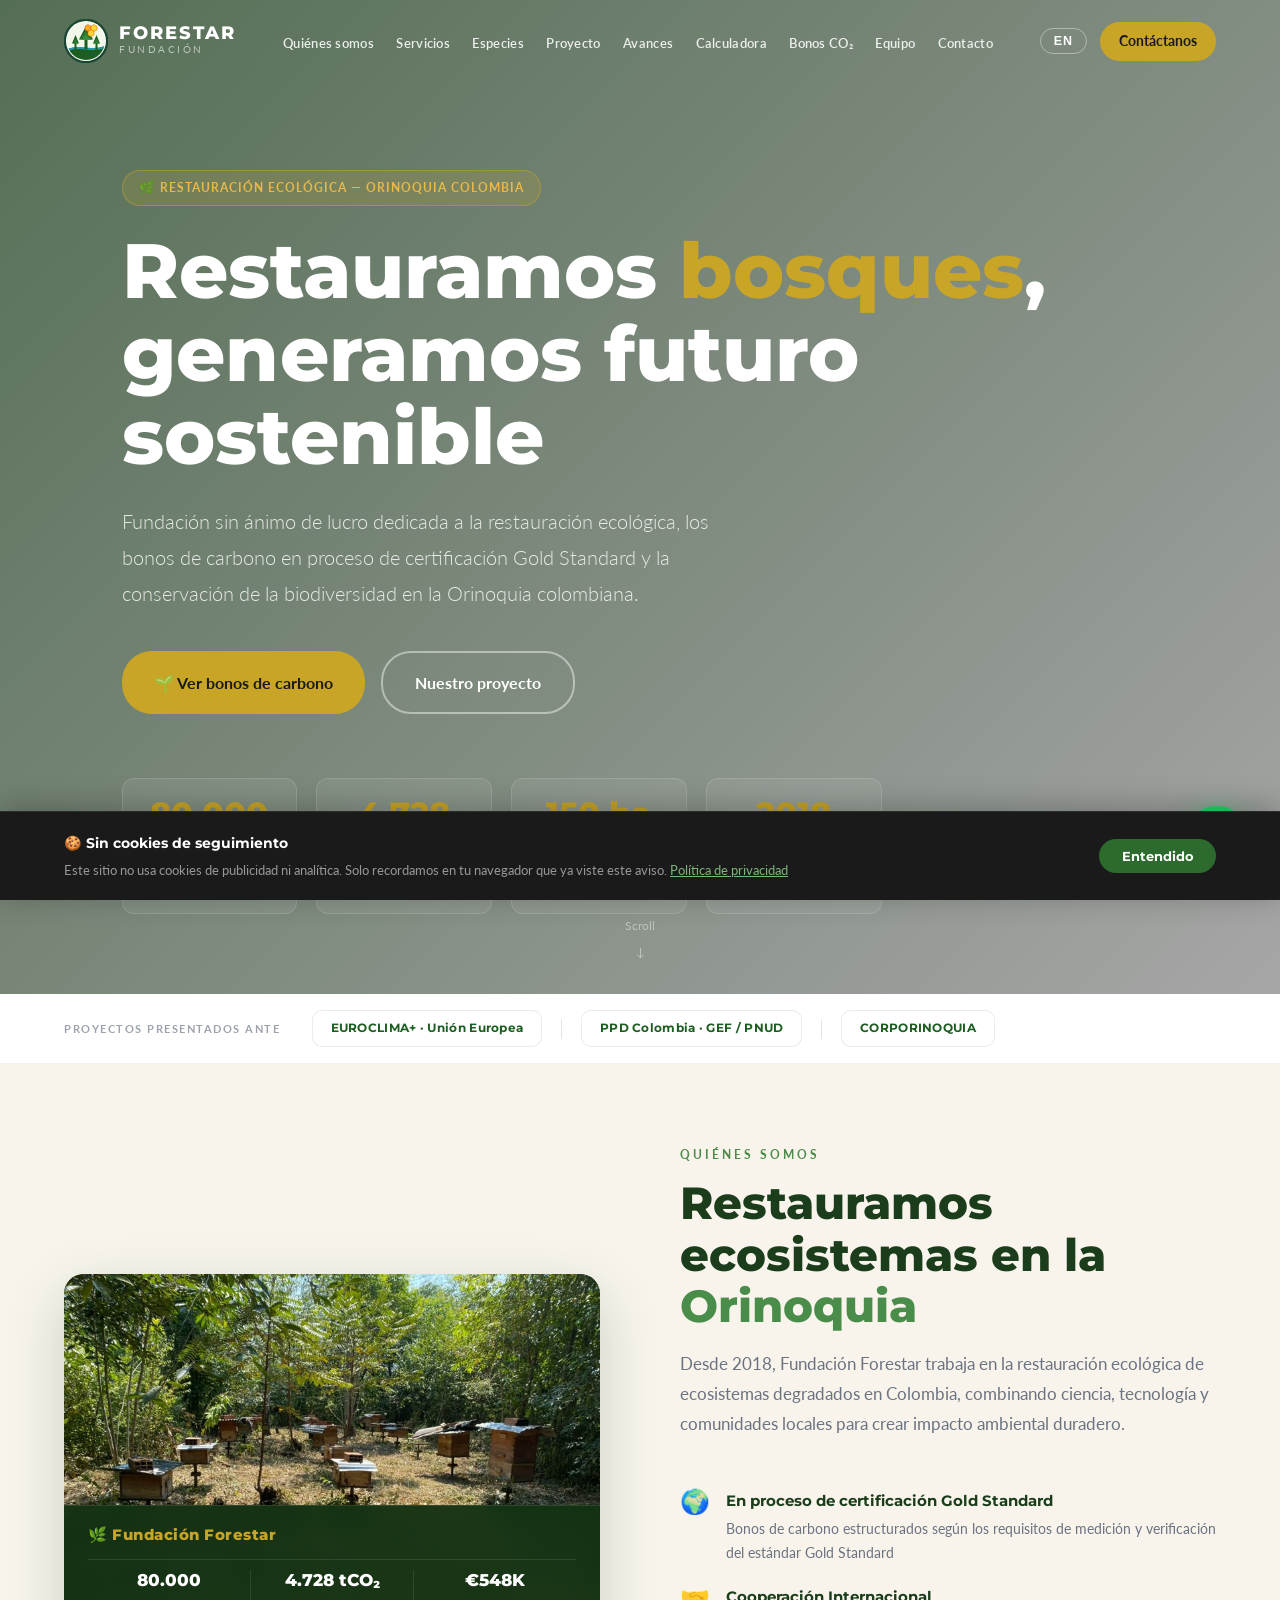
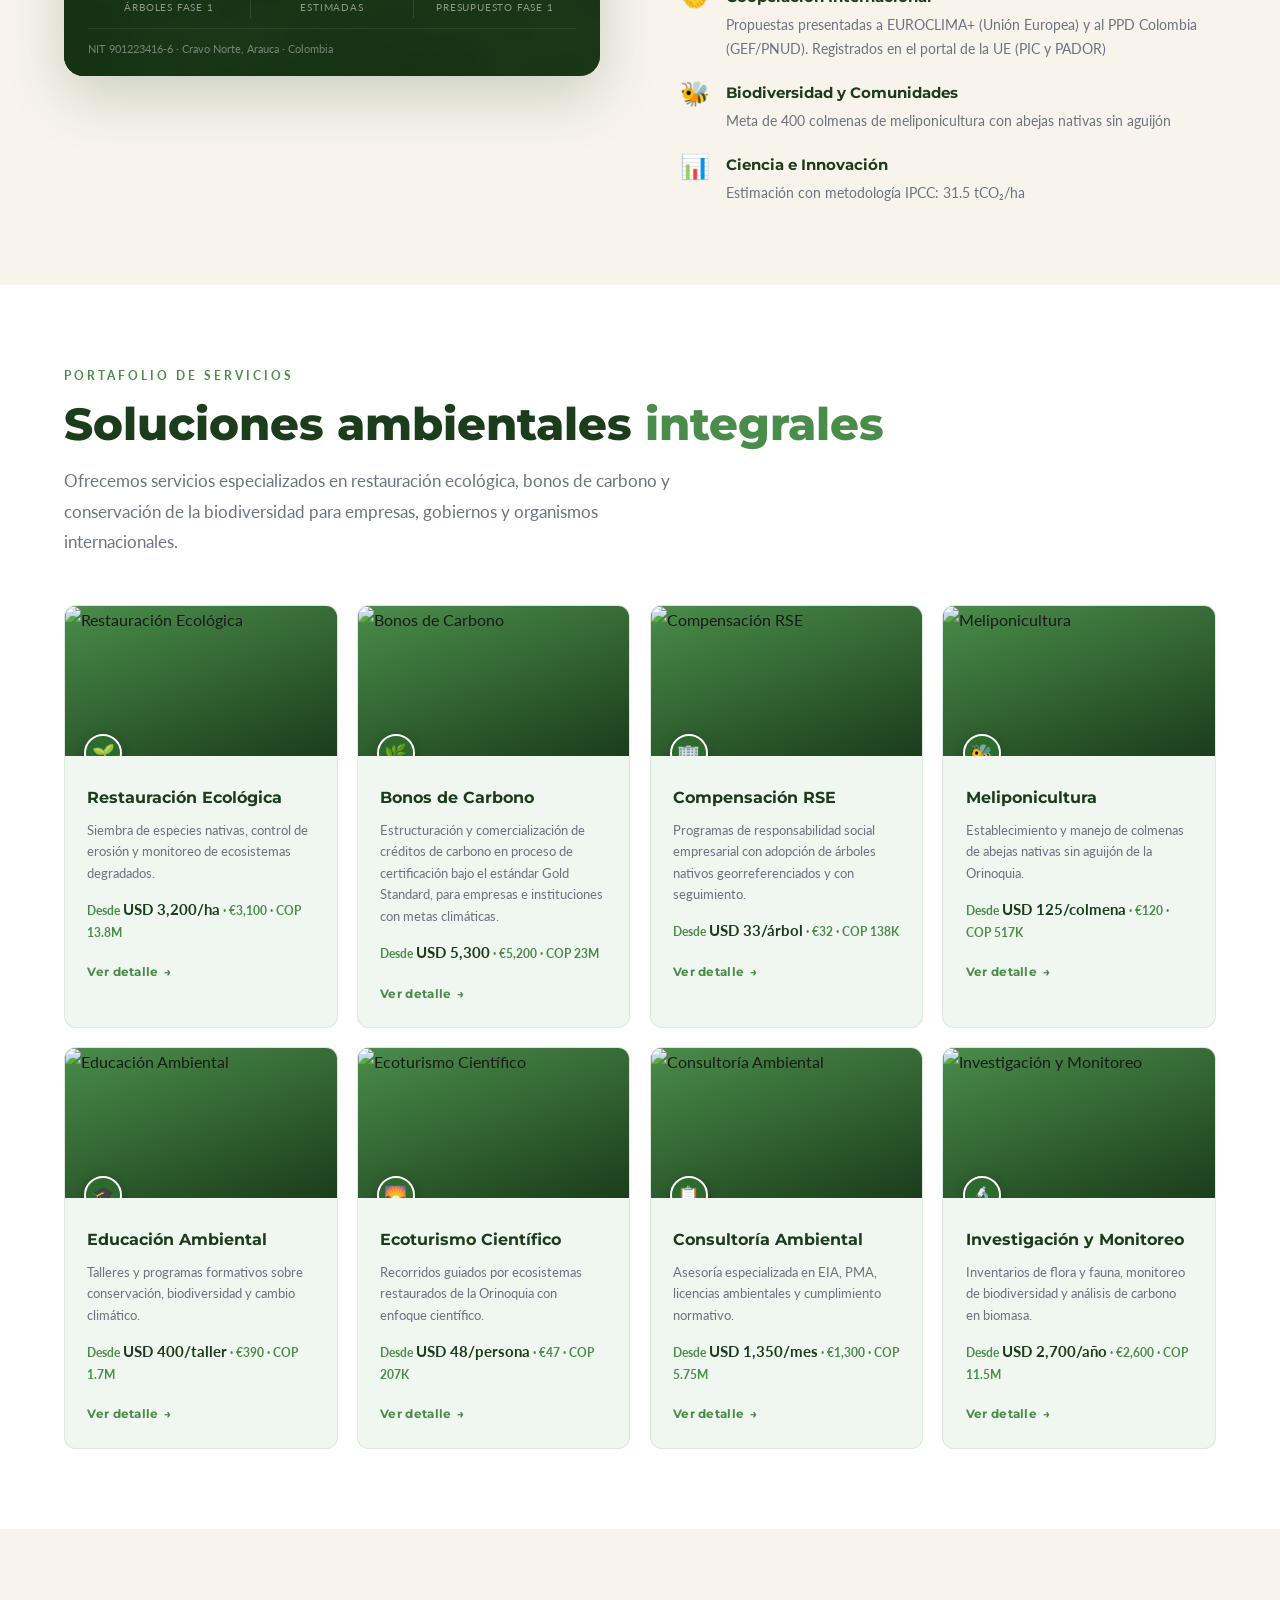
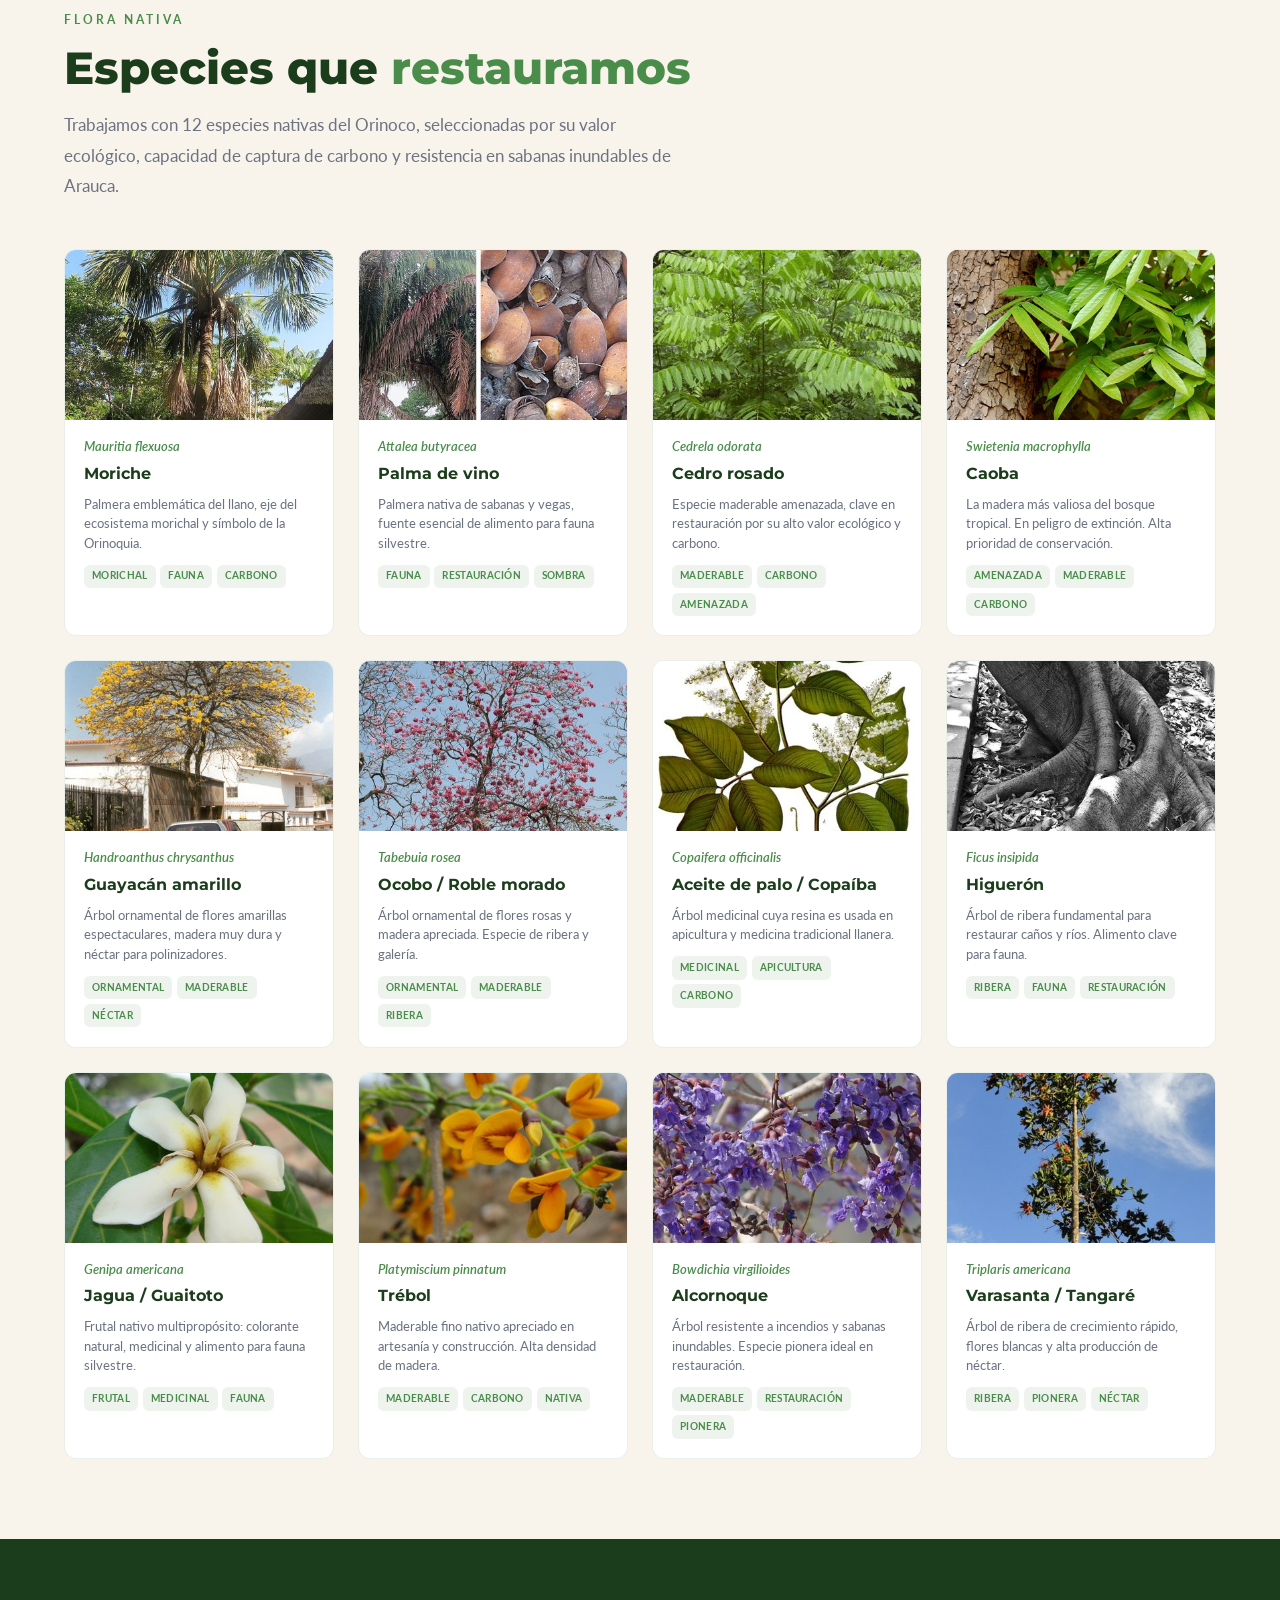
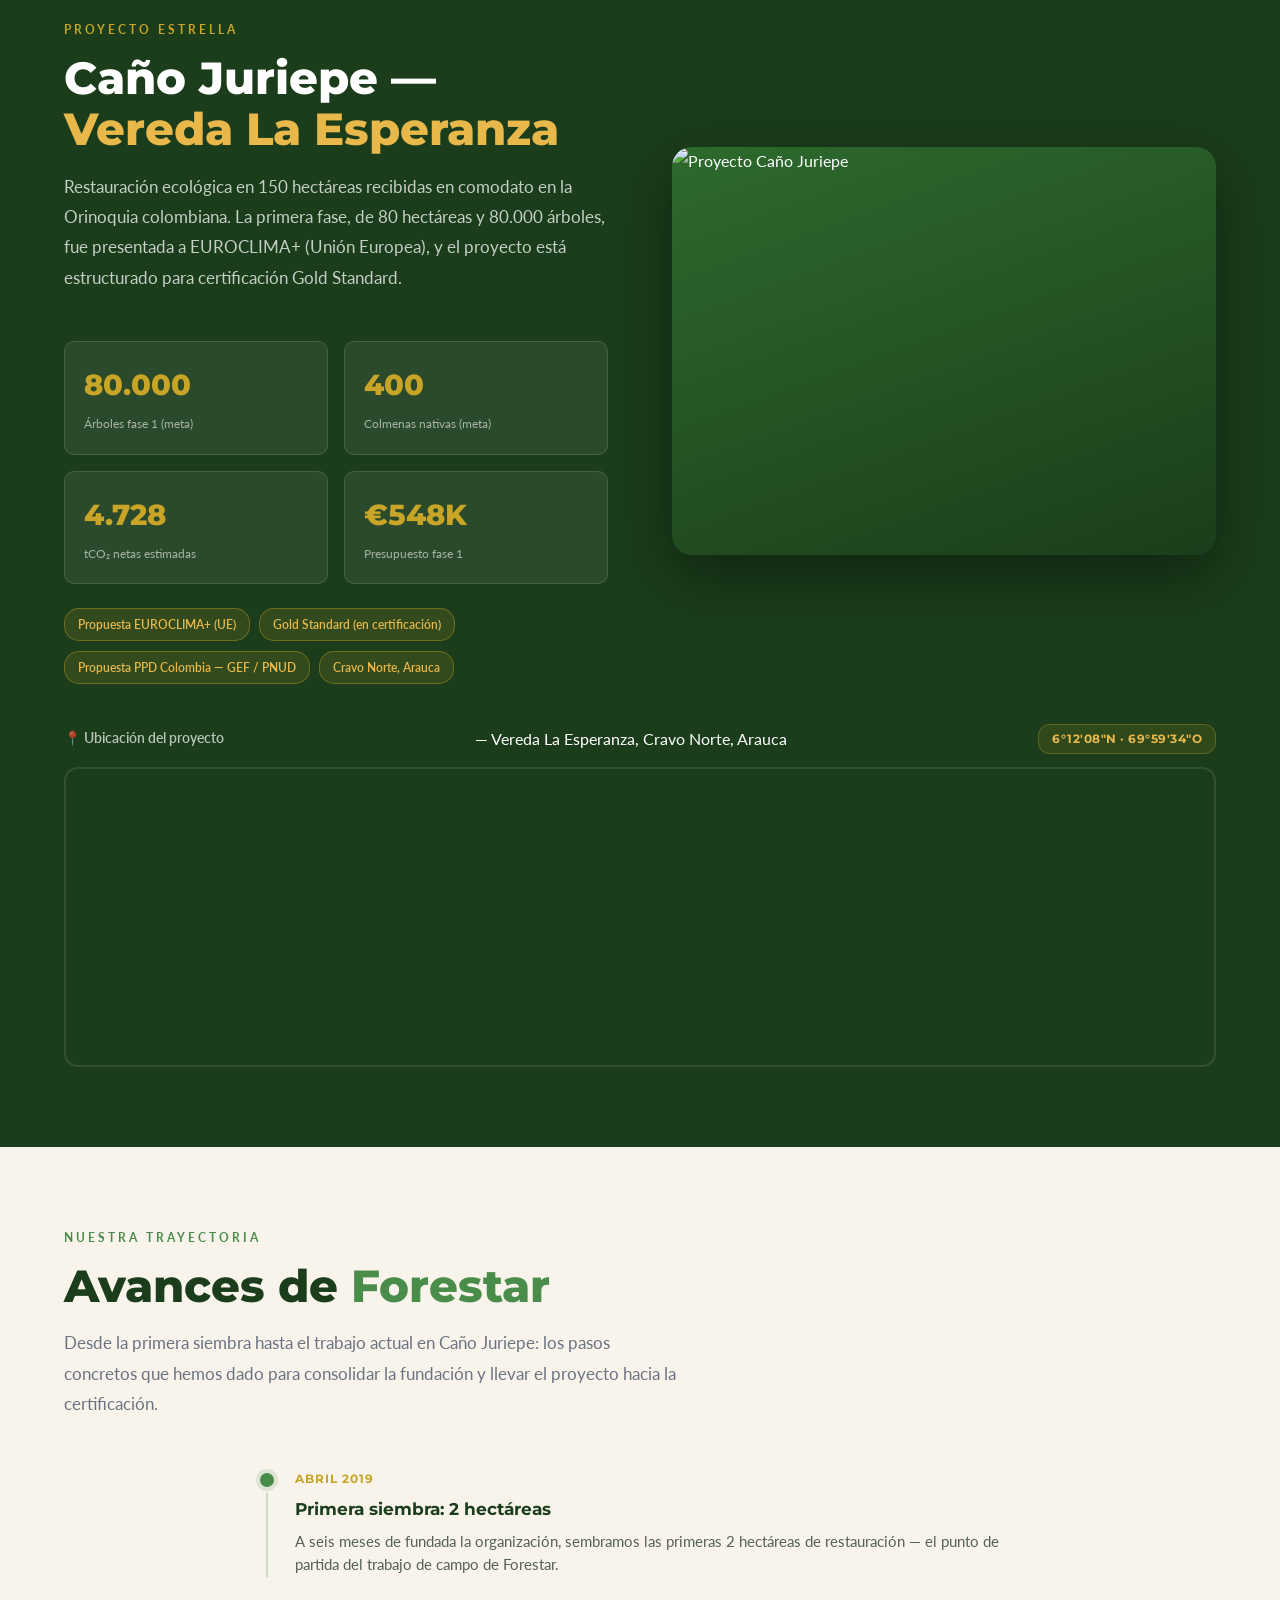
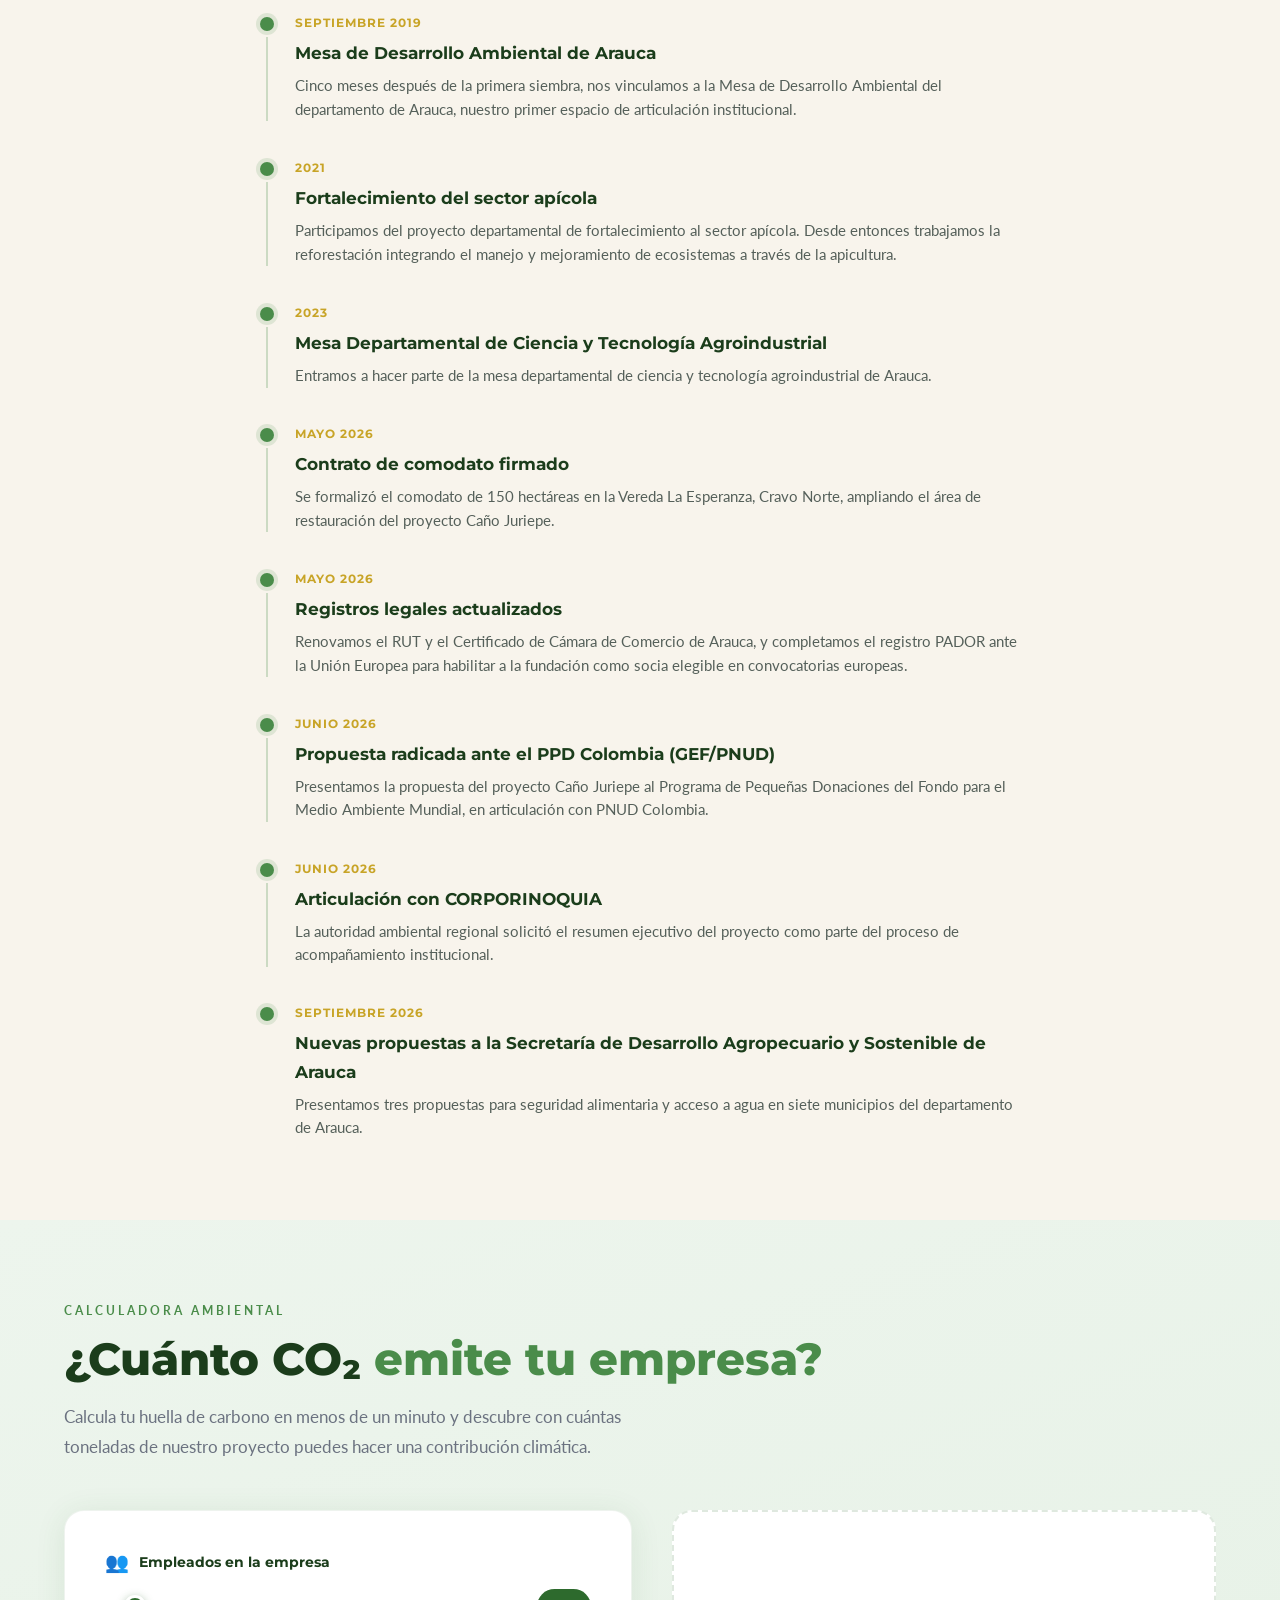
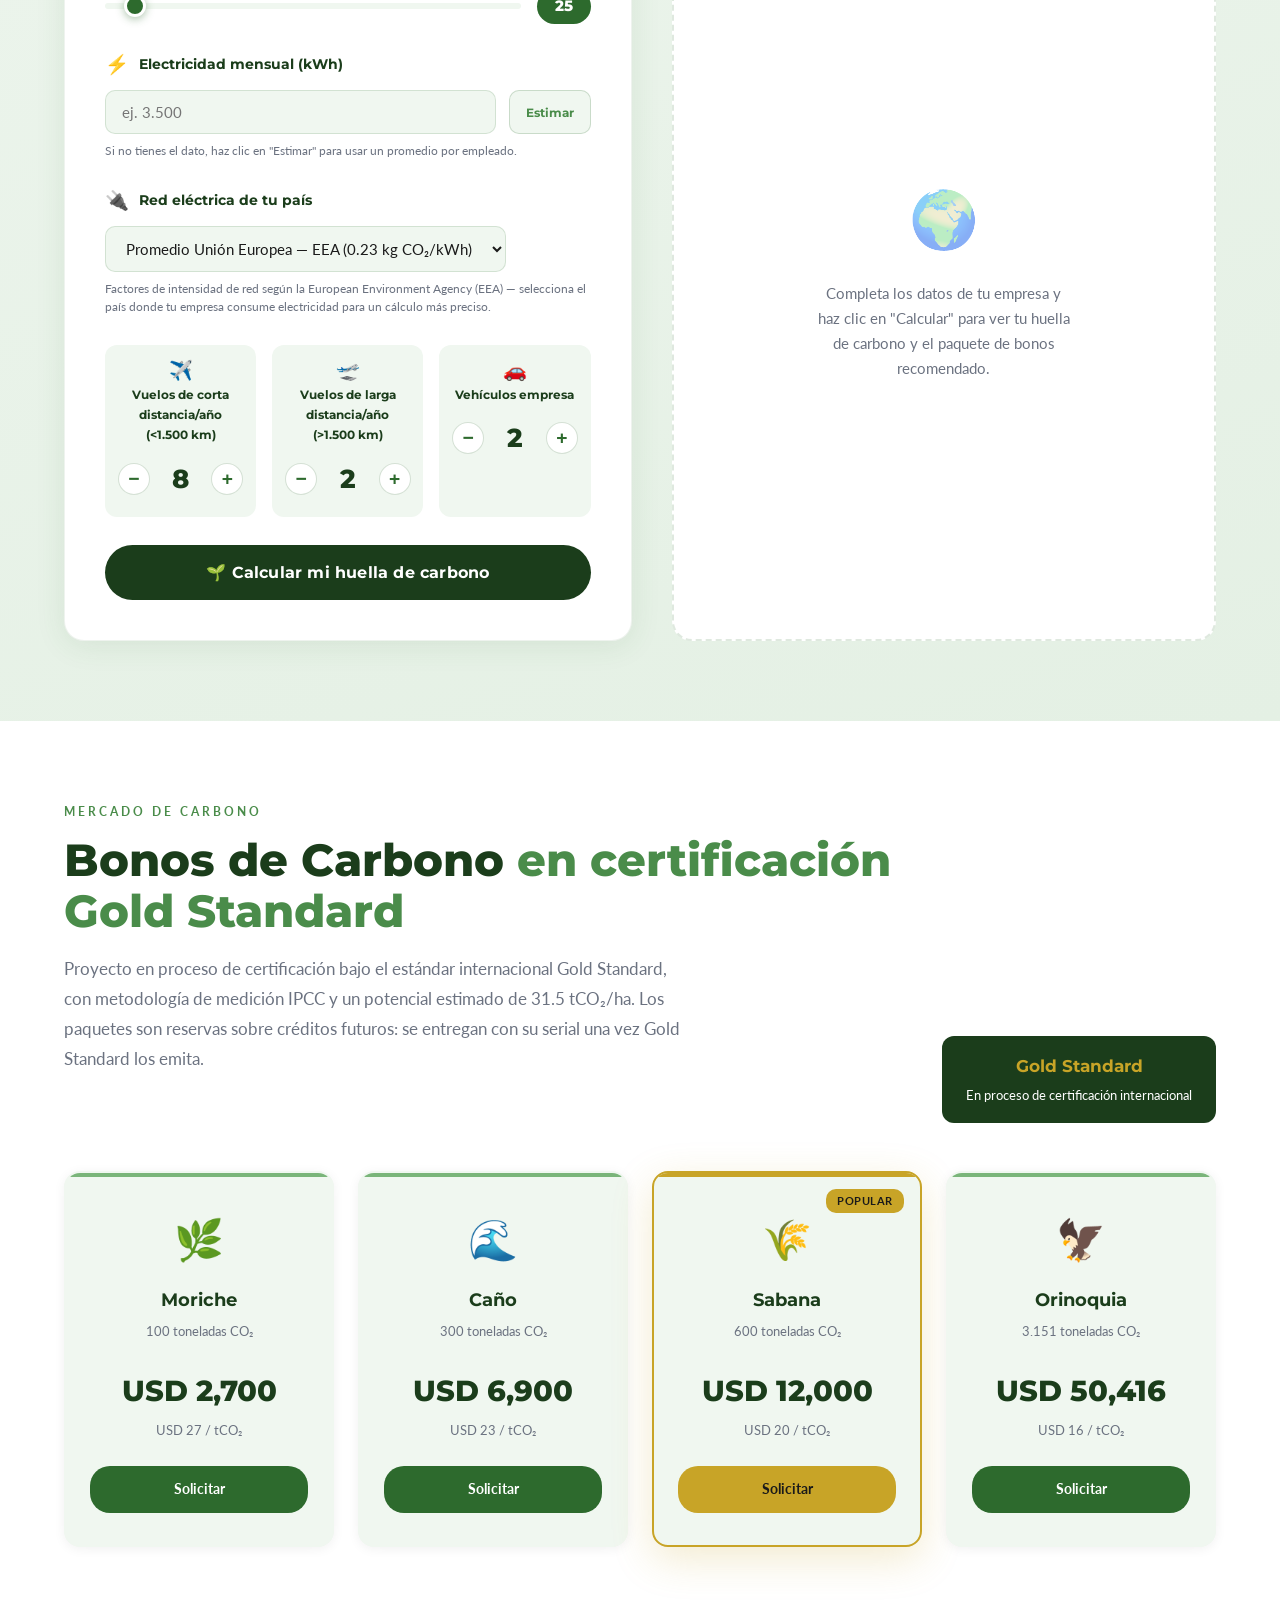
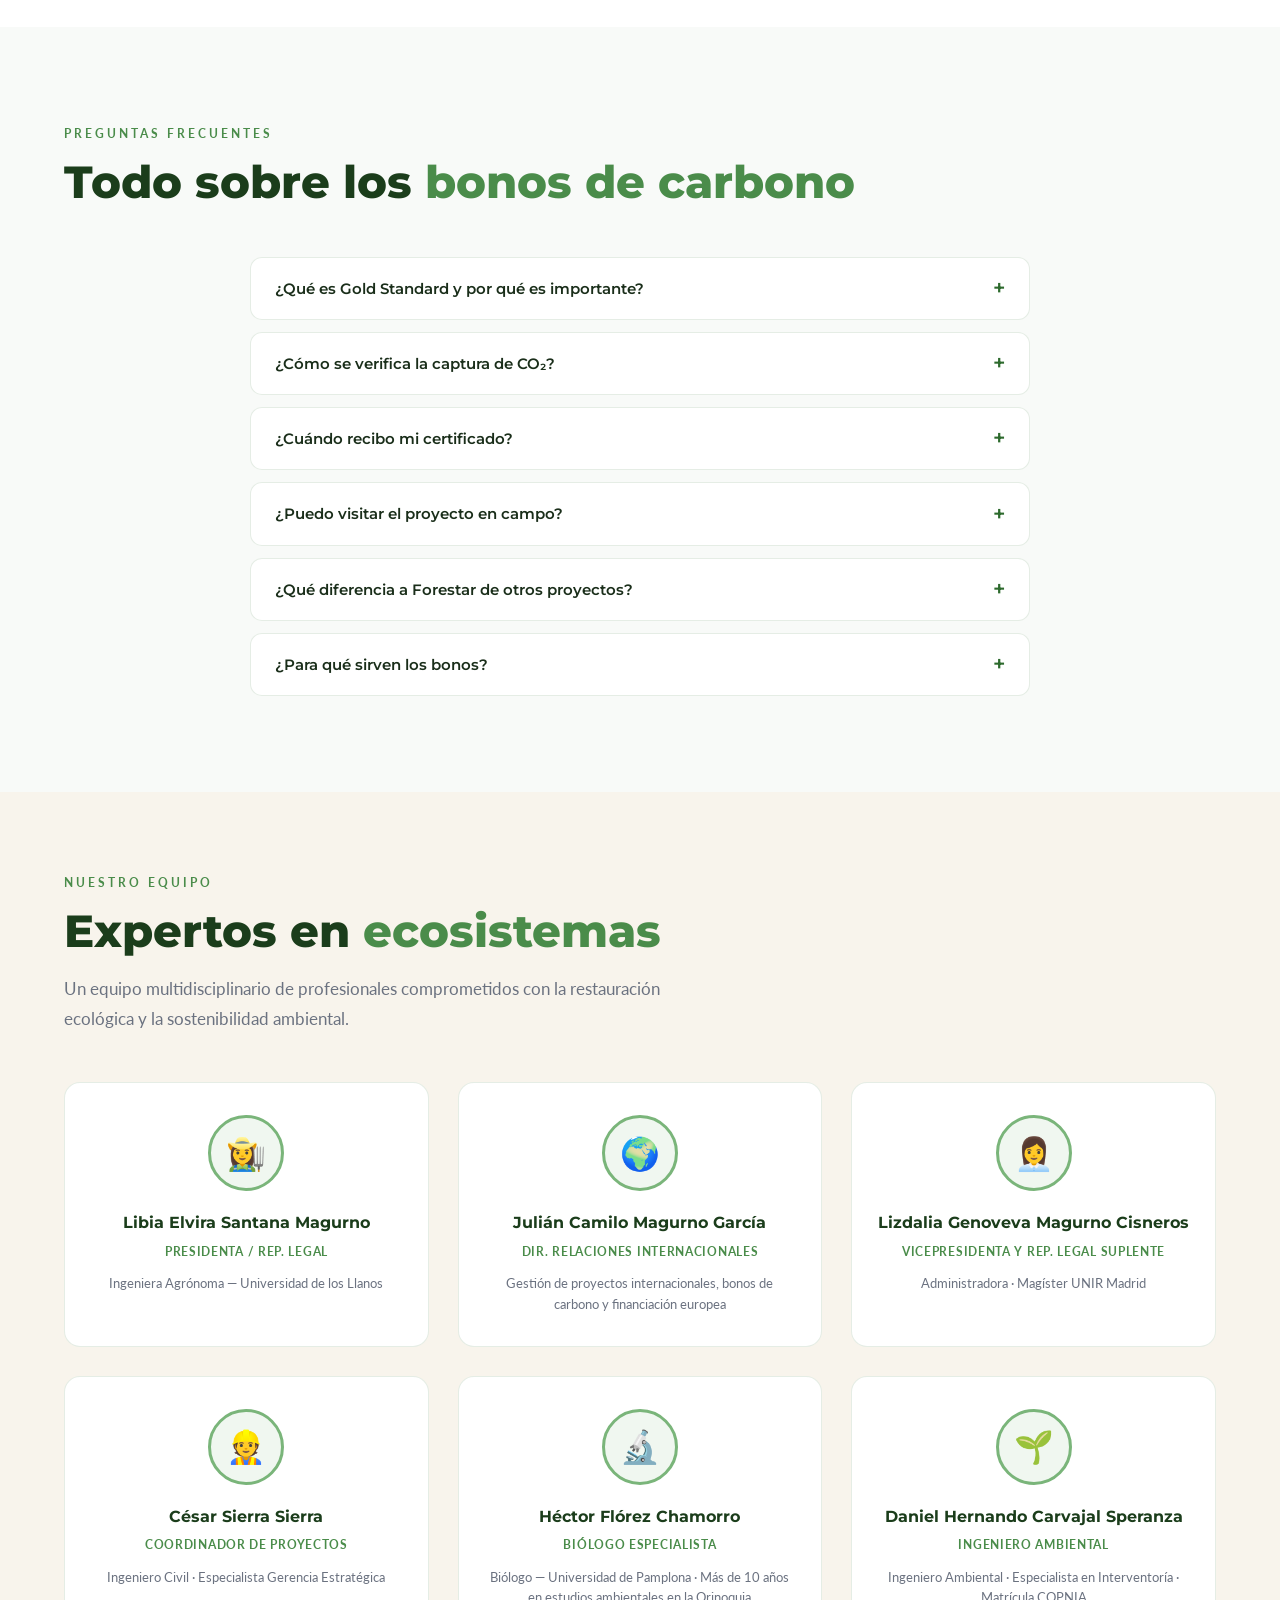
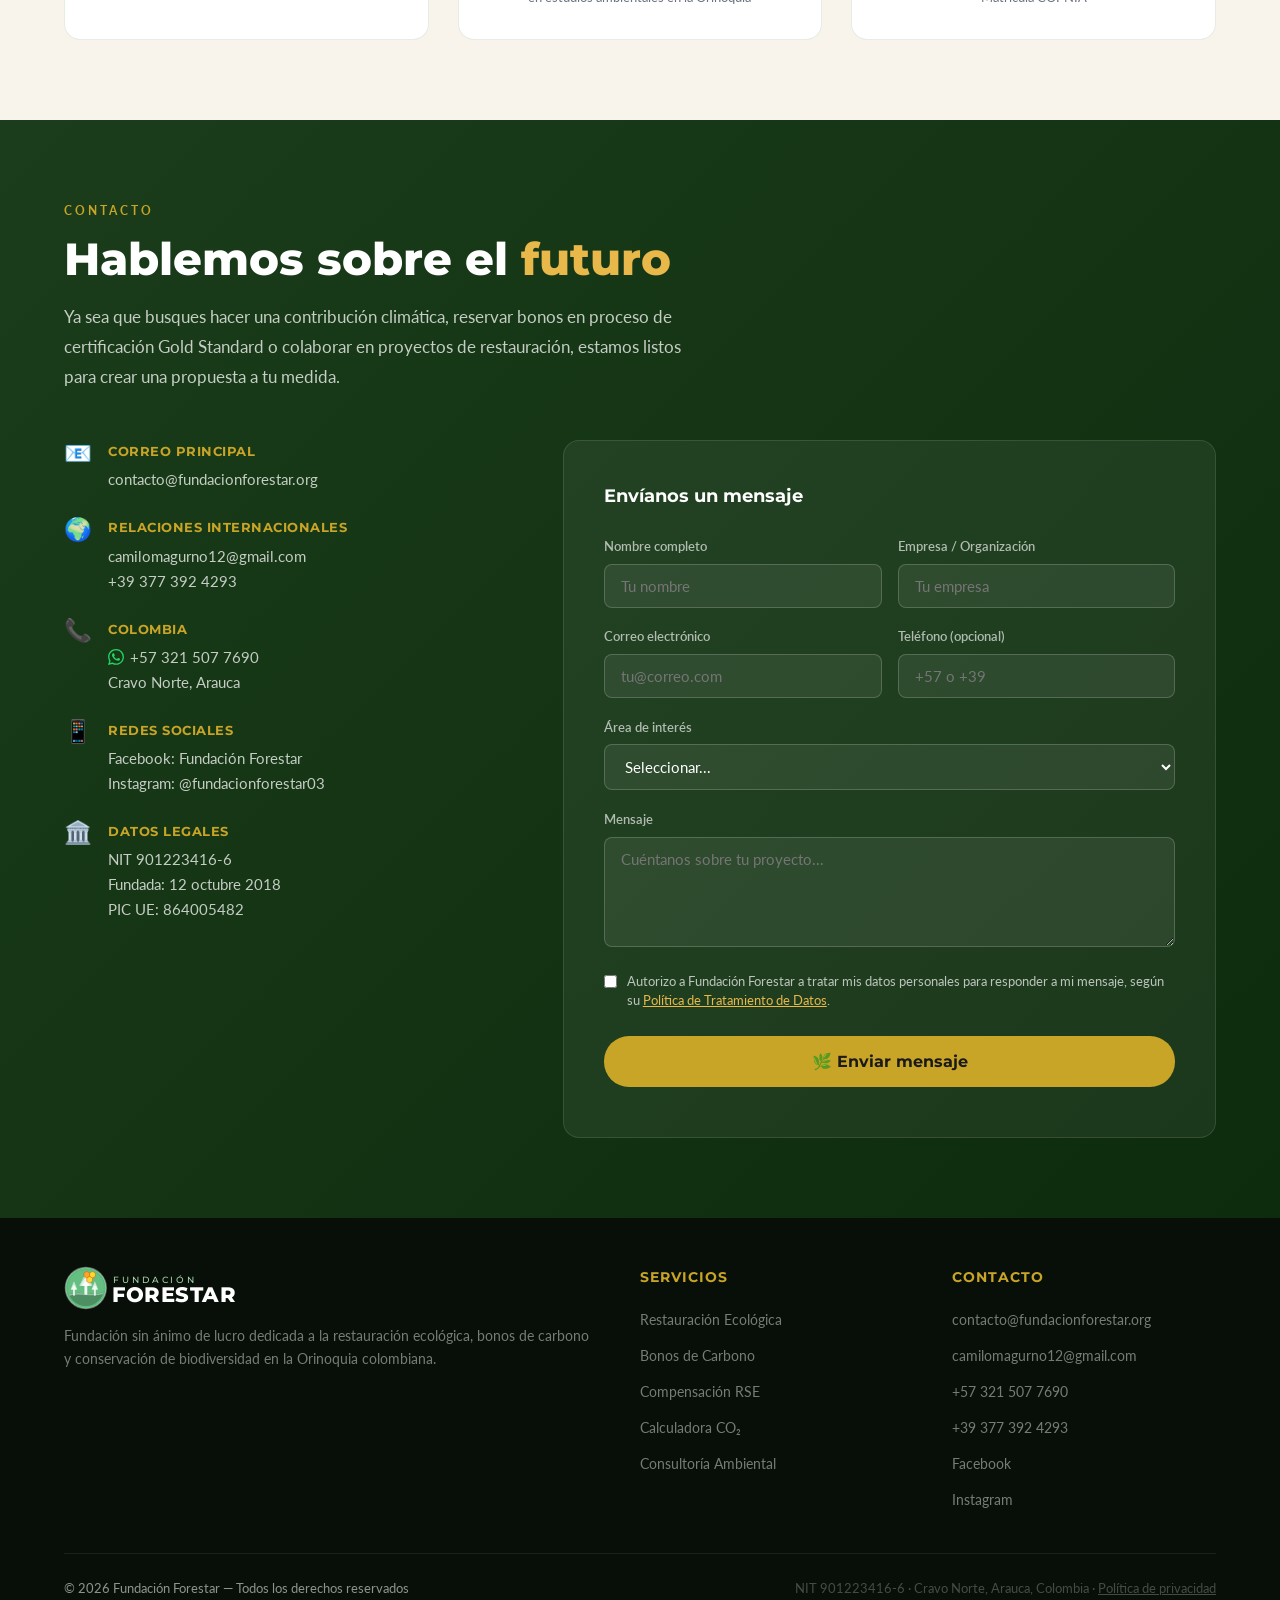
==== index.html @ 72fc1c42 "Fotos reales del apiario, textos sin superlativos, redes enlazadas y página 404 Co-Authored-By: Clau" ====
<!DOCTYPE html>
<html lang="es">
<head>
    <meta charset="UTF-8">
    <meta name="viewport" content="width=device-width, initial-scale=1.0">
    <title>Fundación Forestar — Restauración Ecológica & Bonos de Carbono en certificación Gold Standard | Colombia</title>
    <meta name="description" content="Fundación Forestar: restauración ecológica y bonos de carbono en proceso de certificación Gold Standard, conservación de biodiversidad en la Orinoquia colombiana. 150 hectáreas en comodato para restauración y 4.728 tCO₂ estimadas.">
    <meta name="keywords" content="bonos de carbono Colombia, restauración ecológica Orinoquia, Gold Standard carbono, compensación CO2 empresas, EUROCLIMA+, conservación biodiversidad">
    <meta name="robots" content="index, follow">
    <link rel="canonical" href="https://fundacionforestar.org/">
    <!-- Open Graph -->
    <meta property="og:type" content="website">
    <meta property="og:url" content="https://fundacionforestar.org/">
    <meta property="og:title" content="Fundación Forestar — Restauración Ecológica & Bonos de Carbono | Colombia">
    <meta property="og:description" content="150 hectáreas en restauración y 4.728 tCO₂ estimadas — proyecto en proceso de certificación Gold Standard. Orinoquia colombiana. Acción climática con naturaleza real.">
    <meta property="og:image" content="https://fundacionforestar.org/img/og-forestar.jpg">
    <meta property="og:image:width" content="1200">
    <meta property="og:image:height" content="630">
    <meta property="og:image:alt" content="Apiario de Fundación Forestar en la Orinoquia colombiana">
    <meta property="og:locale" content="es_CO">
    <meta property="og:locale:alternate" content="en_US">
    <!-- Twitter Card -->
    <meta name="twitter:card" content="summary_large_image">
    <meta name="twitter:title" content="Fundación Forestar — Bonos de Carbono en certificación Gold Standard, Colombia">
    <meta name="twitter:description" content="150 ha en restauración · 4.728 tCO₂ estimadas · Orinoquia colombiana">
    <meta name="twitter:image" content="https://fundacionforestar.org/img/og-forestar.jpg">
    <!-- Structured Data -->
    <script type="application/ld+json">
    {
      "@context": "https://schema.org",
      "@type": "NGO",
      "name": "Fundación Forestar",
      "alternateName": "Forestar Foundation",
      "url": "https://fundacionforestar.org",
      "description": "Fundación sin ánimo de lucro dedicada a la restauración ecológica, bonos de carbono en proceso de certificación Gold Standard y conservación de biodiversidad en la Orinoquia colombiana desde 2018.",
      "foundingDate": "2018-10-12",
      "taxID": "901223416-6",
      "address": {
        "@type": "PostalAddress",
        "addressLocality": "Cravo Norte",
        "addressRegion": "Arauca",
        "addressCountry": "CO"
      },
      "contactPoint": [
        {
          "@type": "ContactPoint",
          "telephone": "+57-321-507-7690",
          "contactType": "customer service",
          "email": "contacto@fundacionforestar.org",
          "areaServed": "CO"
        },
        {
          "@type": "ContactPoint",
          "telephone": "+39-377-392-4293",
          "contactType": "international relations",
          "email": "camilomagurno12@gmail.com",
          "areaServed": ["EU","IT","ES","DE","FR"]
        }
      ],
      "sameAs": ["https://www.facebook.com/148164515286642", "https://www.instagram.com/fundacionforestar03/"]
    }
    </script>
    <link rel="preconnect" href="https://fonts.googleapis.com">
    <link rel="preconnect" href="https://fonts.gstatic.com" crossorigin>
    <link href="https://fonts.googleapis.com/css2?family=Montserrat:wght@300;400;600;700;800&family=Lato:wght@300;400;700&display=swap" rel="stylesheet">
    <link rel="stylesheet" href="css/style.css">
    <link rel="stylesheet" href="css/extra.css">
    <link rel="icon" href="favicon.svg" type="image/svg+xml">
</head>
<body>

<nav class="navbar" id="navbar">
    <a href="#inicio" class="navbar-brand">
    <svg xmlns="http://www.w3.org/2000/svg" viewBox="0 0 44 44" width="44" height="44" style="flex-shrink:0" aria-label="Fundación Forestar">
      <defs><clipPath id="ni"><circle cx="22" cy="22" r="19"/></clipPath></defs>
      <circle cx="22" cy="22" r="21.5" fill="#1A4731"/>
      <circle cx="22" cy="22" r="20" fill="white"/>
      <circle cx="22" cy="22" r="19" fill="#EEF7EE"/>
      <g clip-path="url(#ni)">
        <rect x="3" y="3" width="38" height="27" fill="#F1F8E9"/>
        <path d="M3,30 Q11,27 22,28.5 Q33,30 41,27 L41,44 L3,44Z" fill="#1B5E20"/>
        <path d="M3,31 Q11,28 22,29.5 Q33,31 41,28" stroke="#29B6F6" stroke-width="1.8" fill="none" opacity="0.65" stroke-linecap="round"/>
        <rect x="10.5" y="24" width="2" height="7" fill="#1B5E20"/>
        <polygon points="11.5,16 15,24.5 8,24.5" fill="#1B5E20"/>
        <polygon points="11.5,19.5 14,24.5 9,24.5" fill="#2E7D32"/>
        <rect x="20.5" y="20" width="3" height="10" fill="#1B5E20"/>
        <polygon points="22,7 29,20.5 15,20.5" fill="#1B5E20"/>
        <polygon points="22,11 28,20.5 16,20.5" fill="#2E7D32"/>
        <polygon points="22,15.5 26,20.5 18,20.5" fill="#388E3C"/>
        <polygon points="22,19.5 25,20.5 19,20.5" fill="#43A047"/>
        <rect x="31.5" y="24" width="2" height="7" fill="#1B5E20"/>
        <polygon points="32.5,16 36,24.5 29,24.5" fill="#1B5E20"/>
        <polygon points="32.5,19.5 35.5,24.5 29.5,24.5" fill="#2E7D32"/>
        <g transform="translate(24,9)">
          <polygon points="0,-3.5 3,-1.75 3,1.75 0,3.5 -3,1.75 -3,-1.75" fill="#F9A825" stroke="#E65100" stroke-width="0.5"/>
          <polygon points="6,-3.5 9,-1.75 9,1.75 6,3.5 3,1.75 3,-1.75" fill="#FDD835" stroke="#E65100" stroke-width="0.5"/>
          <polygon points="3,1.75 6,3.5 6,7 3,8.75 0,7 0,3.5" fill="#FDD835" stroke="#E65100" stroke-width="0.5"/>
        </g>
      </g>
      <circle cx="22" cy="22" r="21.5" fill="none" stroke="#1A4731" stroke-width="1.5"/>
    </svg>
    <div class="brand-text">
        <span class="brand-name">FORESTAR</span>
        <span class="brand-tagline">Fundación</span>
    </div>
</a>
    <ul class="nav-menu" id="navMenu">
        <li><a href="#nosotros" data-i18n="nav-about">Quiénes somos</a></li>
        <li><a href="#servicios" data-i18n="nav-services">Servicios</a></li>
        <li><a href="#especies" data-i18n="nav-species">Especies</a></li>
        <li><a href="#proyecto" data-i18n="nav-project">Proyecto</a></li>
        <li><a href="#avances" data-i18n="nav-progress">Avances</a></li>
        <li><a href="#calculadora" data-i18n="nav-calc">Calculadora</a></li>
        <li><a href="#carbono" data-i18n="nav-carbon">Bonos CO₂</a></li>
        <li><a href="#equipo" data-i18n="nav-team">Equipo</a></li>
        <li><a href="#contacto" data-i18n="nav-contact">Contacto</a></li>
    </ul>
    <div class="nav-actions">
        <button class="btn-lang" id="langBtn">EN</button>
        <a href="#contacto" class="btn-contact-nav" data-i18n="nav-cta">Contáctanos</a>
        <div class="hamburger" id="hamburger" role="button" tabindex="0" aria-label="Abrir menú" aria-controls="navMenu" aria-expanded="false"><span></span><span></span><span></span></div>
    </div>
</nav>

<section class="hero" id="inicio">
    <div class="hero-bg"></div>
    <div class="hero-overlay"></div>
    <div class="hero-content">
        <div class="hero-badge" data-i18n="hero-badge">🌿 Restauración Ecológica — Orinoquia Colombia</div>
        <h1 class="hero-title">
            <span data-i18n="hero-title-1">Restauramos</span> <span class="highlight" data-i18n="hero-title-2">bosques</span>,<br>
            <span data-i18n="hero-title-3">generamos futuro sostenible</span>
        </h1>
        <p class="hero-subtitle" data-i18n="hero-subtitle">Fundación sin ánimo de lucro dedicada a la restauración ecológica, los bonos de carbono en proceso de certificación Gold Standard y la conservación de la biodiversidad en la Orinoquia colombiana.</p>
        <div class="hero-actions">
            <a href="#carbono" class="btn-primary" data-i18n="hero-btn1">🌱 Ver bonos de carbono</a>
            <a href="#proyecto" class="btn-secondary" data-i18n="hero-btn2">Nuestro proyecto</a>
        </div>
        <div class="hero-stats">
            <div class="stat-card"><div class="stat-number" data-i18n="stat1-num">80.000</div><div class="stat-label" data-i18n="stat1-label">Árboles nativos (fase 1)</div></div>
            <div class="stat-card"><div class="stat-number" data-i18n="stat2-num">4.728</div><div class="stat-label" data-i18n="stat2-label">tCO₂ estimadas</div></div>
            <div class="stat-card"><div class="stat-number" data-i18n="stat3-num">150 ha</div><div class="stat-label" data-i18n="stat3-label">En comodato para restauración</div></div>
            <div class="stat-card"><div class="stat-number" data-i18n="stat4-num">2018</div><div class="stat-label" data-i18n="stat4-label">Fundada</div></div>
        </div>
    </div>
    <div class="scroll-indicator"><span>Scroll</span><span>↓</span></div>
</section>

<!-- FRANJA DE GESTIONES INSTITUCIONALES (sin logos: no hay aval formal) -->
<div class="partners-strip">
    <div class="partners-inner">
        <span class="partners-lbl" data-i18n="partners-lbl">Proyectos presentados ante</span>
        <div class="partners-logos">
            <div class="partner-logo"><span class="partner-logo-txt">EUROCLIMA+ · Unión Europea</span></div>
            <div class="partner-divider"></div>
            <div class="partner-logo"><span class="partner-logo-txt">PPD Colombia · GEF / PNUD</span></div>
            <div class="partner-divider"></div>
            <div class="partner-logo"><span class="partner-logo-txt">CORPORINOQUIA</span></div>
        </div>
    </div>
</div>

<section class="about-section" id="nosotros">
    <div class="section-inner">
        <div class="about-grid">
            <div class="about-image fade-in">
                <img src="img/apiario-forestar.jpg" alt="Apiario de Fundación Forestar en la Orinoquia colombiana" width="800" height="600" loading="lazy">
                <div class="about-image-badge">
                    <div class="badge-org">🌿 Fundación Forestar</div>
                    <div class="badge-stats">
                        <div class="badge-stat"><strong data-i18n="bstat1-num">80.000</strong><span data-i18n="bstat1-label">Árboles fase 1</span></div>
                        <div class="badge-stat"><strong data-i18n="bstat2-num">4.728 tCO₂</strong><span data-i18n="bstat2-label">Estimadas</span></div>
                        <div class="badge-stat"><strong data-i18n="bstat3-num">€548K</strong><span data-i18n="bstat3-label">Presupuesto fase 1</span></div>
                    </div>
                    <div class="badge-nit">NIT 901223416-6 · Cravo Norte, Arauca · Colombia</div>
                </div>
            </div>
            <div class="fade-in">
                <div class="section-label" data-i18n="about-label">Quiénes somos</div>
                <h2 class="section-title"><span data-i18n="about-title-1">Restauramos ecosistemas en la</span> <span class="section-title-accent" data-i18n="about-title-2">Orinoquia</span></h2>
                <p class="section-desc" data-i18n="about-desc">Desde 2018, Fundación Forestar trabaja en la restauración ecológica de ecosistemas degradados en Colombia, combinando ciencia, tecnología y comunidades locales para crear impacto ambiental duradero.</p>
                <div class="about-features">
                    <div class="about-feature"><span class="feature-icon">🌍</span><div class="feature-text"><h4 data-i18n="feat1-title">En proceso de certificación Gold Standard</h4><p data-i18n="feat1-desc">Bonos de carbono estructurados según los requisitos de medición y verificación del estándar Gold Standard</p></div></div>
                    <div class="about-feature"><span class="feature-icon">🤝</span><div class="feature-text"><h4 data-i18n="feat2-title">Cooperación Internacional</h4><p data-i18n="feat2-desc">Propuestas presentadas a EUROCLIMA+ (Unión Europea) y al PPD Colombia (GEF/PNUD). Registrados en el portal de la UE (PIC y PADOR)</p></div></div>
                    <div class="about-feature"><span class="feature-icon">🐝</span><div class="feature-text"><h4 data-i18n="feat3-title">Biodiversidad y Comunidades</h4><p data-i18n="feat3-desc">Meta de 400 colmenas de meliponicultura con abejas nativas sin aguijón</p></div></div>
                    <div class="about-feature"><span class="feature-icon">📊</span><div class="feature-text"><h4 data-i18n="feat4-title">Ciencia e Innovación</h4><p data-i18n="feat4-desc">Estimación con metodología IPCC: 31.5 tCO₂/ha</p></div></div>
                </div>
            </div>
        </div>
    </div>
</section>

<section class="services-section" id="servicios">
    <div class="section-inner">
        <div class="section-label" data-i18n="services-label">Portafolio de Servicios</div>
        <h2 class="section-title"><span data-i18n="services-title-1">Soluciones ambientales</span> <span class="section-title-accent" data-i18n="services-title-2">integrales</span></h2>
        <p class="section-desc" data-i18n="services-desc">Ofrecemos servicios especializados en restauración ecológica, bonos de carbono y conservación de la biodiversidad para empresas, gobiernos y organismos internacionales.</p>
        <div class="services-grid">
            <div class="service-card fade-in"><div class="service-img"><img src="https://images.unsplash.com/photo-1542601906990-b4d3fb778b09?auto=format&fit=crop&w=600&h=300&q=80" alt="Restauración Ecológica"><div class="service-icon">🌱</div></div><div class="service-body"><div class="service-name" data-i18n="svc1-name">Restauración Ecológica</div><p class="service-desc" data-i18n="svc1-desc">Siembra de especies nativas, control de erosión y monitoreo de ecosistemas degradados.</p><div class="service-price">Desde <span class="price-usd">USD 3,200/ha</span> · €3,100 · COP 13.8M</div><button class="service-more-btn">Ver detalle <span class="arr">→</span></button></div></div>
            <div class="service-card fade-in"><div class="service-img"><img src="https://images.unsplash.com/photo-1441974231531-c6227db76b6e?auto=format&fit=crop&w=600&h=300&q=80" alt="Bonos de Carbono"><div class="service-icon">🌿</div></div><div class="service-body"><div class="service-name" data-i18n="svc2-name">Bonos de Carbono</div><p class="service-desc" data-i18n="svc2-desc">Estructuración y comercialización de créditos de carbono en proceso de certificación bajo el estándar Gold Standard, para empresas e instituciones con metas climáticas.</p><div class="service-price">Desde <span class="price-usd">USD 5,300</span> · €5,200 · COP 23M</div><button class="service-more-btn">Ver detalle <span class="arr">→</span></button></div></div>
            <div class="service-card fade-in"><div class="service-img"><img src="https://images.unsplash.com/photo-1598335624134-5bceb5de202d?auto=format&fit=crop&w=600&h=300&q=80" alt="Compensación RSE"><div class="service-icon">🏢</div></div><div class="service-body"><div class="service-name" data-i18n="svc3-name">Compensación RSE</div><p class="service-desc" data-i18n="svc3-desc">Programas de responsabilidad social empresarial con adopción de árboles nativos georreferenciados y con seguimiento.</p><div class="service-price">Desde <span class="price-usd">USD 33/árbol</span> · €32 · COP 138K</div><button class="service-more-btn">Ver detalle <span class="arr">→</span></button></div></div>
            <div class="service-card fade-in"><div class="service-img"><img src="https://images.unsplash.com/photo-1473973266408-ed4e27abdd47?auto=format&fit=crop&w=600&h=300&q=80" alt="Meliponicultura"><div class="service-icon">🐝</div></div><div class="service-body"><div class="service-name" data-i18n="svc4-name">Meliponicultura</div><p class="service-desc" data-i18n="svc4-desc">Establecimiento y manejo de colmenas de abejas nativas sin aguijón de la Orinoquia.</p><div class="service-price">Desde <span class="price-usd">USD 125/colmena</span> · €120 · COP 517K</div><button class="service-more-btn">Ver detalle <span class="arr">→</span></button></div></div>
            <div class="service-card fade-in"><div class="service-img"><img src="https://images.unsplash.com/photo-1565792894736-eeced66760d7?auto=format&fit=crop&w=600&h=300&q=80" alt="Educación Ambiental"><div class="service-icon">🎓</div></div><div class="service-body"><div class="service-name" data-i18n="svc5-name">Educación Ambiental</div><p class="service-desc" data-i18n="svc5-desc">Talleres y programas formativos sobre conservación, biodiversidad y cambio climático.</p><div class="service-price">Desde <span class="price-usd">USD 400/taller</span> · €390 · COP 1.7M</div><button class="service-more-btn">Ver detalle <span class="arr">→</span></button></div></div>
            <div class="service-card fade-in"><div class="service-img"><img src="https://images.unsplash.com/photo-1516026672322-bc52d61a55d5?auto=format&fit=crop&w=600&h=300&q=80" alt="Ecoturismo Científico"><div class="service-icon">🌄</div></div><div class="service-body"><div class="service-name" data-i18n="svc6-name">Ecoturismo Científico</div><p class="service-desc" data-i18n="svc6-desc">Recorridos guiados por ecosistemas restaurados de la Orinoquia con enfoque científico.</p><div class="service-price">Desde <span class="price-usd">USD 48/persona</span> · €47 · COP 207K</div><button class="service-more-btn">Ver detalle <span class="arr">→</span></button></div></div>
            <div class="service-card fade-in"><div class="service-img"><img src="https://images.unsplash.com/photo-1726098206872-e0d859aa1e34?auto=format&fit=crop&w=600&h=300&q=80" alt="Consultoría Ambiental"><div class="service-icon">📋</div></div><div class="service-body"><div class="service-name" data-i18n="svc7-name">Consultoría Ambiental</div><p class="service-desc" data-i18n="svc7-desc">Asesoría especializada en EIA, PMA, licencias ambientales y cumplimiento normativo.</p><div class="service-price">Desde <span class="price-usd">USD 1,350/mes</span> · €1,300 · COP 5.75M</div><button class="service-more-btn">Ver detalle <span class="arr">→</span></button></div></div>
            <div class="service-card fade-in"><div class="service-img"><img src="https://images.unsplash.com/photo-1752110382999-15e510962691?auto=format&fit=crop&w=600&h=300&q=80" alt="Investigación y Monitoreo"><div class="service-icon">🔬</div></div><div class="service-body"><div class="service-name" data-i18n="svc8-name">Investigación y Monitoreo</div><p class="service-desc" data-i18n="svc8-desc">Inventarios de flora y fauna, monitoreo de biodiversidad y análisis de carbono en biomasa.</p><div class="service-price">Desde <span class="price-usd">USD 2,700/año</span> · €2,600 · COP 11.5M</div><button class="service-more-btn">Ver detalle <span class="arr">→</span></button></div></div>
        </div>
    </div>
</section>

<section class="especies-section" id="especies">
    <div class="section-inner">
        <div class="section-label" data-i18n="especies-label">Flora Nativa</div>
        <h2 class="section-title"><span data-i18n="especies-title-1">Especies que</span> <span class="section-title-accent" data-i18n="especies-title-2">restauramos</span></h2>
        <p class="section-desc" data-i18n="especies-desc">Trabajamos con 12 especies nativas del Orinoco, seleccionadas por su valor ecológico, capacidad de captura de carbono y resistencia en sabanas inundables de Arauca.</p>
        <div class="especies-grid">
            <div class="especie-card fade-in"><div class="especie-img"><img src="img/especies/Mauritia_flexuosa.jpg" alt="Mauritia flexuosa — Moriche" loading="lazy"></div><div class="especie-info"><div class="especie-cientifico">Mauritia flexuosa</div><div class="especie-comun">Moriche</div><p class="especie-desc">Palmera emblemática del llano, eje del ecosistema morichal y símbolo de la Orinoquia.</p><div class="especie-tags"><span class="etag">Morichal</span><span class="etag">Fauna</span><span class="etag">Carbono</span></div></div></div>
            <div class="especie-card fade-in"><div class="especie-img"><img src="img/especies/Attalea_butyracea.jpg" alt="Attalea butyracea — Palma de vino" loading="lazy"></div><div class="especie-info"><div class="especie-cientifico">Attalea butyracea</div><div class="especie-comun">Palma de vino</div><p class="especie-desc">Palmera nativa de sabanas y vegas, fuente esencial de alimento para fauna silvestre.</p><div class="especie-tags"><span class="etag">Fauna</span><span class="etag">Restauración</span><span class="etag">Sombra</span></div></div></div>
            <div class="especie-card fade-in"><div class="especie-img"><img src="img/especies/Cedrela_odorata.jpg" alt="Cedrela odorata — Cedro rosado" loading="lazy"></div><div class="especie-info"><div class="especie-cientifico">Cedrela odorata</div><div class="especie-comun">Cedro rosado</div><p class="especie-desc">Especie maderable amenazada, clave en restauración por su alto valor ecológico y carbono.</p><div class="especie-tags"><span class="etag">Maderable</span><span class="etag">Carbono</span><span class="etag">Amenazada</span></div></div></div>
            <div class="especie-card fade-in"><div class="especie-img"><img src="img/especies/Swietenia_macrophylla.jpg" alt="Swietenia macrophylla — Caoba" loading="lazy"></div><div class="especie-info"><div class="especie-cientifico">Swietenia macrophylla</div><div class="especie-comun">Caoba</div><p class="especie-desc">La madera más valiosa del bosque tropical. En peligro de extinción. Alta prioridad de conservación.</p><div class="especie-tags"><span class="etag">Amenazada</span><span class="etag">Maderable</span><span class="etag">Carbono</span></div></div></div>
            <div class="especie-card fade-in"><div class="especie-img"><img src="img/especies/Handroanthus_chrysanthus.jpg" alt="Handroanthus chrysanthus — Guayacán amarillo" loading="lazy"></div><div class="especie-info"><div class="especie-cientifico">Handroanthus chrysanthus</div><div class="especie-comun">Guayacán amarillo</div><p class="especie-desc">Árbol ornamental de flores amarillas espectaculares, madera muy dura y néctar para polinizadores.</p><div class="especie-tags"><span class="etag">Ornamental</span><span class="etag">Maderable</span><span class="etag">Néctar</span></div></div></div>
            <div class="especie-card fade-in"><div class="especie-img"><img src="img/especies/Tabebuia_rosea.jpg" alt="Tabebuia rosea — Ocobo" loading="lazy"></div><div class="especie-info"><div class="especie-cientifico">Tabebuia rosea</div><div class="especie-comun">Ocobo / Roble morado</div><p class="especie-desc">Árbol ornamental de flores rosas y madera apreciada. Especie de ribera y galería.</p><div class="especie-tags"><span class="etag">Ornamental</span><span class="etag">Maderable</span><span class="etag">Ribera</span></div></div></div>
            <div class="especie-card fade-in"><div class="especie-img"><img src="img/especies/Copaifera_officinalis.jpg" alt="Copaifera officinalis — Copaíba" loading="lazy"></div><div class="especie-info"><div class="especie-cientifico">Copaifera officinalis</div><div class="especie-comun">Aceite de palo / Copaíba</div><p class="especie-desc">Árbol medicinal cuya resina es usada en apicultura y medicina tradicional llanera.</p><div class="especie-tags"><span class="etag">Medicinal</span><span class="etag">Apicultura</span><span class="etag">Carbono</span></div></div></div>
            <div class="especie-card fade-in"><div class="especie-img"><img src="img/especies/Ficus_insipida.jpg" alt="Ficus insipida — Higuerón" loading="lazy"></div><div class="especie-info"><div class="especie-cientifico">Ficus insipida</div><div class="especie-comun">Higuerón</div><p class="especie-desc">Árbol de ribera fundamental para restaurar caños y ríos. Alimento clave para fauna.</p><div class="especie-tags"><span class="etag">Ribera</span><span class="etag">Fauna</span><span class="etag">Restauración</span></div></div></div>
            <div class="especie-card fade-in"><div class="especie-img"><img src="img/especies/Genipa_americana.jpg" alt="Genipa americana — Jagua" loading="lazy"></div><div class="especie-info"><div class="especie-cientifico">Genipa americana</div><div class="especie-comun">Jagua / Guaitoto</div><p class="especie-desc">Frutal nativo multipropósito: colorante natural, medicinal y alimento para fauna silvestre.</p><div class="especie-tags"><span class="etag">Frutal</span><span class="etag">Medicinal</span><span class="etag">Fauna</span></div></div></div>
            <div class="especie-card fade-in"><div class="especie-img"><img src="img/especies/Platymiscium_pinnatum.jpg" alt="Platymiscium pinnatum — Trébol" loading="lazy"></div><div class="especie-info"><div class="especie-cientifico">Platymiscium pinnatum</div><div class="especie-comun">Trébol</div><p class="especie-desc">Maderable fino nativo apreciado en artesanía y construcción. Alta densidad de madera.</p><div class="especie-tags"><span class="etag">Maderable</span><span class="etag">Carbono</span><span class="etag">Nativa</span></div></div></div>
            <div class="especie-card fade-in"><div class="especie-img"><img src="img/especies/Bowdichia_virgilioides.jpg" alt="Bowdichia virgilioides — Alcornoque" loading="lazy"></div><div class="especie-info"><div class="especie-cientifico">Bowdichia virgilioides</div><div class="especie-comun">Alcornoque</div><p class="especie-desc">Árbol resistente a incendios y sabanas inundables. Especie pionera ideal en restauración.</p><div class="especie-tags"><span class="etag">Maderable</span><span class="etag">Restauración</span><span class="etag">Pionera</span></div></div></div>
            <div class="especie-card fade-in"><div class="especie-img"><img src="img/especies/Triplaris_americana.jpg" alt="Triplaris americana — Varasanta" loading="lazy"></div><div class="especie-info"><div class="especie-cientifico">Triplaris americana</div><div class="especie-comun">Varasanta / Tangaré</div><p class="especie-desc">Árbol de ribera de crecimiento rápido, flores blancas y alta producción de néctar.</p><div class="especie-tags"><span class="etag">Ribera</span><span class="etag">Pionera</span><span class="etag">Néctar</span></div></div></div>
        </div>
    </div>
</section>

<section class="project-section" id="proyecto">
    <div class="section-inner">
        <div class="project-grid">
            <div class="fade-in">
                <div class="section-label" data-i18n="project-label">Proyecto Estrella</div>
                <h2 class="section-title" style="color:#fff"><span data-i18n="project-title-1">Caño Juriepe —</span> <span style="color:#e8b84b" data-i18n="project-title-2">Vereda La Esperanza</span></h2>
                <p class="section-desc" style="color:rgba(255,255,255,0.75)" data-i18n="project-desc">Restauración ecológica en 150 hectáreas recibidas en comodato en la Orinoquia colombiana. La primera fase, de 80 hectáreas y 80.000 árboles, fue presentada a EUROCLIMA+ (Unión Europea), y el proyecto está estructurado para certificación Gold Standard.</p>
                <div class="project-stats">
                    <div class="project-stat"><div class="project-stat-num">80.000</div><div class="project-stat-label" data-i18n="pstat1">Árboles fase 1 (meta)</div></div>
                    <div class="project-stat"><div class="project-stat-num">400</div><div class="project-stat-label" data-i18n="pstat2">Colmenas nativas (meta)</div></div>
                    <div class="project-stat"><div class="project-stat-num">4.728</div><div class="project-stat-label" data-i18n="pstat3">tCO₂ netas estimadas</div></div>
                    <div class="project-stat"><div class="project-stat-num">€548K</div><div class="project-stat-label" data-i18n="pstat4">Presupuesto fase 1</div></div>
                </div>
                <div class="project-tags">
                    <span class="project-tag">Propuesta EUROCLIMA+ (UE)</span><span class="project-tag">Gold Standard (en certificación)</span><span class="project-tag">Propuesta PPD Colombia — GEF / PNUD</span><span class="project-tag">Cravo Norte, Arauca</span>
                </div>
            </div>
            <div class="project-image fade-in">
                <img src="https://images.unsplash.com/photo-1502082553048-f009c37129b9?auto=format&fit=crop&w=800&h=600&q=80" alt="Proyecto Caño Juriepe" loading="lazy">
            </div>
        </div>
        <!-- MAPA DEL PROYECTO -->
        <div class="project-map fade-in">
            <div class="project-map-header">
                <span data-i18n="map-title">📍 Ubicación del proyecto</span> — Vereda La Esperanza, Cravo Norte, Arauca
                <span class="project-map-coords">6°12'08"N · 69°59'34"O</span>
            </div>
            <iframe
                src="https://www.openstreetmap.org/export/embed.html?bbox=-70.03%2C6.17%2C-69.96%2C6.23&layer=mapnik&marker=6.20226%2C-69.99299"
                title="Proyecto Caño Juriepe — Cravo Norte, Arauca, Colombia"
                allowfullscreen
                loading="lazy">
            </iframe>
        </div>
    </div>
</section>

<section class="progress-section" id="avances">
    <div class="section-inner">
        <div class="section-label" data-i18n="progress-label">Nuestra Trayectoria</div>
        <h2 class="section-title"><span data-i18n="progress-title-1">Avances de</span> <span class="section-title-accent" data-i18n="progress-title-2">Forestar</span></h2>
        <p class="section-desc" data-i18n="progress-desc">Desde la primera siembra hasta el trabajo actual en Caño Juriepe: los pasos concretos que hemos dado para consolidar la fundación y llevar el proyecto hacia la certificación.</p>
        <div class="timeline">
            <div class="timeline-item fade-in">
                <div class="timeline-marker"><div class="timeline-dot"></div><div class="timeline-line"></div></div>
                <div class="timeline-content">
                    <span class="timeline-date" data-i18n="proga-date">Abril 2019</span>
                    <h4 data-i18n="proga-title">Primera siembra: 2 hectáreas</h4>
                    <p data-i18n="proga-desc">A seis meses de fundada la organización, sembramos las primeras 2 hectáreas de restauración — el punto de partida del trabajo de campo de Forestar.</p>
                </div>
            </div>
            <div class="timeline-item fade-in">
                <div class="timeline-marker"><div class="timeline-dot"></div><div class="timeline-line"></div></div>
                <div class="timeline-content">
                    <span class="timeline-date" data-i18n="progb-date">Septiembre 2019</span>
                    <h4 data-i18n="progb-title">Mesa de Desarrollo Ambiental de Arauca</h4>
                    <p data-i18n="progb-desc">Cinco meses después de la primera siembra, nos vinculamos a la Mesa de Desarrollo Ambiental del departamento de Arauca, nuestro primer espacio de articulación institucional.</p>
                </div>
            </div>
            <div class="timeline-item fade-in">
                <div class="timeline-marker"><div class="timeline-dot"></div><div class="timeline-line"></div></div>
                <div class="timeline-content">
                    <span class="timeline-date" data-i18n="progc-date">2021</span>
                    <h4 data-i18n="progc-title">Fortalecimiento del sector apícola</h4>
                    <p data-i18n="progc-desc">Participamos del proyecto departamental de fortalecimiento al sector apícola. Desde entonces trabajamos la reforestación integrando el manejo y mejoramiento de ecosistemas a través de la apicultura.</p>
                </div>
            </div>
            <div class="timeline-item fade-in">
                <div class="timeline-marker"><div class="timeline-dot"></div><div class="timeline-line"></div></div>
                <div class="timeline-content">
                    <span class="timeline-date" data-i18n="progd-date">2023</span>
                    <h4 data-i18n="progd-title">Mesa Departamental de Ciencia y Tecnología Agroindustrial</h4>
                    <p data-i18n="progd-desc">Entramos a hacer parte de la mesa departamental de ciencia y tecnología agroindustrial de Arauca.</p>
                </div>
            </div>
            <div class="timeline-item fade-in">
                <div class="timeline-marker"><div class="timeline-dot"></div><div class="timeline-line"></div></div>
                <div class="timeline-content">
                    <span class="timeline-date" data-i18n="prog1-date">Mayo 2026</span>
                    <h4 data-i18n="prog1-title">Contrato de comodato firmado</h4>
                    <p data-i18n="prog1-desc">Se formalizó el comodato de 150 hectáreas en la Vereda La Esperanza, Cravo Norte, ampliando el área de restauración del proyecto Caño Juriepe.</p>
                </div>
            </div>
            <div class="timeline-item fade-in">
                <div class="timeline-marker"><div class="timeline-dot"></div><div class="timeline-line"></div></div>
                <div class="timeline-content">
                    <span class="timeline-date" data-i18n="prog2-date">Mayo 2026</span>
                    <h4 data-i18n="prog2-title">Registros legales actualizados</h4>
                    <p data-i18n="prog2-desc">Renovamos el RUT y el Certificado de Cámara de Comercio de Arauca, y completamos el registro PADOR ante la Unión Europea para habilitar a la fundación como socia elegible en convocatorias europeas.</p>
                </div>
            </div>
            <div class="timeline-item fade-in">
                <div class="timeline-marker"><div class="timeline-dot"></div><div class="timeline-line"></div></div>
                <div class="timeline-content">
                    <span class="timeline-date" data-i18n="prog3-date">Junio 2026</span>
                    <h4 data-i18n="prog3-title">Propuesta radicada ante el PPD Colombia (GEF/PNUD)</h4>
                    <p data-i18n="prog3-desc">Presentamos la propuesta del proyecto Caño Juriepe al Programa de Pequeñas Donaciones del Fondo para el Medio Ambiente Mundial, en articulación con PNUD Colombia.</p>
                </div>
            </div>
            <div class="timeline-item fade-in">
                <div class="timeline-marker"><div class="timeline-dot"></div><div class="timeline-line"></div></div>
                <div class="timeline-content">
                    <span class="timeline-date" data-i18n="prog4-date">Junio 2026</span>
                    <h4 data-i18n="prog4-title">Articulación con CORPORINOQUIA</h4>
                    <p data-i18n="prog4-desc">La autoridad ambiental regional solicitó el resumen ejecutivo del proyecto como parte del proceso de acompañamiento institucional.</p>
                </div>
            </div>
            <div class="timeline-item fade-in">
                <div class="timeline-marker"><div class="timeline-dot"></div><div class="timeline-line"></div></div>
                <div class="timeline-content">
                    <span class="timeline-date" data-i18n="prog5-date">Septiembre 2026</span>
                    <h4 data-i18n="prog5-title">Nuevas propuestas a la Secretaría de Desarrollo Agropecuario y Sostenible de Arauca</h4>
                    <p data-i18n="prog5-desc">Presentamos tres propuestas para seguridad alimentaria y acceso a agua en siete municipios del departamento de Arauca.</p>
                </div>
            </div>
        </div>
    </div>
</section>

<section class="calc-section" id="calculadora">
    <div class="section-inner">
        <div class="section-label" data-i18n="calc-label">Calculadora Ambiental</div>
        <h2 class="section-title"><span data-i18n="calc-title-1">¿Cuánto CO₂</span> <span class="section-title-accent" data-i18n="calc-title-2">emite tu empresa?</span></h2>
        <p class="section-desc" data-i18n="calc-desc">Calcula tu huella de carbono en menos de un minuto y descubre con cuántas toneladas de nuestro proyecto puedes hacer una contribución climática.</p>
        <div class="calc-wrap">
            <div class="calc-form">
                <div class="calc-field">
                    <div class="calc-field-label"><span class="calc-ico">👥</span><span data-i18n="calc-emp-label">Empleados en la empresa</span></div>
                    <div class="calc-slider-row">
                        <input type="range" id="cEmp" min="1" max="500" value="25" class="calc-slider">
                        <div class="calc-slider-val"><span id="cEmpVal">25</span></div>
                    </div>
                </div>
                <div class="calc-field">
                    <div class="calc-field-label"><span class="calc-ico">⚡</span><span data-i18n="calc-elec-label">Electricidad mensual (kWh)</span></div>
                    <div class="calc-input-row">
                        <input type="number" id="cElec" placeholder="ej. 3.500" min="0" class="calc-input">
                        <button class="calc-estimate-btn" id="cElecEstBtn" data-i18n="calc-estimate">Estimar</button>
                    </div>
                    <div class="calc-hint" data-i18n="calc-elec-hint">Si no tienes el dato, haz clic en "Estimar" para usar un promedio por empleado.</div>
                </div>
                <div class="calc-field">
                    <div class="calc-field-label"><span class="calc-ico">🔌</span><span data-i18n="calc-grid-label">Red eléctrica de tu país</span></div>
                    <select id="cGrid" class="calc-input">
                        <option value="0.23" data-i18n="grid-eu" selected>Promedio Unión Europea — EEA (0.23 kg CO₂/kWh)</option>
                        <option value="0.164" data-i18n="grid-co">Colombia — SIN (0.164 kg CO₂/kWh)</option>
                        <option value="0.06" data-i18n="grid-fr">Francia (0.06 kg CO₂/kWh)</option>
                        <option value="0.17" data-i18n="grid-es">España (0.17 kg CO₂/kWh)</option>
                        <option value="0.23" data-i18n="grid-it">Italia (0.23 kg CO₂/kWh)</option>
                        <option value="0.38" data-i18n="grid-de">Alemania (0.38 kg CO₂/kWh)</option>
                        <option value="0.64" data-i18n="grid-pl">Polonia (0.64 kg CO₂/kWh)</option>
                    </select>
                    <div class="calc-hint" data-i18n="calc-grid-hint">Factores de intensidad de red según la European Environment Agency (EEA) — selecciona el país donde tu empresa consume electricidad para un cálculo más preciso.</div>
                </div>
                <div class="calc-counters">
                    <div class="calc-counter-field">
                        <div class="calc-field-label"><span class="calc-ico">✈️</span><span data-i18n="calc-flights-short">Vuelos de corta distancia/año (&lt;1.500 km)</span></div>
                        <div class="calc-counter-row"><button class="cnt-btn" onclick="changeCount('cVShort',-1)">−</button><span id="cVShort" class="cnt-val">8</span><button class="cnt-btn" onclick="changeCount('cVShort',1)">+</button></div>
                    </div>
                    <div class="calc-counter-field">
                        <div class="calc-field-label"><span class="calc-ico">🛫</span><span data-i18n="calc-flights-long">Vuelos de larga distancia/año (&gt;1.500 km)</span></div>
                        <div class="calc-counter-row"><button class="cnt-btn" onclick="changeCount('cVLong',-1)">−</button><span id="cVLong" class="cnt-val">2</span><button class="cnt-btn" onclick="changeCount('cVLong',1)">+</button></div>
                    </div>
                    <div class="calc-counter-field">
                        <div class="calc-field-label"><span class="calc-ico">🚗</span><span data-i18n="calc-vehicles">Vehículos empresa</span></div>
                        <div class="calc-counter-row"><button class="cnt-btn" onclick="changeCount('cVehs',-1)">−</button><span id="cVehs" class="cnt-val">2</span><button class="cnt-btn" onclick="changeCount('cVehs',1)">+</button></div>
                    </div>
                </div>
                <button class="calc-cta-btn" onclick="calcularHuella()" data-i18n="calc-cta-btn">🌱 Calcular mi huella de carbono</button>
            </div>
            <div id="calcResult" class="calc-result hidden">
                <div class="calc-result-total">
                    <div class="calc-result-lbl" data-i18n="calc-result-lbl">Tu huella de carbono anual</div>
                    <div class="calc-result-num"><span id="rTotal">0</span> <span class="calc-result-unit">tCO₂/año</span></div>
                    <div class="calc-equiv" id="rEquiv"></div>
                </div>
                <div class="calc-breakdown">
                    <div class="calc-breakdown-title" data-i18n="calc-breakdown">Desglose de emisiones</div>
                    <div class="calc-bar-item"><div class="calc-bar-label"><span>⚡</span><span data-i18n="calc-b-elec">Electricidad</span><span id="rElec" class="calc-bar-num"></span></div><div class="calc-bar-track"><div class="calc-bar-fill b-elec" id="rElecBar"></div></div></div>
                    <div class="calc-bar-item"><div class="calc-bar-label"><span>✈️</span><span data-i18n="calc-b-vuelos">Vuelos</span><span id="rVuelos" class="calc-bar-num"></span></div><div class="calc-bar-track"><div class="calc-bar-fill b-vuelos" id="rVuelosBar"></div></div></div>
                    <div class="calc-bar-item"><div class="calc-bar-label"><span>🚗</span><span data-i18n="calc-b-vehs">Vehículos</span><span id="rVehs" class="calc-bar-num"></span></div><div class="calc-bar-track"><div class="calc-bar-fill b-vehs" id="rVehsBar"></div></div></div>
                    <div class="calc-bar-item"><div class="calc-bar-label"><span>🏢</span><span data-i18n="calc-b-oficina">Oficina</span><span id="rOficina" class="calc-bar-num"></span></div><div class="calc-bar-track"><div class="calc-bar-fill b-oficina" id="rOficinaBar"></div></div></div>
                    <div class="calc-hint" data-i18n="calc-source-note">Cálculo basado en factores de emisión de la European Environment Agency (EEA) y el GHG Protocol — referencia útil para reportes CSRD/ESRS E1 y compromisos SBTi.</div>
                </div>
                <div class="calc-recommendation">
                    <div class="calc-rec-title" data-i18n="calc-rec-title">Paquete sugerido según tu huella</div>
                    <div class="calc-rec-row"><div class="calc-rec-pkg"><span id="rPkgEmoji">🌿</span> <span id="rPkgName">Moriche</span></div><div class="calc-rec-price" id="rPkgPrice">USD 2,700</div></div>
                    <div class="calc-rec-sub" id="rPkgSub"></div>
                    <a href="#contacto" class="calc-rec-btn" data-i18n="calc-rec-btn">🌿 Solicitar este paquete</a>
                </div>
            </div>
            <div id="calcPlaceholder" class="calc-placeholder">
                <div class="calc-placeholder-icon">🌍</div>
                <p class="calc-placeholder-text" data-i18n="calc-placeholder">Completa los datos de tu empresa y haz clic en "Calcular" para ver tu huella de carbono y el paquete de bonos recomendado.</p>
            </div>
        </div>
    </div>
</section>

<section class="carbon-section" id="carbono">
    <div class="section-inner">
        <div class="carbon-intro">
            <div>
                <div class="section-label" data-i18n="carbon-label">Mercado de Carbono</div>
                <h2 class="section-title"><span data-i18n="carbon-title-1">Bonos de Carbono</span> <span class="section-title-accent" data-i18n="carbon-title-2">en certificación Gold Standard</span></h2>
                <p class="section-desc" data-i18n="carbon-desc">Proyecto en proceso de certificación bajo el estándar internacional Gold Standard, con metodología de medición IPCC y un potencial estimado de 31.5 tCO₂/ha. Los paquetes son reservas sobre créditos futuros: se entregan con su serial una vez Gold Standard los emita.</p>
            </div>
            <div class="carbon-badge"><strong>Gold Standard</strong><span data-i18n="carbon-badge-sub">En proceso de certificación internacional</span></div>
        </div>
        <div class="carbon-packages">
            <div class="carbon-card fade-in"><div class="carbon-emoji">🌿</div><div class="carbon-name" data-i18n="pkg1-name">Moriche</div><div class="carbon-tons" data-i18n="pkg1-tons">100 toneladas CO₂</div><div class="carbon-price">USD 2,700</div><div class="carbon-price-per" data-i18n="pkg1-per">USD 27 / tCO₂</div><a href="#contacto" class="btn-carbon" data-i18n="pkg-cta">Solicitar</a></div>
            <div class="carbon-card fade-in"><div class="carbon-emoji">🌊</div><div class="carbon-name" data-i18n="pkg2-name">Caño</div><div class="carbon-tons" data-i18n="pkg2-tons">300 toneladas CO₂</div><div class="carbon-price">USD 6,900</div><div class="carbon-price-per" data-i18n="pkg2-per">USD 23 / tCO₂</div><a href="#contacto" class="btn-carbon" data-i18n="pkg-cta">Solicitar</a></div>
            <div class="carbon-card featured fade-in"><span class="featured-badge" data-i18n="pkg-popular">Popular</span><div class="carbon-emoji">🌾</div><div class="carbon-name" data-i18n="pkg3-name">Sabana</div><div class="carbon-tons" data-i18n="pkg3-tons">600 toneladas CO₂</div><div class="carbon-price">USD 12,000</div><div class="carbon-price-per" data-i18n="pkg3-per">USD 20 / tCO₂</div><a href="#contacto" class="btn-carbon" data-i18n="pkg-cta">Solicitar</a></div>
            <div class="carbon-card fade-in"><div class="carbon-emoji">🦅</div><div class="carbon-name" data-i18n="pkg4-name">Orinoquia</div><div class="carbon-tons" data-i18n="pkg4-tons">3.151 toneladas CO₂</div><div class="carbon-price">USD 50,416</div><div class="carbon-price-per" data-i18n="pkg4-per">USD 16 / tCO₂</div><a href="#contacto" class="btn-carbon" data-i18n="pkg-cta">Solicitar</a></div>
        </div>
    </div>
</section>

<!-- SECCIÓN FAQ -->
<section class="faq-section" id="faq">
    <div class="section-inner">
        <div class="section-label" data-i18n="faq-label">Preguntas Frecuentes</div>
        <h2 class="section-title"><span data-i18n="faq-title-1">Todo sobre los</span> <span class="section-title-accent" data-i18n="faq-title-2">bonos de carbono</span></h2>
        <div class="faq-grid">
            <div class="faq-item">
                <button class="faq-question"><span data-i18n="faq-q1">¿Qué es Gold Standard y por qué es importante?</span><span class="faq-icon">+</span></button>
                <div class="faq-answer"><p data-i18n="faq-a1">Gold Standard es un estándar internacional de certificación de carbono fundado en 2003 por WWF y otras organizaciones ambientales. Exige que cada tonelada de CO₂ sea verificada por terceros independientes y que el proyecto genere beneficios reales para las comunidades locales y la biodiversidad.</p></div>
            </div>
            <div class="faq-item">
                <button class="faq-question"><span data-i18n="faq-q2">¿Cómo se verifica la captura de CO₂?</span><span class="faq-icon">+</span></button>
                <div class="faq-answer"><p data-i18n="faq-a2">Usamos la metodología IPCC para medir la biomasa forestal en campo. Antes de que se emita cualquier crédito, un auditor independiente acreditado por Gold Standard debe verificar los cálculos. Nuestra estimación actual es de 31.5 tCO₂/ha.</p></div>
            </div>
            <div class="faq-item">
                <button class="faq-question"><span data-i18n="faq-q3">¿Cuándo recibo mi certificado?</span><span class="faq-icon">+</span></button>
                <div class="faq-answer"><p data-i18n="faq-a3">Una vez confirmada tu reserva, te enviamos de inmediato la confirmación con el detalle de tu paquete. El certificado oficial Gold Standard -- con número serial, coordenadas GPS del área y fecha de emisión -- se expide cuando el proyecto complete su proceso de registro y verificación ante Gold Standard. Te mantenemos informado del avance en cada etapa.</p></div>
            </div>
            <div class="faq-item">
                <button class="faq-question"><span data-i18n="faq-q4">¿Puedo visitar el proyecto en campo?</span><span class="faq-icon">+</span></button>
                <div class="faq-answer"><p data-i18n="faq-a4">Sí. Ofrecemos visitas guiadas al proyecto Caño Juriepe en Cravo Norte, Arauca, acompañadas por nuestro equipo técnico. Contáctanos para coordinar fechas y logística de traslado.</p></div>
            </div>
            <div class="faq-item">
                <button class="faq-question"><span data-i18n="faq-q5">¿Qué diferencia a Forestar de otros proyectos?</span><span class="faq-icon">+</span></button>
                <div class="faq-answer"><p data-i18n="faq-a5">Somos una fundación llanera que trabaja en Cravo Norte desde 2018. El proyecto integra 12 especies nativas del Orinoco, meliponicultura con abejas nativas sin aguijón y un equipo técnico con biólogo e ingeniero ambiental con matrícula profesional. Lo hemos presentado a EUROCLIMA+ (Unión Europea) y al PPD Colombia (GEF/PNUD).</p></div>
            </div>
            <div class="faq-item">
                <button class="faq-question"><span data-i18n="faq-q6">¿Para qué sirven los bonos?</span><span class="faq-icon">+</span></button>
                <div class="faq-answer"><p data-i18n="faq-a6">Los créditos Gold Standard sirven para metas voluntarias: reportes ESG, contribución climática más allá de la cadena de valor (BVCM de SBTi) y neutralización de emisiones residuales en estrategias net-zero. No reemplazan la reducción de tus propias emisiones, y en la Unión Europea no permiten anunciar un producto como "neutro en carbono" (Directiva 2024/825). Para compensaciones obligatorias ante autoridades colombianas, contáctanos y te orientamos sobre los mecanismos que aplican.</p></div>
            </div>
        </div>
    </div>
</section>

<section class="team-section" id="equipo">
    <div class="section-inner">
        <div class="section-label" data-i18n="team-label">Nuestro Equipo</div>
        <h2 class="section-title"><span data-i18n="team-title-1">Expertos en</span> <span class="section-title-accent" data-i18n="team-title-2">ecosistemas</span></h2>
        <p class="section-desc" data-i18n="team-desc">Un equipo multidisciplinario de profesionales comprometidos con la restauración ecológica y la sostenibilidad ambiental.</p>
        <div class="team-grid">
            <div class="team-card fade-in"><div class="team-avatar">👩‍🌾</div><div class="team-name">Libia Elvira Santana Magurno</div><div class="team-role" data-i18n="tm1-role">Presidenta / Rep. Legal</div><div class="team-expertise">Ingeniera Agrónoma — Universidad de los Llanos</div></div>
            <div class="team-card fade-in"><div class="team-avatar">🌍</div><div class="team-name">Julián Camilo Magurno García</div><div class="team-role" data-i18n="tm2-role">Dir. Relaciones Internacionales</div><div class="team-expertise" data-i18n="tm2-exp">Gestión de proyectos internacionales, bonos de carbono y financiación europea</div></div>
            <div class="team-card fade-in"><div class="team-avatar">👩‍💼</div><div class="team-name">Lizdalia Genoveva Magurno Cisneros</div><div class="team-role" data-i18n="tm3-role">Vicepresidenta y Rep. Legal Suplente</div><div class="team-expertise">Administradora · Magíster UNIR Madrid</div></div>
            <div class="team-card fade-in"><div class="team-avatar">👷</div><div class="team-name">César Sierra Sierra</div><div class="team-role" data-i18n="tm4-role">Coordinador de Proyectos</div><div class="team-expertise">Ingeniero Civil · Especialista Gerencia Estratégica</div></div>
            <div class="team-card fade-in"><div class="team-avatar">🔬</div><div class="team-name">Héctor Flórez Chamorro</div><div class="team-role" data-i18n="tm5-role">Biólogo Especialista</div><div class="team-expertise" data-i18n="tm5-exp">Biólogo — Universidad de Pamplona · Más de 10 años en estudios ambientales en la Orinoquia</div></div>
            <div class="team-card fade-in"><div class="team-avatar">🌱</div><div class="team-name">Daniel Hernando Carvajal Speranza</div><div class="team-role" data-i18n="tm6-role">Ingeniero Ambiental</div><div class="team-expertise" data-i18n="tm6-exp">Ingeniero Ambiental · Especialista en Interventoría · Matrícula COPNIA</div></div>
        </div>
    </div>
</section>

<section class="contact-section" id="contacto">
    <div class="section-inner">
        <div class="section-label" data-i18n="contact-label">Contacto</div>
        <h2 class="section-title" style="color:#fff"><span data-i18n="contact-title-1">Hablemos sobre el</span> <span style="color:#e8b84b" data-i18n="contact-title-2">futuro</span></h2>
        <p class="section-desc" style="color:rgba(255,255,255,0.75)" data-i18n="contact-desc">Ya sea que busques hacer una contribución climática, reservar bonos en proceso de certificación Gold Standard o colaborar en proyectos de restauración, estamos listos para crear una propuesta a tu medida.</p>
        <div class="contact-grid">
            <div class="contact-info">
                <div class="contact-item"><span class="contact-icon">📧</span><div class="contact-detail"><h4 data-i18n="ci1-title">Correo principal</h4><a href="mailto:contacto@fundacionforestar.org">contacto@fundacionforestar.org</a></div></div>
                <div class="contact-item"><span class="contact-icon">🌍</span><div class="contact-detail"><h4 data-i18n="ci2-title">Relaciones Internacionales</h4><a href="mailto:camilomagurno12@gmail.com">camilomagurno12@gmail.com</a><p>+39 377 392 4293</p></div></div>
                <div class="contact-item"><span class="contact-icon">📞</span><div class="contact-detail"><h4 data-i18n="ci3-title">Colombia</h4><a href="https://wa.me/573215077690" target="_blank" rel="noopener" class="whatsapp-link"><svg viewBox="0 0 24 24" width="16" height="16" fill="#25D366" style="vertical-align:middle;margin-right:6px;flex-shrink:0"><path d="M17.472 14.382c-.297-.149-1.758-.867-2.03-.967-.273-.099-.471-.148-.67.15-.197.297-.767.966-.94 1.164-.173.199-.347.223-.644.075-.297-.15-1.255-.463-2.39-1.475-.883-.788-1.48-1.761-1.653-2.059-.173-.297-.018-.458.13-.606.134-.133.298-.347.446-.52.149-.174.198-.298.298-.497.099-.198.05-.371-.025-.52-.075-.149-.669-1.612-.916-2.207-.242-.579-.487-.5-.669-.51-.173-.008-.371-.01-.57-.01-.198 0-.52.074-.792.372-.272.297-1.04 1.016-1.04 2.479 0 1.462 1.065 2.875 1.213 3.074.149.198 2.096 3.2 5.077 4.487.709.306 1.262.489 1.694.625.712.227 1.36.195 1.871.118.571-.085 1.758-.719 2.006-1.413.248-.694.248-1.289.173-1.413-.074-.124-.272-.198-.57-.347m-5.421 7.403h-.004a9.87 9.87 0 01-5.031-1.378l-.361-.214-3.741.982.998-3.648-.235-.374a9.86 9.86 0 01-1.51-5.26c.001-5.45 4.436-9.884 9.888-9.884 2.64 0 5.122 1.03 6.988 2.898a9.825 9.825 0 012.893 6.994c-.003 5.45-4.437 9.884-9.885 9.884m8.413-18.297A11.815 11.815 0 0012.05 0C5.495 0 .16 5.335.157 11.892c0 2.096.547 4.142 1.588 5.945L.057 24l6.305-1.654a11.882 11.882 0 005.683 1.448h.005c6.554 0 11.89-5.335 11.893-11.893a11.821 11.821 0 00-3.48-8.413z"/></svg>+57 321 507 7690</a><p>Cravo Norte, Arauca</p></div></div>
                <div class="contact-item"><span class="contact-icon">📱</span><div class="contact-detail"><h4 data-i18n="ci4-title">Redes sociales</h4><p><a href="https://www.facebook.com/148164515286642" target="_blank" rel="noopener">Facebook: Fundación Forestar</a></p><p><a href="https://www.instagram.com/fundacionforestar03/" target="_blank" rel="noopener">Instagram: @fundacionforestar03</a></p></div></div>
                <div class="contact-item"><span class="contact-icon">🏛️</span><div class="contact-detail"><h4 data-i18n="ci5-title">Datos legales</h4><p>NIT 901223416-6</p><p data-i18n="ci5-founded">Fundada: 12 octubre 2018</p><p>PIC UE: 864005482</p></div></div>
            </div>
            <form class="contact-form" id="contactForm" action="https://formsubmit.co/ajax/contacto@fundacionforestar.org" method="POST">
                <input type="hidden" name="_subject" value="Nuevo mensaje desde fundacionforestar.org">
                <input type="text" name="_honey" style="display:none" tabindex="-1" autocomplete="off">
                <div class="form-title" data-i18n="form-title">Envíanos un mensaje</div>
                <div class="form-row">
                    <div class="form-group"><label data-i18n="form-name">Nombre completo</label><input type="text" name="nombre" placeholder="Tu nombre" required></div>
                    <div class="form-group"><label data-i18n="form-org">Empresa / Organización</label><input type="text" name="empresa" placeholder="Tu empresa"></div>
                </div>
                <div class="form-row">
                    <div class="form-group"><label data-i18n="form-email">Correo electrónico</label><input type="email" name="email" placeholder="tu@correo.com" required></div>
                    <div class="form-group"><label data-i18n="form-phone">Teléfono (opcional)</label><input type="tel" name="telefono" placeholder="+57 o +39"></div>
                </div>
                <div class="form-group"><label data-i18n="form-interest">Área de interés</label><select name="interes"><option value="" data-i18n="int-select">Seleccionar...</option><option value="carbon" data-i18n="int-carbon">Bonos de carbono</option><option value="restoration" data-i18n="int-restoration">Restauración ecológica</option><option value="rse" data-i18n="int-rse">Compensación RSE</option><option value="bees" data-i18n="int-bees">Meliponicultura</option><option value="consulting" data-i18n="int-consulting">Consultoría ambiental</option><option value="other" data-i18n="int-other">Otro</option></select></div>
                <div class="form-group"><label data-i18n="form-message">Mensaje</label><textarea name="mensaje" placeholder="Cuéntanos sobre tu proyecto..." required></textarea></div>
                <div class="form-consent"><input type="checkbox" id="consentDatos" name="autorizacion_datos" value="Si" required><label for="consentDatos"><span data-i18n="form-consent">Autorizo a Fundación Forestar a tratar mis datos personales para responder a mi mensaje, según su</span> <a href="privacidad.html" target="_blank" rel="noopener" data-i18n="form-consent-link">Política de Tratamiento de Datos</a>.</label></div>
                <button type="submit" class="btn-submit" data-i18n="form-submit">🌿 Enviar mensaje</button>
                <div class="form-status" id="formStatus" style="margin-top:10px;font-size:14px"></div>
            </form>
        </div>
    </div>
</section>

<footer class="footer">
    <div class="footer-inner">
        <div class="footer-top">
            <div class="footer-brand">
                <svg xmlns="http://www.w3.org/2000/svg" viewBox="0 0 200 46" width="190" height="44" style="display:block;margin-bottom:14px" aria-label="Fundacion Forestar">
  <defs><clipPath id="fi"><circle cx="23" cy="23" r="19"/></clipPath></defs>
  <circle cx="23" cy="23" r="21.5" fill="#5CBB7A"/>
  <circle cx="23" cy="23" r="19" fill="rgba(255,255,255,0.06)"/>
  <g clip-path="url(#fi)">
    <path d="M3,30 Q11,27 23,28.5 Q35,30 43,27 L43,46 L3,46Z" fill="rgba(0,0,0,0.25)"/>
    <path d="M3,31 Q11,28 23,29.5 Q35,31 43,28" stroke="rgba(255,255,255,0.4)" stroke-width="1.5" fill="none" stroke-linecap="round"/>
    <rect x="9.5" y="24" width="2" height="7" fill="white" opacity="0.8"/>
    <polygon points="10.5,16 14,24.5 7,24.5" fill="white" opacity="0.65"/>
    <polygon points="10.5,19.5 13.5,24.5 7.5,24.5" fill="white" opacity="0.8"/>
    <rect x="21.5" y="20" width="3" height="10" fill="white" opacity="0.9"/>
    <polygon points="23,7 30,20.5 16,20.5" fill="white" opacity="0.52"/>
    <polygon points="23,11 29,20.5 17,20.5" fill="white" opacity="0.66"/>
    <polygon points="23,15.5 27,20.5 19,20.5" fill="white" opacity="0.80"/>
    <polygon points="23,19.5 26,20.5 20,20.5" fill="white" opacity="0.94"/>
    <rect x="31.5" y="24" width="2" height="7" fill="white" opacity="0.8"/>
    <polygon points="32.5,16 36,24.5 29,24.5" fill="white" opacity="0.65"/>
    <polygon points="32.5,19.5 35.5,24.5 29.5,24.5" fill="white" opacity="0.8"/>
    <g transform="translate(24,9)">
      <polygon points="0,-3.5 3,-1.75 3,1.75 0,3.5 -3,1.75 -3,-1.75" fill="#F9A825" stroke="#E65100" stroke-width="0.5"/>
      <polygon points="6,-3.5 9,-1.75 9,1.75 6,3.5 3,1.75 3,-1.75" fill="#FDD835" stroke="#E65100" stroke-width="0.5"/>
      <polygon points="3,1.75 6,3.5 6,7 3,8.75 0,7 0,3.5" fill="#FDD835" stroke="#E65100" stroke-width="0.5"/>
    </g>
  </g>
  <circle cx="23" cy="23" r="21.5" fill="none" stroke="rgba(255,255,255,0.35)" stroke-width="1.5"/>
  <text x="52" y="18" font-family="Montserrat,Arial,sans-serif" font-size="9" font-weight="500" fill="#A5D6A7" letter-spacing="3">FUNDACIÓN</text>
  <text x="51" y="38" font-family="Montserrat,Arial,sans-serif" font-size="22" font-weight="800" fill="white" letter-spacing="0.5">FORESTAR</text>
</svg>
                <div class="footer-desc" data-i18n="footer-desc">Fundación sin ánimo de lucro dedicada a la restauración ecológica, bonos de carbono y conservación de biodiversidad en la Orinoquia colombiana.</div>
            </div>
            <div class="footer-col"><h4 data-i18n="footer-services">Servicios</h4><ul><li><a href="#servicios" data-i18n="svc1-name">Restauración Ecológica</a></li><li><a href="#carbono" data-i18n="svc2-name">Bonos de Carbono</a></li><li><a href="#servicios" data-i18n="svc3-name">Compensación RSE</a></li><li><a href="#calculadora" data-i18n="nav-calc">Calculadora CO₂</a></li><li><a href="#servicios" data-i18n="svc7-name">Consultoría Ambiental</a></li></ul></div>
            <div class="footer-col"><h4 data-i18n="footer-contact">Contacto</h4><ul><li><a href="mailto:contacto@fundacionforestar.org">contacto@fundacionforestar.org</a></li><li><a href="mailto:camilomagurno12@gmail.com">camilomagurno12@gmail.com</a></li><li><a href="https://wa.me/573215077690" target="_blank" rel="noopener">+57 321 507 7690</a></li><li><a href="tel:+393773924293">+39 377 392 4293</a></li><li><a href="https://www.facebook.com/148164515286642" target="_blank" rel="noopener">Facebook</a></li><li><a href="https://www.instagram.com/fundacionforestar03/" target="_blank" rel="noopener">Instagram</a></li></ul></div>
        </div>
        <div class="footer-bottom">
            <span data-i18n="footer-copy">© 2026 Fundación Forestar — Todos los derechos reservados</span>
            <span class="footer-nit">NIT 901223416-6 · Cravo Norte, Arauca, Colombia · <a href="privacidad.html" data-i18n="footer-privacy">Política de privacidad</a></span>
        </div>
    </div>
</footer>

<!-- MODAL DE SERVICIOS -->
<div class="modal-overlay" id="svcModal" role="dialog" aria-modal="true" aria-labelledby="modalTitle">
    <div class="modal">
        <button class="modal-close" id="modalCloseBtn" aria-label="Cerrar">✕</button>
        <div class="modal-hero"><img id="modalImg" src="" alt=""><div class="modal-hero-grad"></div><span class="modal-hero-label" id="modalHeroLabel"></span></div>
        <div class="modal-body">
            <h2 class="modal-title" id="modalTitle"></h2>
            <p class="modal-desc" id="modalDesc"></p>
            <div class="modal-grid">
                <div class="modal-block"><h4 data-i18n="modal-includes-title">¿Qué incluye?</h4><ul class="modal-includes" id="modalIncludes"></ul></div>
                <div class="modal-block"><h4 data-i18n="modal-audience-title">Dirigido a</h4><p class="modal-audience-text" id="modalAudience"></p></div>
            </div>
            <div class="modal-price-bar"><div><div class="modal-price-lbl" data-i18n="modal-invest">Inversión</div><div class="modal-price-val" id="modalPriceVal"></div><div class="modal-price-sub" id="modalPriceSub"></div></div></div>
            <a href="#contacto" class="modal-cta-btn" id="modalCtaBtn" data-i18n="modal-request">🌿 Solicitar información</a>
        </div>
    </div>
</div>

<!-- BOTÓN FLOTANTE WHATSAPP -->
<a href="https://wa.me/573215077690?text=Hola%2C%20me%20interesa%20conocer%20m%C3%A1s%20sobre%20los%20servicios%20de%20Fundaci%C3%B3n%20Forestar.%20%C2%BFPueden%20enviarme%20informaci%C3%B3n%3F" target="_blank" rel="noopener" class="wa-float" aria-label="Contactar por WhatsApp">
    <span class="wa-float-label">¡Escríbenos ahora!</span>
    <div class="wa-float-btn"><svg viewBox="0 0 24 24" width="30" height="30" fill="white"><path d="M17.472 14.382c-.297-.149-1.758-.867-2.03-.967-.273-.099-.471-.148-.67.15-.197.297-.767.966-.94 1.164-.173.199-.347.223-.644.075-.297-.15-1.255-.463-2.39-1.475-.883-.788-1.48-1.761-1.653-2.059-.173-.297-.018-.458.13-.606.134-.133.298-.347.446-.52.149-.174.198-.298.298-.497.099-.198.05-.371-.025-.52-.075-.149-.669-1.612-.916-2.207-.242-.579-.487-.5-.669-.51-.173-.008-.371-.01-.57-.01-.198 0-.52.074-.792.372-.272.297-1.04 1.016-1.04 2.479 0 1.462 1.065 2.875 1.213 3.074.149.198 2.096 3.2 5.077 4.487.709.306 1.262.489 1.694.625.712.227 1.36.195 1.871.118.571-.085 1.758-.719 2.006-1.413.248-.694.248-1.289.173-1.413-.074-.124-.272-.198-.57-.347m-5.421 7.403h-.004a9.87 9.87 0 01-5.031-1.378l-.361-.214-3.741.982.998-3.648-.235-.374a9.86 9.86 0 01-1.51-5.26c.001-5.45 4.436-9.884 9.888-9.884 2.64 0 5.122 1.03 6.988 2.898a9.825 9.825 0 012.893 6.994c-.003 5.45-4.437 9.884-9.885 9.884m8.413-18.297A11.815 11.815 0 0012.05 0C5.495 0 .16 5.335.157 11.892c0 2.096.547 4.142 1.588 5.945L.057 24l6.305-1.654a11.882 11.882 0 005.683 1.448h.005c6.554 0 11.89-5.335 11.893-11.893a11.821 11.821 0 00-3.48-8.413z"/></svg></div>
</a>

<!-- BANNER DE COOKIES GDPR -->
<div class="cookie-banner" id="cookieBanner" role="dialog" aria-label="Aviso de cookies">
    <div class="cookie-inner">
        <div class="cookie-text">
            <strong data-i18n="cookie-title">🍪 Sin cookies de seguimiento</strong>
            <p><span data-i18n="cookie-text">Este sitio no usa cookies de publicidad ni analítica. Solo recordamos en tu navegador que ya viste este aviso.</span> <a href="privacidad.html" data-i18n="cookie-link">Política de privacidad</a></p>
        </div>
        <div class="cookie-actions">
            <button class="cookie-btn-acc" id="cookieAccept" data-i18n="cookie-acc">Entendido</button>
        </div>
    </div>
</div>

<script src="js/main.js"></script>
</body>
</html>
---- css/style.css ----
:root {
  --forest-dark: #1b3d1b;
  --forest-main: #2d6a2d;
  --forest-mid: #4a8c4a;
  --forest-light: #7ab57a;
  --carbon-gold: #c8a427;
  --carbon-amber: #e8b84b;
  --cream: #f8f4ec;
  --white: #ffffff;
  --dark: #1a1a1a;
  --gray: #6b7280;
  --light-bg: #f0f7f0;
  --shadow: 0 4px 24px rgba(0,0,0,0.10);
  --radius: 12px;
  --t: 0.3s ease;
}

* { margin: 0; padding: 0; box-sizing: border-box; }
html { scroll-behavior: smooth; }
body { font-family: 'Lato', system-ui, sans-serif; color: var(--dark); background: var(--white); line-height: 1.7; }

.navbar { position: fixed; top: 0; left: 0; right: 0; z-index: 1000; display: flex; align-items: center; justify-content: space-between; padding: 1.2rem 5%; transition: var(--t); }
.navbar.scrolled { background: rgba(27,61,27,0.97); backdrop-filter: blur(12px); box-shadow: 0 2px 20px rgba(0,0,0,0.2); padding: 0.8rem 5%; }
.navbar-brand { display: flex; align-items: center; gap: 0.7rem; text-decoration: none; }
.brand-icon { font-size: 1.8rem; line-height: 1; }
.brand-text { display: flex; flex-direction: column; }
.brand-name { font-family: 'Montserrat', sans-serif; font-weight: 800; font-size: 1.15rem; color: var(--white); letter-spacing: 2px; line-height: 1; }
.brand-tagline { font-size: 0.6rem; color: rgba(255,255,255,0.6); letter-spacing: 2.5px; text-transform: uppercase; }
.nav-menu { display: flex; gap: 1.4rem; list-style: none; }
.nav-menu a { color: rgba(255,255,255,0.88); text-decoration: none; font-size: 0.82rem; font-weight: 600; letter-spacing: 0.3px; transition: var(--t); position: relative; }
.nav-menu a::after { content: ''; position: absolute; bottom: -3px; left: 0; width: 0; height: 2px; background: var(--carbon-gold); transition: var(--t); }
.nav-menu a:hover::after { width: 100%; }
.nav-actions { display: flex; gap: 0.8rem; align-items: center; }
.btn-lang { background: transparent; border: 1.5px solid rgba(255,255,255,0.4); color: var(--white); padding: 0.3rem 0.8rem; border-radius: 20px; font-size: 0.78rem; font-weight: 700; cursor: pointer; transition: var(--t); letter-spacing: 1px; }
.btn-lang:hover { background: var(--carbon-gold); border-color: var(--carbon-gold); color: var(--dark); }
.btn-contact-nav { background: var(--carbon-gold); color: var(--dark); padding: 0.5rem 1.2rem; border-radius: 25px; text-decoration: none; font-weight: 700; font-size: 0.85rem; transition: var(--t); }
.btn-contact-nav:hover { background: var(--carbon-amber); transform: translateY(-1px); }
.hamburger { display: none; flex-direction: column; gap: 5px; cursor: pointer; padding: 0.3rem; }
.hamburger span { width: 24px; height: 2px; background: var(--white); transition: var(--t); display: block; }

.hero { min-height: 100vh; position: relative; display: flex; align-items: center; overflow: hidden; }
.hero-bg { position: absolute; inset: 0; background: linear-gradient(135deg, #1b3d1b 0%, #2d6a2d 50%, #0d2b0d 100%); background-image: url('https://images.unsplash.com/photo-1448375240586-882707db888b?auto=format&fit=crop&w=1920&h=1080&q=80'); background-size: cover; background-position: center; filter: brightness(0.45); }
.hero-overlay { position: absolute; inset: 0; background: linear-gradient(135deg, rgba(27,61,27,0.75) 0%, rgba(0,0,0,0.35) 100%); }
.hero-content { position: relative; z-index: 2; max-width: 1200px; margin: 0 auto; padding: 0 5%; padding-top: 90px; }
.hero-badge { display: inline-flex; align-items: center; gap: 0.5rem; background: rgba(200,164,39,0.18); border: 1px solid rgba(200,164,39,0.5); color: var(--carbon-amber); padding: 0.4rem 1rem; border-radius: 20px; font-size: 0.78rem; font-weight: 700; letter-spacing: 1px; text-transform: uppercase; margin-bottom: 1.5rem; }
.hero-title { font-family: 'Montserrat', sans-serif; font-weight: 800; font-size: clamp(2.4rem, 6vw, 4.8rem); color: var(--white); line-height: 1.08; margin-bottom: 1.5rem; }
.hero-title .highlight { color: var(--carbon-gold); }
.hero-subtitle { font-size: clamp(1rem, 2vw, 1.25rem); color: rgba(255,255,255,0.82); max-width: 600px; margin-bottom: 2.5rem; font-weight: 300; line-height: 1.8; }
.hero-actions { display: flex; gap: 1rem; flex-wrap: wrap; margin-bottom: 4rem; }
.btn-primary { background: var(--carbon-gold); color: var(--dark); padding: 1rem 2rem; border-radius: 30px; text-decoration: none; font-weight: 700; font-size: 1rem; transition: var(--t); display: inline-flex; align-items: center; gap: 0.5rem; }
.btn-primary:hover { background: var(--carbon-amber); transform: translateY(-2px); box-shadow: 0 8px 25px rgba(200,164,39,0.4); }
.btn-secondary { background: transparent; color: var(--white); padding: 1rem 2rem; border-radius: 30px; text-decoration: none; font-weight: 700; font-size: 1rem; border: 2px solid rgba(255,255,255,0.45); transition: var(--t); display: inline-flex; align-items: center; gap: 0.5rem; }
.btn-secondary:hover { border-color: var(--white); background: rgba(255,255,255,0.1); }
.hero-stats { display: grid; grid-template-columns: repeat(4,1fr); gap: 1.2rem; max-width: 760px; }
.stat-card { text-align: center; padding: 1.2rem; background: rgba(255,255,255,0.07); backdrop-filter: blur(10px); border: 1px solid rgba(255,255,255,0.14); border-radius: var(--radius); }
.stat-number { font-family: 'Montserrat', sans-serif; font-weight: 800; font-size: clamp(1.4rem, 2.5vw, 2rem); color: var(--carbon-gold); line-height: 1; margin-bottom: 0.3rem; }
.stat-label { font-size: 0.72rem; color: rgba(255,255,255,0.65); text-transform: uppercase; letter-spacing: 0.8px; }
.scroll-indicator { position: absolute; bottom: 2rem; left: 50%; transform: translateX(-50%); display: flex; flex-direction: column; align-items: center; gap: 0.4rem; color: rgba(255,255,255,0.45); font-size: 0.72rem; animation: bounce 2s infinite; }
@keyframes bounce { 0%,100% { transform: translateX(-50%) translateY(0); } 50% { transform: translateX(-50%) translateY(8px); } }

section { padding: 5rem 5%; }
.section-inner { max-width: 1200px; margin: 0 auto; }
.section-label { font-size: 0.78rem; font-weight: 700; letter-spacing: 3px; text-transform: uppercase; color: var(--forest-mid); margin-bottom: 0.8rem; }
.section-title { font-family: 'Montserrat', sans-serif; font-weight: 800; font-size: clamp(1.8rem, 4vw, 2.8rem); color: var(--forest-dark); line-height: 1.15; margin-bottom: 1rem; }
.section-title-accent { color: var(--forest-mid); }
.section-desc { font-size: 1.05rem; color: var(--gray); max-width: 620px; margin-bottom: 3rem; line-height: 1.8; }

.about-section { background: var(--cream); }
.about-grid { display: grid; grid-template-columns: 1fr 1fr; gap: 5rem; align-items: center; }
.about-image { position: relative; border-radius: 20px; overflow: hidden; aspect-ratio: 4/3; box-shadow: 0 20px 60px rgba(27,61,27,0.2); background: linear-gradient(160deg, #3a7a3a 0%, #1b3d1b 60%, #0d2b0d 100%); }
.about-image img { width: 100%; height: 100%; object-fit: cover; display: block; }
.about-image-badge { position: absolute; bottom: 0; left: 0; right: 0; background: rgba(20,50,20,0.96); backdrop-filter: blur(10px); color: var(--white); padding: 1rem 1.5rem 1.1rem; border-top: 1px solid rgba(255,255,255,0.1); }
.badge-org { font-family: 'Montserrat', sans-serif; font-weight: 800; font-size: 0.95rem; color: var(--carbon-gold); margin-bottom: 0.7rem; letter-spacing: 0.5px; }
.badge-stats { display: flex; border-top: 1px solid rgba(255,255,255,0.1); border-bottom: 1px solid rgba(255,255,255,0.1); padding: 0.65rem 0; margin-bottom: 0.65rem; }
.badge-stat { flex: 1; text-align: center; border-right: 1px solid rgba(255,255,255,0.1); }
.badge-stat:last-child { border-right: none; }
.badge-stat strong { display: block; font-family: 'Montserrat', sans-serif; font-weight: 800; font-size: 1.05rem; color: var(--white); line-height: 1.2; }
.badge-stat span { font-size: 0.65rem; color: rgba(255,255,255,0.5); text-transform: uppercase; letter-spacing: 0.8px; }
.badge-nit { font-size: 0.68rem; color: rgba(255,255,255,0.4); }
.about-features { margin-top: 2rem; display: flex; flex-direction: column; gap: 1.2rem; }
.about-feature { display: flex; gap: 1rem; align-items: flex-start; }
.feature-icon { font-size: 1.5rem; line-height: 1; flex-shrink: 0; margin-top: 0.1rem; }
.feature-text h4 { font-family: 'Montserrat', sans-serif; font-weight: 700; font-size: 0.95rem; color: var(--forest-dark); margin-bottom: 0.2rem; }
.feature-text p { font-size: 0.88rem; color: var(--gray); }

.services-section { background: var(--white); }
.services-grid { display: grid; grid-template-columns: repeat(4,1fr); gap: 1.2rem; }
.service-card { background: var(--light-bg); border: 1px solid rgba(45,106,45,0.1); border-radius: var(--radius); padding: 0; overflow: hidden; transition: var(--t); cursor: pointer; }
.service-card:hover { transform: translateY(-5px); box-shadow: var(--shadow); border-color: var(--forest-light); }
.service-img { position: relative; height: 150px; overflow: hidden; background: linear-gradient(160deg, var(--forest-mid) 0%, var(--forest-dark) 100%); }
.service-img img { width: 100%; height: 100%; object-fit: cover; transition: transform 0.4s ease; }
.service-card:hover .service-img img { transform: scale(1.06); }
.service-icon { position: absolute; bottom: -16px; left: 1.2rem; width: 38px; height: 38px; border-radius: 50%; background: var(--forest-main); display: flex; align-items: center; justify-content: center; font-size: 1.15rem; box-shadow: 0 3px 12px rgba(0,0,0,0.25); border: 2px solid var(--white); z-index: 2; }
.service-body { padding: 1.8rem 1.4rem 1.4rem; }
.service-name { font-family: 'Montserrat', sans-serif; font-weight: 700; font-size: 0.98rem; color: var(--forest-dark); margin-bottom: 0.5rem; }
.service-desc { font-size: 0.84rem; color: var(--gray); margin-bottom: 0.8rem; line-height: 1.6; }
.service-price { font-size: 0.78rem; font-weight: 700; color: var(--forest-mid); margin-bottom: 0.8rem; }
.price-usd { font-size: 0.92rem; color: var(--forest-dark); }
.service-more-btn { display: inline-flex; align-items: center; gap: 0.35rem; font-size: 0.78rem; font-weight: 700; color: var(--forest-mid); background: none; border: none; cursor: pointer; padding: 0; transition: var(--t); font-family: 'Montserrat',sans-serif; letter-spacing: 0.3px; }
.service-more-btn .arr { display: inline-block; transition: transform var(--t); }
.service-card:hover .service-more-btn { color: var(--forest-dark); }
.service-card:hover .service-more-btn .arr { transform: translateX(4px); }

.especies-section { background: var(--cream); }
.especies-grid { display: grid; grid-template-columns: repeat(4,1fr); gap: 1.5rem; }
.especie-card { background: var(--white); border: 1px solid rgba(45,106,45,0.1); border-radius: var(--radius); overflow: hidden; transition: var(--t); }
.especie-card:hover { transform: translateY(-5px); box-shadow: var(--shadow); border-color: var(--forest-light); }
.especie-img { height: 170px; overflow: hidden; background: var(--forest-mid); }
.especie-img img { width: 100%; height: 100%; object-fit: cover; transition: transform 0.4s ease; }
.especie-card:hover .especie-img img { transform: scale(1.06); }
.especie-info { padding: 1rem 1.2rem 1.2rem; }
.especie-cientifico { font-style: italic; font-size: 0.79rem; color: var(--forest-mid); font-weight: 600; margin-bottom: 0.2rem; }
.especie-comun { font-family: 'Montserrat', sans-serif; font-weight: 700; font-size: 0.98rem; color: var(--forest-dark); margin-bottom: 0.45rem; }
.especie-desc { font-size: 0.79rem; color: var(--gray); line-height: 1.55; margin-bottom: 0.7rem; }
.especie-tags { display: flex; flex-wrap: wrap; gap: 0.3rem; }
.etag { background: rgba(45,106,45,0.08); color: var(--forest-mid); font-size: 0.65rem; font-weight: 700; padding: 0.18rem 0.5rem; border-radius: 6px; text-transform: uppercase; letter-spacing: 0.3px; }

.project-section { background: var(--forest-dark); color: var(--white); }
.project-section .section-label { color: var(--carbon-gold); }
.project-grid { display: grid; grid-template-columns: 1fr 1fr; gap: 4rem; align-items: center; }
.project-image { border-radius: 20px; overflow: hidden; aspect-ratio: 4/3; box-shadow: 0 20px 60px rgba(0,0,0,0.4); background: linear-gradient(160deg, #2d6a2d 0%, #1b3d1b 100%); }
.project-image img { width: 100%; height: 100%; object-fit: cover; }
.project-stats { display: grid; grid-template-columns: 1fr 1fr; gap: 1rem; margin-top: 2rem; }
.project-stat { background: rgba(255,255,255,0.07); border: 1px solid rgba(255,255,255,0.12); border-radius: 10px; padding: 1.2rem; }
.project-stat-num { font-family: 'Montserrat', sans-serif; font-weight: 800; font-size: 1.8rem; color: var(--carbon-gold); }
.project-stat-label { font-size: 0.78rem; color: rgba(255,255,255,0.58); margin-top: 0.2rem; }
.project-tags { display: flex; flex-wrap: wrap; gap: 0.6rem; margin-top: 1.5rem; }
.project-tag { background: rgba(200,164,39,0.14); border: 1px solid rgba(200,164,39,0.4); color: var(--carbon-amber); padding: 0.3rem 0.8rem; border-radius: 15px; font-size: 0.78rem; font-weight: 600; }

/* ===== CALCULADORA DE HUELLA DE CARBONO ===== */
.calc-section { background: linear-gradient(160deg, #edf5ed 0%, #e4f0e4 100%); }
.calc-wrap { display: grid; grid-template-columns: 1fr 1fr; gap: 2.5rem; align-items: start; }
.calc-form { background: var(--white); border-radius: 20px; padding: 2.5rem; box-shadow: 0 4px 30px rgba(45,106,45,0.1); border: 1px solid rgba(45,106,45,0.08); }
.calc-field { margin-bottom: 1.8rem; }
.calc-field-label { display: flex; align-items: center; gap: 0.6rem; font-family: 'Montserrat',sans-serif; font-weight: 700; font-size: 0.88rem; color: var(--forest-dark); margin-bottom: 0.85rem; }
.calc-ico { font-size: 1.2rem; line-height: 1; }
.calc-slider { width: 100%; -webkit-appearance: none; height: 6px; border-radius: 3px; background: var(--light-bg); outline: none; cursor: pointer; }
.calc-slider::-webkit-slider-thumb { -webkit-appearance: none; width: 22px; height: 22px; border-radius: 50%; background: var(--forest-main); cursor: pointer; box-shadow: 0 2px 8px rgba(45,106,45,0.4); border: 3px solid var(--white); }
.calc-slider::-moz-range-thumb { width: 22px; height: 22px; border-radius: 50%; background: var(--forest-main); cursor: pointer; border: 3px solid var(--white); }
.calc-slider-row { display: flex; align-items: center; gap: 1rem; }
.calc-slider-val { background: var(--forest-main); color: var(--white); font-family: 'Montserrat',sans-serif; font-weight: 800; font-size: 0.95rem; padding: 0.3rem 0.9rem; border-radius: 20px; min-width: 54px; text-align: center; flex-shrink: 0; }
.calc-input-row { display: flex; gap: 0.8rem; }
.calc-input { flex: 1; background: var(--light-bg); border: 1.5px solid rgba(45,106,45,0.15); border-radius: 10px; padding: 0.75rem 1rem; font-family: 'Lato',sans-serif; font-size: 0.95rem; color: var(--dark); outline: none; transition: var(--t); }
.calc-input:focus { border-color: var(--forest-main); background: var(--white); box-shadow: 0 0 0 3px rgba(45,106,45,0.08); }
.calc-estimate-btn { background: var(--light-bg); border: 1.5px solid rgba(45,106,45,0.2); color: var(--forest-mid); font-family: 'Montserrat',sans-serif; font-weight: 700; font-size: 0.78rem; padding: 0.75rem 1rem; border-radius: 10px; cursor: pointer; transition: var(--t); white-space: nowrap; }
.calc-estimate-btn:hover { background: var(--forest-main); color: var(--white); border-color: var(--forest-main); }
.calc-hint { font-size: 0.74rem; color: var(--gray); margin-top: 0.5rem; line-height: 1.5; }
.calc-counters { display: grid; grid-template-columns: 1fr 1fr 1fr; gap: 1rem; margin-bottom: 1.8rem; }
.calc-counter-field { background: var(--light-bg); border-radius: 12px; padding: 1rem 0.8rem; text-align: center; }
.calc-counter-field .calc-field-label { justify-content: center; font-size: 0.75rem; margin-bottom: 0.7rem; flex-direction: column; gap: 0.3rem; }
.calc-counter-row { display: flex; align-items: center; justify-content: center; gap: 0.8rem; }
.cnt-btn { width: 32px; height: 32px; border-radius: 50%; background: var(--white); border: 1.5px solid rgba(45,106,45,0.2); color: var(--forest-main); font-size: 1.2rem; font-weight: 700; cursor: pointer; display: flex; align-items: center; justify-content: center; transition: var(--t); line-height: 1; flex-shrink: 0; }
.cnt-btn:hover { background: var(--forest-main); color: var(--white); border-color: var(--forest-main); }
.cnt-val { font-family: 'Montserrat',sans-serif; font-weight: 800; font-size: 1.6rem; color: var(--forest-dark); min-width: 36px; text-align: center; }
.calc-cta-btn { width: 100%; background: var(--forest-dark); color: var(--white); border: none; padding: 1.1rem 1.5rem; border-radius: 28px; font-family: 'Montserrat',sans-serif; font-weight: 700; font-size: 1rem; cursor: pointer; transition: var(--t); letter-spacing: 0.2px; }
.calc-cta-btn:hover { background: var(--forest-main); transform: translateY(-2px); box-shadow: 0 6px 20px rgba(27,61,27,0.3); }

.calc-result { background: var(--white); border-radius: 20px; padding: 2.5rem; box-shadow: 0 4px 30px rgba(45,106,45,0.1); border: 1px solid rgba(45,106,45,0.08); }
.calc-result.hidden { display: none; }
.calc-result.visible { display: block; animation: fadeUp 0.5s ease; }
@keyframes fadeUp { from { opacity: 0; transform: translateY(20px); } to { opacity: 1; transform: translateY(0); } }
.calc-placeholder { display: flex; flex-direction: column; align-items: center; justify-content: center; height: 100%; min-height: 340px; text-align: center; padding: 2rem; background: var(--white); border-radius: 20px; border: 2px dashed rgba(45,106,45,0.15); }
.calc-placeholder-icon { font-size: 3.5rem; margin-bottom: 1rem; opacity: 0.5; }
.calc-placeholder-text { font-size: 0.92rem; color: var(--gray); line-height: 1.7; max-width: 260px; }
.calc-result-total { text-align: center; margin-bottom: 2rem; padding-bottom: 1.5rem; border-bottom: 1px solid rgba(45,106,45,0.1); }
.calc-result-lbl { font-size: 0.72rem; font-weight: 700; color: var(--gray); text-transform: uppercase; letter-spacing: 1.2px; margin-bottom: 0.6rem; }
.calc-result-num { font-family: 'Montserrat',sans-serif; font-weight: 800; font-size: 4rem; color: var(--forest-dark); line-height: 1; }
.calc-result-unit { font-family: 'Lato',sans-serif; font-size: 1rem; color: var(--gray); font-weight: 400; }
.calc-equiv { font-size: 0.8rem; color: var(--forest-mid); margin-top: 0.5rem; font-style: italic; }
.calc-breakdown { margin-bottom: 2rem; }
.calc-breakdown-title { font-family: 'Montserrat',sans-serif; font-weight: 700; font-size: 0.72rem; color: var(--gray); text-transform: uppercase; letter-spacing: 1.2px; margin-bottom: 1rem; }
.calc-bar-item { margin-bottom: 0.9rem; }
.calc-bar-label { display: flex; align-items: center; gap: 0.5rem; font-size: 0.83rem; color: var(--dark); margin-bottom: 0.35rem; }
.calc-bar-num { margin-left: auto; font-family: 'Montserrat',sans-serif; font-weight: 700; font-size: 0.78rem; color: var(--gray); }
.calc-bar-track { background: var(--light-bg); border-radius: 5px; height: 9px; overflow: hidden; }
.calc-bar-fill { height: 100%; border-radius: 5px; width: 0; transition: width 0.9s cubic-bezier(0.34,1.2,0.64,1); }
.calc-bar-fill.b-elec { background: linear-gradient(90deg,#3b82f6,#60a5fa); }
.calc-bar-fill.b-vuelos { background: linear-gradient(90deg,#8b5cf6,#a78bfa); }
.calc-bar-fill.b-vehs { background: linear-gradient(90deg,#f59e0b,#fbbf24); }
.calc-bar-fill.b-oficina { background: linear-gradient(90deg,var(--forest-mid),var(--forest-light)); }
.calc-recommendation { background: var(--light-bg); border-radius: 16px; padding: 1.5rem; border: 1px solid rgba(45,106,45,0.1); }
.calc-rec-title { font-family: 'Montserrat',sans-serif; font-weight: 700; font-size: 0.72rem; color: var(--forest-mid); text-transform: uppercase; letter-spacing: 1.2px; margin-bottom: 1rem; }
.calc-rec-row { display: flex; justify-content: space-between; align-items: center; margin-bottom: 0.4rem; }
.calc-rec-pkg { font-family: 'Montserrat',sans-serif; font-weight: 800; font-size: 1.25rem; color: var(--forest-dark); }
.calc-rec-price { font-family: 'Montserrat',sans-serif; font-weight: 800; font-size: 1.3rem; color: var(--carbon-gold); }
.calc-rec-sub { font-size: 0.78rem; color: var(--gray); margin-bottom: 1.2rem; }
.calc-rec-btn { display: block; background: var(--carbon-gold); color: var(--dark); text-decoration: none; padding: 0.9rem 1.5rem; border-radius: 25px; font-family: 'Montserrat',sans-serif; font-weight: 700; font-size: 0.92rem; text-align: center; transition: var(--t); }
.calc-rec-btn:hover { background: var(--carbon-amber); transform: translateY(-1px); box-shadow: 0 5px 18px rgba(200,164,39,0.35); }

.carbon-section { background: var(--white); }
.carbon-intro { display: flex; justify-content: space-between; align-items: flex-end; margin-bottom: 3rem; gap: 2rem; }
.carbon-badge { flex-shrink: 0; background: var(--forest-dark); color: var(--white); padding: 1rem 1.5rem; border-radius: 12px; font-size: 0.82rem; text-align: center; min-width: 160px; }
.carbon-badge strong { display: block; color: var(--carbon-gold); font-size: 1.05rem; font-family: 'Montserrat',sans-serif; margin-bottom: 0.2rem; }
.carbon-packages { display: grid; grid-template-columns: repeat(4,1fr); gap: 1.5rem; }
.carbon-card { background: var(--light-bg); border: 2px solid transparent; border-radius: 16px; padding: 2rem 1.5rem; text-align: center; transition: var(--t); position: relative; overflow: hidden; box-shadow: 0 2px 12px rgba(0,0,0,0.06); }
.carbon-card::before { content: ''; position: absolute; top: 0; left: 0; right: 0; height: 4px; background: var(--forest-light); }
.carbon-card.featured { border-color: var(--carbon-gold); transform: scale(1.04); box-shadow: 0 12px 40px rgba(200,164,39,0.22); }
.carbon-card.featured::before { background: var(--carbon-gold); }
.carbon-card:hover { transform: translateY(-4px); box-shadow: var(--shadow); }
.carbon-card.featured:hover { transform: scale(1.04) translateY(-4px); }
.featured-badge { position: absolute; top: 1rem; right: 1rem; background: var(--carbon-gold); color: var(--dark); padding: 0.2rem 0.7rem; border-radius: 10px; font-size: 0.68rem; font-weight: 700; text-transform: uppercase; letter-spacing: 0.5px; }
.carbon-emoji { font-size: 2.5rem; margin-bottom: 0.8rem; }
.carbon-name { font-family: 'Montserrat', sans-serif; font-weight: 700; font-size: 1.1rem; color: var(--forest-dark); margin-bottom: 0.3rem; }
.carbon-tons { font-size: 0.83rem; color: var(--gray); margin-bottom: 1.5rem; }
.carbon-price { font-family: 'Montserrat', sans-serif; font-weight: 800; font-size: 1.8rem; color: var(--forest-dark); margin-bottom: 0.3rem; }
.carbon-price-per { font-size: 0.8rem; color: var(--gray); margin-bottom: 1.5rem; }
.btn-carbon { display: block; background: var(--forest-main); color: var(--white); padding: 0.7rem; border-radius: 20px; text-decoration: none; font-weight: 700; font-size: 0.9rem; transition: var(--t); }
.btn-carbon:hover { background: var(--forest-dark); }
.carbon-card.featured .btn-carbon { background: var(--carbon-gold); color: var(--dark); }
.carbon-card.featured .btn-carbon:hover { background: var(--carbon-amber); }

.team-section { background: var(--cream); }
.team-grid { display: grid; grid-template-columns: repeat(3,1fr); gap: 1.8rem; }
.team-card { border: 1px solid rgba(45,106,45,0.12); border-radius: 16px; padding: 2rem 1.5rem; text-align: center; transition: var(--t); background: var(--white); }
.team-card:hover { box-shadow: var(--shadow); border-color: var(--forest-light); transform: translateY(-3px); }
.team-avatar { width: 76px; height: 76px; border-radius: 50%; background: var(--light-bg); display: flex; align-items: center; justify-content: center; font-size: 2rem; margin: 0 auto 1.2rem; border: 3px solid var(--forest-light); }
.team-name { font-family: 'Montserrat', sans-serif; font-weight: 700; font-size: 0.98rem; color: var(--forest-dark); margin-bottom: 0.3rem; }
.team-role { font-size: 0.75rem; color: var(--forest-mid); font-weight: 700; text-transform: uppercase; letter-spacing: 0.7px; margin-bottom: 0.7rem; }
.team-expertise { font-size: 0.84rem; color: var(--gray); line-height: 1.5; }

.contact-section { background: linear-gradient(135deg, var(--forest-dark) 0%, #0d2b0d 100%); color: var(--white); }
.contact-section .section-label { color: var(--carbon-gold); }
.contact-grid { display: grid; grid-template-columns: 1fr 1.5fr; gap: 4rem; align-items: start; }
.contact-info { display: flex; flex-direction: column; gap: 1.5rem; }
.contact-item { display: flex; gap: 1rem; align-items: flex-start; }
.contact-icon { font-size: 1.4rem; line-height: 1; flex-shrink: 0; margin-top: 0.1rem; }
.contact-detail h4 { font-family: 'Montserrat', sans-serif; font-weight: 700; font-size: 0.82rem; color: var(--carbon-gold); margin-bottom: 0.3rem; text-transform: uppercase; letter-spacing: 0.5px; }
.contact-detail p, .contact-detail a { font-size: 0.92rem; color: rgba(255,255,255,0.75); text-decoration: none; display: block; }
.contact-detail a:hover { color: var(--white); }
.contact-form { background: rgba(255,255,255,0.06); border: 1px solid rgba(255,255,255,0.11); border-radius: 16px; padding: 2.5rem; }
.form-title { font-family: 'Montserrat', sans-serif; font-weight: 700; font-size: 1.1rem; color: var(--white); margin-bottom: 1.5rem; }
.form-group { margin-bottom: 1.1rem; }
.form-group label { display: block; font-size: 0.82rem; color: rgba(255,255,255,0.65); margin-bottom: 0.4rem; font-weight: 600; }
.form-group input, .form-group select, .form-group textarea { width: 100%; background: rgba(255,255,255,0.07); border: 1px solid rgba(255,255,255,0.18); border-radius: 8px; padding: 0.75rem 1rem; color: var(--white); font-family: 'Lato', sans-serif; font-size: 0.93rem; transition: var(--t); }
.form-group input:focus, .form-group select:focus, .form-group textarea:focus { outline: none; border-color: var(--carbon-gold); background: rgba(255,255,255,0.11); }
.form-group select option { background: var(--forest-dark); color: var(--white); }
.form-group textarea { height: 110px; resize: vertical; }
.form-row { display: grid; grid-template-columns: 1fr 1fr; gap: 1rem; }
.btn-submit { width: 100%; background: var(--carbon-gold); color: var(--dark); border: none; padding: 1rem; border-radius: 25px; font-family: 'Montserrat', sans-serif; font-weight: 700; font-size: 1rem; cursor: pointer; transition: var(--t); margin-top: 0.5rem; }
.btn-submit:hover { background: var(--carbon-amber); transform: translateY(-2px); box-shadow: 0 6px 20px rgba(200,164,39,0.35); }

.footer { background: #080f08; padding: 3rem 5% 2rem; color: rgba(255,255,255,0.55); }
.footer-inner { max-width: 1200px; margin: 0 auto; }
.footer-top { display: grid; grid-template-columns: 2fr 1fr 1fr; gap: 3rem; padding-bottom: 2rem; border-bottom: 1px solid rgba(255,255,255,0.08); margin-bottom: 1.5rem; }
.footer-desc { font-size: 0.88rem; line-height: 1.7; margin-top: 0.8rem; color: rgba(255,255,255,0.45); }
.footer-col h4 { font-family: 'Montserrat', sans-serif; font-weight: 700; font-size: 0.85rem; color: var(--carbon-gold); text-transform: uppercase; letter-spacing: 1px; margin-bottom: 1rem; }
.footer-col ul { list-style: none; }
.footer-col ul li { margin-bottom: 0.55rem; }
.footer-col ul li a { color: rgba(255,255,255,0.45); text-decoration: none; font-size: 0.88rem; transition: var(--t); }
.footer-col ul li a:hover { color: var(--carbon-gold); }
.footer-bottom { display: flex; justify-content: space-between; align-items: center; flex-wrap: wrap; gap: 0.5rem; font-size: 0.8rem; }
.footer-nit { opacity: 0.45; }
.whatsapp-link { display: flex !important; align-items: center; }

.fade-in { opacity: 0; transform: translateY(24px); transition: opacity 0.6s ease, transform 0.6s ease; }
.fade-in.visible { opacity: 1; transform: translateY(0); }

/* ===== MODAL DE SERVICIOS ===== */
.modal-overlay { position: fixed; inset: 0; background: rgba(0,0,0,0.68); backdrop-filter: blur(5px); z-index: 2000; display: flex; align-items: center; justify-content: center; padding: 1rem; opacity: 0; visibility: hidden; transition: opacity 0.3s ease, visibility 0.3s ease; }
.modal-overlay.open { opacity: 1; visibility: visible; }
.modal { background: var(--white); border-radius: 20px; max-width: 760px; width: 100%; max-height: 92vh; overflow-y: auto; position: relative; transform: translateY(30px) scale(0.97); transition: transform 0.35s cubic-bezier(0.34,1.4,0.64,1); scrollbar-width: thin; scrollbar-color: var(--forest-light) transparent; }
.modal-overlay.open .modal { transform: translateY(0) scale(1); }
.modal-hero { position: relative; height: 230px; overflow: hidden; border-radius: 20px 20px 0 0; background: var(--forest-dark); }
.modal-hero img { width: 100%; height: 100%; object-fit: cover; display: block; }
.modal-hero-grad { position: absolute; inset: 0; background: linear-gradient(to top, rgba(27,61,27,0.88) 0%, transparent 55%); }
.modal-hero-label { position: absolute; top: 1.2rem; left: 1.5rem; background: rgba(200,164,39,0.18); border: 1px solid rgba(200,164,39,0.5); color: var(--carbon-amber); padding: 0.3rem 1rem; border-radius: 20px; font-size: 0.7rem; font-weight: 700; letter-spacing: 1.2px; text-transform: uppercase; }
.modal-close { position: absolute; top: 1rem; right: 1rem; width: 38px; height: 38px; border-radius: 50%; background: rgba(0,0,0,0.35); backdrop-filter: blur(8px); border: 1px solid rgba(255,255,255,0.25); color: var(--white); font-size: 1rem; cursor: pointer; display: flex; align-items: center; justify-content: center; transition: var(--t); z-index: 10; font-family: inherit; line-height: 1; }
.modal-close:hover { background: rgba(0,0,0,0.6); transform: scale(1.1); }
.modal-body { padding: 2rem 2.5rem 2.5rem; }
.modal-title { font-family: 'Montserrat',sans-serif; font-weight: 800; font-size: 1.6rem; color: var(--forest-dark); margin-bottom: 0.8rem; line-height: 1.2; }
.modal-desc { font-size: 0.97rem; color: var(--gray); line-height: 1.85; margin-bottom: 2rem; padding-left: 1.1rem; border-left: 3px solid var(--forest-light); }
.modal-grid { display: grid; grid-template-columns: 1.1fr 0.9fr; gap: 2rem; margin-bottom: 2rem; }
.modal-block h4 { font-family: 'Montserrat',sans-serif; font-weight: 700; font-size: 0.72rem; color: var(--forest-mid); text-transform: uppercase; letter-spacing: 1.2px; margin-bottom: 0.85rem; padding-bottom: 0.5rem; border-bottom: 1px solid rgba(45,106,45,0.15); }
.modal-includes { list-style: none; display: flex; flex-direction: column; gap: 0.5rem; }
.modal-includes li { font-size: 0.87rem; color: var(--dark); display: flex; align-items: flex-start; gap: 0.6rem; line-height: 1.5; }
.modal-includes li::before { content: '✓'; color: var(--forest-mid); font-weight: 700; flex-shrink: 0; font-size: 0.82rem; margin-top: 0.1rem; }
.modal-audience-text { font-size: 0.88rem; color: var(--gray); line-height: 1.75; }
.modal-price-bar { background: var(--light-bg); border: 1px solid rgba(45,106,45,0.12); border-radius: 14px; padding: 1.2rem 1.8rem; display: flex; justify-content: space-between; align-items: center; gap: 1rem; margin-bottom: 1.5rem; flex-wrap: wrap; }
.modal-price-lbl { font-size: 0.7rem; font-weight: 700; color: var(--gray); text-transform: uppercase; letter-spacing: 0.8px; margin-bottom: 0.2rem; }
.modal-price-val { font-family: 'Montserrat',sans-serif; font-weight: 800; font-size: 1.25rem; color: var(--forest-dark); }
.modal-price-sub { font-size: 0.82rem; color: var(--gray); margin-top: 0.15rem; }
.modal-cta-btn { display: block; width: 100%; background: var(--carbon-gold); color: var(--dark); border: none; padding: 1rem 1.5rem; border-radius: 28px; font-family: 'Montserrat',sans-serif; font-weight: 700; font-size: 0.97rem; cursor: pointer; text-align: center; text-decoration: none; transition: var(--t); letter-spacing: 0.2px; }
.modal-cta-btn:hover { background: var(--carbon-amber); transform: translateY(-2px); box-shadow: 0 8px 24px rgba(200,164,39,0.38); }

/* ===== BOTÓN WHATSAPP FLOTANTE ===== */
.wa-float { position: fixed; bottom: 2rem; right: 2rem; z-index: 1500; display: flex; align-items: center; text-decoration: none; }
.wa-float-label { background: var(--white); color: var(--dark); font-family: 'Montserrat',sans-serif; font-weight: 700; font-size: 0.8rem; padding: 0.55rem 1.1rem; border-radius: 24px 0 0 24px; box-shadow: 0 3px 16px rgba(0,0,0,0.13); white-space: nowrap; opacity: 0; transform: translateX(12px); transition: opacity 0.3s ease, transform 0.3s ease; pointer-events: none; margin-right: -6px; }
.wa-float:hover .wa-float-label { opacity: 1; transform: translateX(0); }
.wa-float-btn { width: 62px; height: 62px; border-radius: 50%; background: #25D366; display: flex; align-items: center; justify-content: center; box-shadow: 0 4px 22px rgba(37,211,102,0.5); transition: transform 0.3s ease, box-shadow 0.3s ease; position: relative; flex-shrink: 0; }
.wa-float-btn::before { content: ''; position: absolute; inset: 0; border-radius: 50%; background: #25D366; opacity: 0.35; animation: wa-pulse 2.2s ease-out infinite; }
.wa-float:hover .wa-float-btn { transform: scale(1.1); box-shadow: 0 6px 30px rgba(37,211,102,0.65); }
.wa-float-btn svg { position: relative; z-index: 1; }
@keyframes wa-pulse { 0% { transform: scale(1); opacity: 0.35; } 70% { transform: scale(1.7); opacity: 0; } 100% { transform: scale(1.7); opacity: 0; } }

@media (max-width: 1200px) { .nav-menu { gap: 1rem; } .nav-menu a { font-size: 0.78rem; } }
@media (max-width: 1024px) {
  .services-grid { grid-template-columns: repeat(2,1fr); }
  .especies-grid { grid-template-columns: repeat(2,1fr); }
  .carbon-packages { grid-template-columns: repeat(2,1fr); }
  .carbon-card.featured { transform: none; }
  .carbon-card.featured:hover { transform: translateY(-4px); }
  .team-grid { grid-template-columns: repeat(2,1fr); }
  .footer-top { grid-template-columns: 1fr 1fr; }
  .footer-top > div:first-child { grid-column: 1 / -1; }
  .calc-wrap { grid-template-columns: 1fr; }
}
@media (max-width: 768px) {
  .nav-menu { display: none; }
  .btn-contact-nav { display: none; }
  .hamburger { display: flex; }
  .nav-menu.open { display: flex; flex-direction: column; position: fixed; top: 0; left: 0; right: 0; bottom: 0; background: rgba(18,42,18,0.98); padding: 5rem 2rem 2rem; gap: 2rem; z-index: 999; align-items: center; justify-content: center; }
  .nav-menu.open a { font-size: 1.3rem; }
  .hero-stats { grid-template-columns: repeat(2,1fr); }
  .about-grid { grid-template-columns: 1fr; }
  .project-grid { grid-template-columns: 1fr; }
  .contact-grid { grid-template-columns: 1fr; }
  .team-grid { grid-template-columns: 1fr; }
  .footer-top { grid-template-columns: 1fr; }
  .form-row { grid-template-columns: 1fr; }
  section { padding: 3.5rem 5%; }
  .carbon-intro { flex-direction: column; align-items: flex-start; }
  .modal-body { padding: 1.5rem 1.3rem 2rem; }
  .modal-grid { grid-template-columns: 1fr; gap: 1.5rem; }
  .modal-hero { height: 190px; }
  .modal-title { font-size: 1.3rem; }
  .modal-price-bar { flex-direction: column; align-items: flex-start; }
  .wa-float { bottom: 1.2rem; right: 1.2rem; }
  .wa-float-btn { width: 54px; height: 54px; }
  .wa-float-label { display: none; }
  .calc-counters { grid-template-columns: 1fr; gap: 0.8rem; }
  .calc-result-num { font-size: 3rem; }
}
@media (max-width: 480px) {
  .services-grid { grid-template-columns: 1fr; }
  .especies-grid { grid-template-columns: repeat(2,1fr); }
  .carbon-packages { grid-template-columns: 1fr; }
  .badge-stat strong { font-size: 0.9rem; }
}
---- css/extra.css ----
/* ===== FRANJA DE LOGOS INSTITUCIONALES ===== */
.partners-strip { background: #fff; border-bottom: 1px solid rgba(45,106,45,0.08); padding: 1rem 5%; }
.partners-inner { max-width: 1200px; margin: 0 auto; display: flex; align-items: center; gap: 2rem; flex-wrap: wrap; }
.partners-lbl { font-size: 0.7rem; font-weight: 700; color: #9ca3af; text-transform: uppercase; letter-spacing: 1.5px; white-space: nowrap; flex-shrink: 0; }
.partners-logos { display: flex; align-items: center; gap: 1.2rem; flex-wrap: wrap; }
.partner-logo { display: flex; align-items: center; justify-content: center; gap: 0.6rem; padding: 0.5rem 1.1rem; border-radius: 10px; background: #fff; border: 1px solid rgba(0,0,0,0.08); white-space: nowrap; transition: transform 0.2s ease, box-shadow 0.2s ease; cursor: default; }
.partner-logo:hover { transform: translateY(-2px); box-shadow: 0 4px 12px rgba(0,0,0,0.08); }
.partner-logo img { height: 30px; width: auto; max-width: 130px; object-fit: contain; display: block; }
.partner-logo-txt { font-family: 'Montserrat',sans-serif; font-weight: 700; font-size: 0.72rem; letter-spacing: 0.3px; color: #1b5e20; }
.partner-divider { width: 1px; height: 20px; background: rgba(0,0,0,0.1); flex-shrink: 0; }
@media (max-width: 768px) {
  .partners-inner { gap: 1rem; }
  .partners-lbl { width: 100%; }
  .partner-logo { padding: 0.4rem 0.8rem; }
  .partner-logo img { height: 24px; }
}

/* ===== MAPA DEL PROYECTO ===== */
.project-map { margin-top: 2.5rem; }
.project-map-header { display: flex; justify-content: space-between; align-items: center; margin-bottom: 0.8rem; flex-wrap: wrap; gap: 0.5rem; }
.project-map-header span:first-child { font-size: 0.85rem; color: rgba(255,255,255,0.7); font-weight: 600; }
.project-map-coords { font-family: 'Montserrat',sans-serif; font-weight: 700; font-size: 0.75rem; color: #e8b84b; letter-spacing: 0.5px; background: rgba(200,164,39,0.12); border: 1px solid rgba(200,164,39,0.3); padding: 0.25rem 0.8rem; border-radius: 12px; }
.project-map iframe { border-radius: 14px; display: block; width: 100%; height: 300px; border: 2px solid rgba(255,255,255,0.1); }
@media (max-width: 768px) { .project-map iframe { height: 220px; } }

/* ===== BANNER DE COOKIES GDPR ===== */
.cookie-banner { position: fixed; bottom: 0; left: 0; right: 0; z-index: 3000; background: #1a1a1a; border-top: 1px solid rgba(255,255,255,0.08); padding: 1.2rem 5%; transform: translateY(110%); transition: transform 0.4s cubic-bezier(0.34,1.2,0.64,1); box-shadow: 0 -4px 30px rgba(0,0,0,0.25); }
.cookie-banner.show { transform: translateY(0); }
.cookie-inner { max-width: 1200px; margin: 0 auto; display: flex; align-items: center; gap: 2rem; flex-wrap: wrap; }
.cookie-text { flex: 1; min-width: 280px; }
.cookie-text strong { display: block; color: #fff; font-family: 'Montserrat',sans-serif; font-weight: 700; font-size: 0.88rem; margin-bottom: 0.3rem; }
.cookie-text p { font-size: 0.8rem; color: rgba(255,255,255,0.55); line-height: 1.6; margin: 0; }
.cookie-text a { color: #7ab57a; text-decoration: underline; }
.cookie-actions { display: flex; gap: 0.8rem; flex-shrink: 0; flex-wrap: wrap; }
.cookie-btn-ess { background: transparent; border: 1.5px solid rgba(255,255,255,0.25); color: rgba(255,255,255,0.65); font-family: 'Montserrat',sans-serif; font-weight: 600; font-size: 0.8rem; padding: 0.6rem 1.2rem; border-radius: 20px; cursor: pointer; transition: all 0.2s ease; white-space: nowrap; }
.cookie-btn-ess:hover { border-color: rgba(255,255,255,0.5); color: #fff; }
.cookie-btn-acc { background: #2d6a2d; border: none; color: #fff; font-family: 'Montserrat',sans-serif; font-weight: 700; font-size: 0.8rem; padding: 0.6rem 1.4rem; border-radius: 20px; cursor: pointer; transition: all 0.2s ease; white-space: nowrap; }
.form-consent { display: flex; align-items: flex-start; gap: 0.6rem; margin: 0.2rem 0 1.1rem; font-size: 0.8rem; line-height: 1.5; color: rgba(255,255,255,0.7); }
.form-consent input { width: auto; margin-top: 0.2rem; accent-color: #c8a427; flex-shrink: 0; }
.form-consent a { color: #e8b84b; }
.footer-nit a { color: inherit; text-decoration: underline; }
.cookie-btn-acc:hover { background: #4a8c4a; transform: translateY(-1px); }
@media (max-width: 600px) {
  .cookie-inner { flex-direction: column; gap: 1rem; }
  .cookie-actions { width: 100%; }
  .cookie-btn-ess, .cookie-btn-acc { flex: 1; text-align: center; }
}

/* ===== FAQ ACCORDION ===== */
.faq-section { background: #f8faf8; padding: 6rem 5%; }
.faq-grid { max-width: 780px; margin: 3rem auto 0; display: flex; flex-direction: column; gap: 0.75rem; }
.faq-item { background: #fff; border-radius: 12px; border: 1px solid rgba(45,106,45,0.12); overflow: hidden; transition: box-shadow 0.2s ease; }
.faq-item:hover { box-shadow: 0 4px 16px rgba(45,106,45,0.08); }
.faq-question { width: 100%; background: none; border: none; padding: 1.25rem 1.5rem; display: flex; justify-content: space-between; align-items: center; gap: 1rem; cursor: pointer; text-align: left; font-family: 'Montserrat',sans-serif; font-weight: 600; font-size: 0.95rem; color: #1a2e1a; line-height: 1.4; }
.faq-icon { font-size: 1.3rem; color: #2d6a2d; flex-shrink: 0; transition: transform 0.3s ease; line-height: 1; }
.faq-item.open .faq-icon { transform: rotate(45deg); }
.faq-answer { max-height: 0; overflow: hidden; transition: max-height 0.38s ease; }
.faq-answer p { font-size: 0.9rem; color: #4a5568; line-height: 1.8; padding: 0 1.5rem 1.25rem; margin: 0; }
.faq-item.open .faq-answer { max-height: 400px; }
@media (max-width: 600px) {
  .faq-question { font-size: 0.88rem; padding: 1rem 1.2rem; }
  .faq-answer p { padding: 0 1.2rem 1rem; font-size: 0.85rem; }
}

/* ===== SECCIÓN DE AVANCES / TIMELINE ===== */
.progress-section { background: var(--cream); }
.timeline { max-width: 760px; margin: 3rem auto 0; }
.timeline-item { display: flex; gap: 1.3rem; padding-bottom: 2.2rem; }
.timeline-item:last-child { padding-bottom: 0; }
.timeline-marker { display: flex; flex-direction: column; align-items: center; flex: none; }
.timeline-dot { width: 14px; height: 14px; border-radius: 50%; background: var(--forest-mid); flex: none; margin-top: 0.35rem; box-shadow: 0 0 0 4px rgba(74,140,74,0.15); }
.timeline-line { width: 2px; flex: 1; background: rgba(74,140,74,0.25); margin-top: 6px; }
.timeline-item:last-child .timeline-line { display: none; }
.timeline-content { flex: 1; padding-top: 0.1rem; }
.timeline-date { display: block; font-family: 'Montserrat', sans-serif; font-weight: 700; font-size: 0.75rem; color: var(--carbon-gold); text-transform: uppercase; letter-spacing: 1px; margin-bottom: 0.35rem; }
.timeline-content h4 { font-family: 'Montserrat', sans-serif; font-weight: 700; font-size: 1.05rem; color: var(--forest-dark); margin: 0 0 0.4rem; }
.timeline-content p { font-size: 0.92rem; color: #55605a; line-height: 1.6; margin: 0; }
@media (max-width: 600px) {
  .timeline { margin-top: 2rem; }
  .timeline-content h4 { font-size: 0.98rem; }
  .timeline-content p { font-size: 0.88rem; }
}
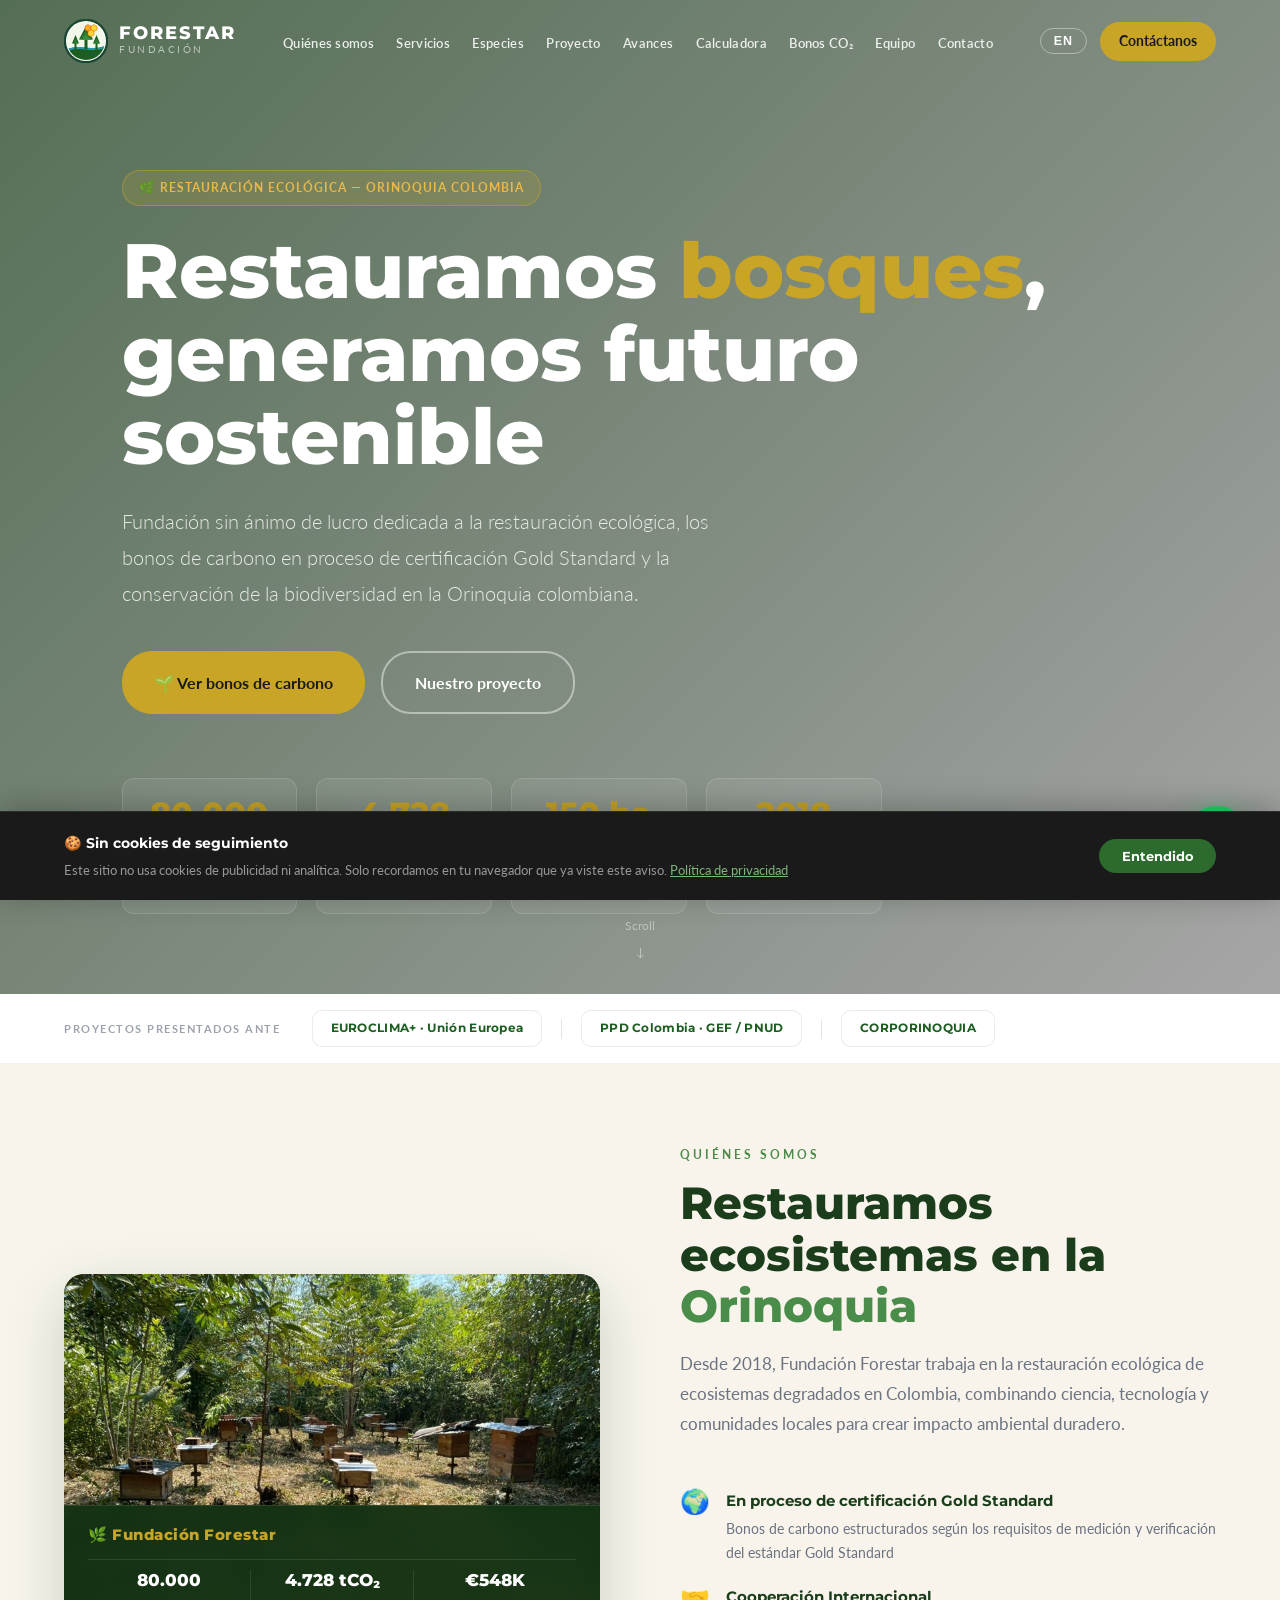
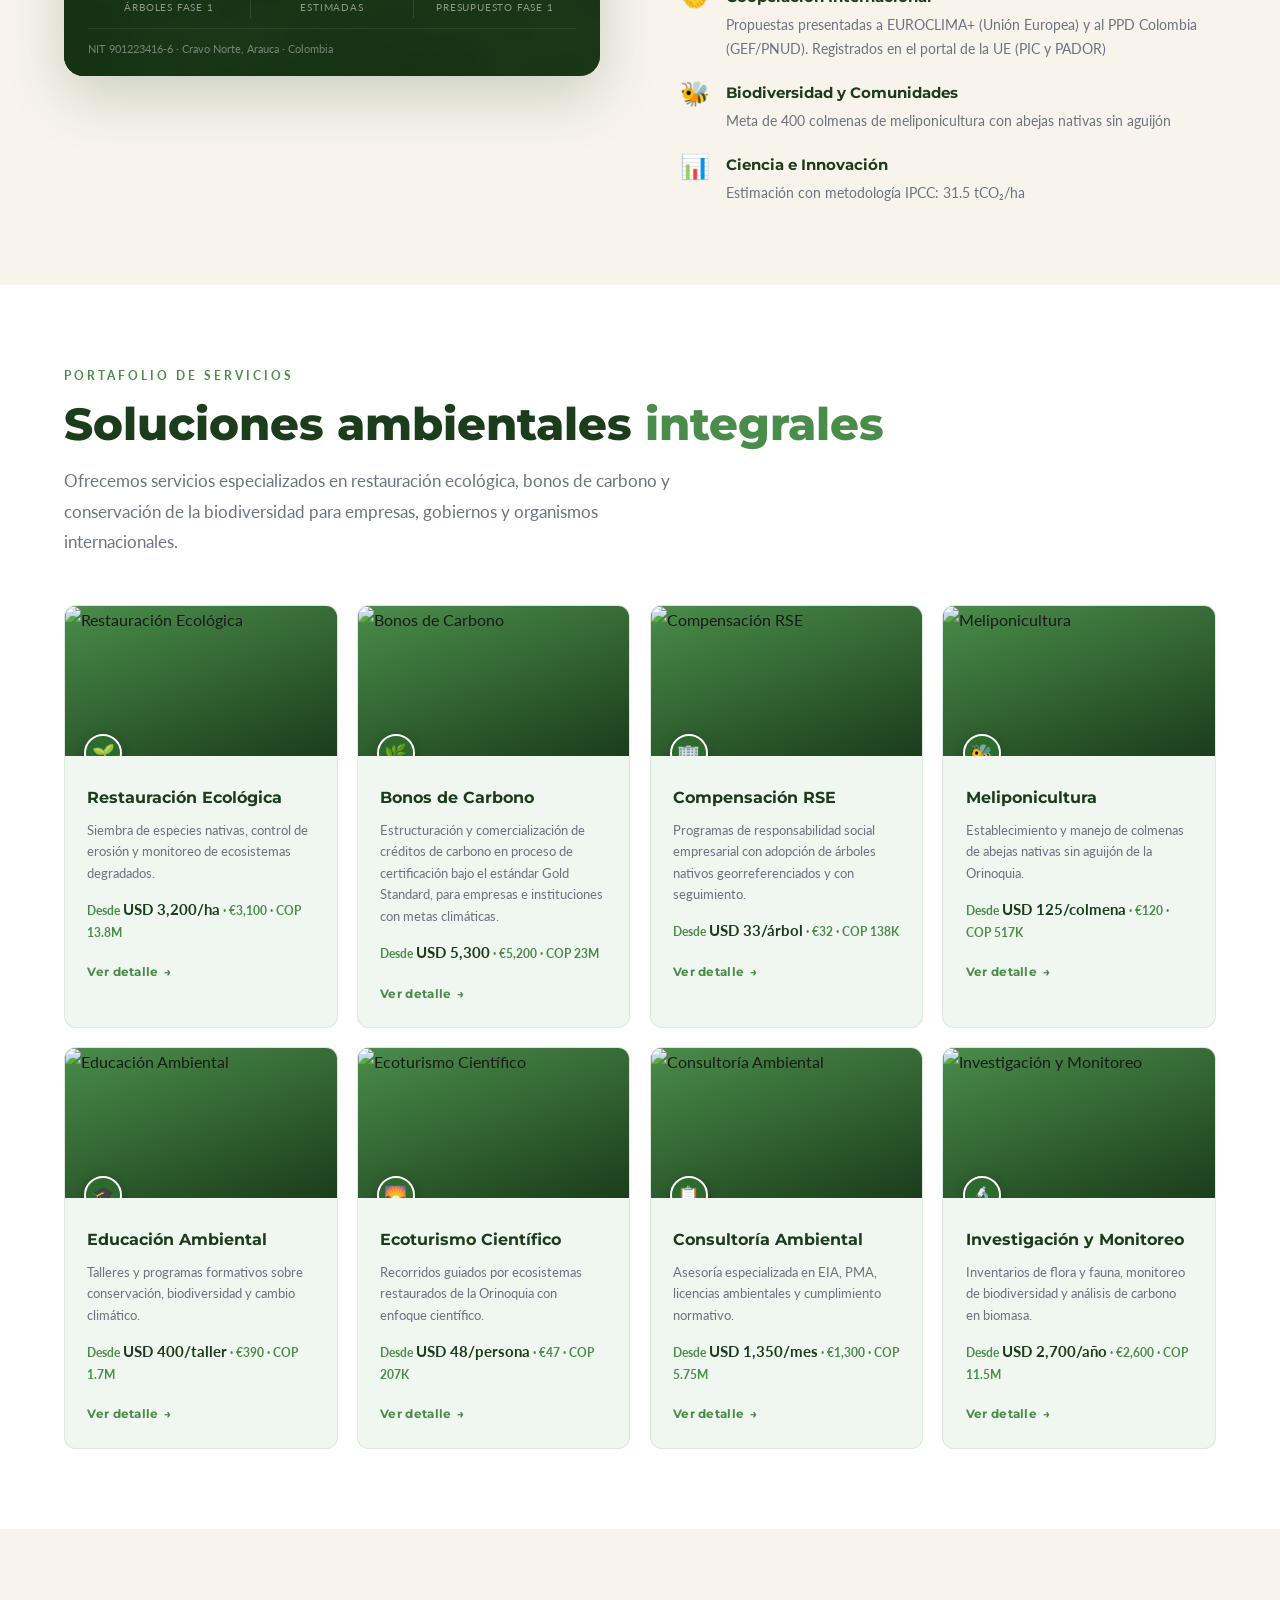
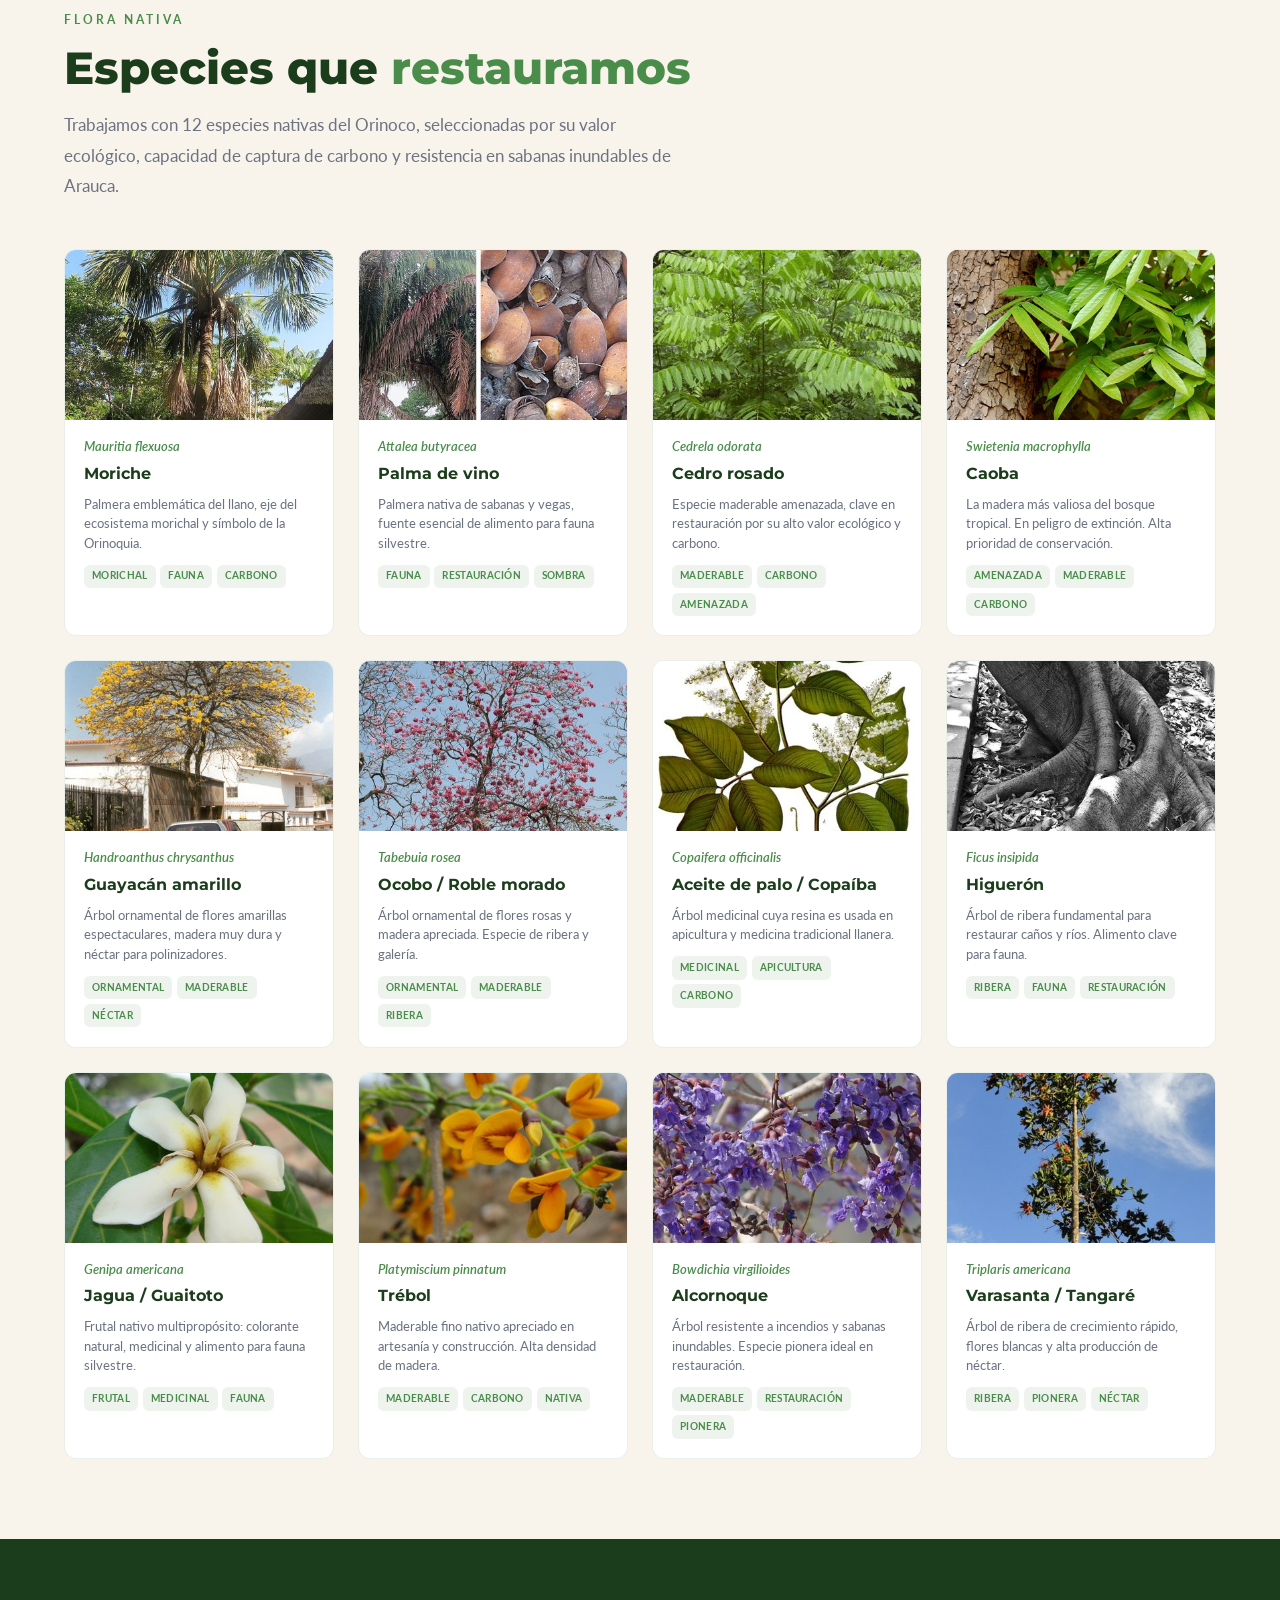
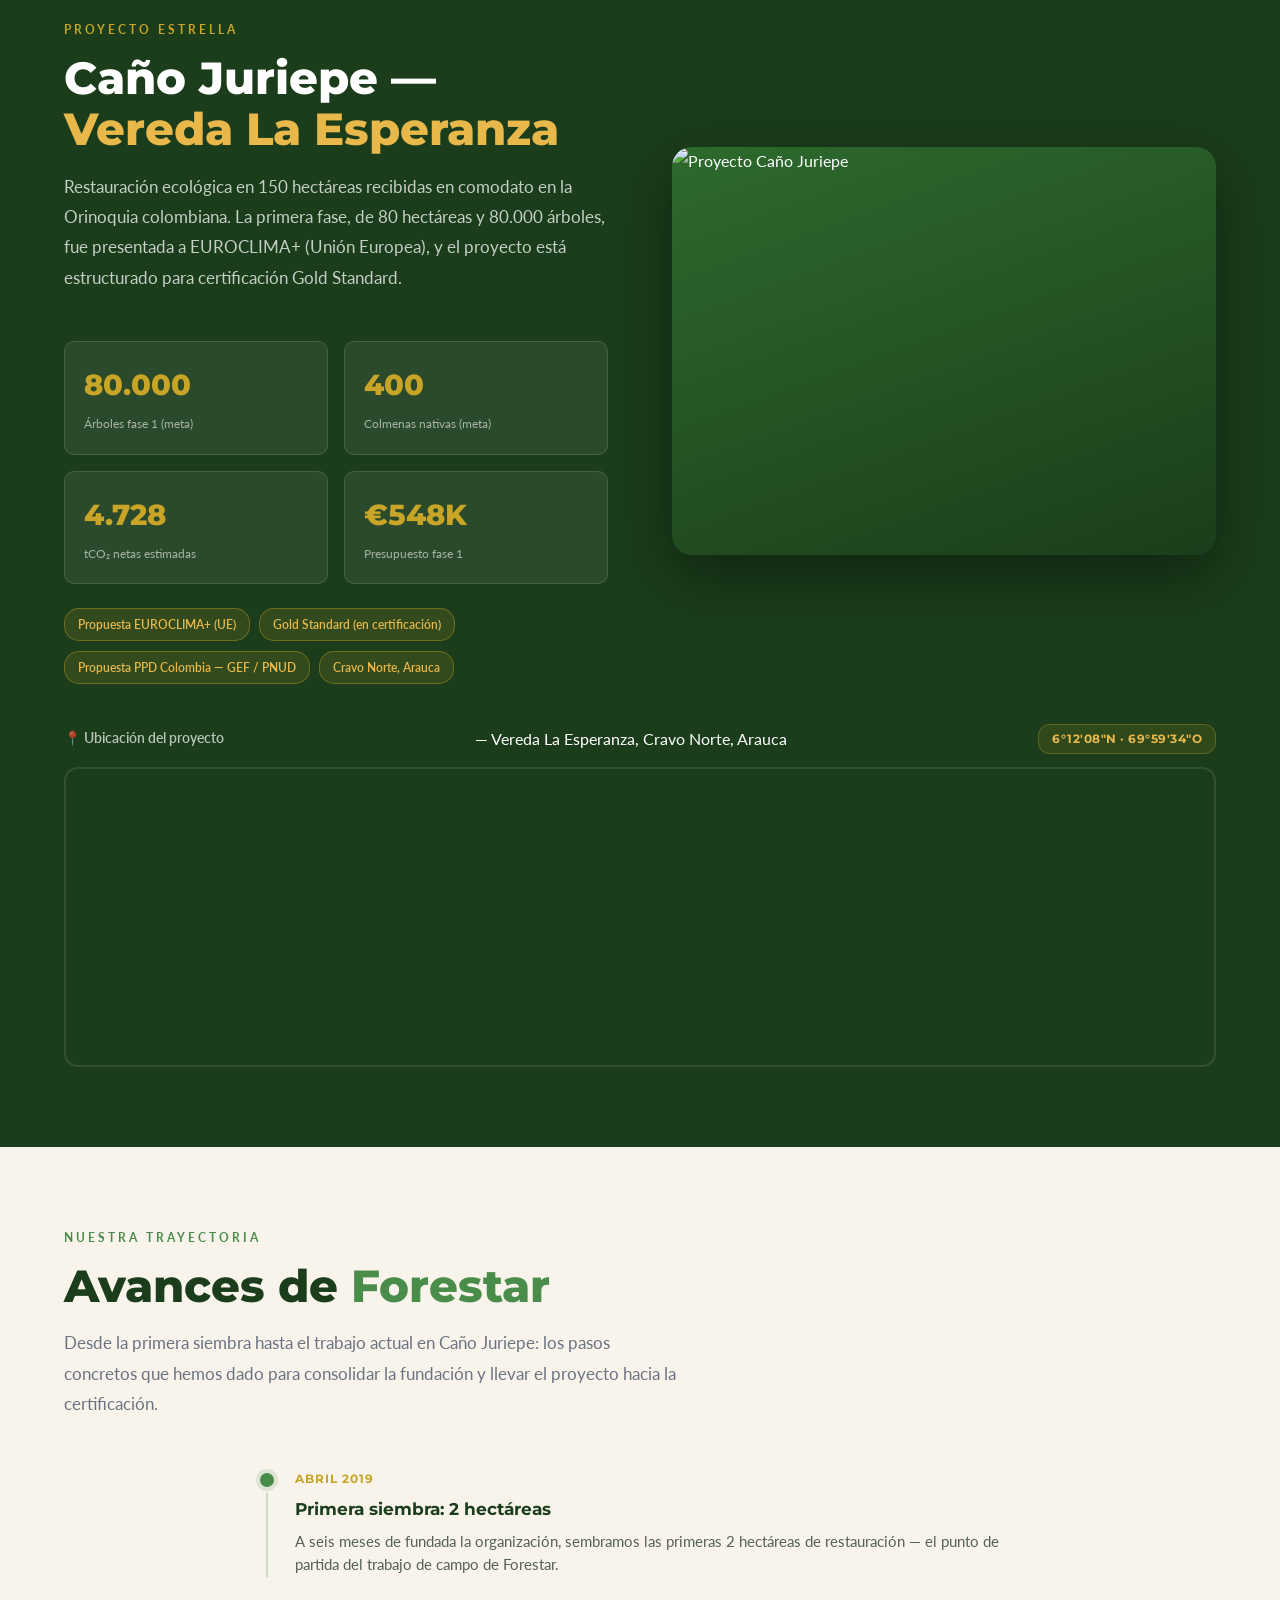
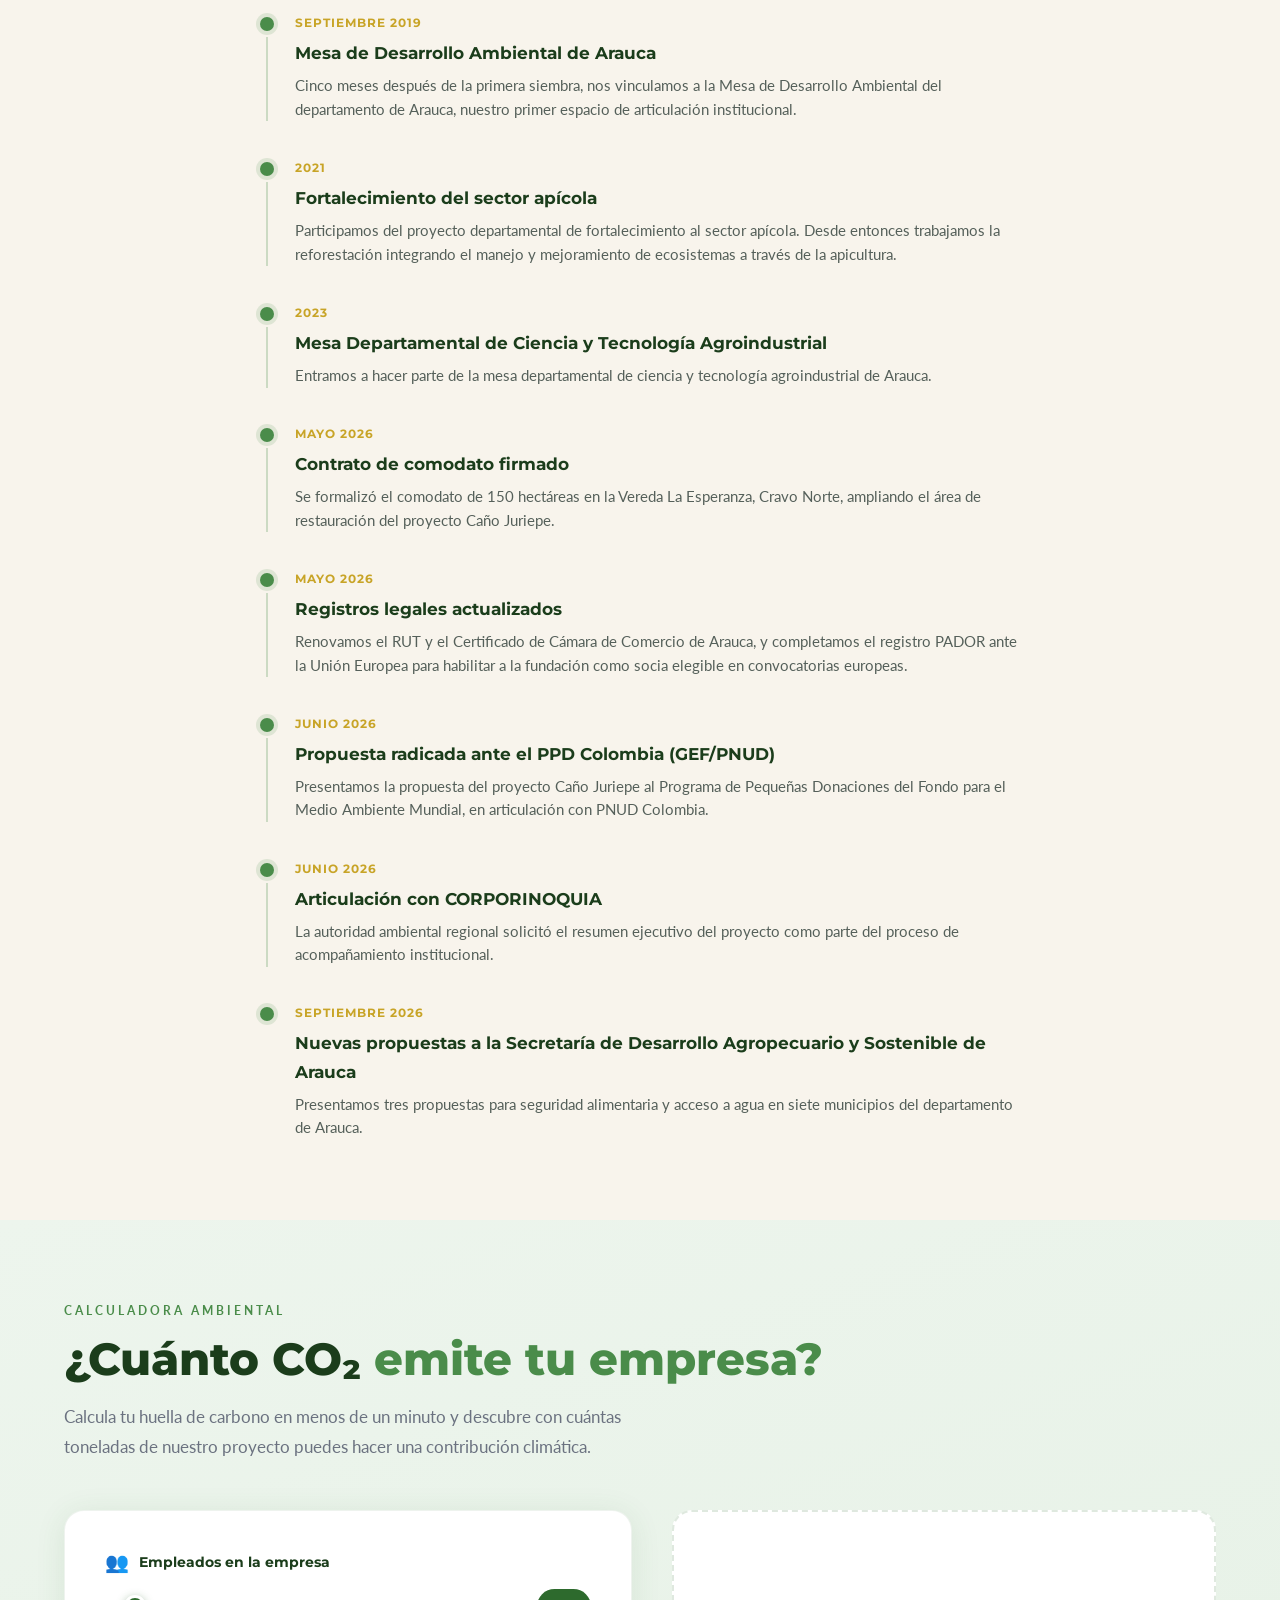
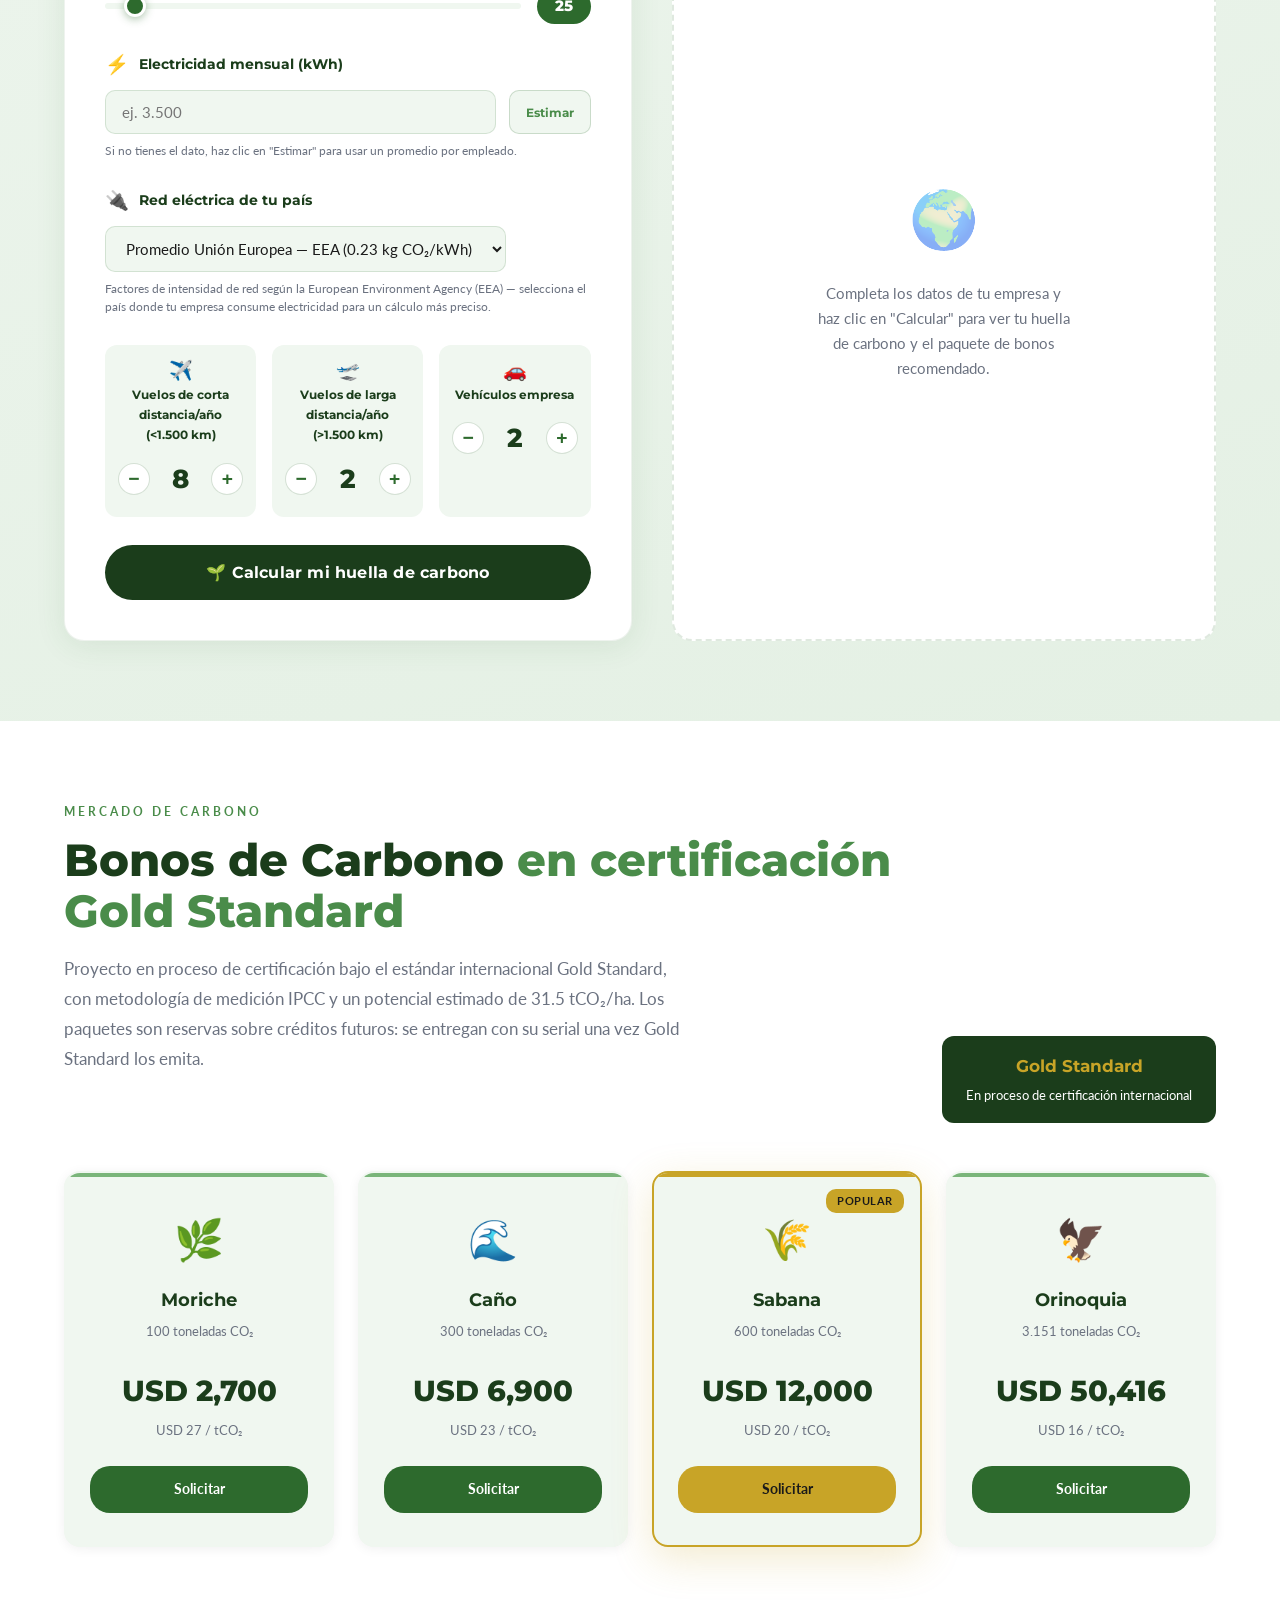
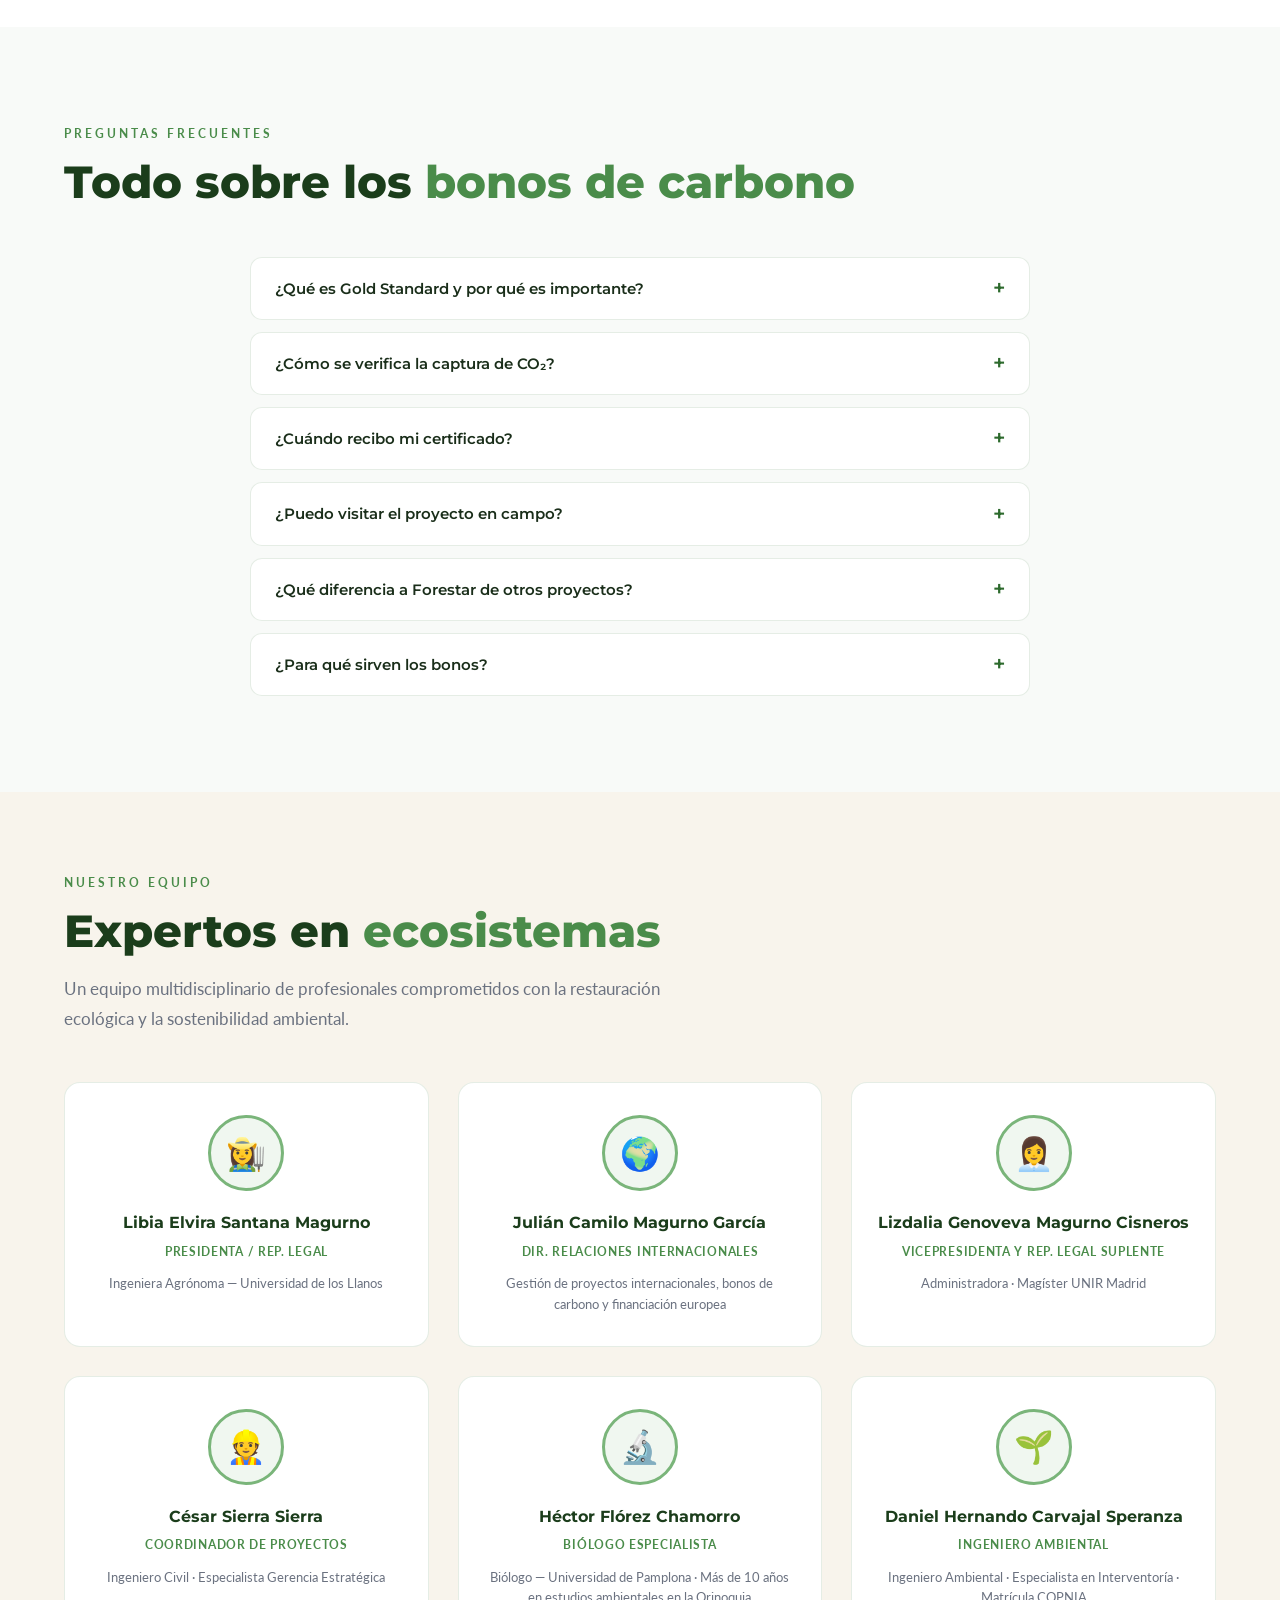
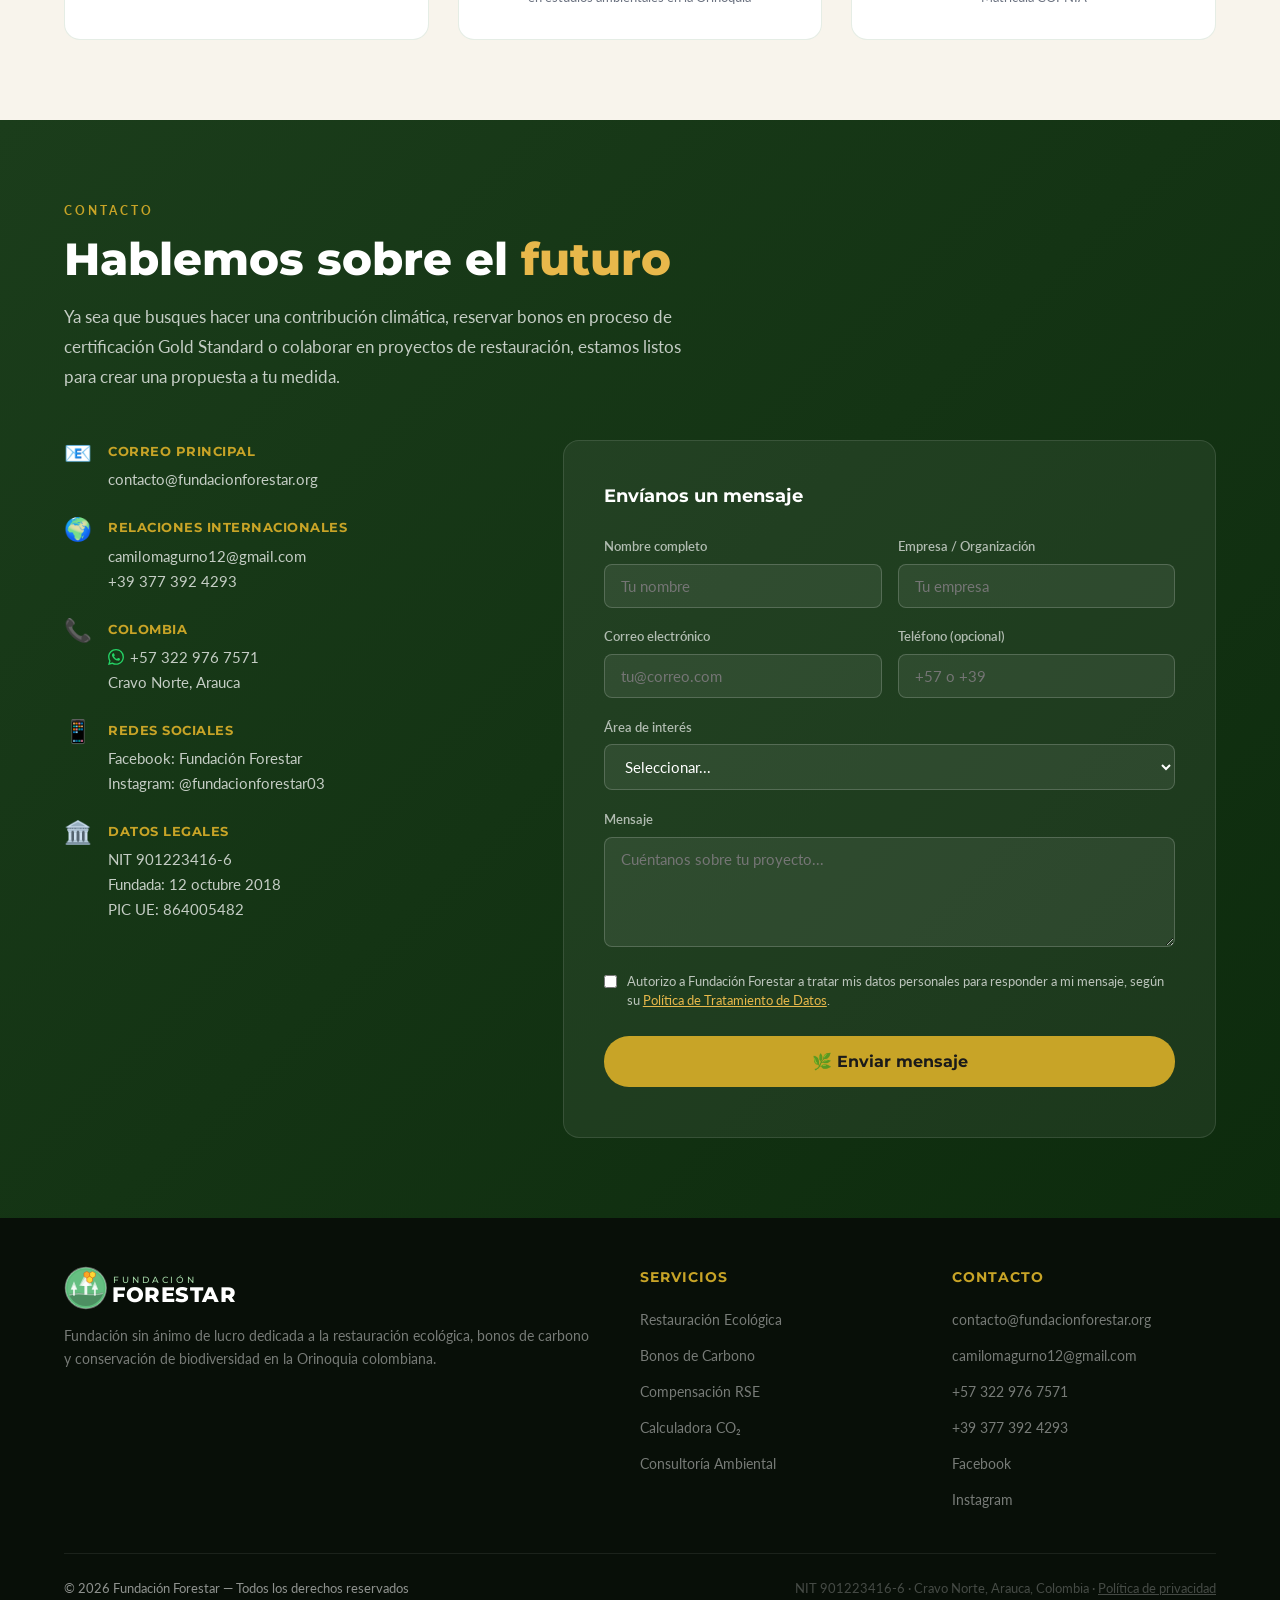
==== commit 7b8ef1de: "WhatsApp y teléfono de Colombia: +57 322 976 7571 Co-Authored-By: Claude Opus 5.5 <noreply@anthropic" ====
--- a/index.html
+++ b/index.html
@@ -44,7 +44,7 @@
       "contactPoint": [
         {
           "@type": "ContactPoint",
-          "telephone": "+57-321-507-7690",
+          "telephone": "+57-322-976-7571",
           "contactType": "customer service",
           "email": "contacto@fundacionforestar.org",
           "areaServed": "CO"
@@ -507,7 +507,7 @@
             <div class="contact-info">
                 <div class="contact-item"><span class="contact-icon">📧</span><div class="contact-detail"><h4 data-i18n="ci1-title">Correo principal</h4><a href="mailto:contacto@fundacionforestar.org">contacto@fundacionforestar.org</a></div></div>
                 <div class="contact-item"><span class="contact-icon">🌍</span><div class="contact-detail"><h4 data-i18n="ci2-title">Relaciones Internacionales</h4><a href="mailto:camilomagurno12@gmail.com">camilomagurno12@gmail.com</a><p>+39 377 392 4293</p></div></div>
-                <div class="contact-item"><span class="contact-icon">📞</span><div class="contact-detail"><h4 data-i18n="ci3-title">Colombia</h4><a href="https://wa.me/573215077690" target="_blank" rel="noopener" class="whatsapp-link"><svg viewBox="0 0 24 24" width="16" height="16" fill="#25D366" style="vertical-align:middle;margin-right:6px;flex-shrink:0"><path d="M17.472 14.382c-.297-.149-1.758-.867-2.03-.967-.273-.099-.471-.148-.67.15-.197.297-.767.966-.94 1.164-.173.199-.347.223-.644.075-.297-.15-1.255-.463-2.39-1.475-.883-.788-1.48-1.761-1.653-2.059-.173-.297-.018-.458.13-.606.134-.133.298-.347.446-.52.149-.174.198-.298.298-.497.099-.198.05-.371-.025-.52-.075-.149-.669-1.612-.916-2.207-.242-.579-.487-.5-.669-.51-.173-.008-.371-.01-.57-.01-.198 0-.52.074-.792.372-.272.297-1.04 1.016-1.04 2.479 0 1.462 1.065 2.875 1.213 3.074.149.198 2.096 3.2 5.077 4.487.709.306 1.262.489 1.694.625.712.227 1.36.195 1.871.118.571-.085 1.758-.719 2.006-1.413.248-.694.248-1.289.173-1.413-.074-.124-.272-.198-.57-.347m-5.421 7.403h-.004a9.87 9.87 0 01-5.031-1.378l-.361-.214-3.741.982.998-3.648-.235-.374a9.86 9.86 0 01-1.51-5.26c.001-5.45 4.436-9.884 9.888-9.884 2.64 0 5.122 1.03 6.988 2.898a9.825 9.825 0 012.893 6.994c-.003 5.45-4.437 9.884-9.885 9.884m8.413-18.297A11.815 11.815 0 0012.05 0C5.495 0 .16 5.335.157 11.892c0 2.096.547 4.142 1.588 5.945L.057 24l6.305-1.654a11.882 11.882 0 005.683 1.448h.005c6.554 0 11.89-5.335 11.893-11.893a11.821 11.821 0 00-3.48-8.413z"/></svg>+57 321 507 7690</a><p>Cravo Norte, Arauca</p></div></div>
+                <div class="contact-item"><span class="contact-icon">📞</span><div class="contact-detail"><h4 data-i18n="ci3-title">Colombia</h4><a href="https://wa.me/573229767571" target="_blank" rel="noopener" class="whatsapp-link"><svg viewBox="0 0 24 24" width="16" height="16" fill="#25D366" style="vertical-align:middle;margin-right:6px;flex-shrink:0"><path d="M17.472 14.382c-.297-.149-1.758-.867-2.03-.967-.273-.099-.471-.148-.67.15-.197.297-.767.966-.94 1.164-.173.199-.347.223-.644.075-.297-.15-1.255-.463-2.39-1.475-.883-.788-1.48-1.761-1.653-2.059-.173-.297-.018-.458.13-.606.134-.133.298-.347.446-.52.149-.174.198-.298.298-.497.099-.198.05-.371-.025-.52-.075-.149-.669-1.612-.916-2.207-.242-.579-.487-.5-.669-.51-.173-.008-.371-.01-.57-.01-.198 0-.52.074-.792.372-.272.297-1.04 1.016-1.04 2.479 0 1.462 1.065 2.875 1.213 3.074.149.198 2.096 3.2 5.077 4.487.709.306 1.262.489 1.694.625.712.227 1.36.195 1.871.118.571-.085 1.758-.719 2.006-1.413.248-.694.248-1.289.173-1.413-.074-.124-.272-.198-.57-.347m-5.421 7.403h-.004a9.87 9.87 0 01-5.031-1.378l-.361-.214-3.741.982.998-3.648-.235-.374a9.86 9.86 0 01-1.51-5.26c.001-5.45 4.436-9.884 9.888-9.884 2.64 0 5.122 1.03 6.988 2.898a9.825 9.825 0 012.893 6.994c-.003 5.45-4.437 9.884-9.885 9.884m8.413-18.297A11.815 11.815 0 0012.05 0C5.495 0 .16 5.335.157 11.892c0 2.096.547 4.142 1.588 5.945L.057 24l6.305-1.654a11.882 11.882 0 005.683 1.448h.005c6.554 0 11.89-5.335 11.893-11.893a11.821 11.821 0 00-3.48-8.413z"/></svg>+57 322 976 7571</a><p>Cravo Norte, Arauca</p></div></div>
                 <div class="contact-item"><span class="contact-icon">📱</span><div class="contact-detail"><h4 data-i18n="ci4-title">Redes sociales</h4><p><a href="https://www.facebook.com/148164515286642" target="_blank" rel="noopener">Facebook: Fundación Forestar</a></p><p><a href="https://www.instagram.com/fundacionforestar03/" target="_blank" rel="noopener">Instagram: @fundacionforestar03</a></p></div></div>
                 <div class="contact-item"><span class="contact-icon">🏛️</span><div class="contact-detail"><h4 data-i18n="ci5-title">Datos legales</h4><p>NIT 901223416-6</p><p data-i18n="ci5-founded">Fundada: 12 octubre 2018</p><p>PIC UE: 864005482</p></div></div>
             </div>
@@ -568,7 +568,7 @@
                 <div class="footer-desc" data-i18n="footer-desc">Fundación sin ánimo de lucro dedicada a la restauración ecológica, bonos de carbono y conservación de biodiversidad en la Orinoquia colombiana.</div>
             </div>
             <div class="footer-col"><h4 data-i18n="footer-services">Servicios</h4><ul><li><a href="#servicios" data-i18n="svc1-name">Restauración Ecológica</a></li><li><a href="#carbono" data-i18n="svc2-name">Bonos de Carbono</a></li><li><a href="#servicios" data-i18n="svc3-name">Compensación RSE</a></li><li><a href="#calculadora" data-i18n="nav-calc">Calculadora CO₂</a></li><li><a href="#servicios" data-i18n="svc7-name">Consultoría Ambiental</a></li></ul></div>
-            <div class="footer-col"><h4 data-i18n="footer-contact">Contacto</h4><ul><li><a href="mailto:contacto@fundacionforestar.org">contacto@fundacionforestar.org</a></li><li><a href="mailto:camilomagurno12@gmail.com">camilomagurno12@gmail.com</a></li><li><a href="https://wa.me/573215077690" target="_blank" rel="noopener">+57 321 507 7690</a></li><li><a href="tel:+393773924293">+39 377 392 4293</a></li><li><a href="https://www.facebook.com/148164515286642" target="_blank" rel="noopener">Facebook</a></li><li><a href="https://www.instagram.com/fundacionforestar03/" target="_blank" rel="noopener">Instagram</a></li></ul></div>
+            <div class="footer-col"><h4 data-i18n="footer-contact">Contacto</h4><ul><li><a href="mailto:contacto@fundacionforestar.org">contacto@fundacionforestar.org</a></li><li><a href="mailto:camilomagurno12@gmail.com">camilomagurno12@gmail.com</a></li><li><a href="https://wa.me/573229767571" target="_blank" rel="noopener">+57 322 976 7571</a></li><li><a href="tel:+393773924293">+39 377 392 4293</a></li><li><a href="https://www.facebook.com/148164515286642" target="_blank" rel="noopener">Facebook</a></li><li><a href="https://www.instagram.com/fundacionforestar03/" target="_blank" rel="noopener">Instagram</a></li></ul></div>
         </div>
         <div class="footer-bottom">
             <span data-i18n="footer-copy">© 2026 Fundación Forestar — Todos los derechos reservados</span>
@@ -596,7 +596,7 @@
 </div>
 
 <!-- BOTÓN FLOTANTE WHATSAPP -->
-<a href="https://wa.me/573215077690?text=Hola%2C%20me%20interesa%20conocer%20m%C3%A1s%20sobre%20los%20servicios%20de%20Fundaci%C3%B3n%20Forestar.%20%C2%BFPueden%20enviarme%20informaci%C3%B3n%3F" target="_blank" rel="noopener" class="wa-float" aria-label="Contactar por WhatsApp">
+<a href="https://wa.me/573229767571?text=Hola%2C%20me%20interesa%20conocer%20m%C3%A1s%20sobre%20los%20servicios%20de%20Fundaci%C3%B3n%20Forestar.%20%C2%BFPueden%20enviarme%20informaci%C3%B3n%3F" target="_blank" rel="noopener" class="wa-float" aria-label="Contactar por WhatsApp">
     <span class="wa-float-label">¡Escríbenos ahora!</span>
     <div class="wa-float-btn"><svg viewBox="0 0 24 24" width="30" height="30" fill="white"><path d="M17.472 14.382c-.297-.149-1.758-.867-2.03-.967-.273-.099-.471-.148-.67.15-.197.297-.767.966-.94 1.164-.173.199-.347.223-.644.075-.297-.15-1.255-.463-2.39-1.475-.883-.788-1.48-1.761-1.653-2.059-.173-.297-.018-.458.13-.606.134-.133.298-.347.446-.52.149-.174.198-.298.298-.497.099-.198.05-.371-.025-.52-.075-.149-.669-1.612-.916-2.207-.242-.579-.487-.5-.669-.51-.173-.008-.371-.01-.57-.01-.198 0-.52.074-.792.372-.272.297-1.04 1.016-1.04 2.479 0 1.462 1.065 2.875 1.213 3.074.149.198 2.096 3.2 5.077 4.487.709.306 1.262.489 1.694.625.712.227 1.36.195 1.871.118.571-.085 1.758-.719 2.006-1.413.248-.694.248-1.289.173-1.413-.074-.124-.272-.198-.57-.347m-5.421 7.403h-.004a9.87 9.87 0 01-5.031-1.378l-.361-.214-3.741.982.998-3.648-.235-.374a9.86 9.86 0 01-1.51-5.26c.001-5.45 4.436-9.884 9.888-9.884 2.64 0 5.122 1.03 6.988 2.898a9.825 9.825 0 012.893 6.994c-.003 5.45-4.437 9.884-9.885 9.884m8.413-18.297A11.815 11.815 0 0012.05 0C5.495 0 .16 5.335.157 11.892c0 2.096.547 4.142 1.588 5.945L.057 24l6.305-1.654a11.882 11.882 0 005.683 1.448h.005c6.554 0 11.89-5.335 11.893-11.893a11.821 11.821 0 00-3.48-8.413z"/></svg></div>
 </a>
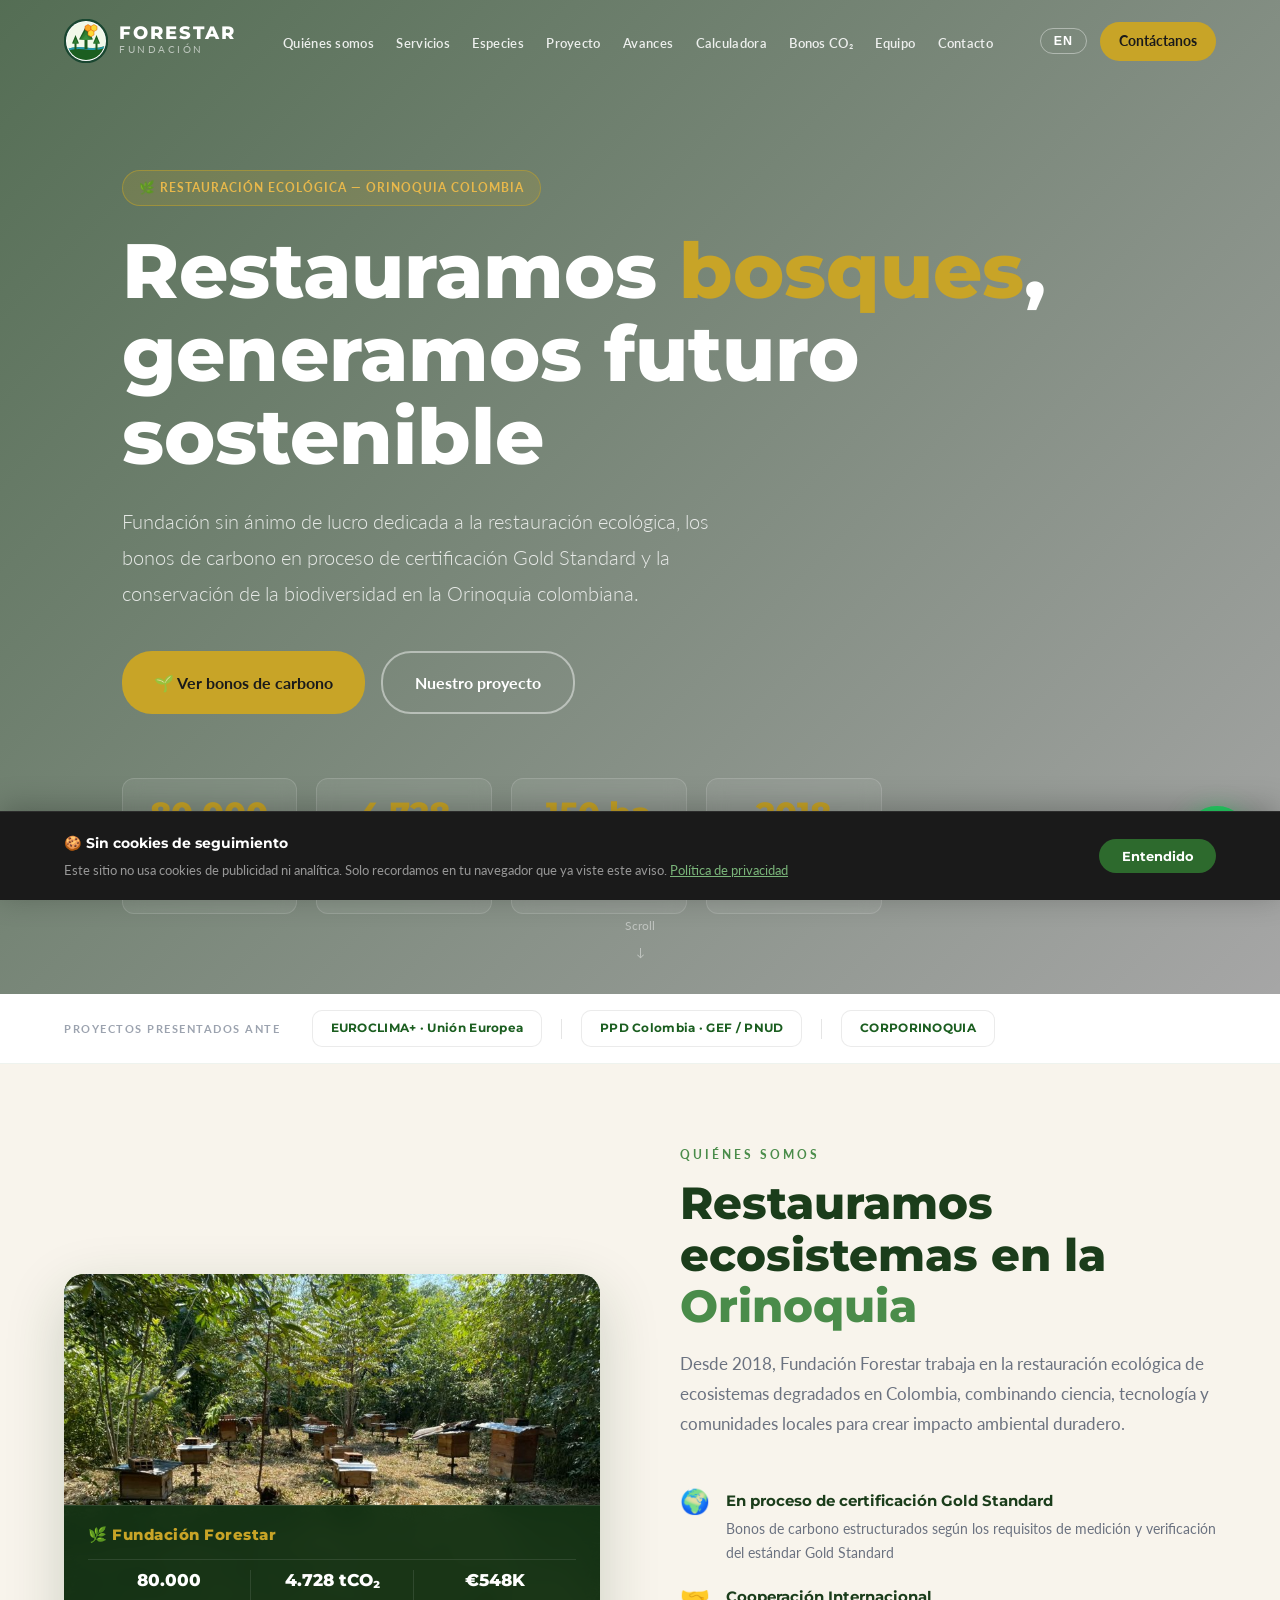
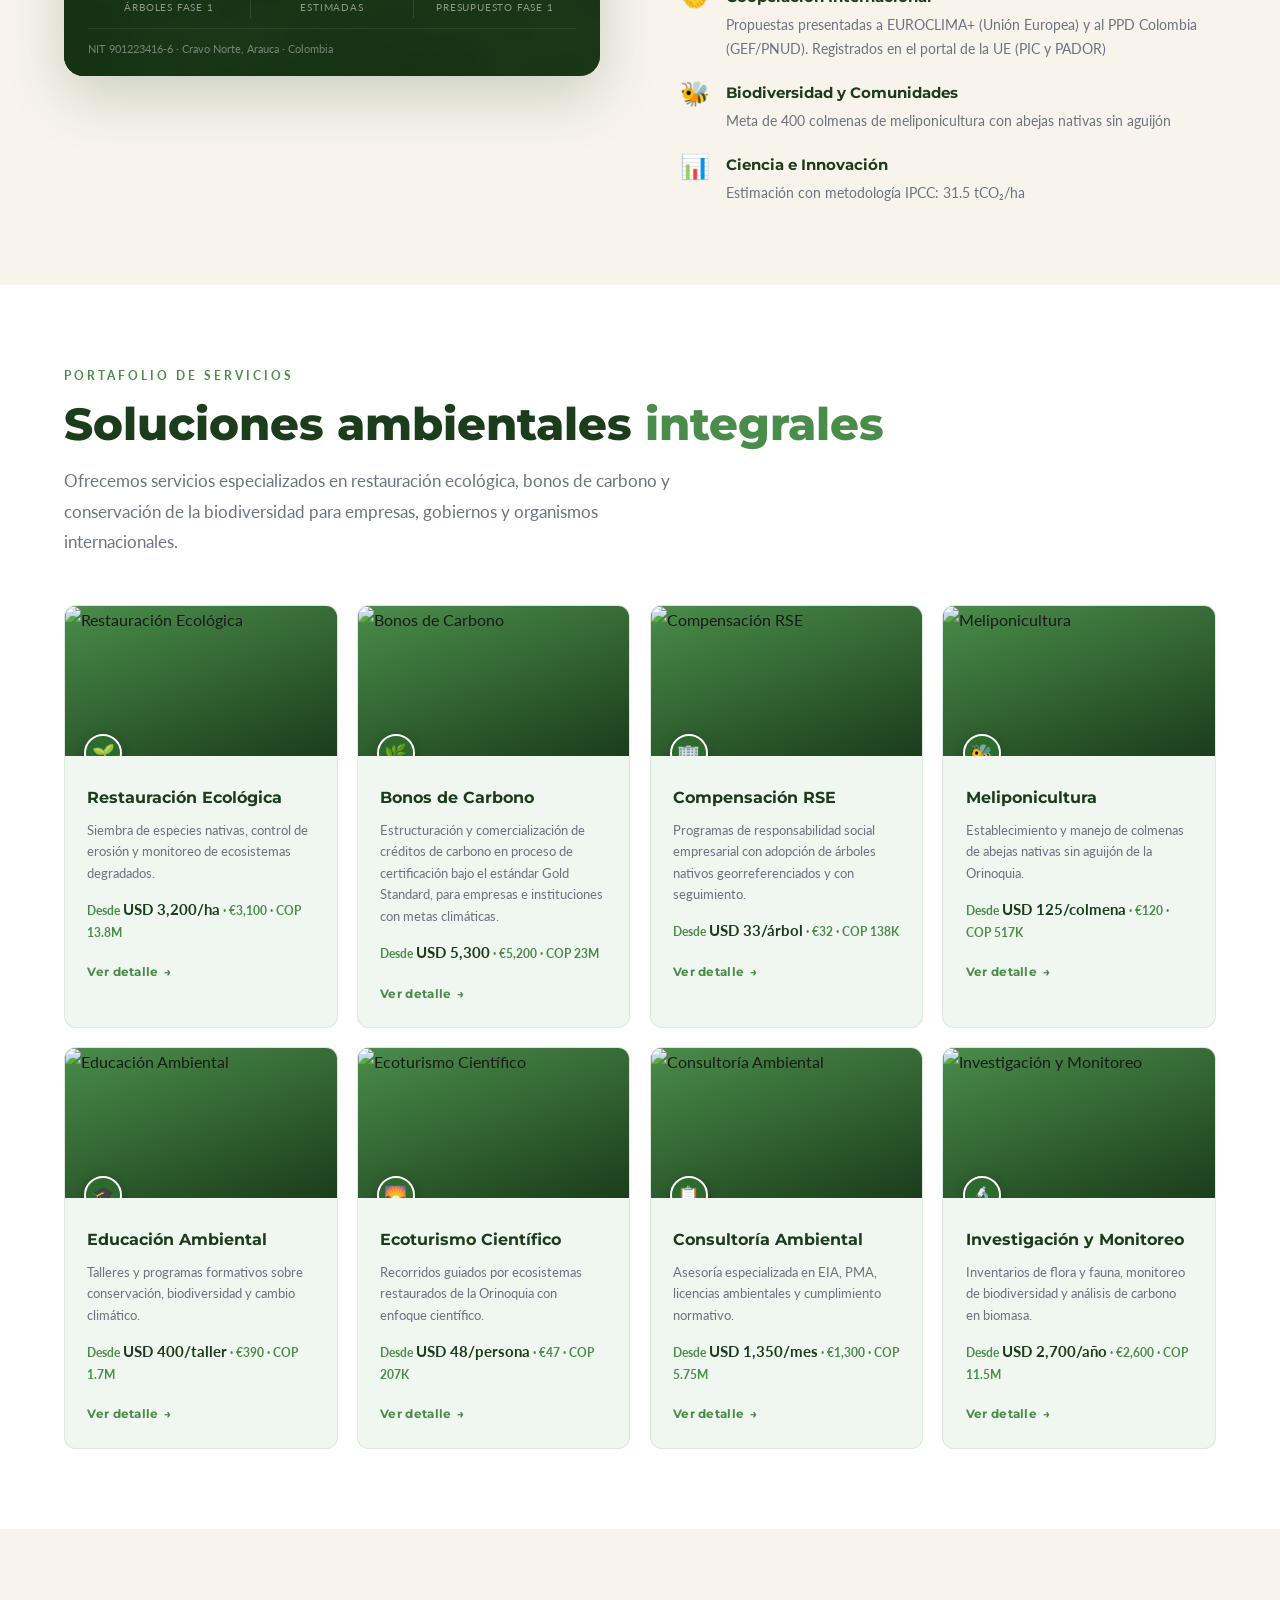
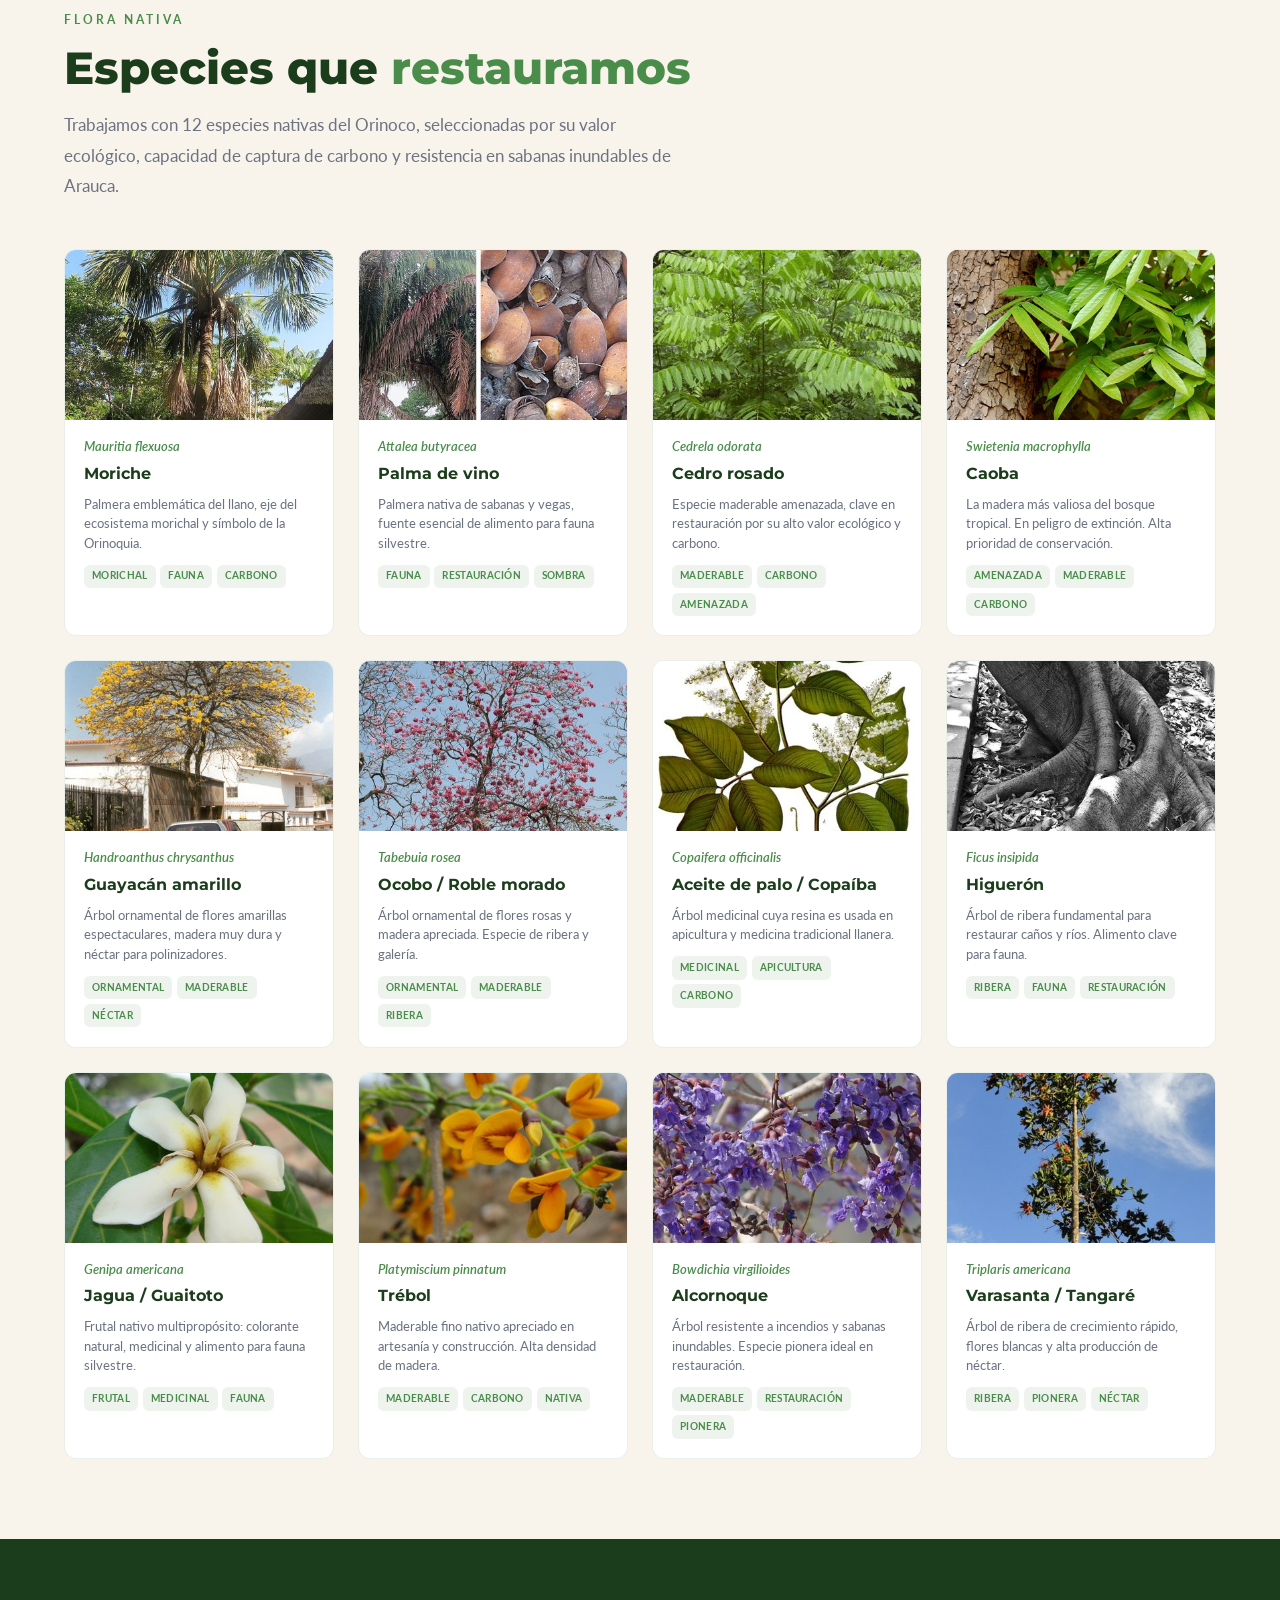
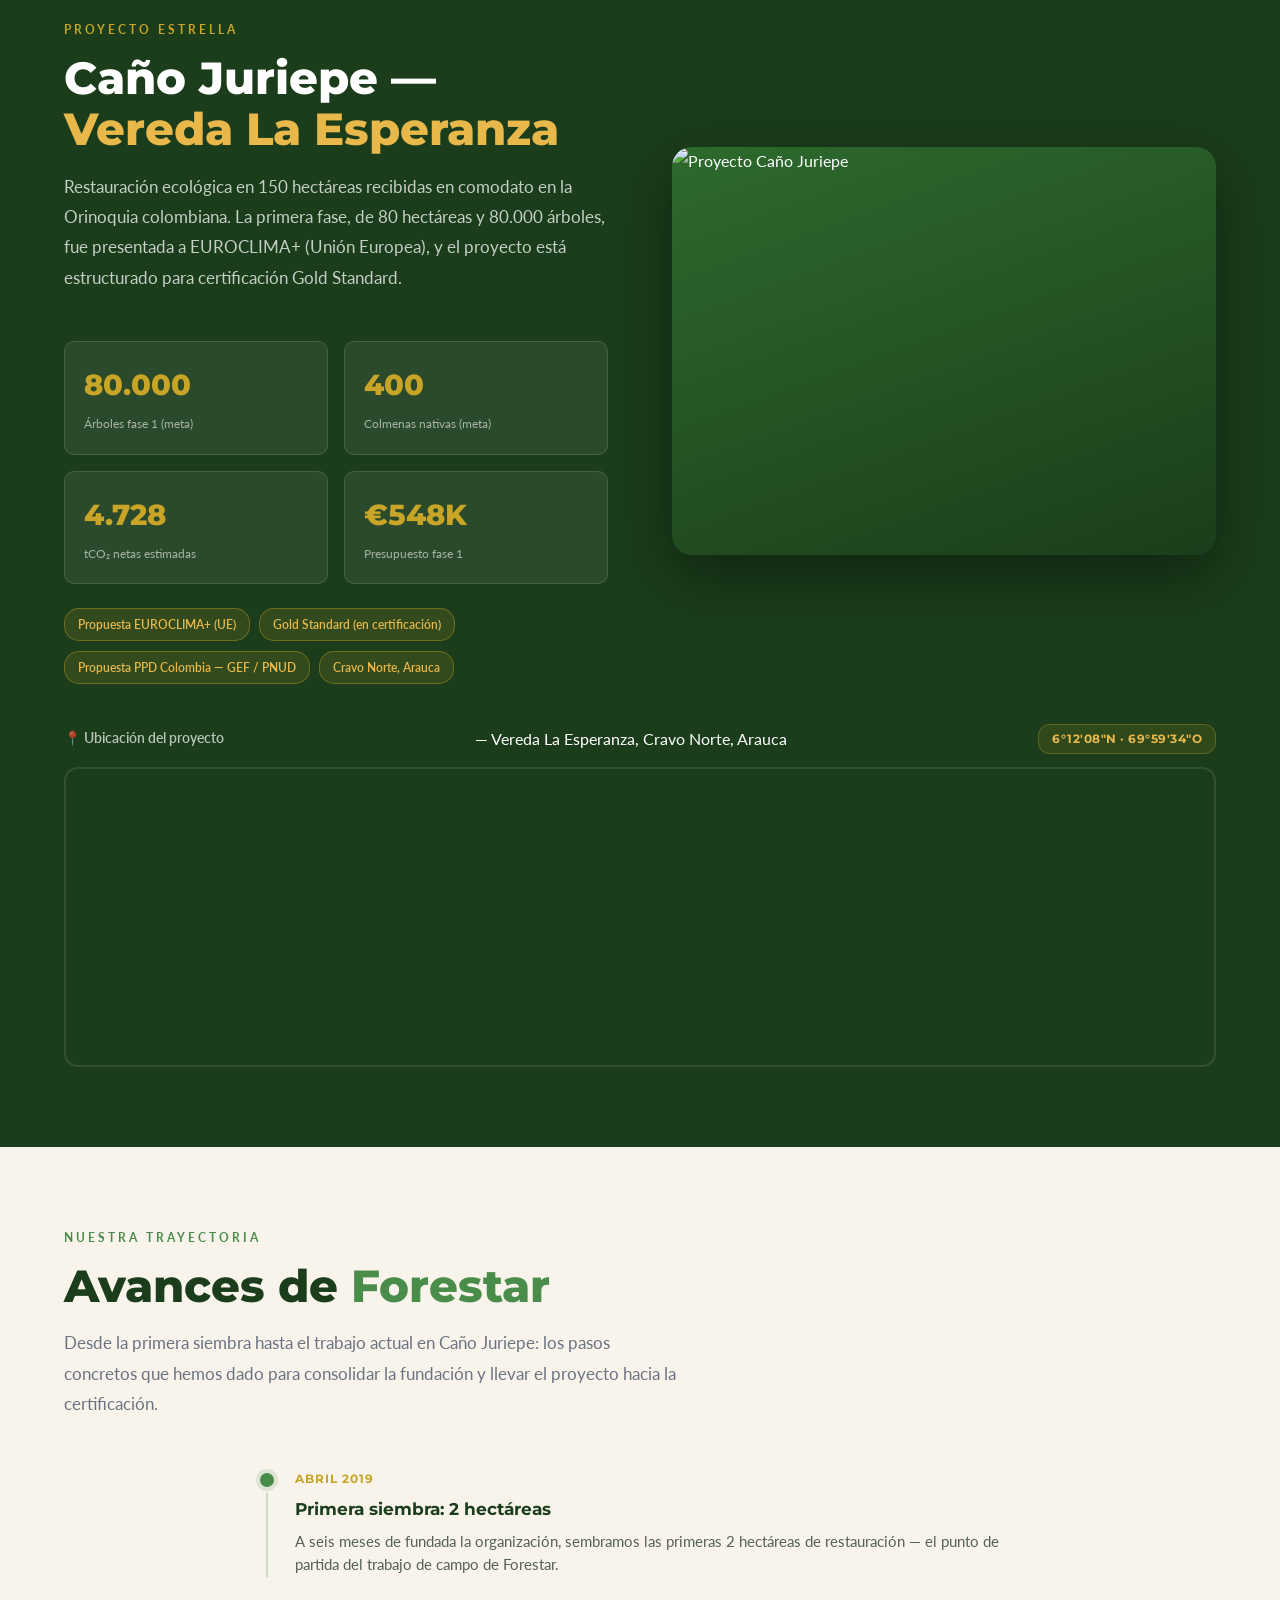
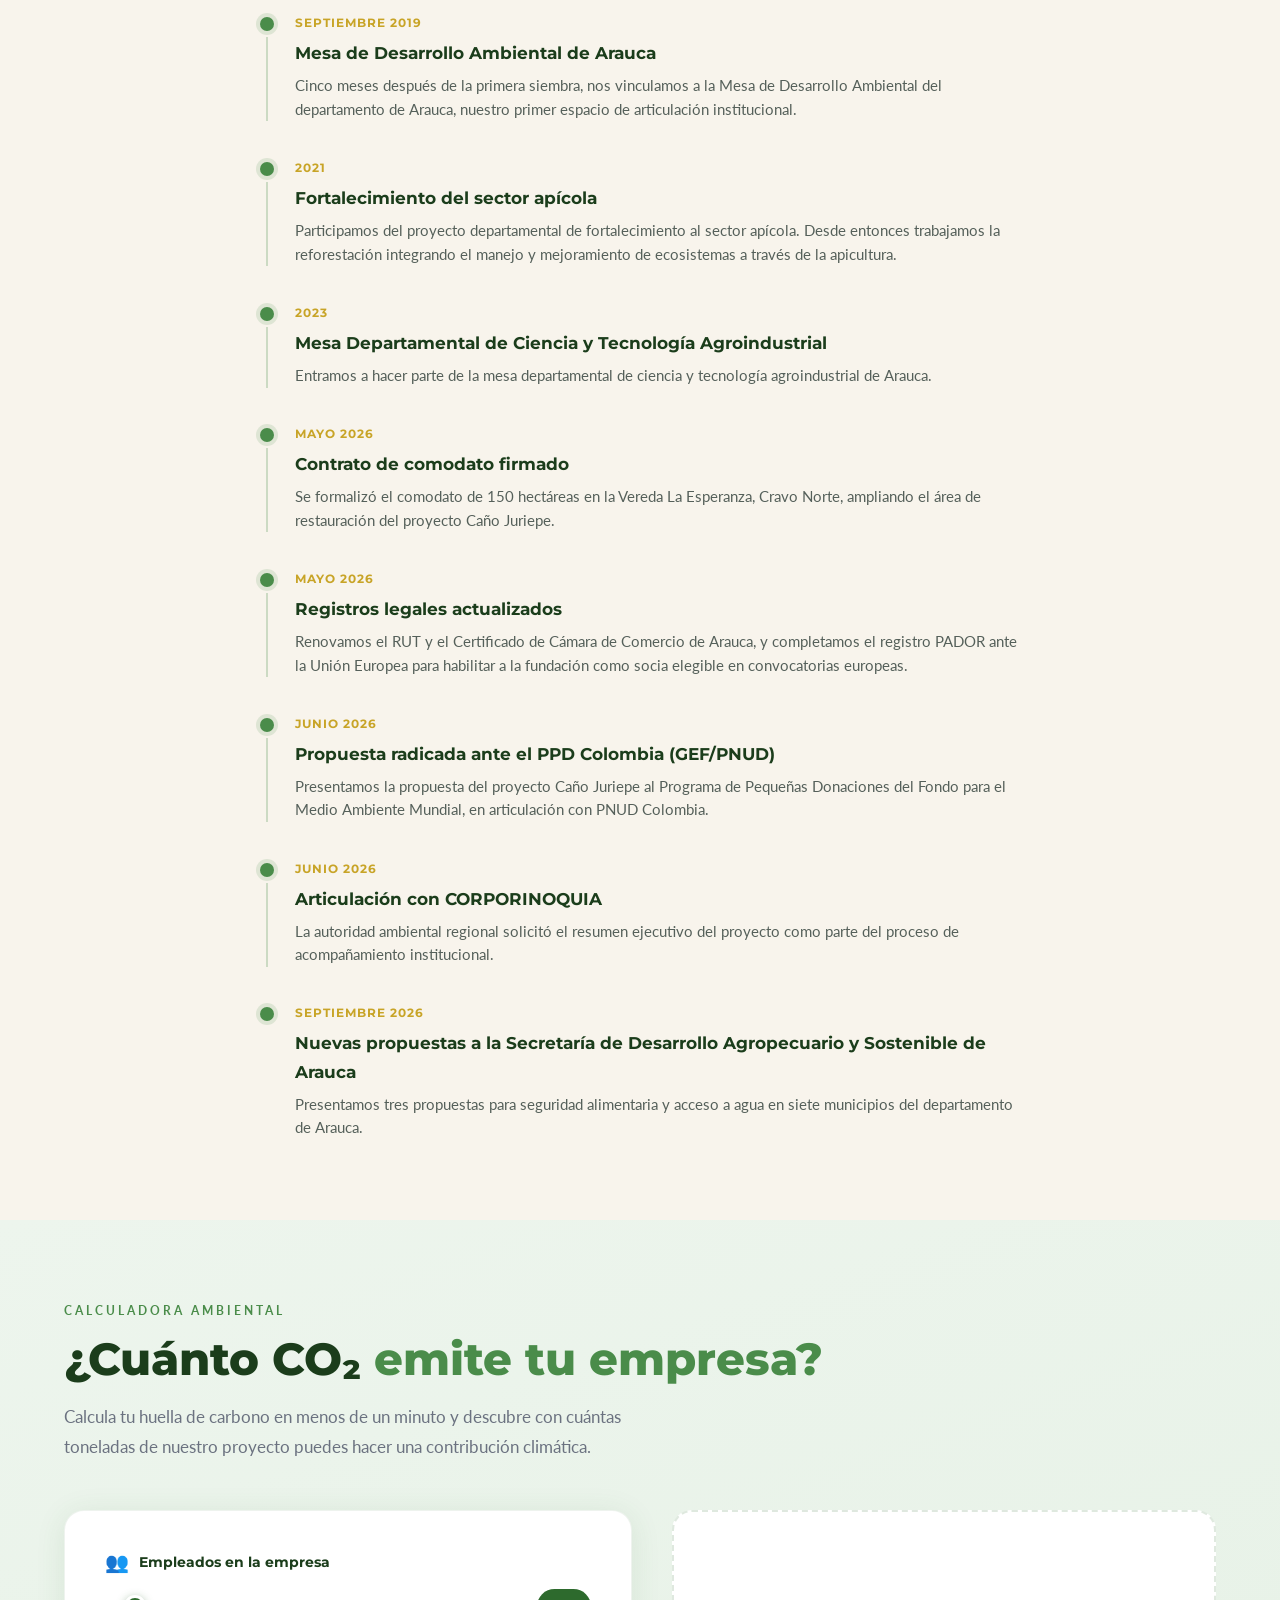
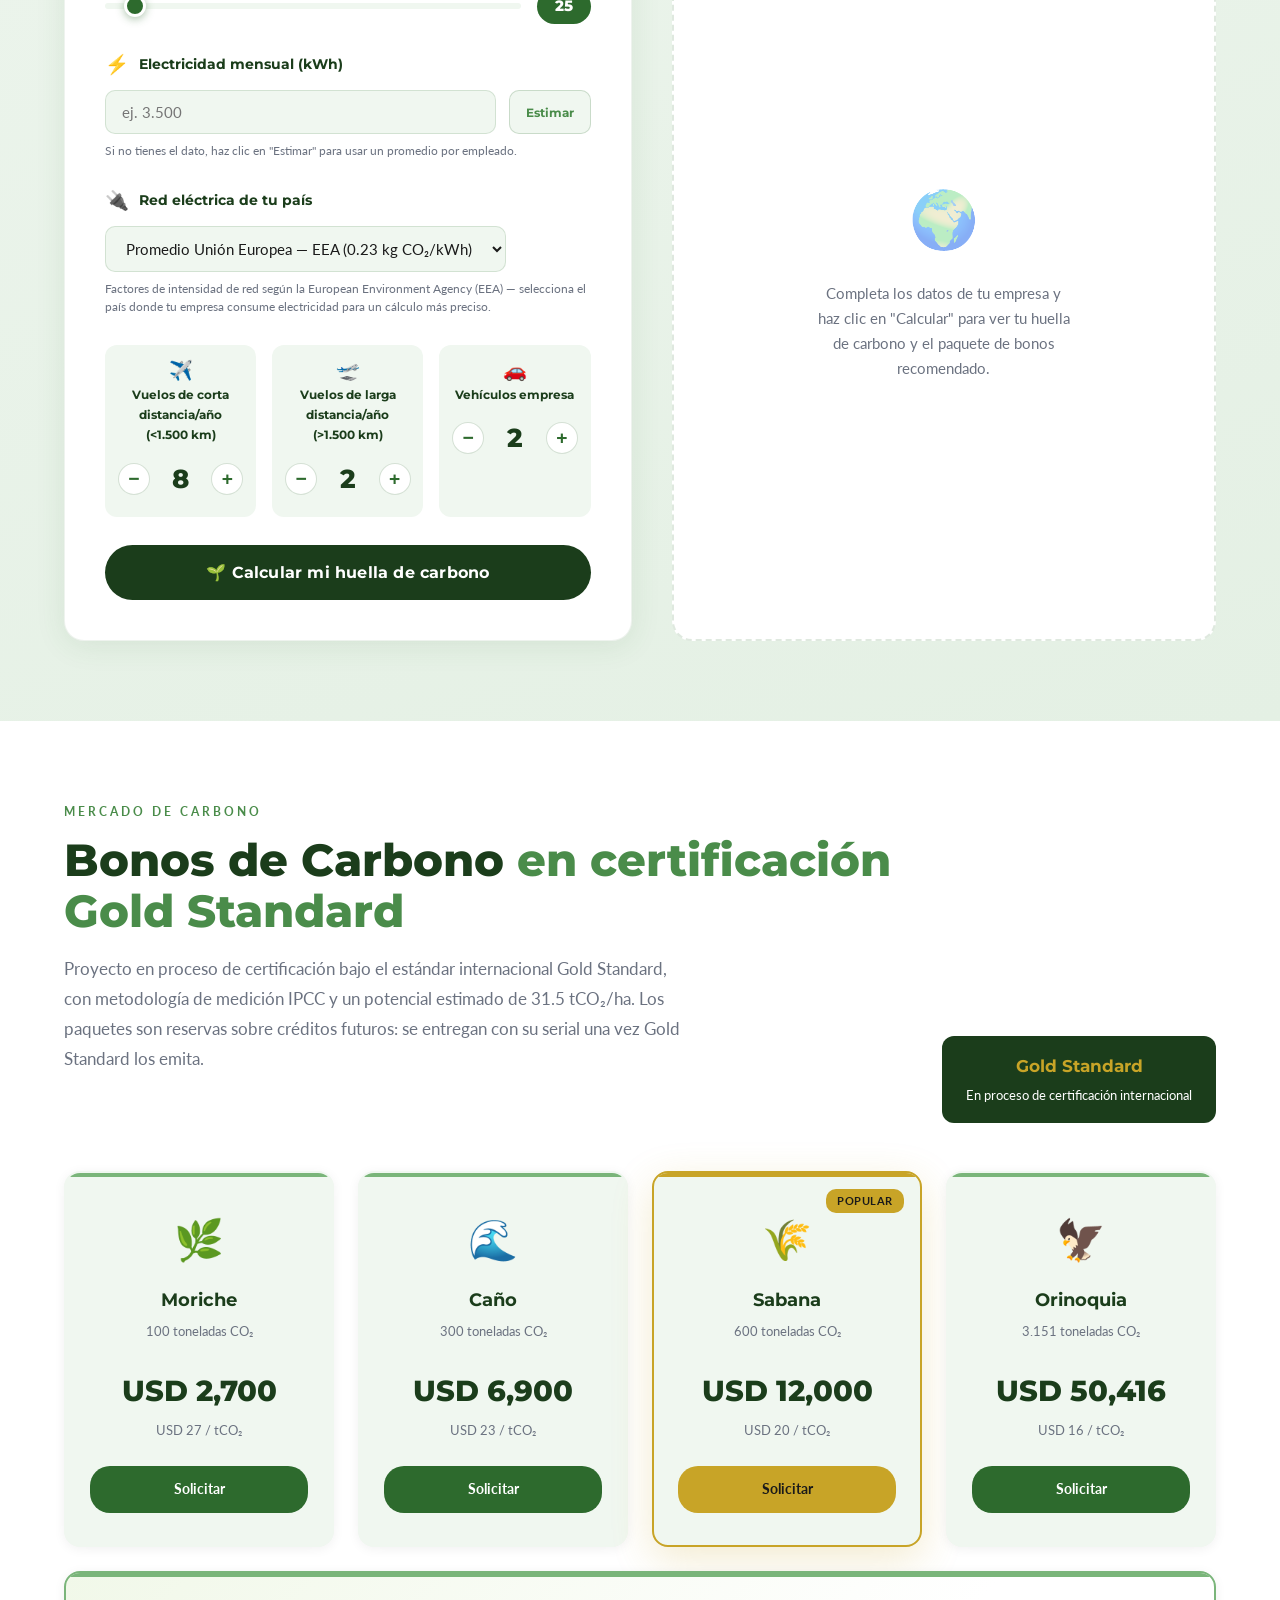
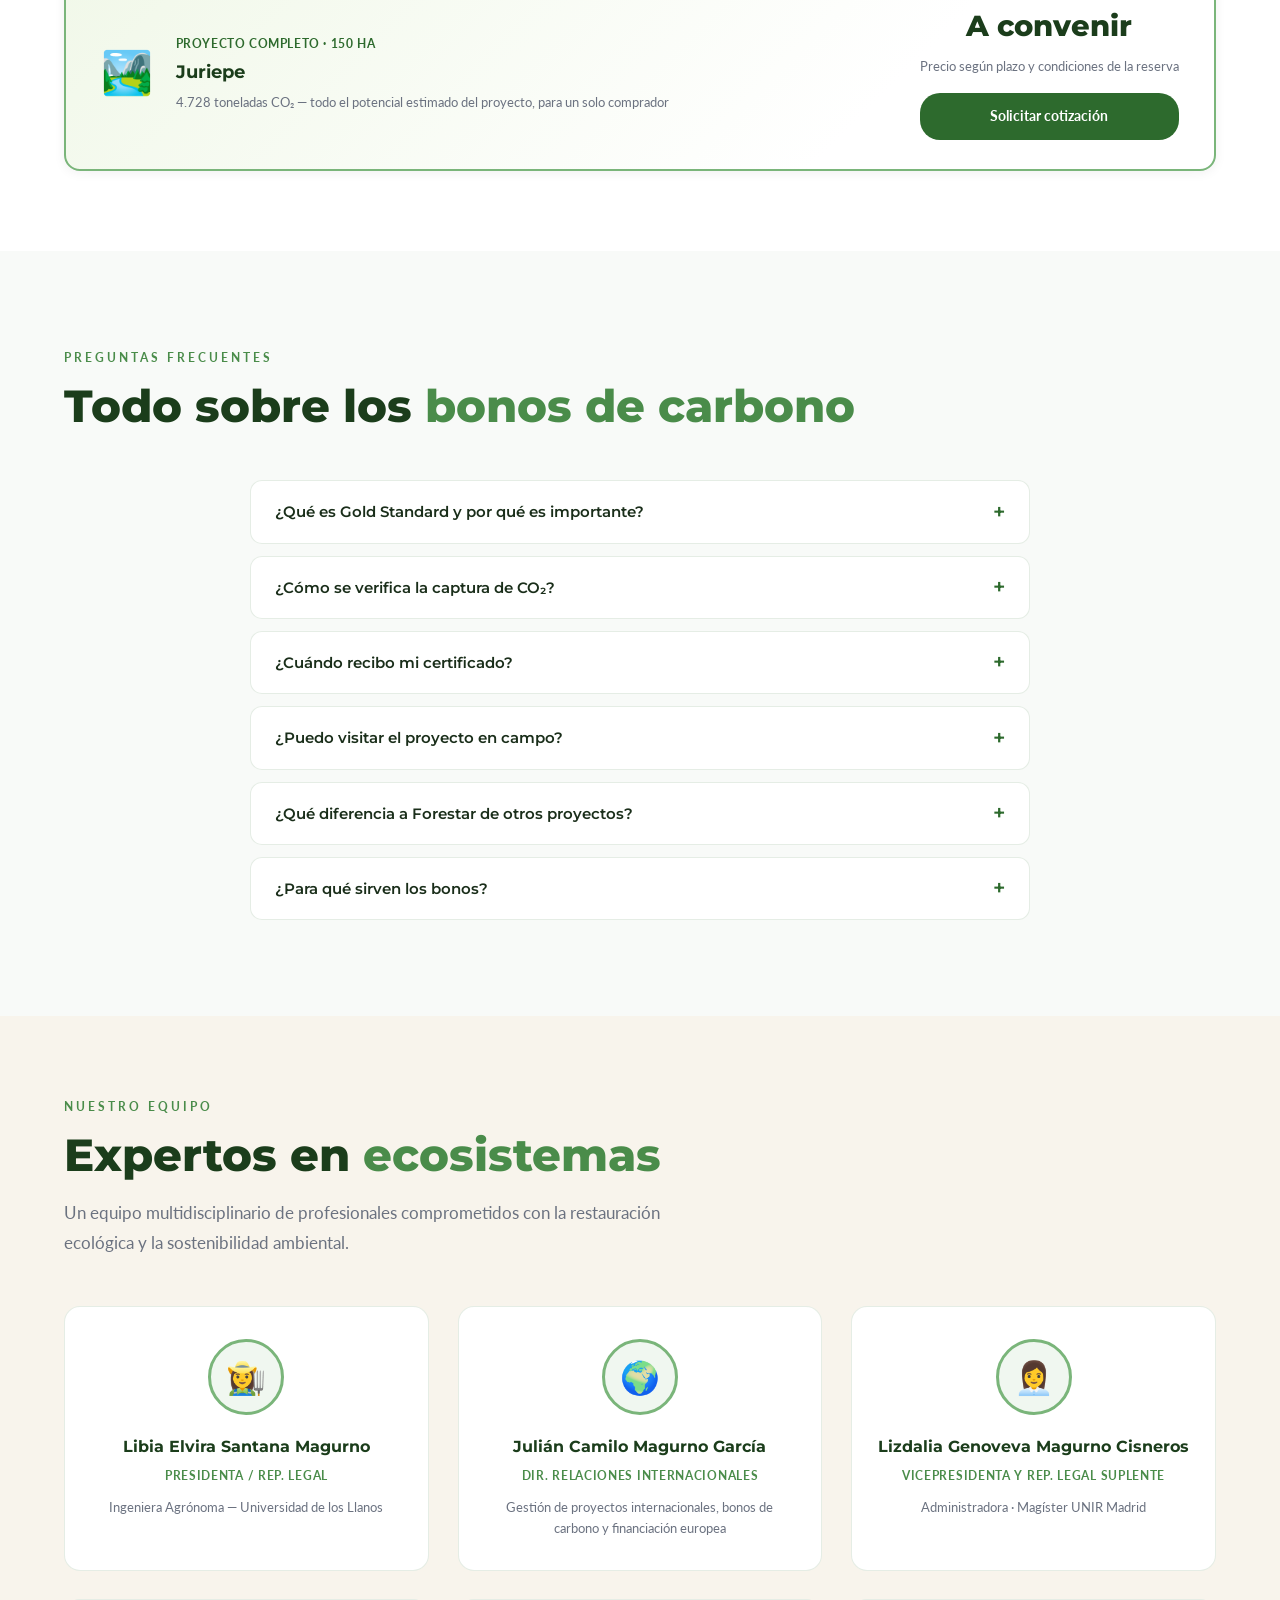
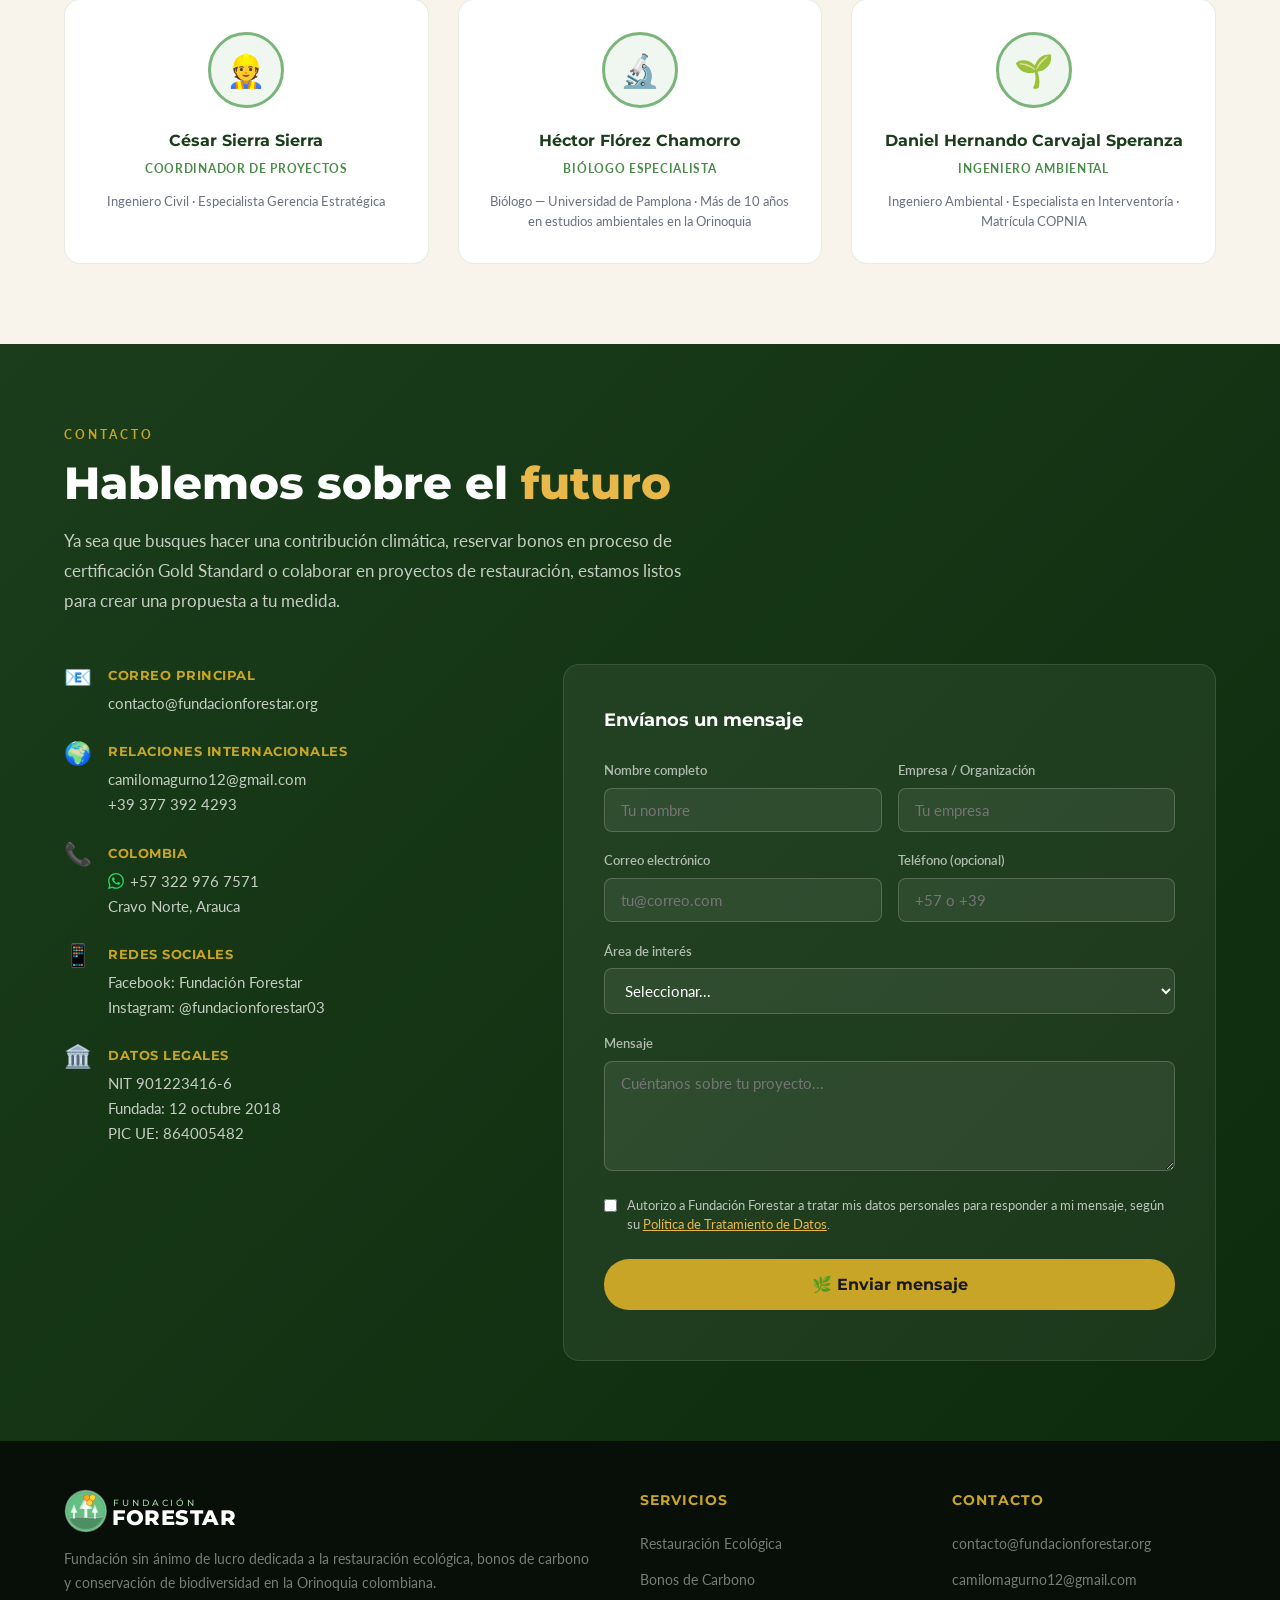
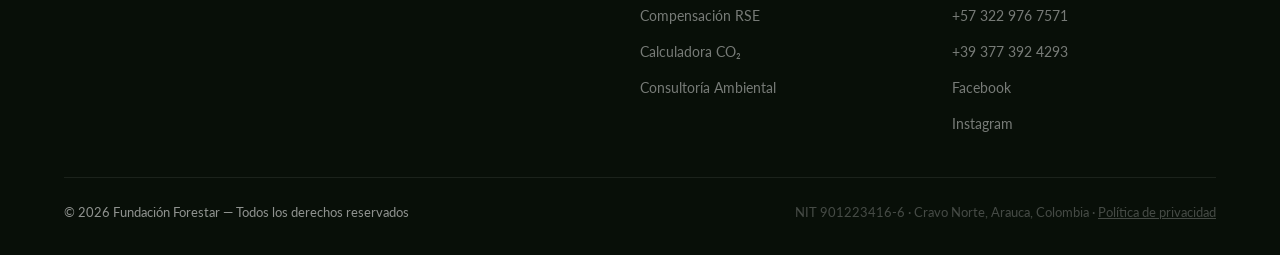
==== commit d8916b7e: "Paquete Juriepe: proyecto completo 150 ha (4.728 tCO2), precio a convenir Co-Authored-By: Claude Opu" ====
--- a/index.html
+++ b/index.html
@@ -444,6 +444,7 @@
             <div class="carbon-card fade-in"><div class="carbon-emoji">🌊</div><div class="carbon-name" data-i18n="pkg2-name">Caño</div><div class="carbon-tons" data-i18n="pkg2-tons">300 toneladas CO₂</div><div class="carbon-price">USD 6,900</div><div class="carbon-price-per" data-i18n="pkg2-per">USD 23 / tCO₂</div><a href="#contacto" class="btn-carbon" data-i18n="pkg-cta">Solicitar</a></div>
             <div class="carbon-card featured fade-in"><span class="featured-badge" data-i18n="pkg-popular">Popular</span><div class="carbon-emoji">🌾</div><div class="carbon-name" data-i18n="pkg3-name">Sabana</div><div class="carbon-tons" data-i18n="pkg3-tons">600 toneladas CO₂</div><div class="carbon-price">USD 12,000</div><div class="carbon-price-per" data-i18n="pkg3-per">USD 20 / tCO₂</div><a href="#contacto" class="btn-carbon" data-i18n="pkg-cta">Solicitar</a></div>
             <div class="carbon-card fade-in"><div class="carbon-emoji">🦅</div><div class="carbon-name" data-i18n="pkg4-name">Orinoquia</div><div class="carbon-tons" data-i18n="pkg4-tons">3.151 toneladas CO₂</div><div class="carbon-price">USD 50,416</div><div class="carbon-price-per" data-i18n="pkg4-per">USD 16 / tCO₂</div><a href="#contacto" class="btn-carbon" data-i18n="pkg-cta">Solicitar</a></div>
+            <div class="carbon-card carbon-full fade-in"><div class="carbon-full-main"><div class="carbon-emoji">🏞️</div><div><span class="carbon-full-tag" data-i18n="pkg5-tag">Proyecto completo · 150 ha</span><div class="carbon-name" data-i18n="pkg5-name">Juriepe</div><div class="carbon-tons" data-i18n="pkg5-tons">4.728 toneladas CO₂ — todo el potencial estimado del proyecto, para un solo comprador</div></div></div><div class="carbon-full-side"><div class="carbon-price" data-i18n="pkg5-price">A convenir</div><div class="carbon-price-per" data-i18n="pkg5-per">Precio según plazo y condiciones de la reserva</div><a href="#contacto" class="btn-carbon" data-i18n="pkg5-cta">Solicitar cotización</a></div></div>
         </div>
     </div>
 </section>
--- a/css/extra.css
+++ b/css/extra.css
@@ -80,3 +80,17 @@
   .timeline-content h4 { font-size: 0.98rem; }
   .timeline-content p { font-size: 0.88rem; }
 }
+
+/* Paquete Juriepe: proyecto completo, tarjeta ancha */
+.carbon-card.carbon-full { grid-column: 1 / -1; display: flex; align-items: center; justify-content: space-between; gap: 2rem; text-align: left; padding: 1.8rem 2.2rem; background: linear-gradient(135deg, #F1F8E9 0%, #fff 70%); border-color: var(--forest-light); }
+.carbon-full-main { display: flex; align-items: center; gap: 1.4rem; }
+.carbon-full-main .carbon-emoji { margin: 0; font-size: 2.6rem; }
+.carbon-full-main .carbon-tons { margin-bottom: 0; max-width: 520px; }
+.carbon-full-tag { display: inline-block; font-size: 0.72rem; font-weight: 700; text-transform: uppercase; letter-spacing: 0.6px; color: var(--forest-main); margin-bottom: 0.2rem; }
+.carbon-full-side { min-width: 230px; text-align: center; }
+.carbon-full-side .carbon-price-per { margin-bottom: 1rem; }
+@media (max-width: 768px) {
+  .carbon-card.carbon-full { flex-direction: column; text-align: center; padding: 2rem 1.5rem; gap: 1.2rem; }
+  .carbon-full-main { flex-direction: column; gap: 0.6rem; }
+  .carbon-full-side { min-width: 0; width: 100%; }
+}
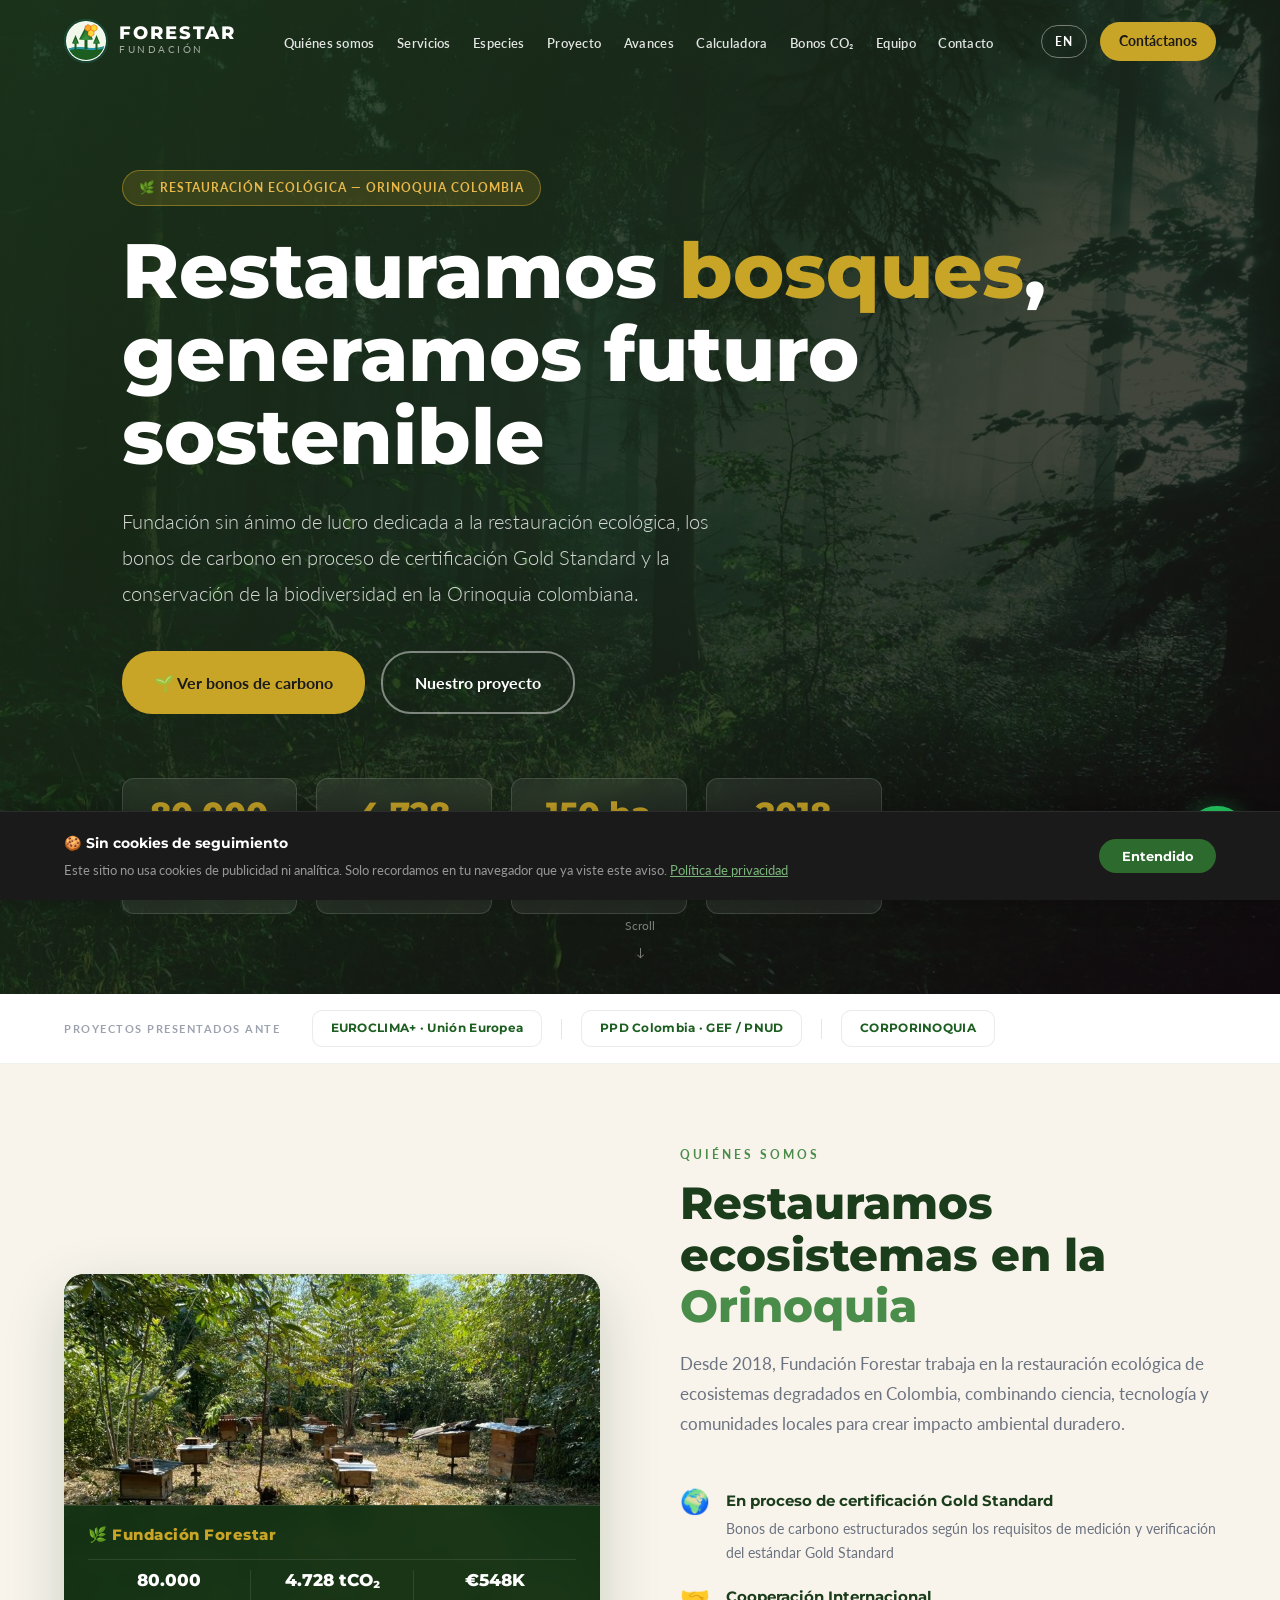
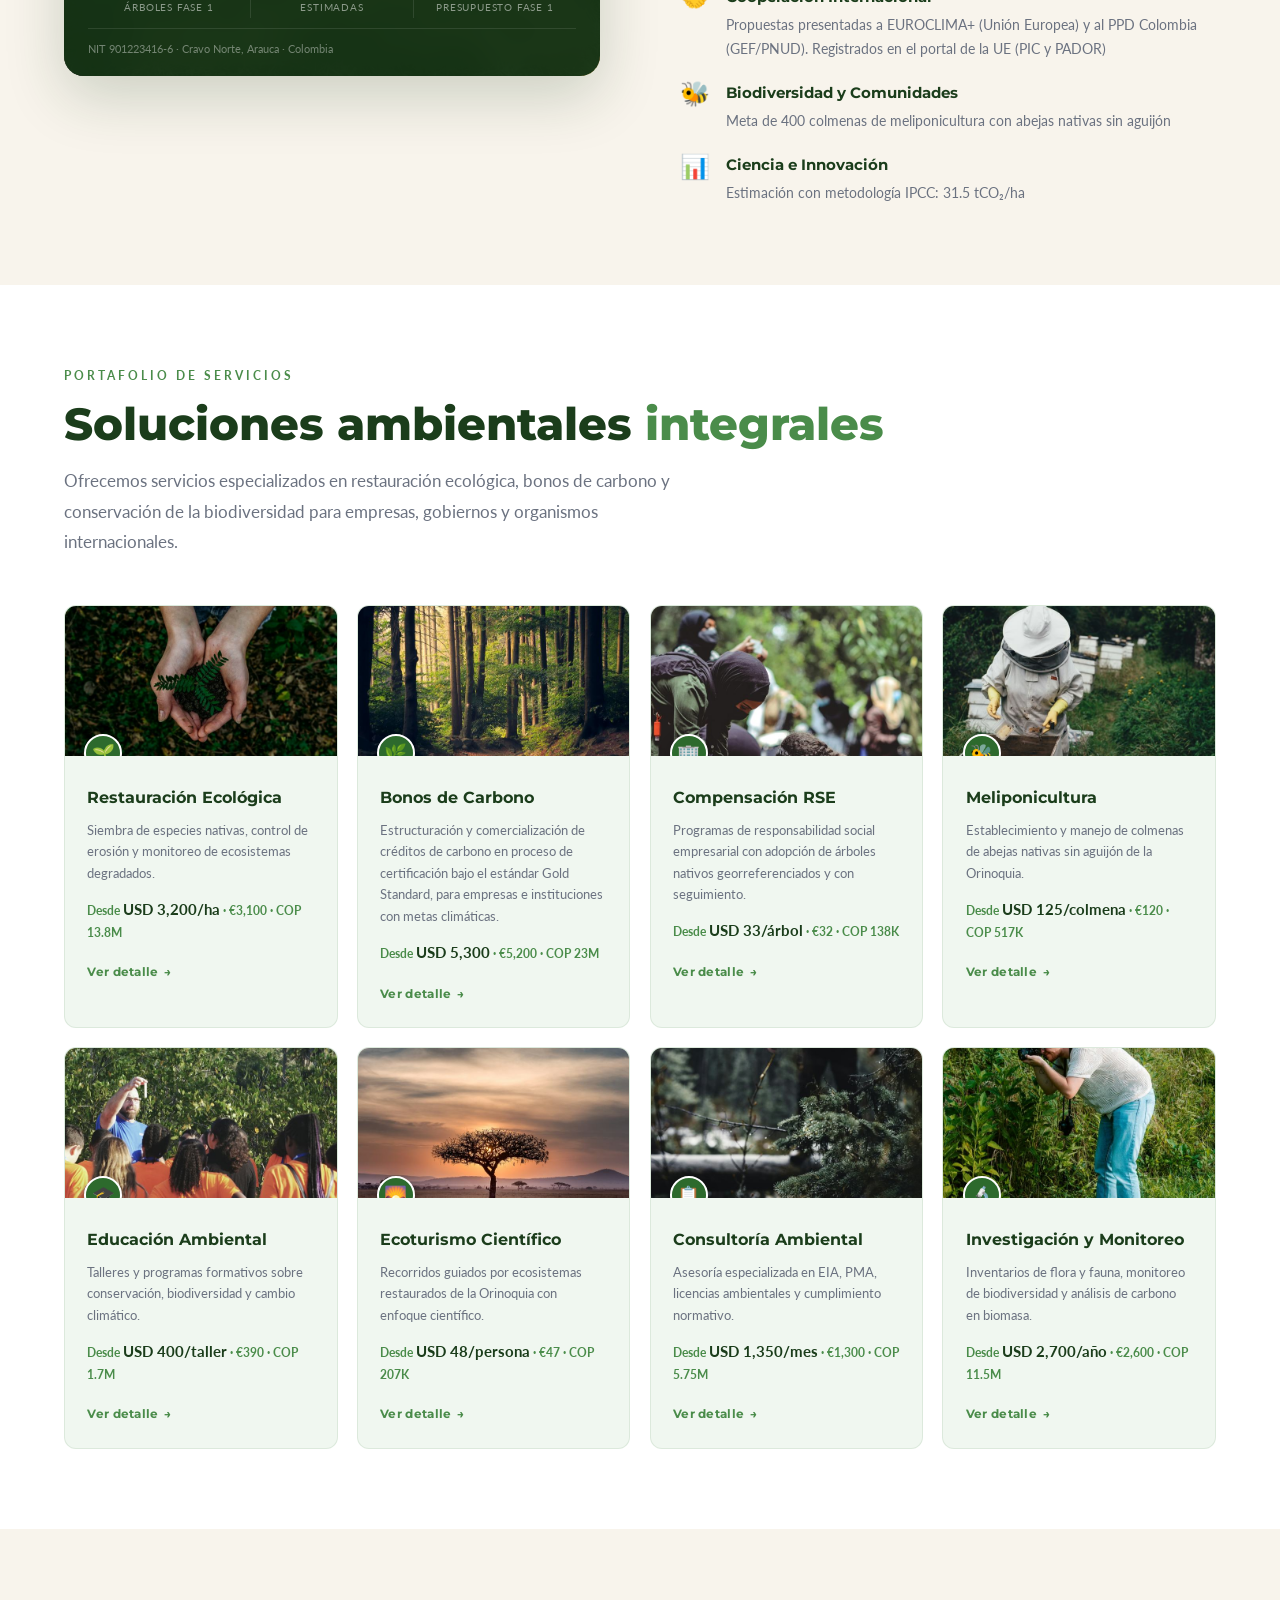
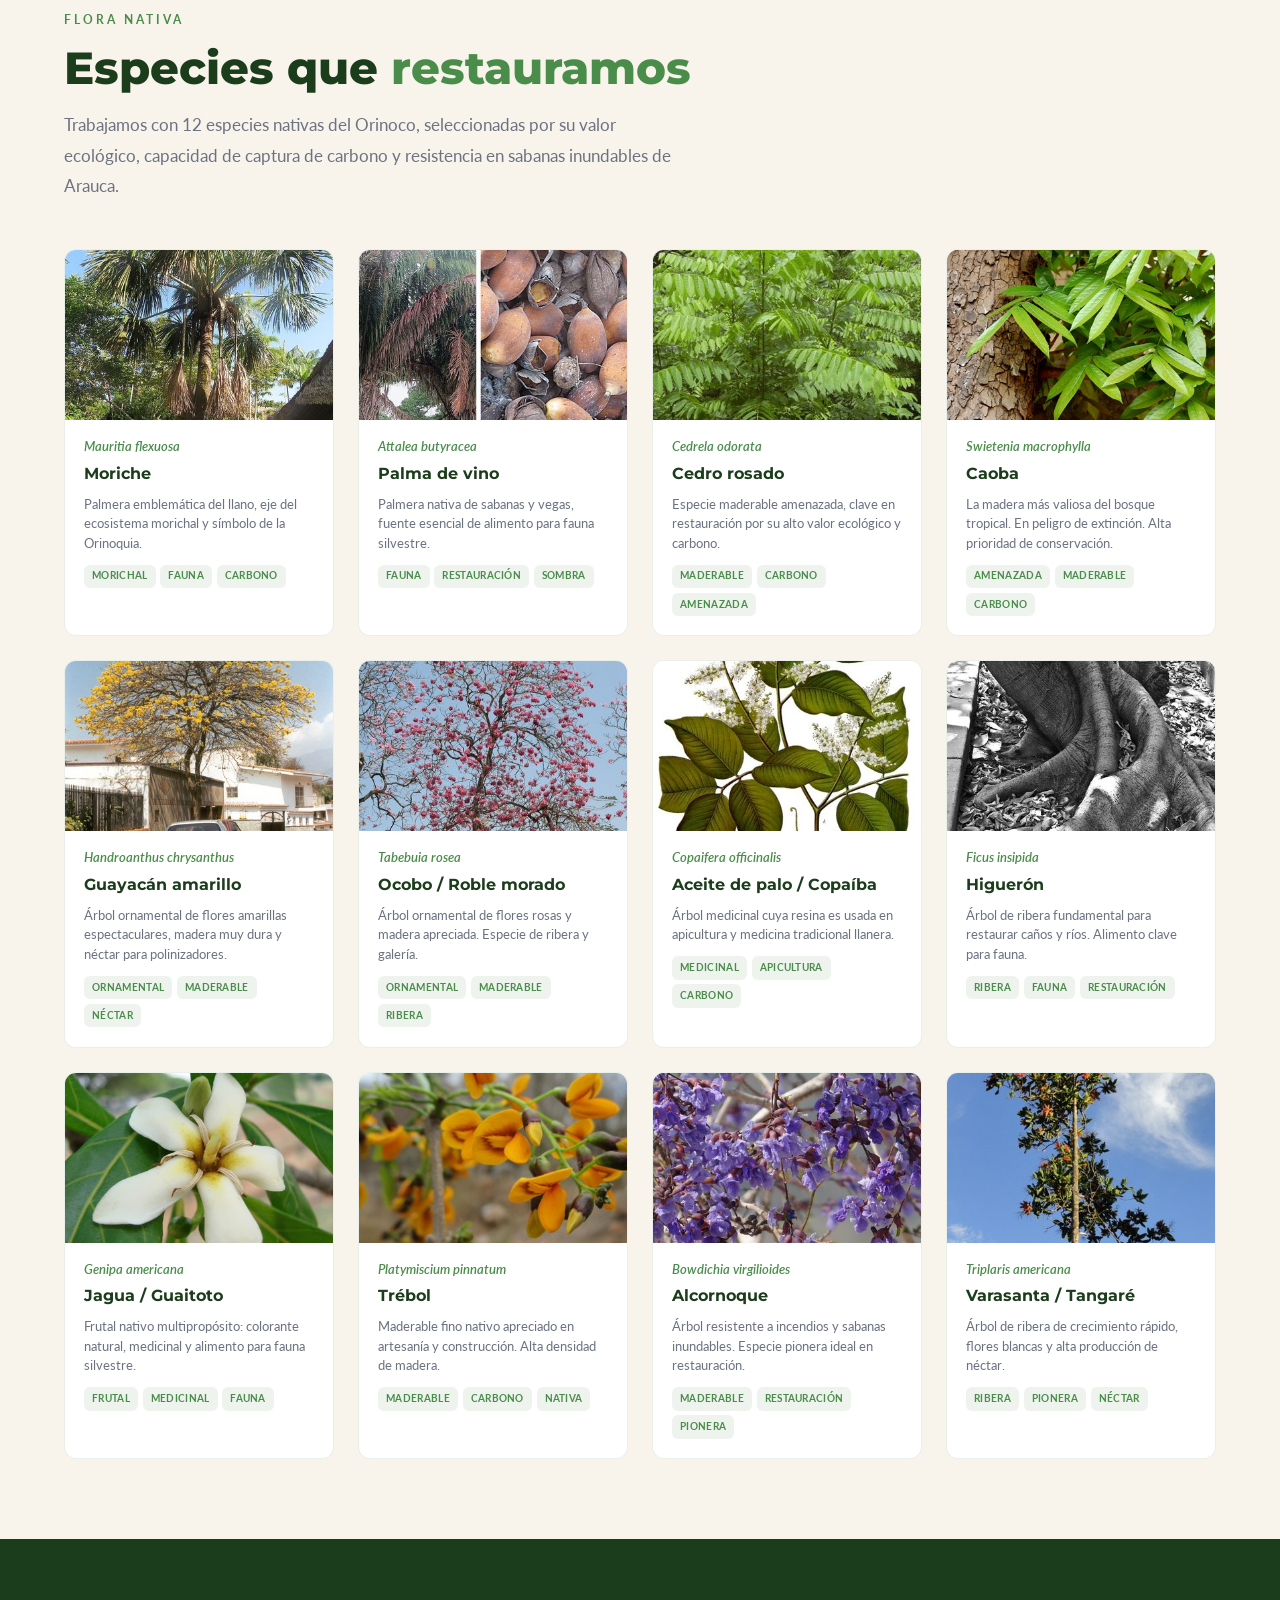
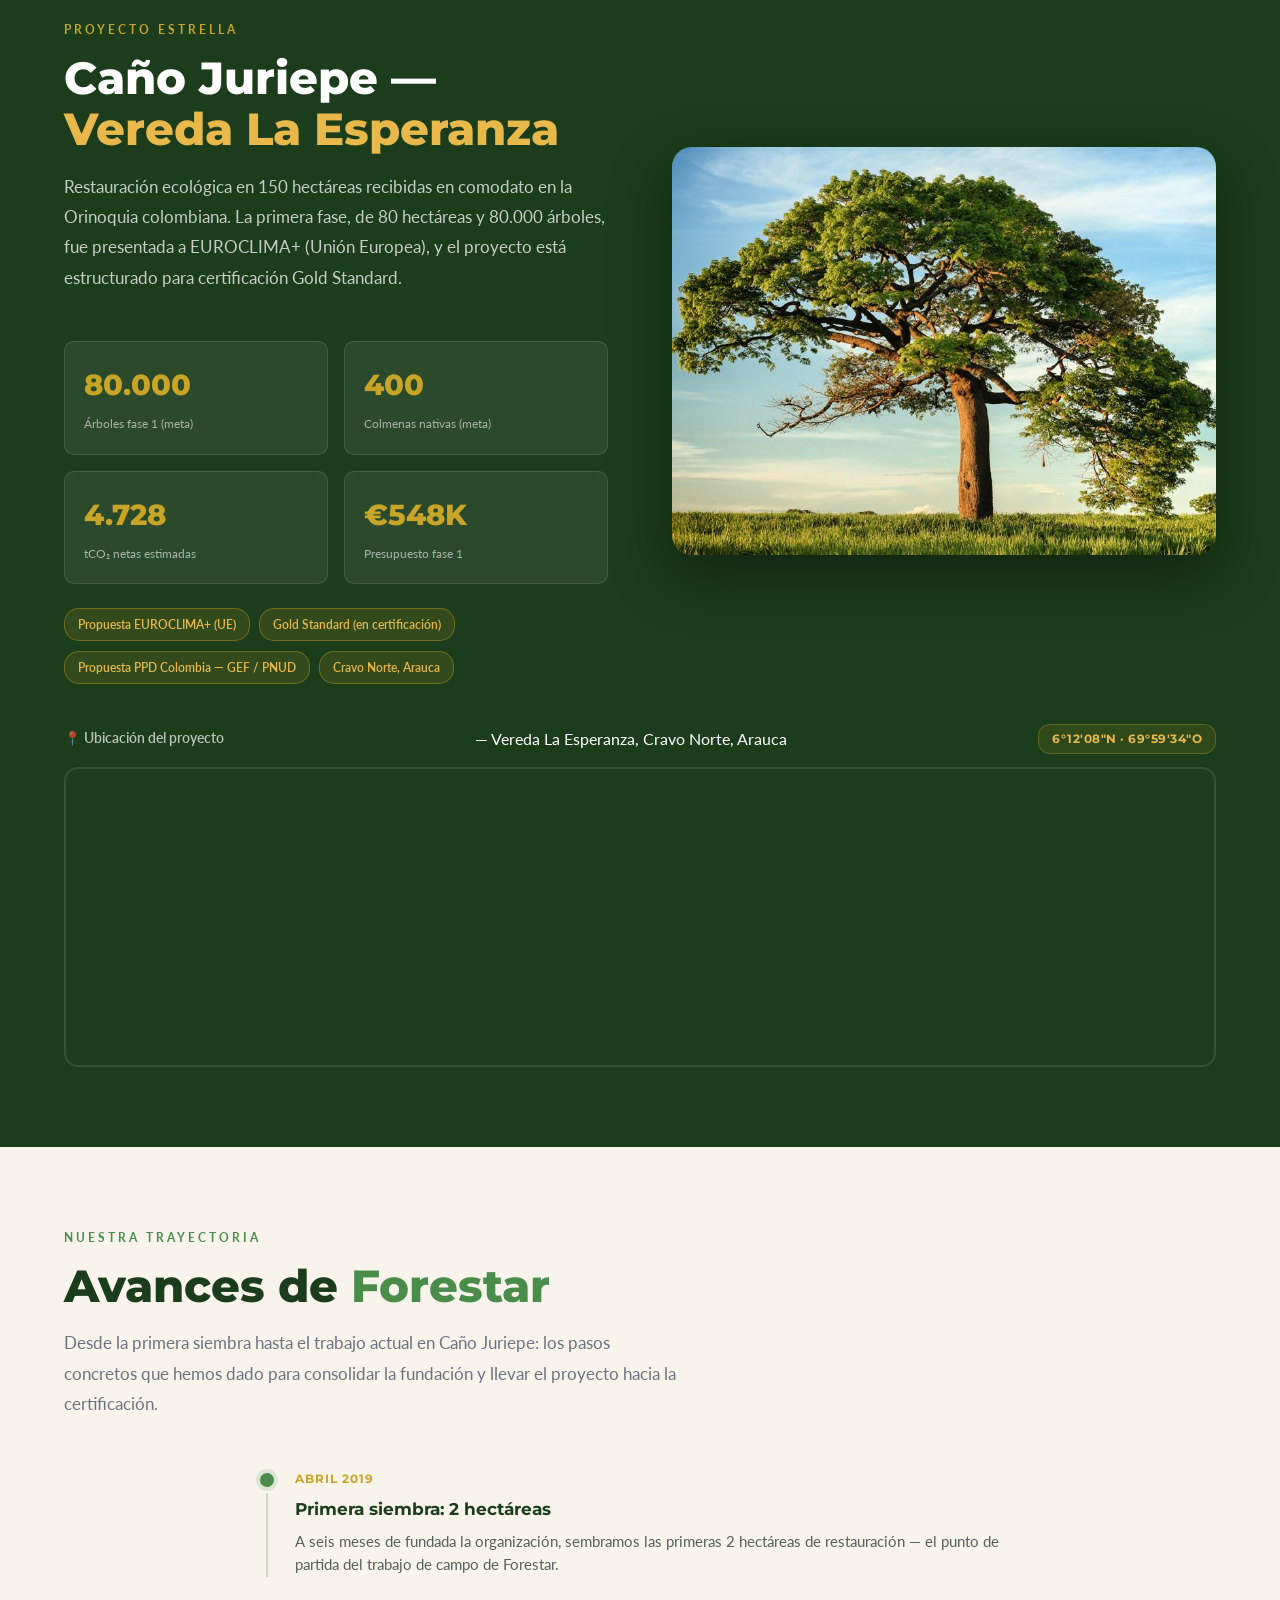
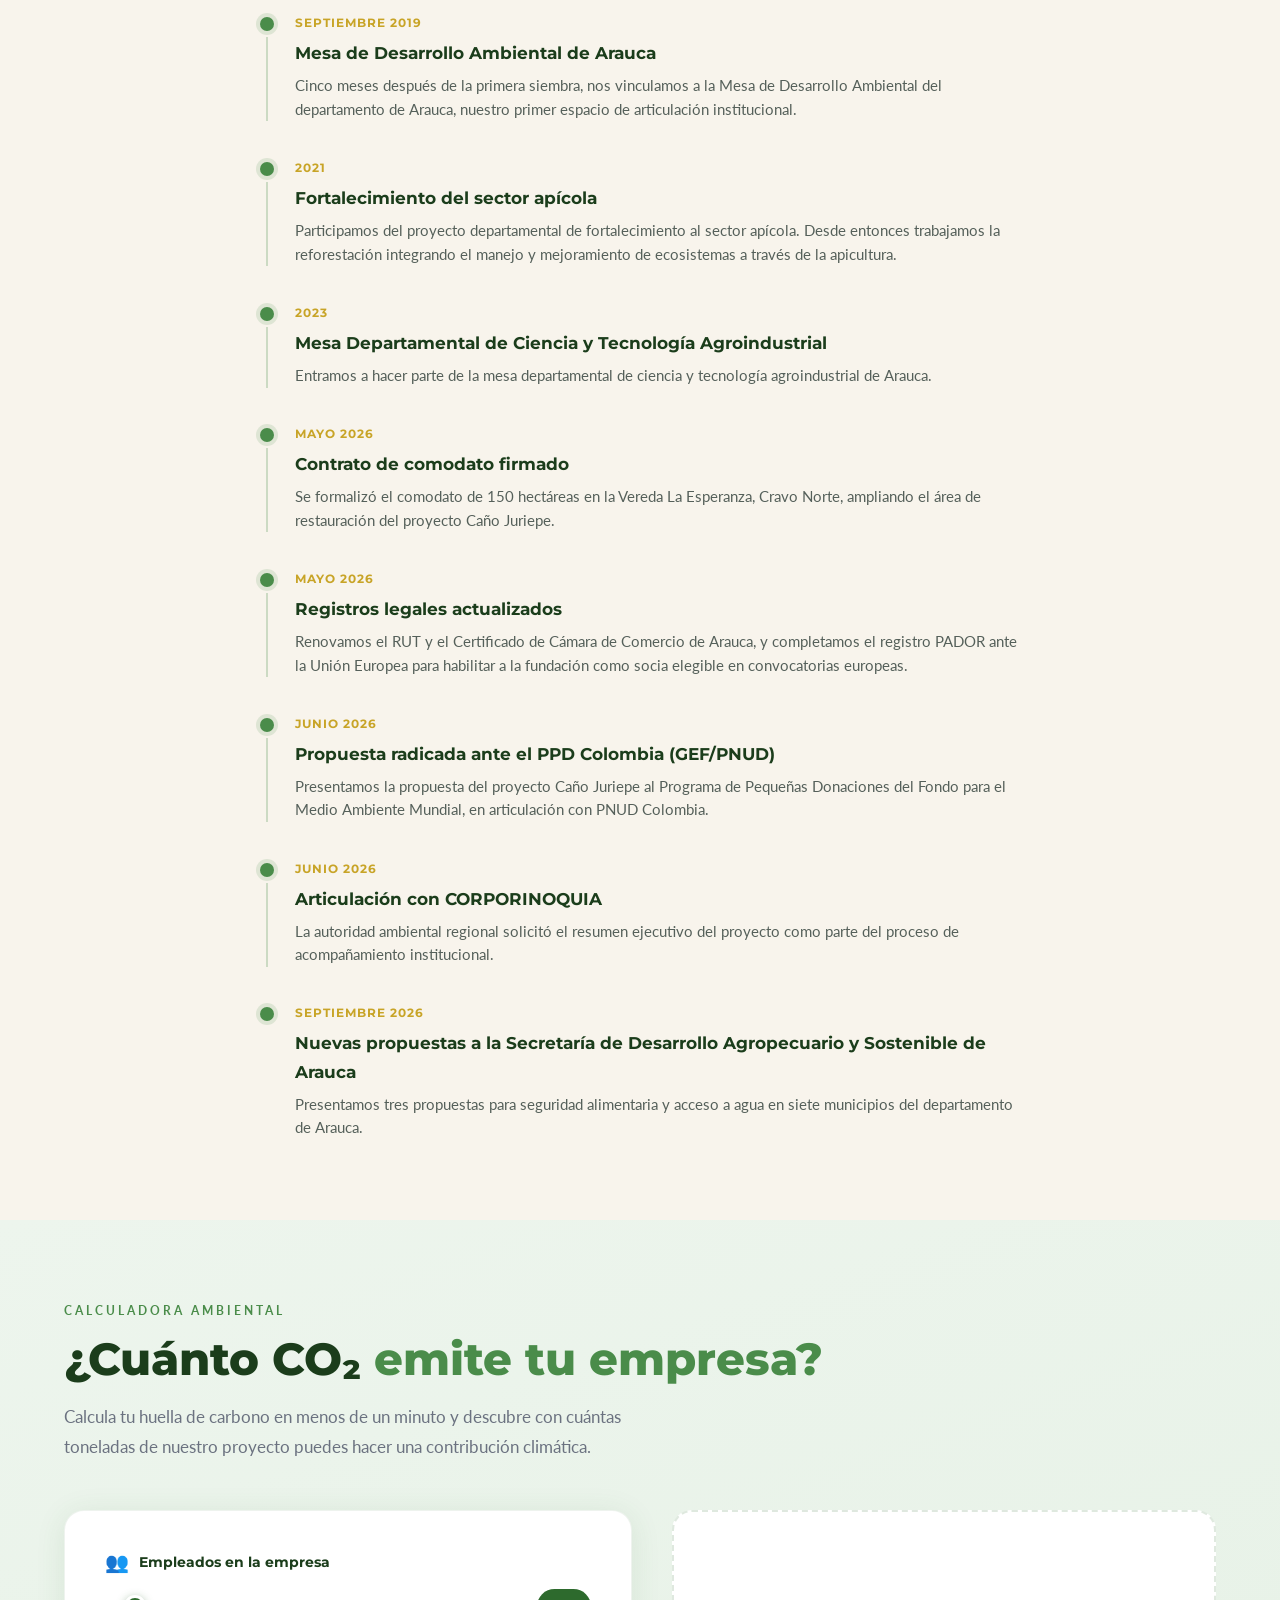
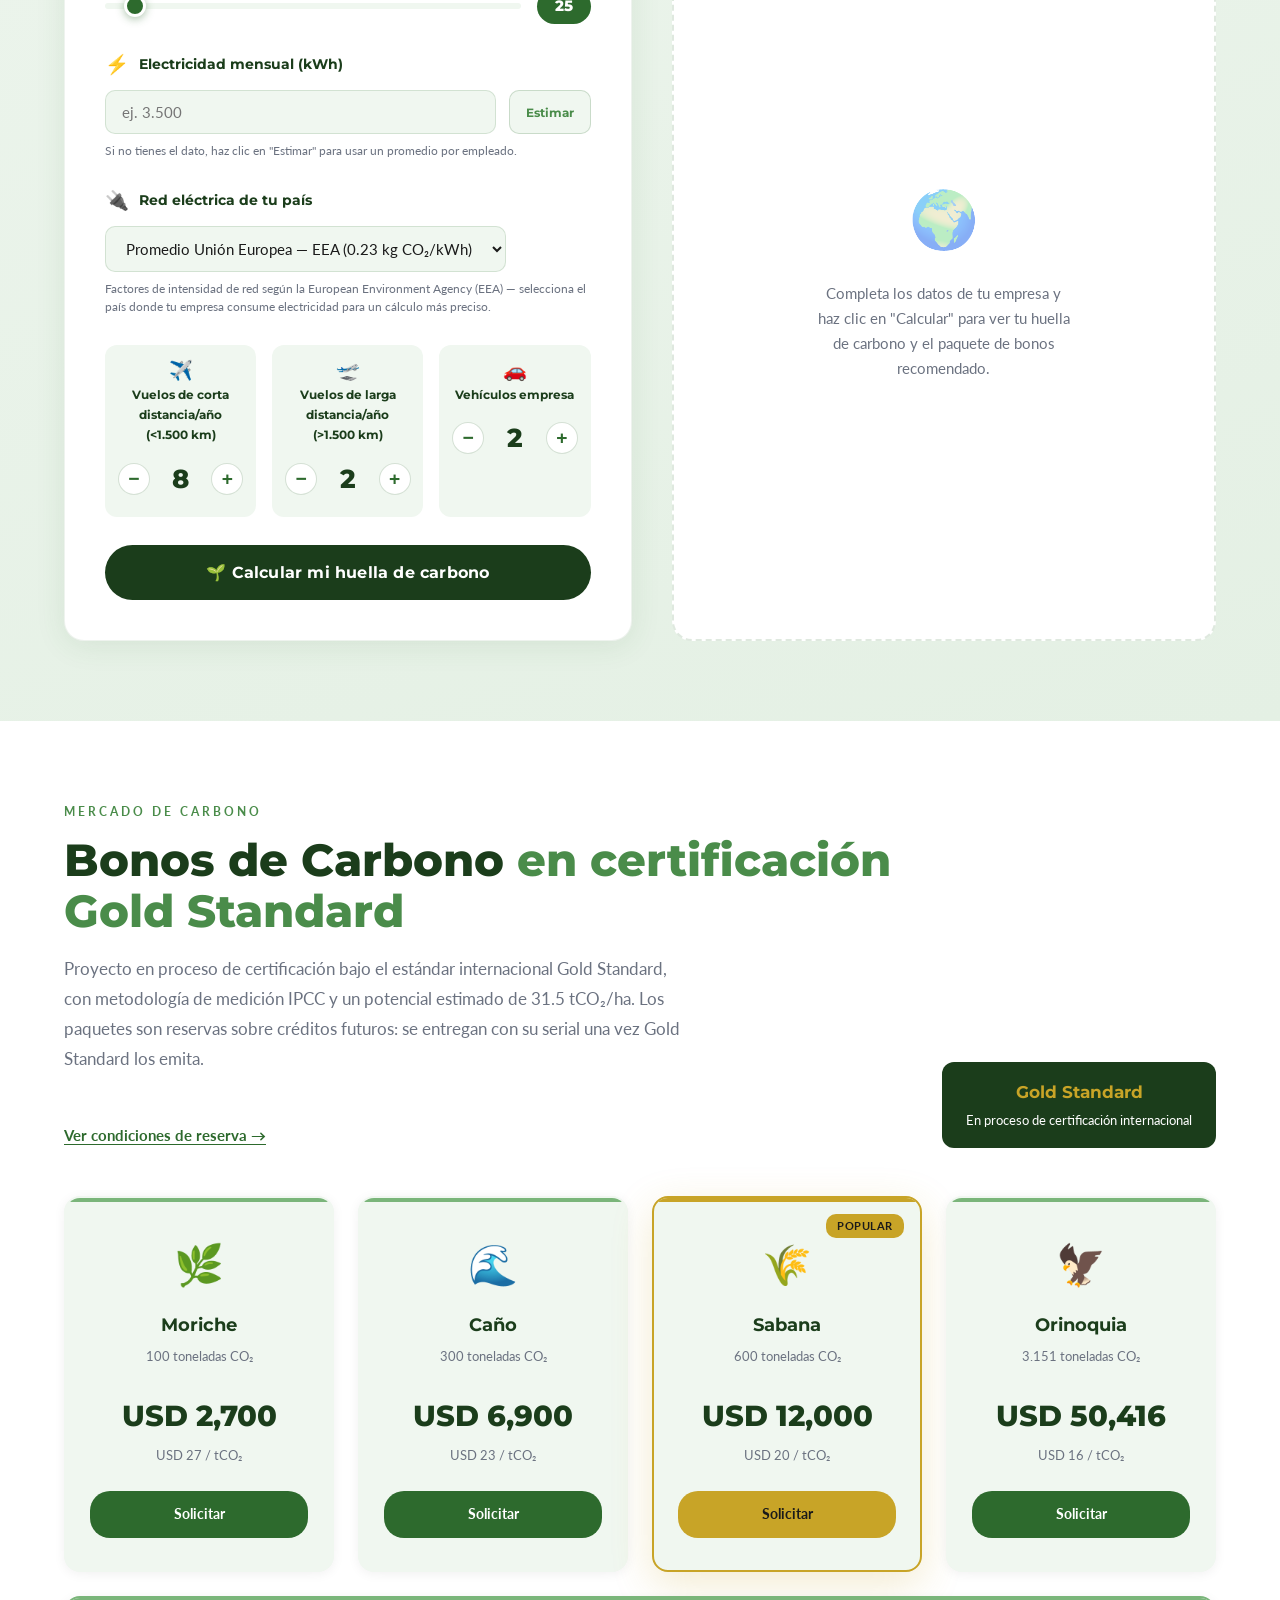
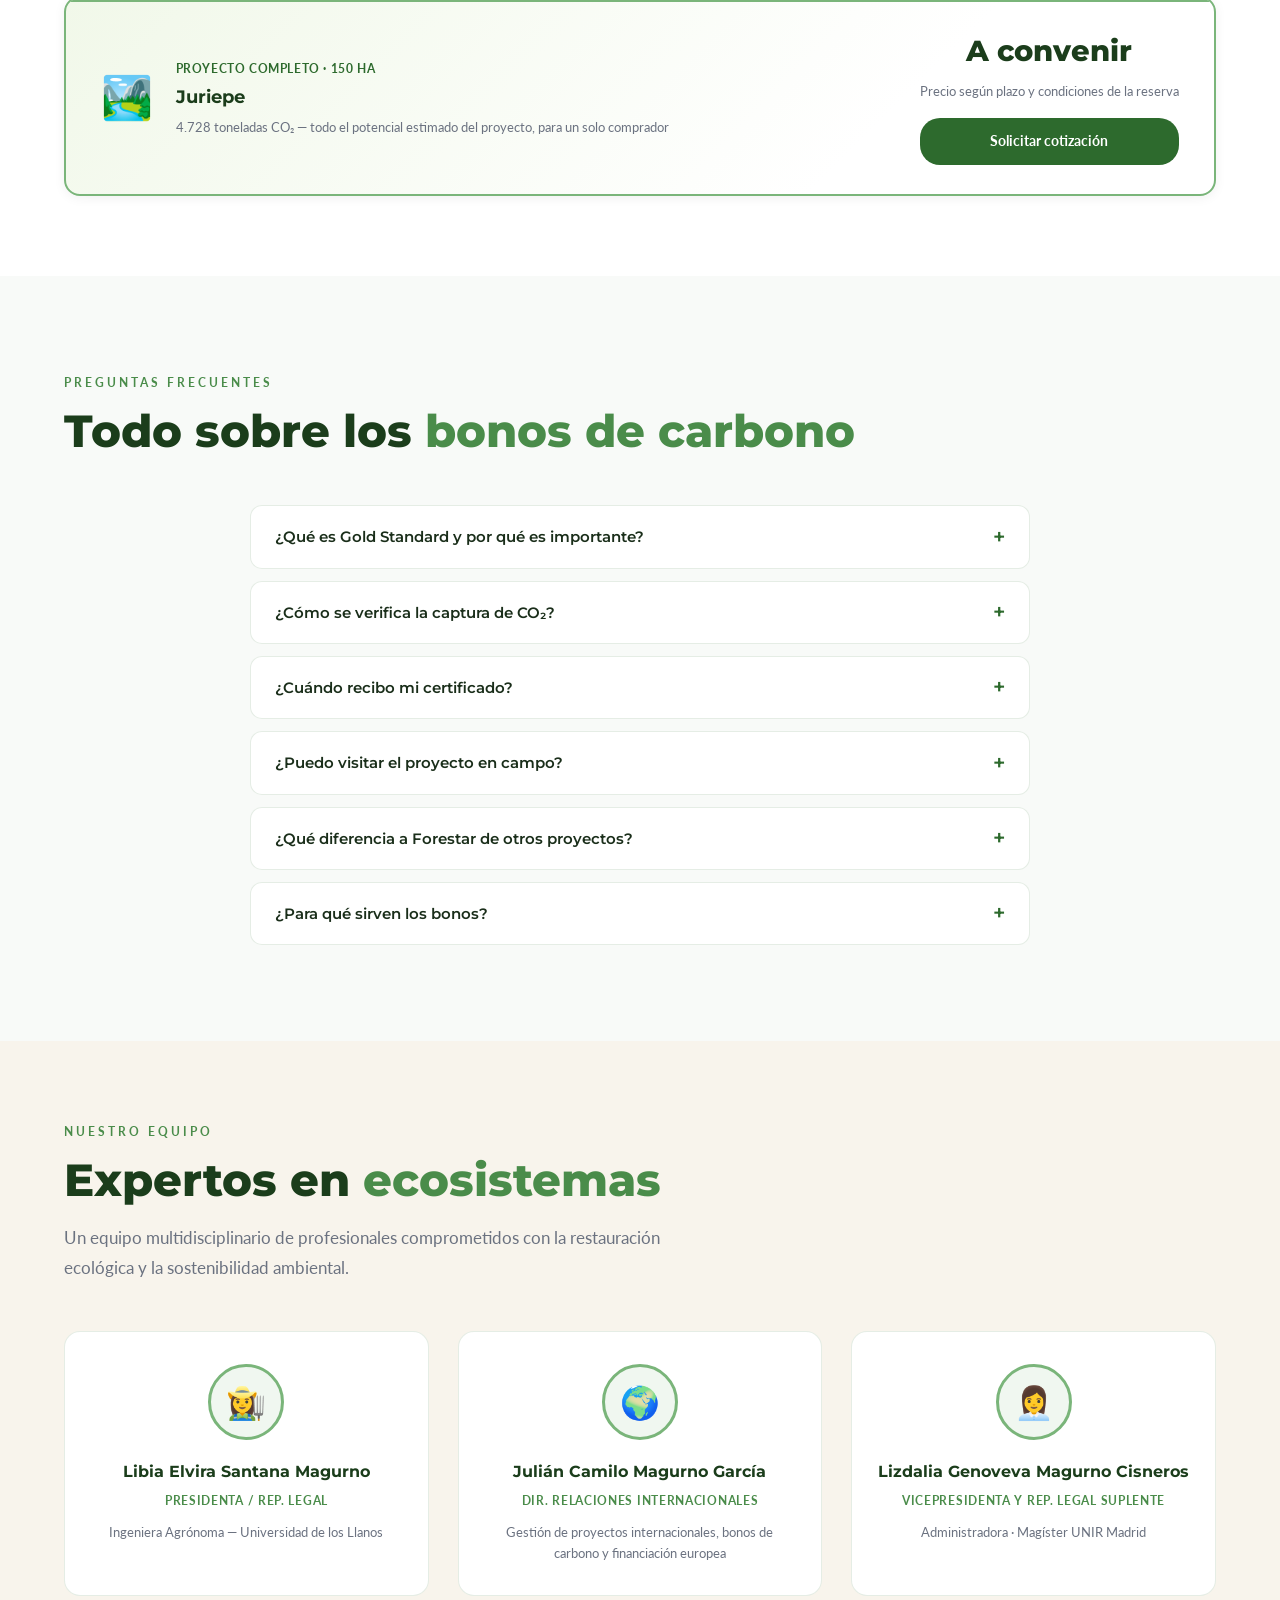
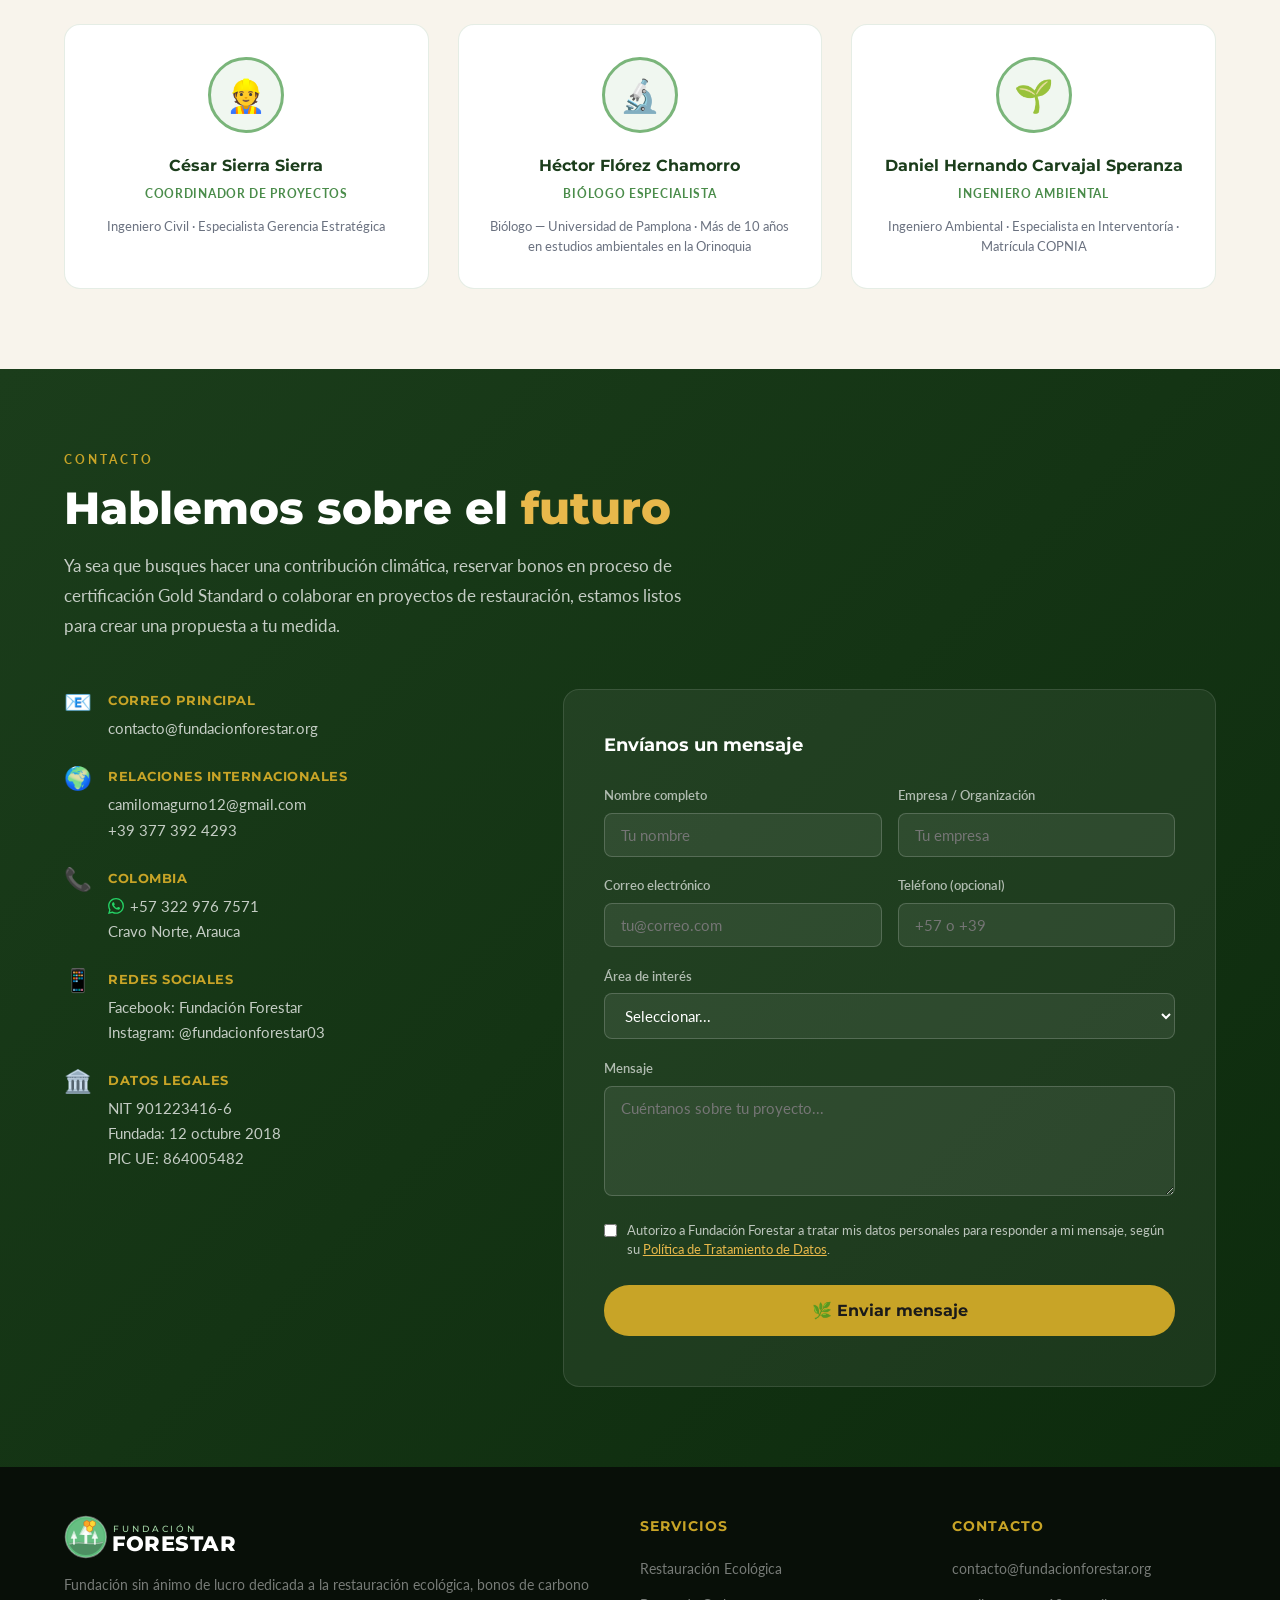
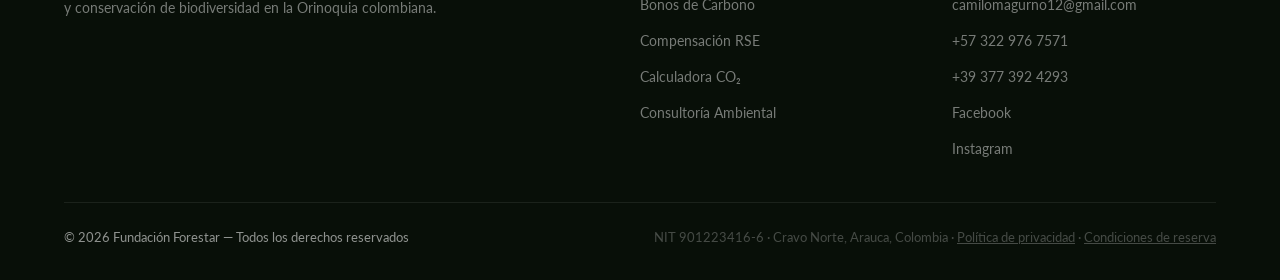
==== commit fca59a65: "Versión en inglés indexable (/en/), condiciones de reserva, imágenes propias y asunto [BONOS] en el " ====
--- a/index.html
+++ b/index.html
@@ -8,6 +8,9 @@
     <meta name="keywords" content="bonos de carbono Colombia, restauración ecológica Orinoquia, Gold Standard carbono, compensación CO2 empresas, EUROCLIMA+, conservación biodiversidad">
     <meta name="robots" content="index, follow">
     <link rel="canonical" href="https://fundacionforestar.org/">
+    <link rel="alternate" hreflang="es" href="https://fundacionforestar.org/">
+    <link rel="alternate" hreflang="en" href="https://fundacionforestar.org/en/">
+    <link rel="alternate" hreflang="x-default" href="https://fundacionforestar.org/">
     <!-- Open Graph -->
     <meta property="og:type" content="website">
     <meta property="og:url" content="https://fundacionforestar.org/">
@@ -116,7 +119,7 @@
         <li><a href="#contacto" data-i18n="nav-contact">Contacto</a></li>
     </ul>
     <div class="nav-actions">
-        <button class="btn-lang" id="langBtn">EN</button>
+        <a class="btn-lang" id="langBtn" href="/en/" hreflang="en" lang="en" title="Switch to English">EN</a>
         <a href="#contacto" class="btn-contact-nav" data-i18n="nav-cta">Contáctanos</a>
         <div class="hamburger" id="hamburger" role="button" tabindex="0" aria-label="Abrir menú" aria-controls="navMenu" aria-expanded="false"><span></span><span></span><span></span></div>
     </div>
@@ -196,14 +199,14 @@
         <h2 class="section-title"><span data-i18n="services-title-1">Soluciones ambientales</span> <span class="section-title-accent" data-i18n="services-title-2">integrales</span></h2>
         <p class="section-desc" data-i18n="services-desc">Ofrecemos servicios especializados en restauración ecológica, bonos de carbono y conservación de la biodiversidad para empresas, gobiernos y organismos internacionales.</p>
         <div class="services-grid">
-            <div class="service-card fade-in"><div class="service-img"><img src="https://images.unsplash.com/photo-1542601906990-b4d3fb778b09?auto=format&fit=crop&w=600&h=300&q=80" alt="Restauración Ecológica"><div class="service-icon">🌱</div></div><div class="service-body"><div class="service-name" data-i18n="svc1-name">Restauración Ecológica</div><p class="service-desc" data-i18n="svc1-desc">Siembra de especies nativas, control de erosión y monitoreo de ecosistemas degradados.</p><div class="service-price">Desde <span class="price-usd">USD 3,200/ha</span> · €3,100 · COP 13.8M</div><button class="service-more-btn">Ver detalle <span class="arr">→</span></button></div></div>
-            <div class="service-card fade-in"><div class="service-img"><img src="https://images.unsplash.com/photo-1441974231531-c6227db76b6e?auto=format&fit=crop&w=600&h=300&q=80" alt="Bonos de Carbono"><div class="service-icon">🌿</div></div><div class="service-body"><div class="service-name" data-i18n="svc2-name">Bonos de Carbono</div><p class="service-desc" data-i18n="svc2-desc">Estructuración y comercialización de créditos de carbono en proceso de certificación bajo el estándar Gold Standard, para empresas e instituciones con metas climáticas.</p><div class="service-price">Desde <span class="price-usd">USD 5,300</span> · €5,200 · COP 23M</div><button class="service-more-btn">Ver detalle <span class="arr">→</span></button></div></div>
-            <div class="service-card fade-in"><div class="service-img"><img src="https://images.unsplash.com/photo-1598335624134-5bceb5de202d?auto=format&fit=crop&w=600&h=300&q=80" alt="Compensación RSE"><div class="service-icon">🏢</div></div><div class="service-body"><div class="service-name" data-i18n="svc3-name">Compensación RSE</div><p class="service-desc" data-i18n="svc3-desc">Programas de responsabilidad social empresarial con adopción de árboles nativos georreferenciados y con seguimiento.</p><div class="service-price">Desde <span class="price-usd">USD 33/árbol</span> · €32 · COP 138K</div><button class="service-more-btn">Ver detalle <span class="arr">→</span></button></div></div>
-            <div class="service-card fade-in"><div class="service-img"><img src="https://images.unsplash.com/photo-1473973266408-ed4e27abdd47?auto=format&fit=crop&w=600&h=300&q=80" alt="Meliponicultura"><div class="service-icon">🐝</div></div><div class="service-body"><div class="service-name" data-i18n="svc4-name">Meliponicultura</div><p class="service-desc" data-i18n="svc4-desc">Establecimiento y manejo de colmenas de abejas nativas sin aguijón de la Orinoquia.</p><div class="service-price">Desde <span class="price-usd">USD 125/colmena</span> · €120 · COP 517K</div><button class="service-more-btn">Ver detalle <span class="arr">→</span></button></div></div>
-            <div class="service-card fade-in"><div class="service-img"><img src="https://images.unsplash.com/photo-1565792894736-eeced66760d7?auto=format&fit=crop&w=600&h=300&q=80" alt="Educación Ambiental"><div class="service-icon">🎓</div></div><div class="service-body"><div class="service-name" data-i18n="svc5-name">Educación Ambiental</div><p class="service-desc" data-i18n="svc5-desc">Talleres y programas formativos sobre conservación, biodiversidad y cambio climático.</p><div class="service-price">Desde <span class="price-usd">USD 400/taller</span> · €390 · COP 1.7M</div><button class="service-more-btn">Ver detalle <span class="arr">→</span></button></div></div>
-            <div class="service-card fade-in"><div class="service-img"><img src="https://images.unsplash.com/photo-1516026672322-bc52d61a55d5?auto=format&fit=crop&w=600&h=300&q=80" alt="Ecoturismo Científico"><div class="service-icon">🌄</div></div><div class="service-body"><div class="service-name" data-i18n="svc6-name">Ecoturismo Científico</div><p class="service-desc" data-i18n="svc6-desc">Recorridos guiados por ecosistemas restaurados de la Orinoquia con enfoque científico.</p><div class="service-price">Desde <span class="price-usd">USD 48/persona</span> · €47 · COP 207K</div><button class="service-more-btn">Ver detalle <span class="arr">→</span></button></div></div>
-            <div class="service-card fade-in"><div class="service-img"><img src="https://images.unsplash.com/photo-1726098206872-e0d859aa1e34?auto=format&fit=crop&w=600&h=300&q=80" alt="Consultoría Ambiental"><div class="service-icon">📋</div></div><div class="service-body"><div class="service-name" data-i18n="svc7-name">Consultoría Ambiental</div><p class="service-desc" data-i18n="svc7-desc">Asesoría especializada en EIA, PMA, licencias ambientales y cumplimiento normativo.</p><div class="service-price">Desde <span class="price-usd">USD 1,350/mes</span> · €1,300 · COP 5.75M</div><button class="service-more-btn">Ver detalle <span class="arr">→</span></button></div></div>
-            <div class="service-card fade-in"><div class="service-img"><img src="https://images.unsplash.com/photo-1752110382999-15e510962691?auto=format&fit=crop&w=600&h=300&q=80" alt="Investigación y Monitoreo"><div class="service-icon">🔬</div></div><div class="service-body"><div class="service-name" data-i18n="svc8-name">Investigación y Monitoreo</div><p class="service-desc" data-i18n="svc8-desc">Inventarios de flora y fauna, monitoreo de biodiversidad y análisis de carbono en biomasa.</p><div class="service-price">Desde <span class="price-usd">USD 2,700/año</span> · €2,600 · COP 11.5M</div><button class="service-more-btn">Ver detalle <span class="arr">→</span></button></div></div>
+            <div class="service-card fade-in"><div class="service-img"><img src="img/fotos/servicio-restauracion.jpg" alt="Restauración Ecológica"><div class="service-icon">🌱</div></div><div class="service-body"><div class="service-name" data-i18n="svc1-name">Restauración Ecológica</div><p class="service-desc" data-i18n="svc1-desc">Siembra de especies nativas, control de erosión y monitoreo de ecosistemas degradados.</p><div class="service-price">Desde <span class="price-usd">USD 3,200/ha</span> · €3,100 · COP 13.8M</div><button class="service-more-btn">Ver detalle <span class="arr">→</span></button></div></div>
+            <div class="service-card fade-in"><div class="service-img"><img src="img/fotos/servicio-bonos.jpg" alt="Bonos de Carbono"><div class="service-icon">🌿</div></div><div class="service-body"><div class="service-name" data-i18n="svc2-name">Bonos de Carbono</div><p class="service-desc" data-i18n="svc2-desc">Estructuración y comercialización de créditos de carbono en proceso de certificación bajo el estándar Gold Standard, para empresas e instituciones con metas climáticas.</p><div class="service-price">Desde <span class="price-usd">USD 5,300</span> · €5,200 · COP 23M</div><button class="service-more-btn">Ver detalle <span class="arr">→</span></button></div></div>
+            <div class="service-card fade-in"><div class="service-img"><img src="img/fotos/servicio-rse.jpg" alt="Compensación RSE"><div class="service-icon">🏢</div></div><div class="service-body"><div class="service-name" data-i18n="svc3-name">Compensación RSE</div><p class="service-desc" data-i18n="svc3-desc">Programas de responsabilidad social empresarial con adopción de árboles nativos georreferenciados y con seguimiento.</p><div class="service-price">Desde <span class="price-usd">USD 33/árbol</span> · €32 · COP 138K</div><button class="service-more-btn">Ver detalle <span class="arr">→</span></button></div></div>
+            <div class="service-card fade-in"><div class="service-img"><img src="img/fotos/servicio-meliponicultura.jpg" alt="Meliponicultura"><div class="service-icon">🐝</div></div><div class="service-body"><div class="service-name" data-i18n="svc4-name">Meliponicultura</div><p class="service-desc" data-i18n="svc4-desc">Establecimiento y manejo de colmenas de abejas nativas sin aguijón de la Orinoquia.</p><div class="service-price">Desde <span class="price-usd">USD 125/colmena</span> · €120 · COP 517K</div><button class="service-more-btn">Ver detalle <span class="arr">→</span></button></div></div>
+            <div class="service-card fade-in"><div class="service-img"><img src="img/fotos/servicio-educacion.jpg" alt="Educación Ambiental"><div class="service-icon">🎓</div></div><div class="service-body"><div class="service-name" data-i18n="svc5-name">Educación Ambiental</div><p class="service-desc" data-i18n="svc5-desc">Talleres y programas formativos sobre conservación, biodiversidad y cambio climático.</p><div class="service-price">Desde <span class="price-usd">USD 400/taller</span> · €390 · COP 1.7M</div><button class="service-more-btn">Ver detalle <span class="arr">→</span></button></div></div>
+            <div class="service-card fade-in"><div class="service-img"><img src="img/fotos/servicio-ecoturismo.jpg" alt="Ecoturismo Científico"><div class="service-icon">🌄</div></div><div class="service-body"><div class="service-name" data-i18n="svc6-name">Ecoturismo Científico</div><p class="service-desc" data-i18n="svc6-desc">Recorridos guiados por ecosistemas restaurados de la Orinoquia con enfoque científico.</p><div class="service-price">Desde <span class="price-usd">USD 48/persona</span> · €47 · COP 207K</div><button class="service-more-btn">Ver detalle <span class="arr">→</span></button></div></div>
+            <div class="service-card fade-in"><div class="service-img"><img src="img/fotos/servicio-consultoria.jpg" alt="Consultoría Ambiental"><div class="service-icon">📋</div></div><div class="service-body"><div class="service-name" data-i18n="svc7-name">Consultoría Ambiental</div><p class="service-desc" data-i18n="svc7-desc">Asesoría especializada en EIA, PMA, licencias ambientales y cumplimiento normativo.</p><div class="service-price">Desde <span class="price-usd">USD 1,350/mes</span> · €1,300 · COP 5.75M</div><button class="service-more-btn">Ver detalle <span class="arr">→</span></button></div></div>
+            <div class="service-card fade-in"><div class="service-img"><img src="img/fotos/servicio-investigacion.jpg" alt="Investigación y Monitoreo"><div class="service-icon">🔬</div></div><div class="service-body"><div class="service-name" data-i18n="svc8-name">Investigación y Monitoreo</div><p class="service-desc" data-i18n="svc8-desc">Inventarios de flora y fauna, monitoreo de biodiversidad y análisis de carbono en biomasa.</p><div class="service-price">Desde <span class="price-usd">USD 2,700/año</span> · €2,600 · COP 11.5M</div><button class="service-more-btn">Ver detalle <span class="arr">→</span></button></div></div>
         </div>
     </div>
 </section>
@@ -248,7 +251,7 @@
                 </div>
             </div>
             <div class="project-image fade-in">
-                <img src="https://images.unsplash.com/photo-1502082553048-f009c37129b9?auto=format&fit=crop&w=800&h=600&q=80" alt="Proyecto Caño Juriepe" loading="lazy">
+                <img src="img/fotos/proyecto-juriepe.jpg" alt="Proyecto Caño Juriepe" loading="lazy">
             </div>
         </div>
         <!-- MAPA DEL PROYECTO -->
@@ -436,6 +439,7 @@
                 <div class="section-label" data-i18n="carbon-label">Mercado de Carbono</div>
                 <h2 class="section-title"><span data-i18n="carbon-title-1">Bonos de Carbono</span> <span class="section-title-accent" data-i18n="carbon-title-2">en certificación Gold Standard</span></h2>
                 <p class="section-desc" data-i18n="carbon-desc">Proyecto en proceso de certificación bajo el estándar internacional Gold Standard, con metodología de medición IPCC y un potencial estimado de 31.5 tCO₂/ha. Los paquetes son reservas sobre créditos futuros: se entregan con su serial una vez Gold Standard los emita.</p>
+                <p class="carbon-terms"><a href="condiciones-reserva.html" data-i18n="carbon-terms">Ver condiciones de reserva →</a></p>
             </div>
             <div class="carbon-badge"><strong>Gold Standard</strong><span data-i18n="carbon-badge-sub">En proceso de certificación internacional</span></div>
         </div>
@@ -573,7 +577,7 @@
         </div>
         <div class="footer-bottom">
             <span data-i18n="footer-copy">© 2026 Fundación Forestar — Todos los derechos reservados</span>
-            <span class="footer-nit">NIT 901223416-6 · Cravo Norte, Arauca, Colombia · <a href="privacidad.html" data-i18n="footer-privacy">Política de privacidad</a></span>
+            <span class="footer-nit">NIT 901223416-6 · Cravo Norte, Arauca, Colombia · <a href="privacidad.html" data-i18n="footer-privacy">Política de privacidad</a> · <a href="condiciones-reserva.html" data-i18n="footer-terms">Condiciones de reserva</a></span>
         </div>
     </div>
 </footer>
--- a/css/style.css
+++ b/css/style.css
@@ -39,7 +39,7 @@
 .hamburger span { width: 24px; height: 2px; background: var(--white); transition: var(--t); display: block; }
 
 .hero { min-height: 100vh; position: relative; display: flex; align-items: center; overflow: hidden; }
-.hero-bg { position: absolute; inset: 0; background: linear-gradient(135deg, #1b3d1b 0%, #2d6a2d 50%, #0d2b0d 100%); background-image: url('https://images.unsplash.com/photo-1448375240586-882707db888b?auto=format&fit=crop&w=1920&h=1080&q=80'); background-size: cover; background-position: center; filter: brightness(0.45); }
+.hero-bg { position: absolute; inset: 0; background: linear-gradient(135deg, #1b3d1b 0%, #2d6a2d 50%, #0d2b0d 100%); background-image: url('../img/fotos/hero-bosque.jpg'); background-size: cover; background-position: center; filter: brightness(0.45); }
 .hero-overlay { position: absolute; inset: 0; background: linear-gradient(135deg, rgba(27,61,27,0.75) 0%, rgba(0,0,0,0.35) 100%); }
 .hero-content { position: relative; z-index: 2; max-width: 1200px; margin: 0 auto; padding: 0 5%; padding-top: 90px; }
 .hero-badge { display: inline-flex; align-items: center; gap: 0.5rem; background: rgba(200,164,39,0.18); border: 1px solid rgba(200,164,39,0.5); color: var(--carbon-amber); padding: 0.4rem 1rem; border-radius: 20px; font-size: 0.78rem; font-weight: 700; letter-spacing: 1px; text-transform: uppercase; margin-bottom: 1.5rem; }
--- a/css/extra.css
+++ b/css/extra.css
@@ -94,3 +94,9 @@
   .carbon-full-main { flex-direction: column; gap: 0.6rem; }
   .carbon-full-side { min-width: 0; width: 100%; }
 }
+
+/* Enlace a condiciones de reserva */
+.carbon-terms { margin-top: 0.8rem; font-size: 0.92rem; }
+.carbon-terms a { color: var(--forest-main); font-weight: 700; text-decoration: none; border-bottom: 1px solid currentColor; }
+.carbon-terms a:hover { color: var(--forest-dark); }
+a.btn-lang { text-decoration: none; display: inline-flex; align-items: center; justify-content: center; }
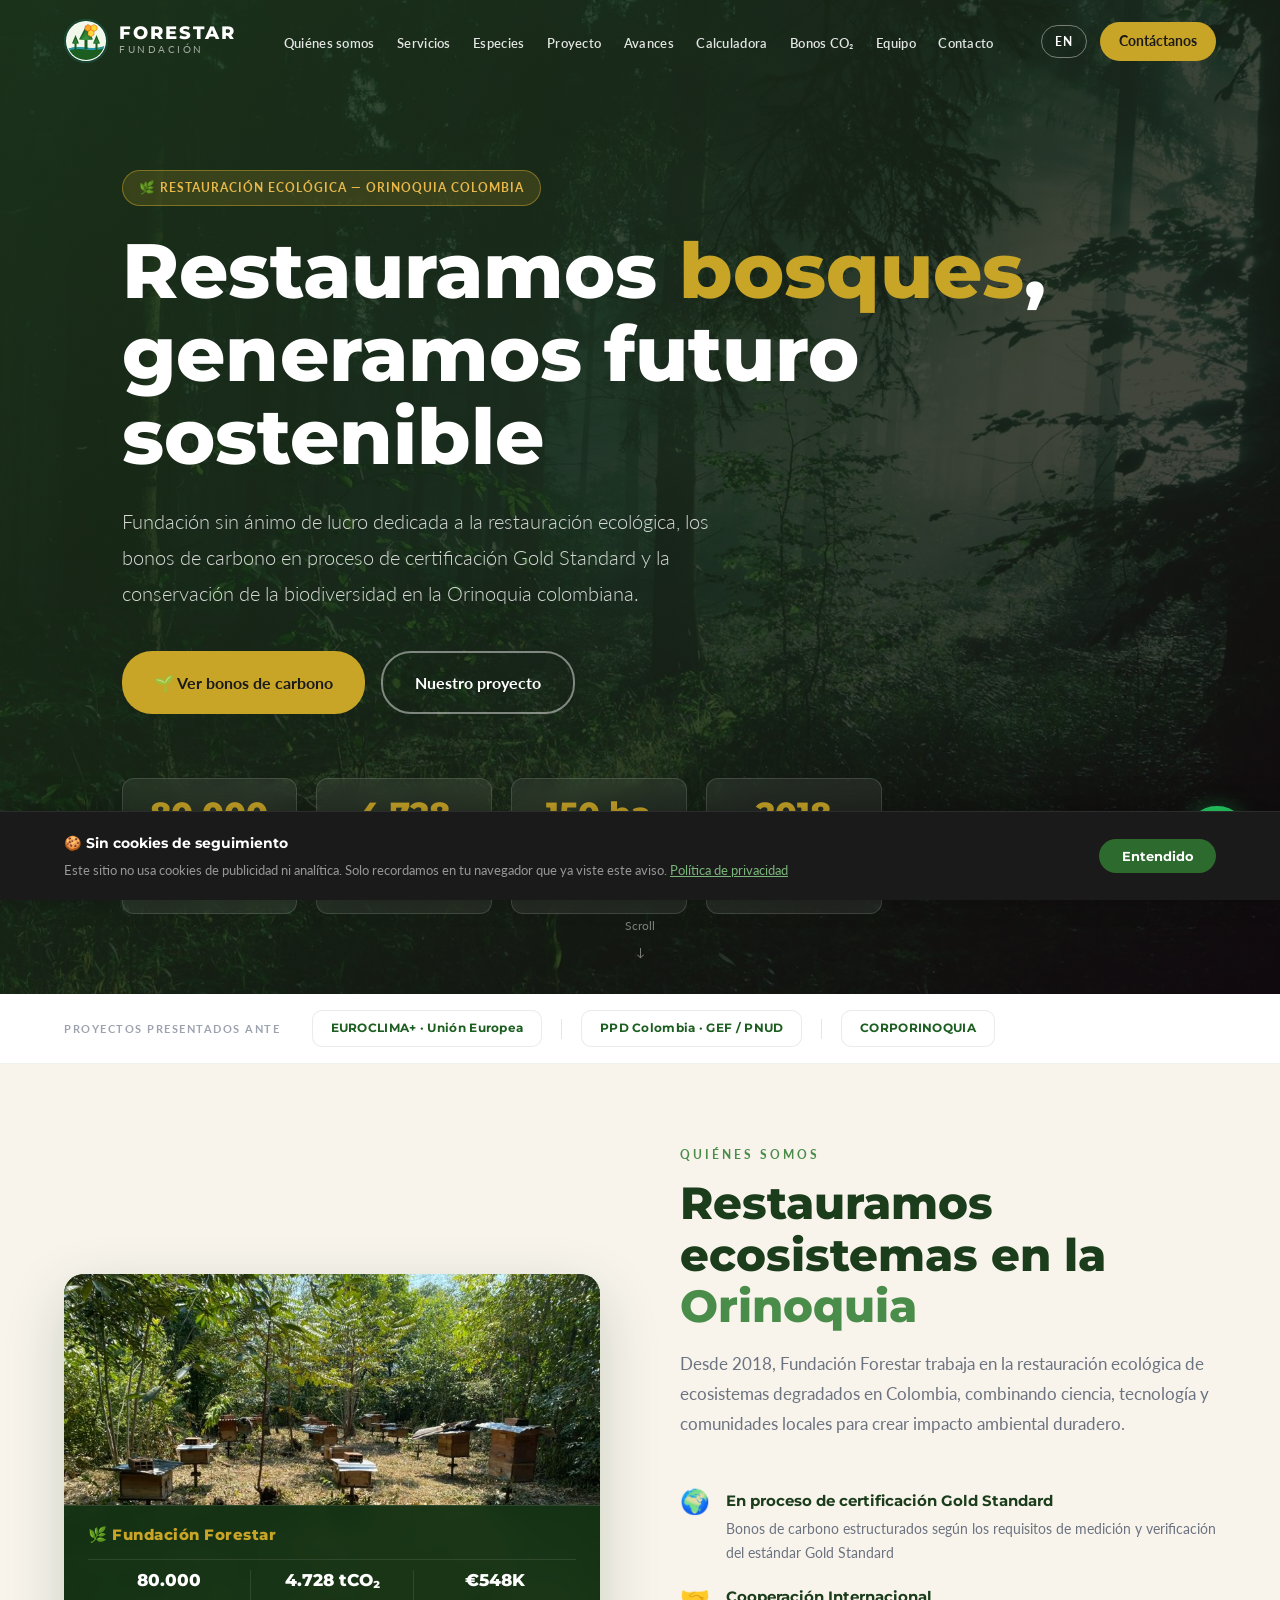
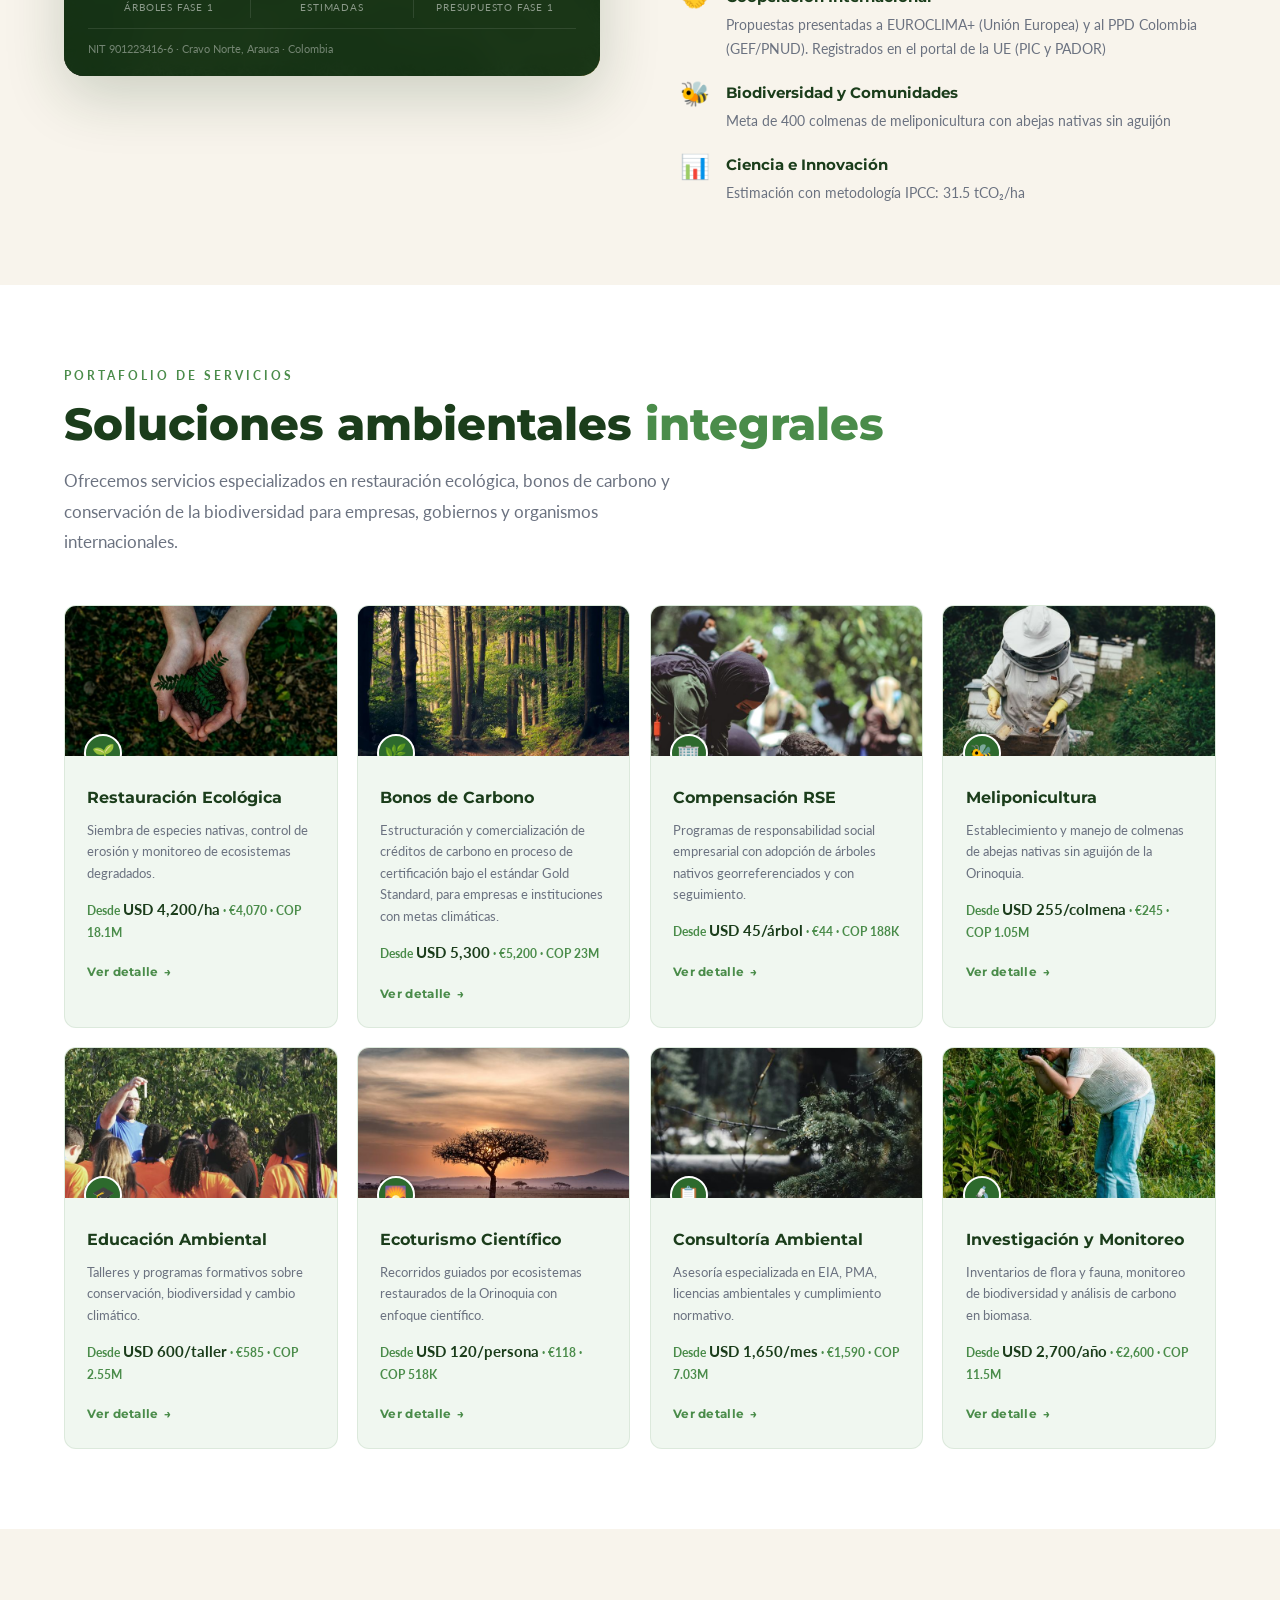
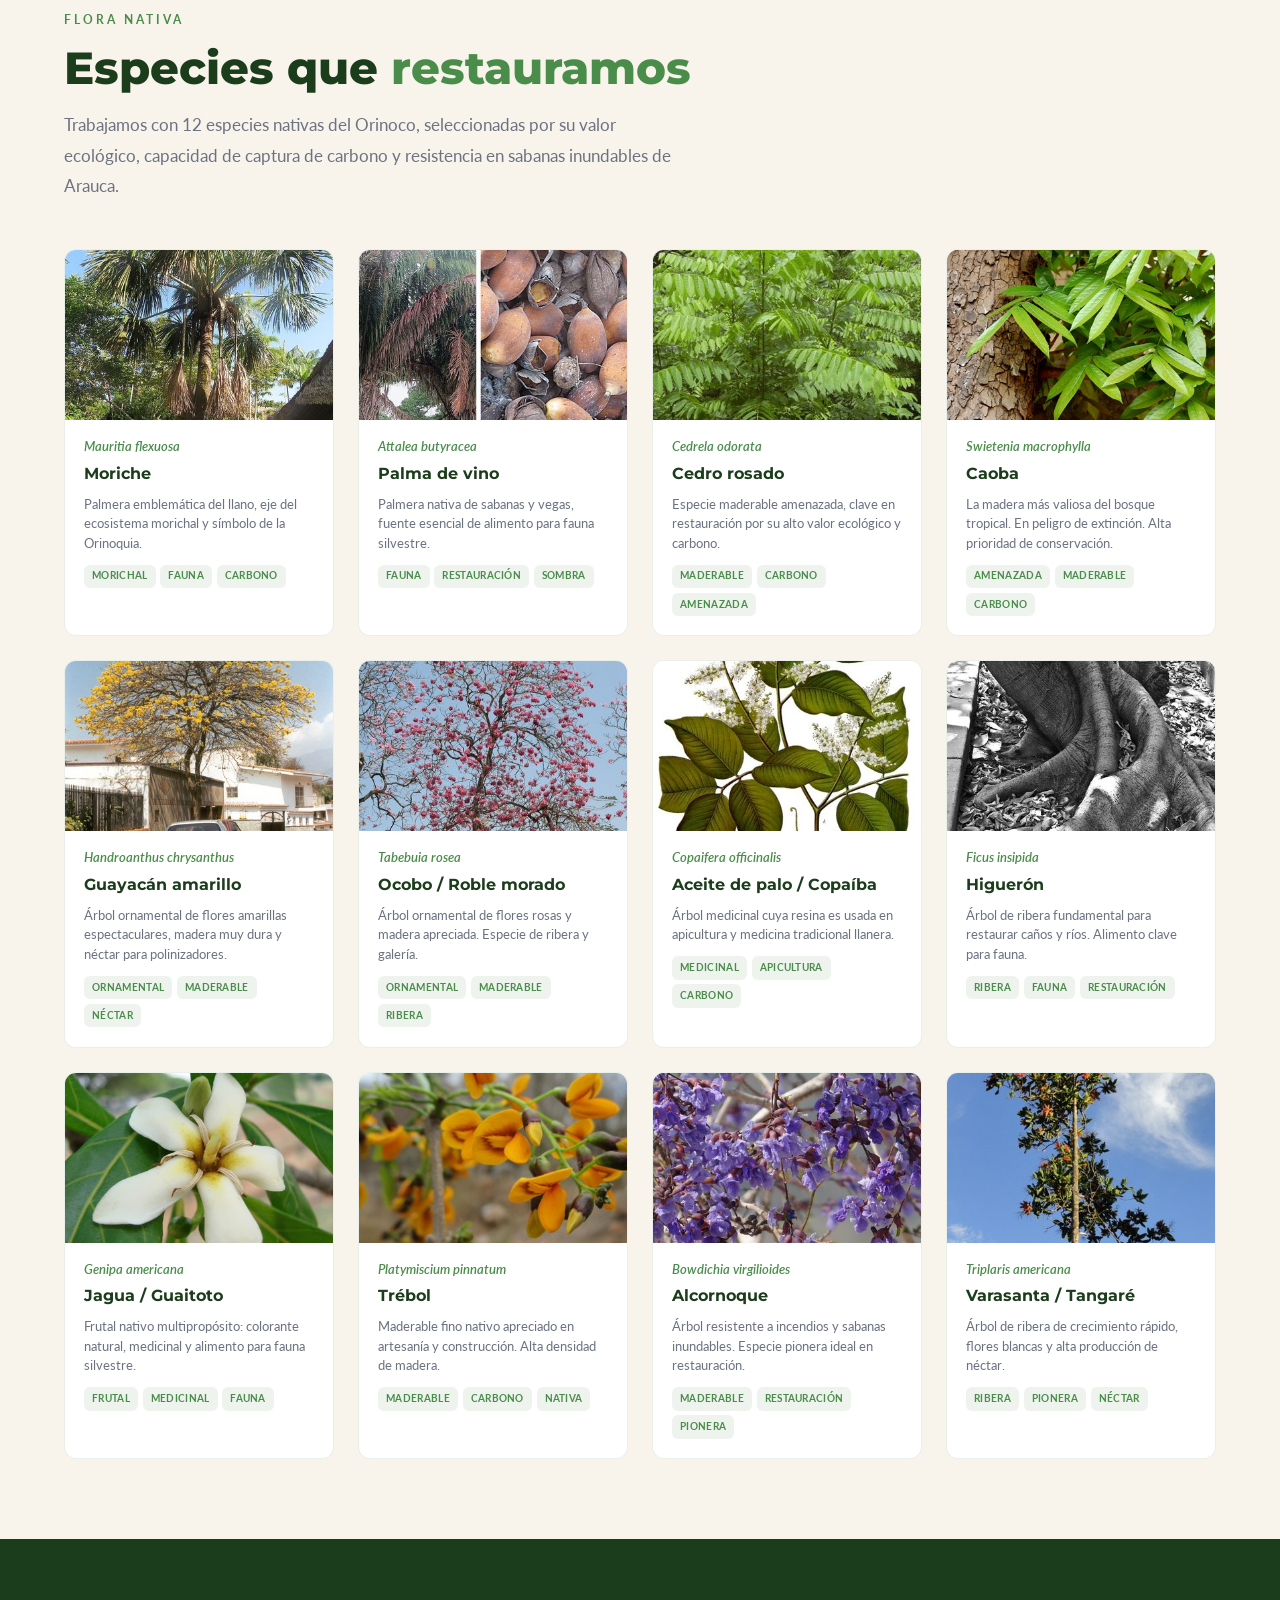
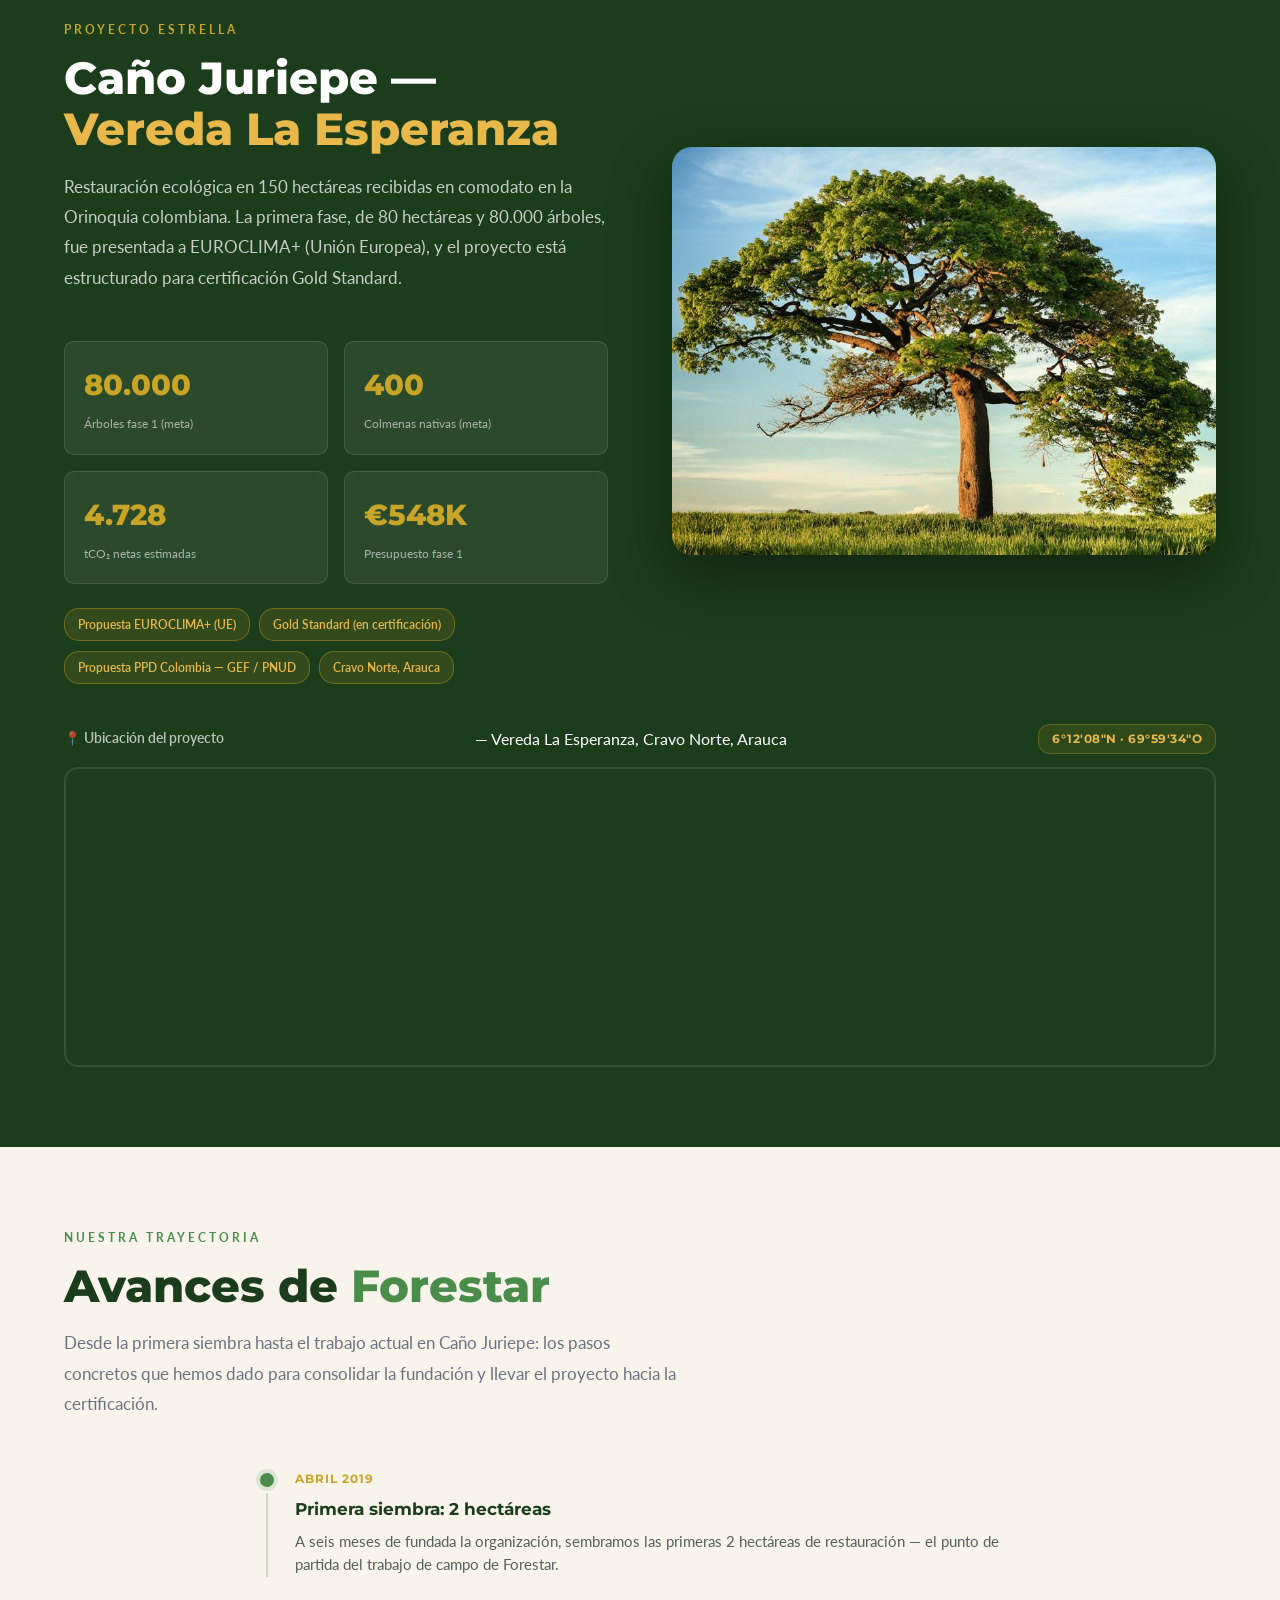
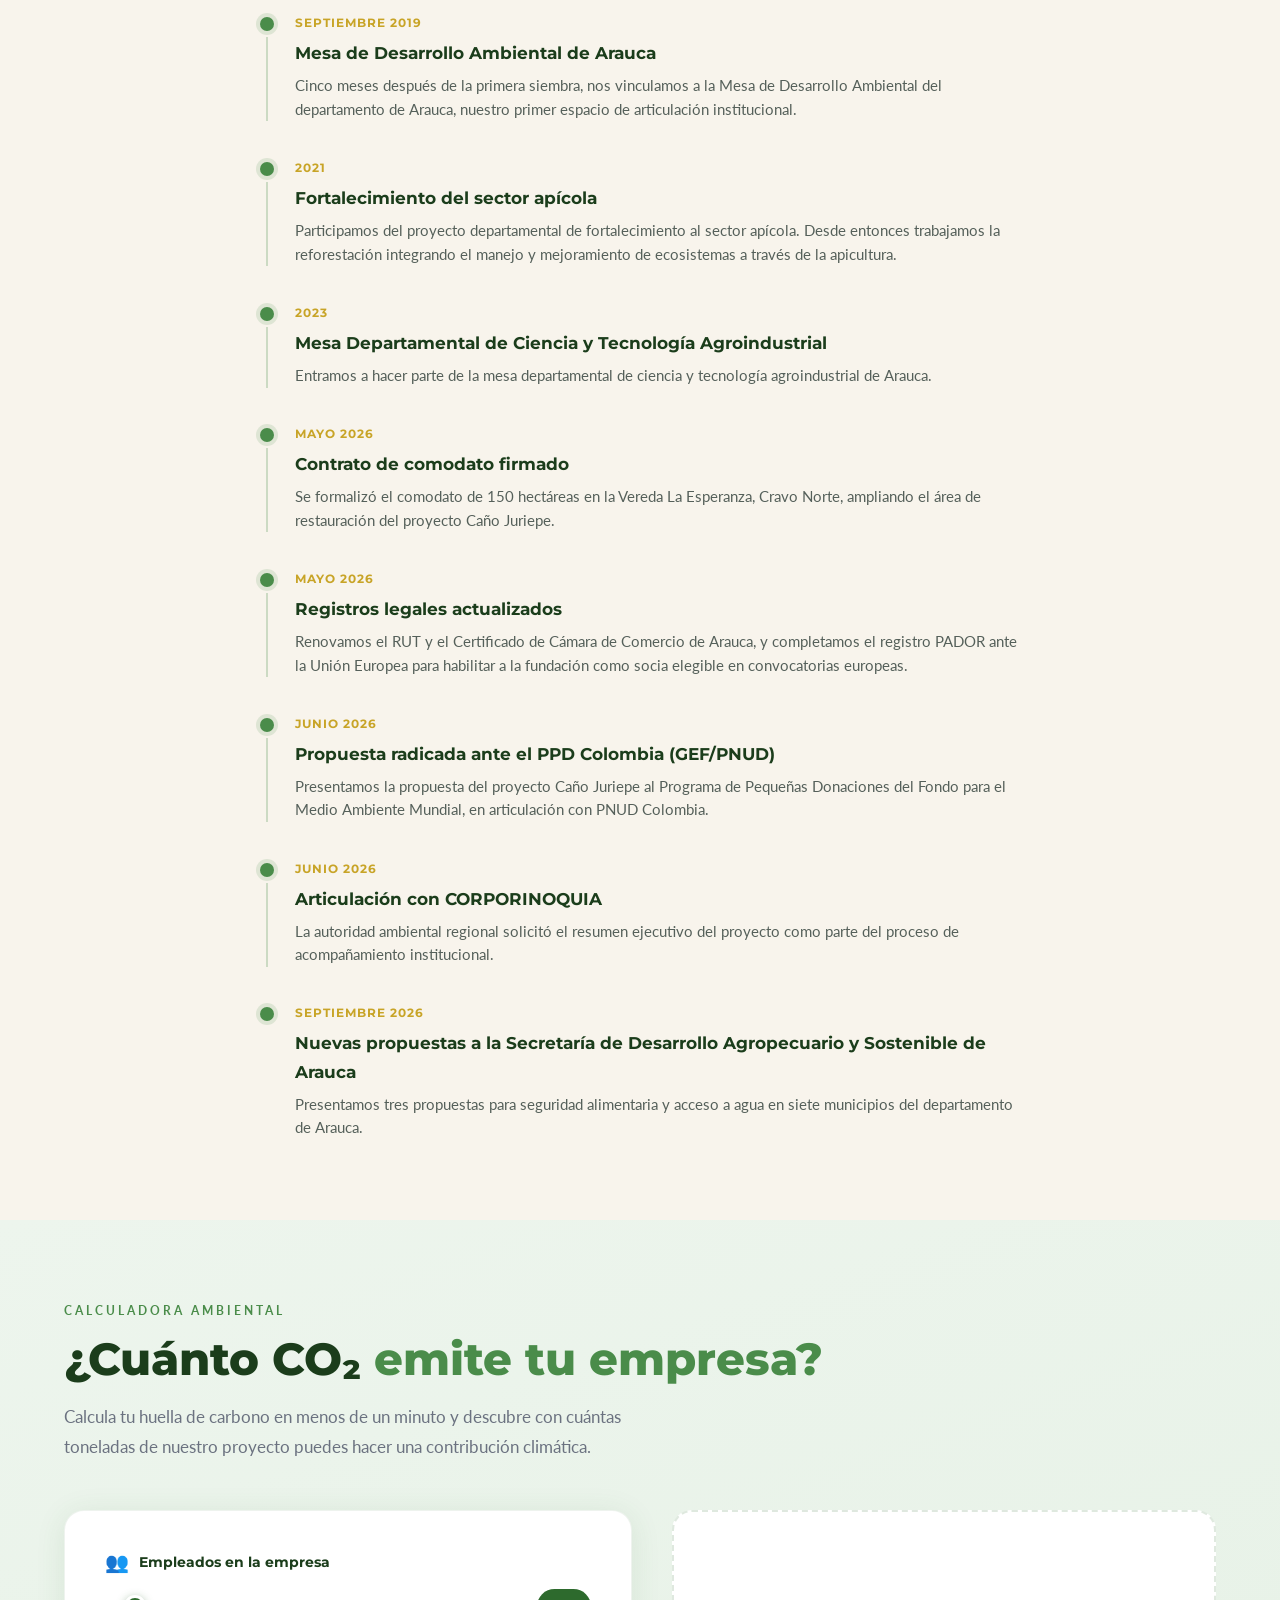
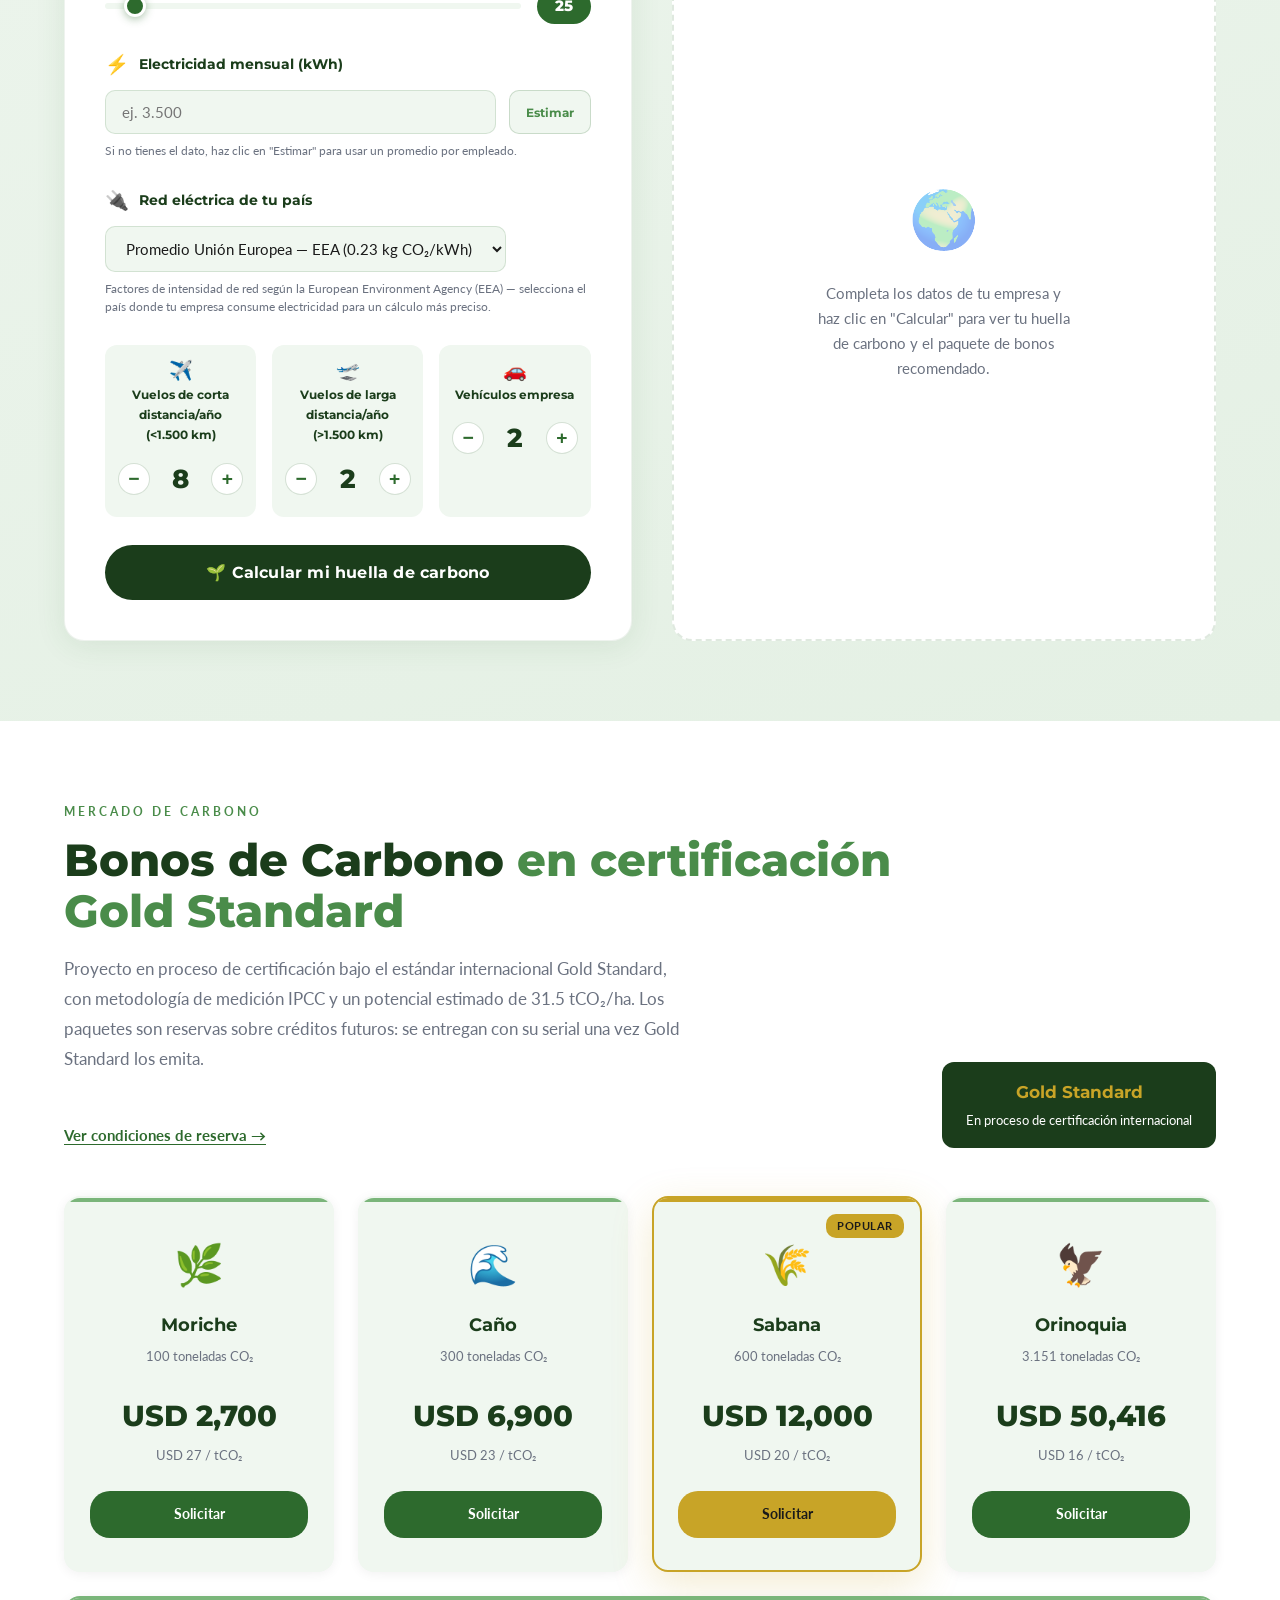
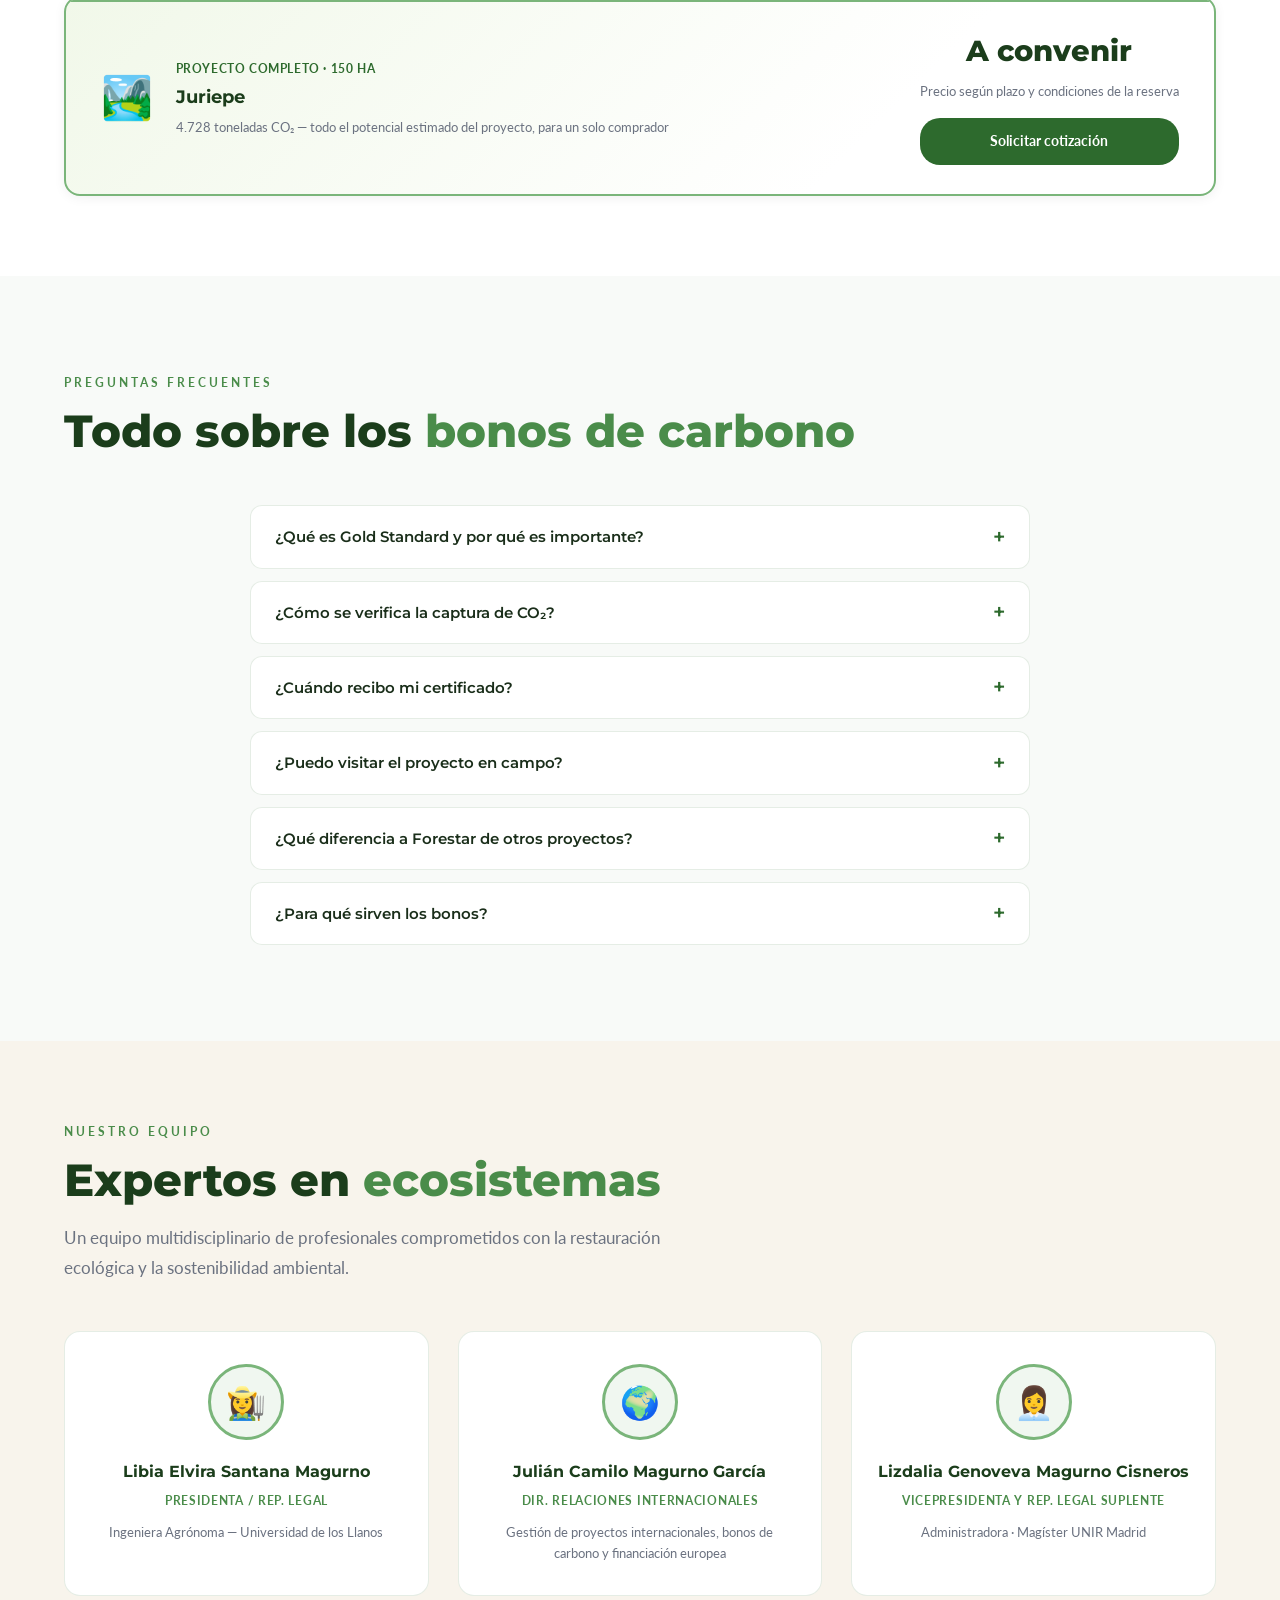
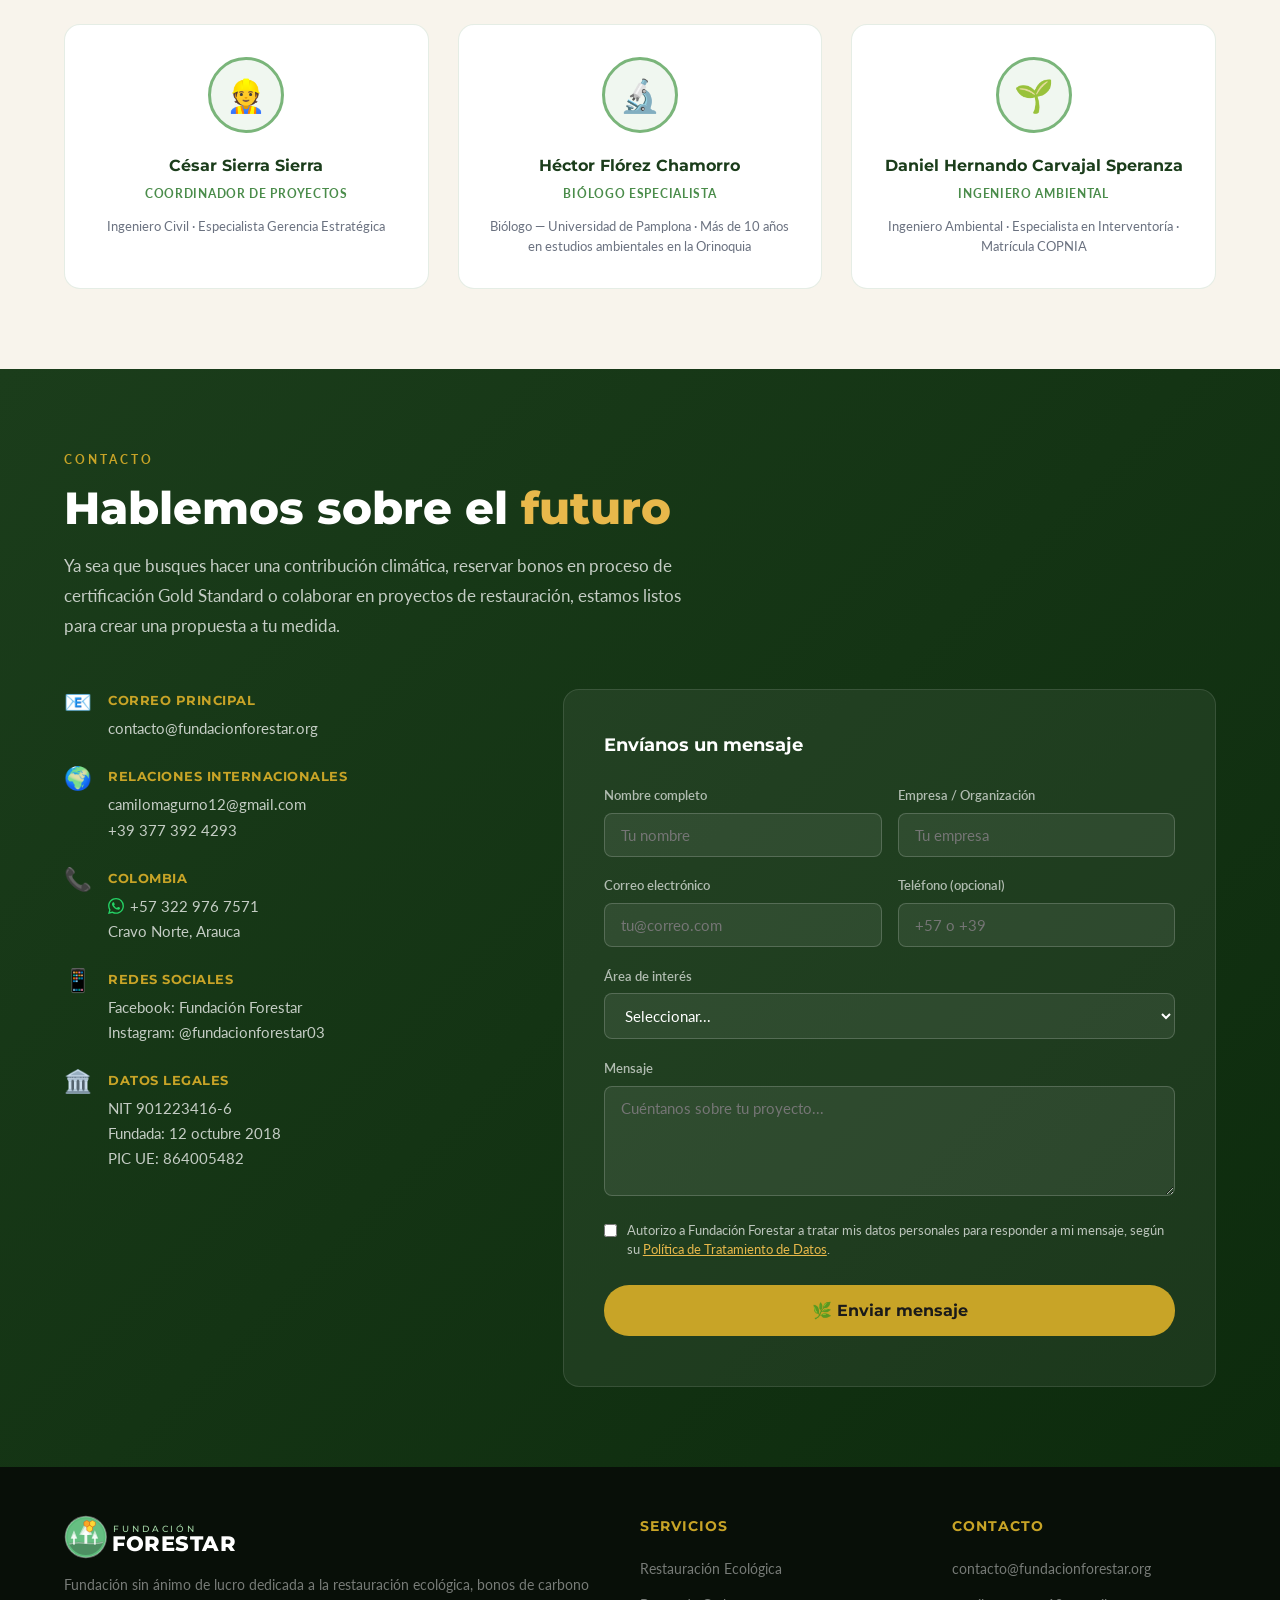
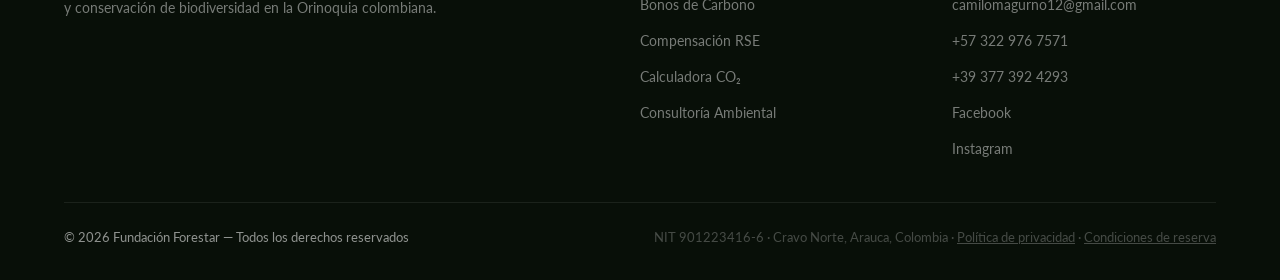
==== commit 44866a09: "Nuevos precios: restauración, RSE, meliponicultura, educación, ecoturismo y consultoría Co-Authored-" ====
--- a/index.html
+++ b/index.html
@@ -199,13 +199,13 @@
         <h2 class="section-title"><span data-i18n="services-title-1">Soluciones ambientales</span> <span class="section-title-accent" data-i18n="services-title-2">integrales</span></h2>
         <p class="section-desc" data-i18n="services-desc">Ofrecemos servicios especializados en restauración ecológica, bonos de carbono y conservación de la biodiversidad para empresas, gobiernos y organismos internacionales.</p>
         <div class="services-grid">
-            <div class="service-card fade-in"><div class="service-img"><img src="img/fotos/servicio-restauracion.jpg" alt="Restauración Ecológica"><div class="service-icon">🌱</div></div><div class="service-body"><div class="service-name" data-i18n="svc1-name">Restauración Ecológica</div><p class="service-desc" data-i18n="svc1-desc">Siembra de especies nativas, control de erosión y monitoreo de ecosistemas degradados.</p><div class="service-price">Desde <span class="price-usd">USD 3,200/ha</span> · €3,100 · COP 13.8M</div><button class="service-more-btn">Ver detalle <span class="arr">→</span></button></div></div>
+            <div class="service-card fade-in"><div class="service-img"><img src="img/fotos/servicio-restauracion.jpg" alt="Restauración Ecológica"><div class="service-icon">🌱</div></div><div class="service-body"><div class="service-name" data-i18n="svc1-name">Restauración Ecológica</div><p class="service-desc" data-i18n="svc1-desc">Siembra de especies nativas, control de erosión y monitoreo de ecosistemas degradados.</p><div class="service-price">Desde <span class="price-usd">USD 4,200/ha</span> · €4,070 · COP 18.1M</div><button class="service-more-btn">Ver detalle <span class="arr">→</span></button></div></div>
             <div class="service-card fade-in"><div class="service-img"><img src="img/fotos/servicio-bonos.jpg" alt="Bonos de Carbono"><div class="service-icon">🌿</div></div><div class="service-body"><div class="service-name" data-i18n="svc2-name">Bonos de Carbono</div><p class="service-desc" data-i18n="svc2-desc">Estructuración y comercialización de créditos de carbono en proceso de certificación bajo el estándar Gold Standard, para empresas e instituciones con metas climáticas.</p><div class="service-price">Desde <span class="price-usd">USD 5,300</span> · €5,200 · COP 23M</div><button class="service-more-btn">Ver detalle <span class="arr">→</span></button></div></div>
-            <div class="service-card fade-in"><div class="service-img"><img src="img/fotos/servicio-rse.jpg" alt="Compensación RSE"><div class="service-icon">🏢</div></div><div class="service-body"><div class="service-name" data-i18n="svc3-name">Compensación RSE</div><p class="service-desc" data-i18n="svc3-desc">Programas de responsabilidad social empresarial con adopción de árboles nativos georreferenciados y con seguimiento.</p><div class="service-price">Desde <span class="price-usd">USD 33/árbol</span> · €32 · COP 138K</div><button class="service-more-btn">Ver detalle <span class="arr">→</span></button></div></div>
-            <div class="service-card fade-in"><div class="service-img"><img src="img/fotos/servicio-meliponicultura.jpg" alt="Meliponicultura"><div class="service-icon">🐝</div></div><div class="service-body"><div class="service-name" data-i18n="svc4-name">Meliponicultura</div><p class="service-desc" data-i18n="svc4-desc">Establecimiento y manejo de colmenas de abejas nativas sin aguijón de la Orinoquia.</p><div class="service-price">Desde <span class="price-usd">USD 125/colmena</span> · €120 · COP 517K</div><button class="service-more-btn">Ver detalle <span class="arr">→</span></button></div></div>
-            <div class="service-card fade-in"><div class="service-img"><img src="img/fotos/servicio-educacion.jpg" alt="Educación Ambiental"><div class="service-icon">🎓</div></div><div class="service-body"><div class="service-name" data-i18n="svc5-name">Educación Ambiental</div><p class="service-desc" data-i18n="svc5-desc">Talleres y programas formativos sobre conservación, biodiversidad y cambio climático.</p><div class="service-price">Desde <span class="price-usd">USD 400/taller</span> · €390 · COP 1.7M</div><button class="service-more-btn">Ver detalle <span class="arr">→</span></button></div></div>
-            <div class="service-card fade-in"><div class="service-img"><img src="img/fotos/servicio-ecoturismo.jpg" alt="Ecoturismo Científico"><div class="service-icon">🌄</div></div><div class="service-body"><div class="service-name" data-i18n="svc6-name">Ecoturismo Científico</div><p class="service-desc" data-i18n="svc6-desc">Recorridos guiados por ecosistemas restaurados de la Orinoquia con enfoque científico.</p><div class="service-price">Desde <span class="price-usd">USD 48/persona</span> · €47 · COP 207K</div><button class="service-more-btn">Ver detalle <span class="arr">→</span></button></div></div>
-            <div class="service-card fade-in"><div class="service-img"><img src="img/fotos/servicio-consultoria.jpg" alt="Consultoría Ambiental"><div class="service-icon">📋</div></div><div class="service-body"><div class="service-name" data-i18n="svc7-name">Consultoría Ambiental</div><p class="service-desc" data-i18n="svc7-desc">Asesoría especializada en EIA, PMA, licencias ambientales y cumplimiento normativo.</p><div class="service-price">Desde <span class="price-usd">USD 1,350/mes</span> · €1,300 · COP 5.75M</div><button class="service-more-btn">Ver detalle <span class="arr">→</span></button></div></div>
+            <div class="service-card fade-in"><div class="service-img"><img src="img/fotos/servicio-rse.jpg" alt="Compensación RSE"><div class="service-icon">🏢</div></div><div class="service-body"><div class="service-name" data-i18n="svc3-name">Compensación RSE</div><p class="service-desc" data-i18n="svc3-desc">Programas de responsabilidad social empresarial con adopción de árboles nativos georreferenciados y con seguimiento.</p><div class="service-price">Desde <span class="price-usd">USD 45/árbol</span> · €44 · COP 188K</div><button class="service-more-btn">Ver detalle <span class="arr">→</span></button></div></div>
+            <div class="service-card fade-in"><div class="service-img"><img src="img/fotos/servicio-meliponicultura.jpg" alt="Meliponicultura"><div class="service-icon">🐝</div></div><div class="service-body"><div class="service-name" data-i18n="svc4-name">Meliponicultura</div><p class="service-desc" data-i18n="svc4-desc">Establecimiento y manejo de colmenas de abejas nativas sin aguijón de la Orinoquia.</p><div class="service-price">Desde <span class="price-usd">USD 255/colmena</span> · €245 · COP 1.05M</div><button class="service-more-btn">Ver detalle <span class="arr">→</span></button></div></div>
+            <div class="service-card fade-in"><div class="service-img"><img src="img/fotos/servicio-educacion.jpg" alt="Educación Ambiental"><div class="service-icon">🎓</div></div><div class="service-body"><div class="service-name" data-i18n="svc5-name">Educación Ambiental</div><p class="service-desc" data-i18n="svc5-desc">Talleres y programas formativos sobre conservación, biodiversidad y cambio climático.</p><div class="service-price">Desde <span class="price-usd">USD 600/taller</span> · €585 · COP 2.55M</div><button class="service-more-btn">Ver detalle <span class="arr">→</span></button></div></div>
+            <div class="service-card fade-in"><div class="service-img"><img src="img/fotos/servicio-ecoturismo.jpg" alt="Ecoturismo Científico"><div class="service-icon">🌄</div></div><div class="service-body"><div class="service-name" data-i18n="svc6-name">Ecoturismo Científico</div><p class="service-desc" data-i18n="svc6-desc">Recorridos guiados por ecosistemas restaurados de la Orinoquia con enfoque científico.</p><div class="service-price">Desde <span class="price-usd">USD 120/persona</span> · €118 · COP 518K</div><button class="service-more-btn">Ver detalle <span class="arr">→</span></button></div></div>
+            <div class="service-card fade-in"><div class="service-img"><img src="img/fotos/servicio-consultoria.jpg" alt="Consultoría Ambiental"><div class="service-icon">📋</div></div><div class="service-body"><div class="service-name" data-i18n="svc7-name">Consultoría Ambiental</div><p class="service-desc" data-i18n="svc7-desc">Asesoría especializada en EIA, PMA, licencias ambientales y cumplimiento normativo.</p><div class="service-price">Desde <span class="price-usd">USD 1,650/mes</span> · €1,590 · COP 7.03M</div><button class="service-more-btn">Ver detalle <span class="arr">→</span></button></div></div>
             <div class="service-card fade-in"><div class="service-img"><img src="img/fotos/servicio-investigacion.jpg" alt="Investigación y Monitoreo"><div class="service-icon">🔬</div></div><div class="service-body"><div class="service-name" data-i18n="svc8-name">Investigación y Monitoreo</div><p class="service-desc" data-i18n="svc8-desc">Inventarios de flora y fauna, monitoreo de biodiversidad y análisis de carbono en biomasa.</p><div class="service-price">Desde <span class="price-usd">USD 2,700/año</span> · €2,600 · COP 11.5M</div><button class="service-more-btn">Ver detalle <span class="arr">→</span></button></div></div>
         </div>
     </div>
@@ -620,5 +620,6 @@
 </div>
 
 <script src="js/main.js"></script>
+<!-- Cloudflare Web Analytics: conteo de visitas sin cookies --><script defer src='https://static.cloudflareinsights.com/beacon.min.js' data-cf-beacon='{"token": "1312ebdd1bd540e5a752590f5659988e"}'></script>
 </body>
 </html>
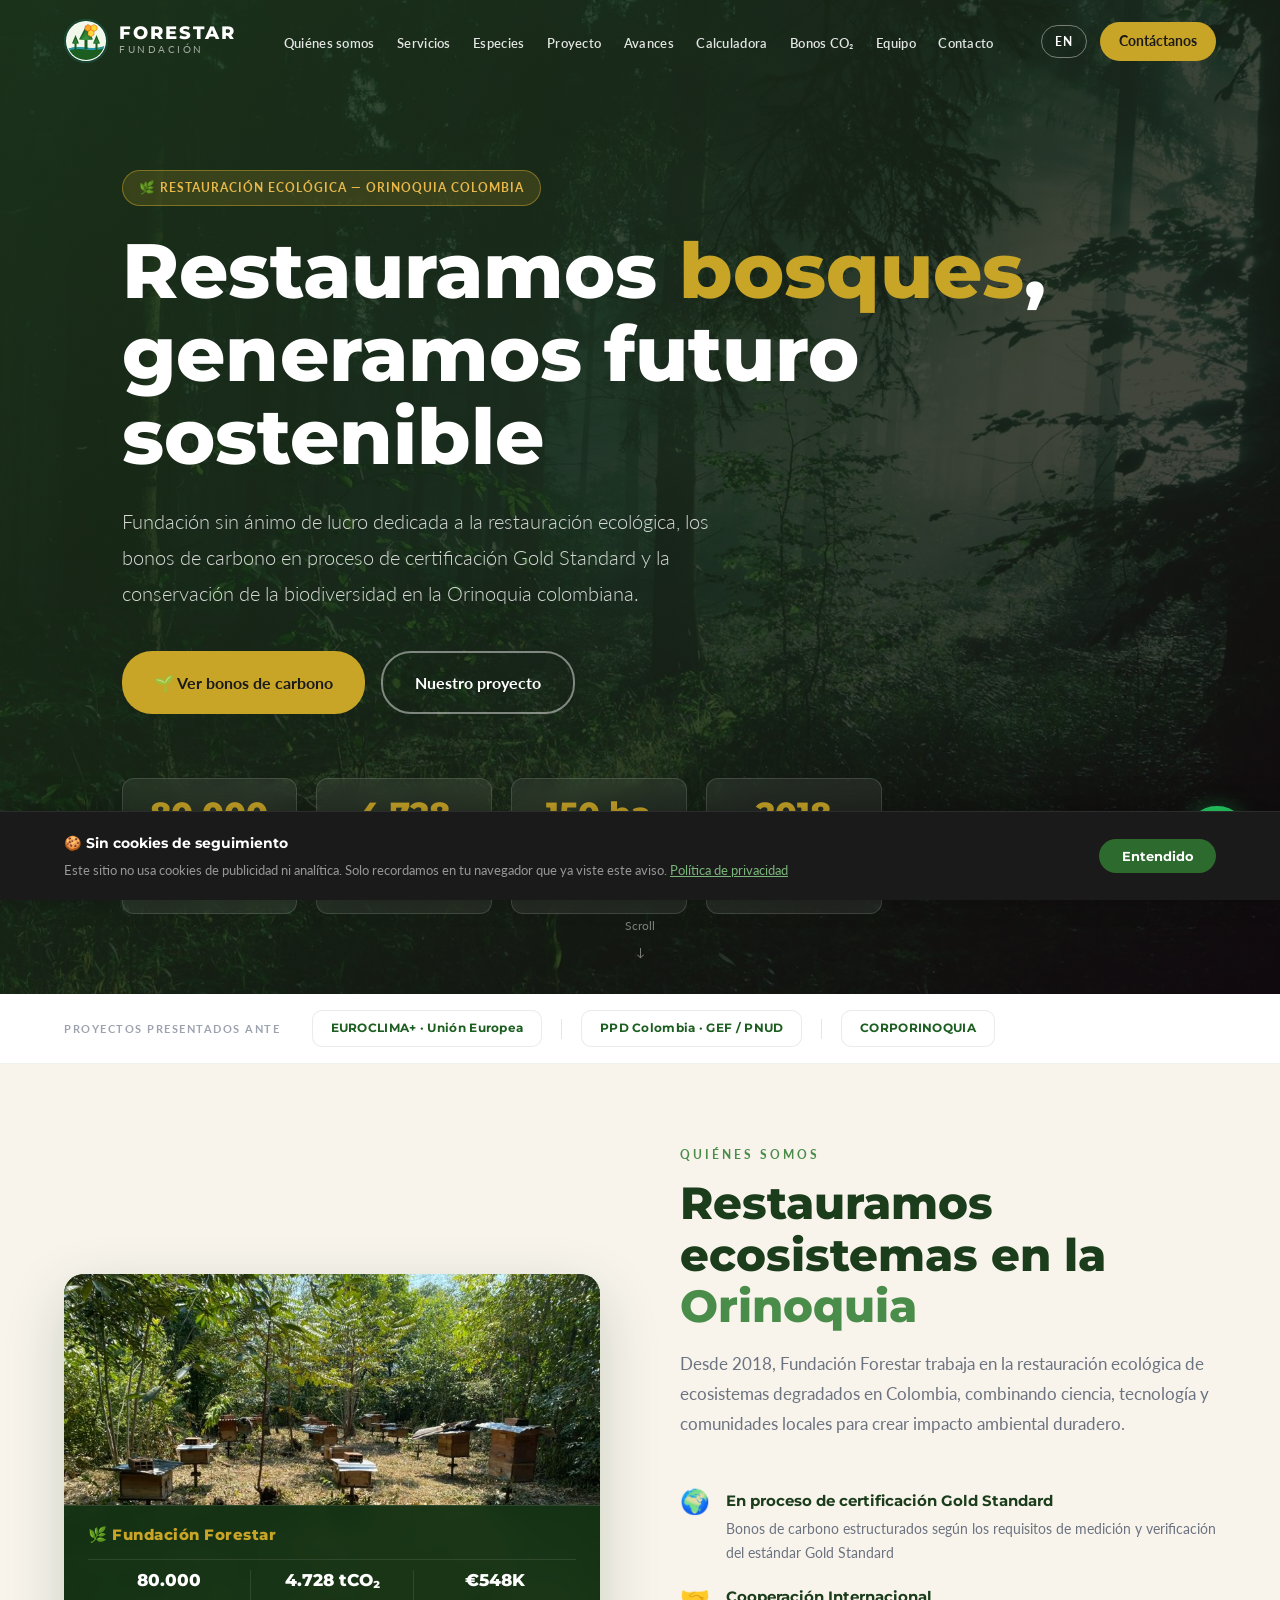
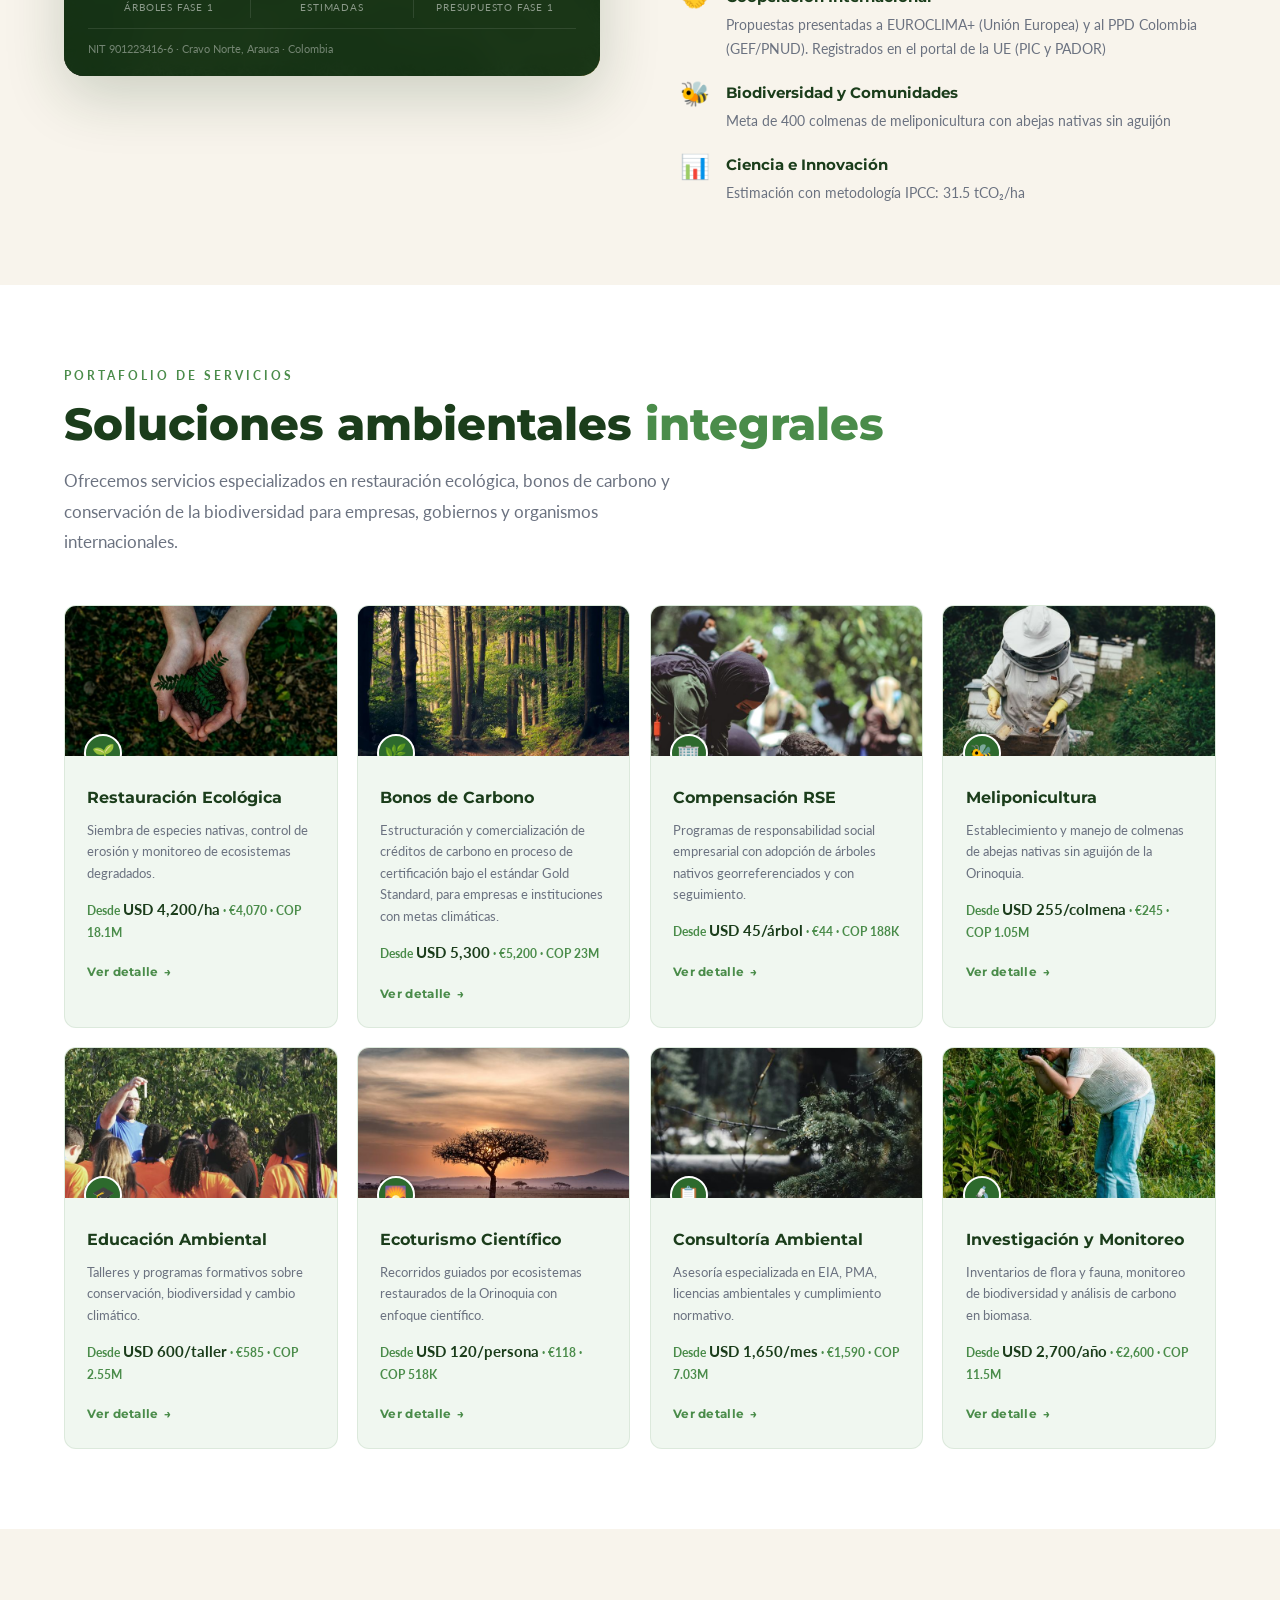
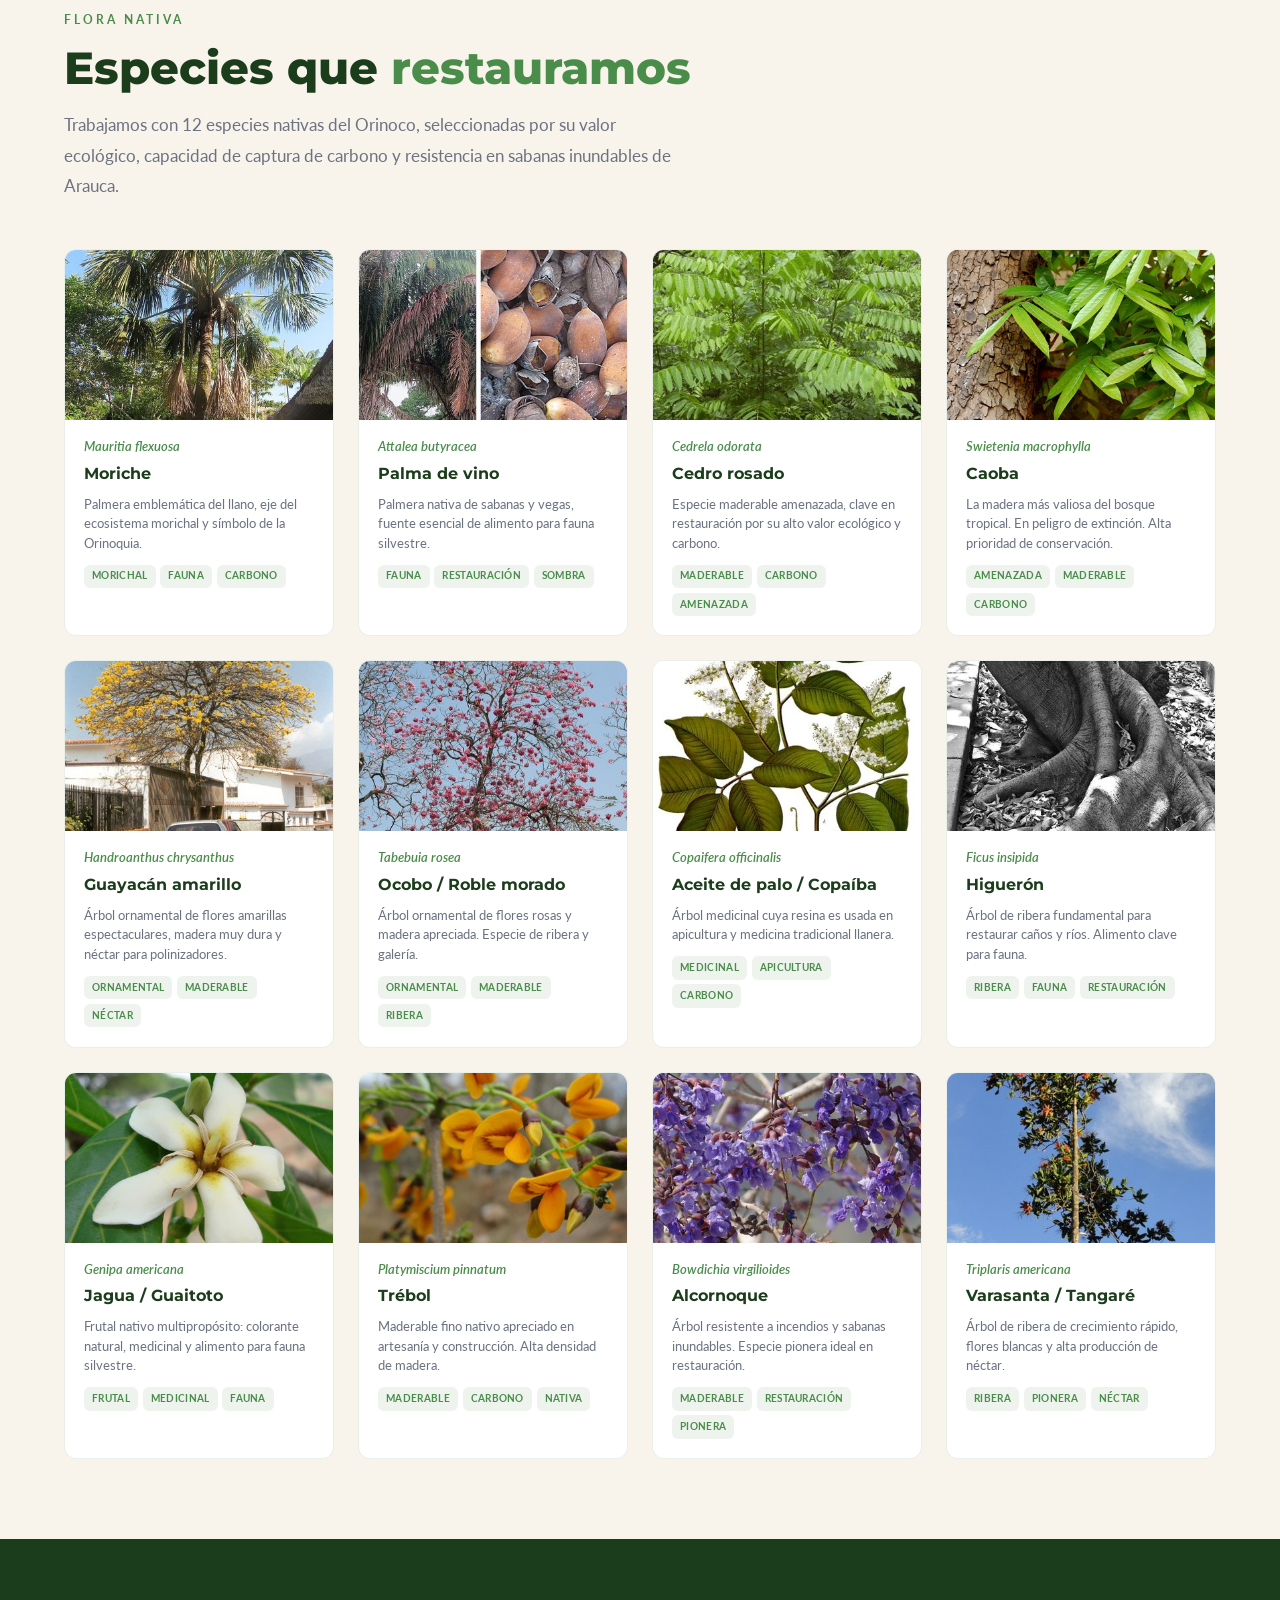
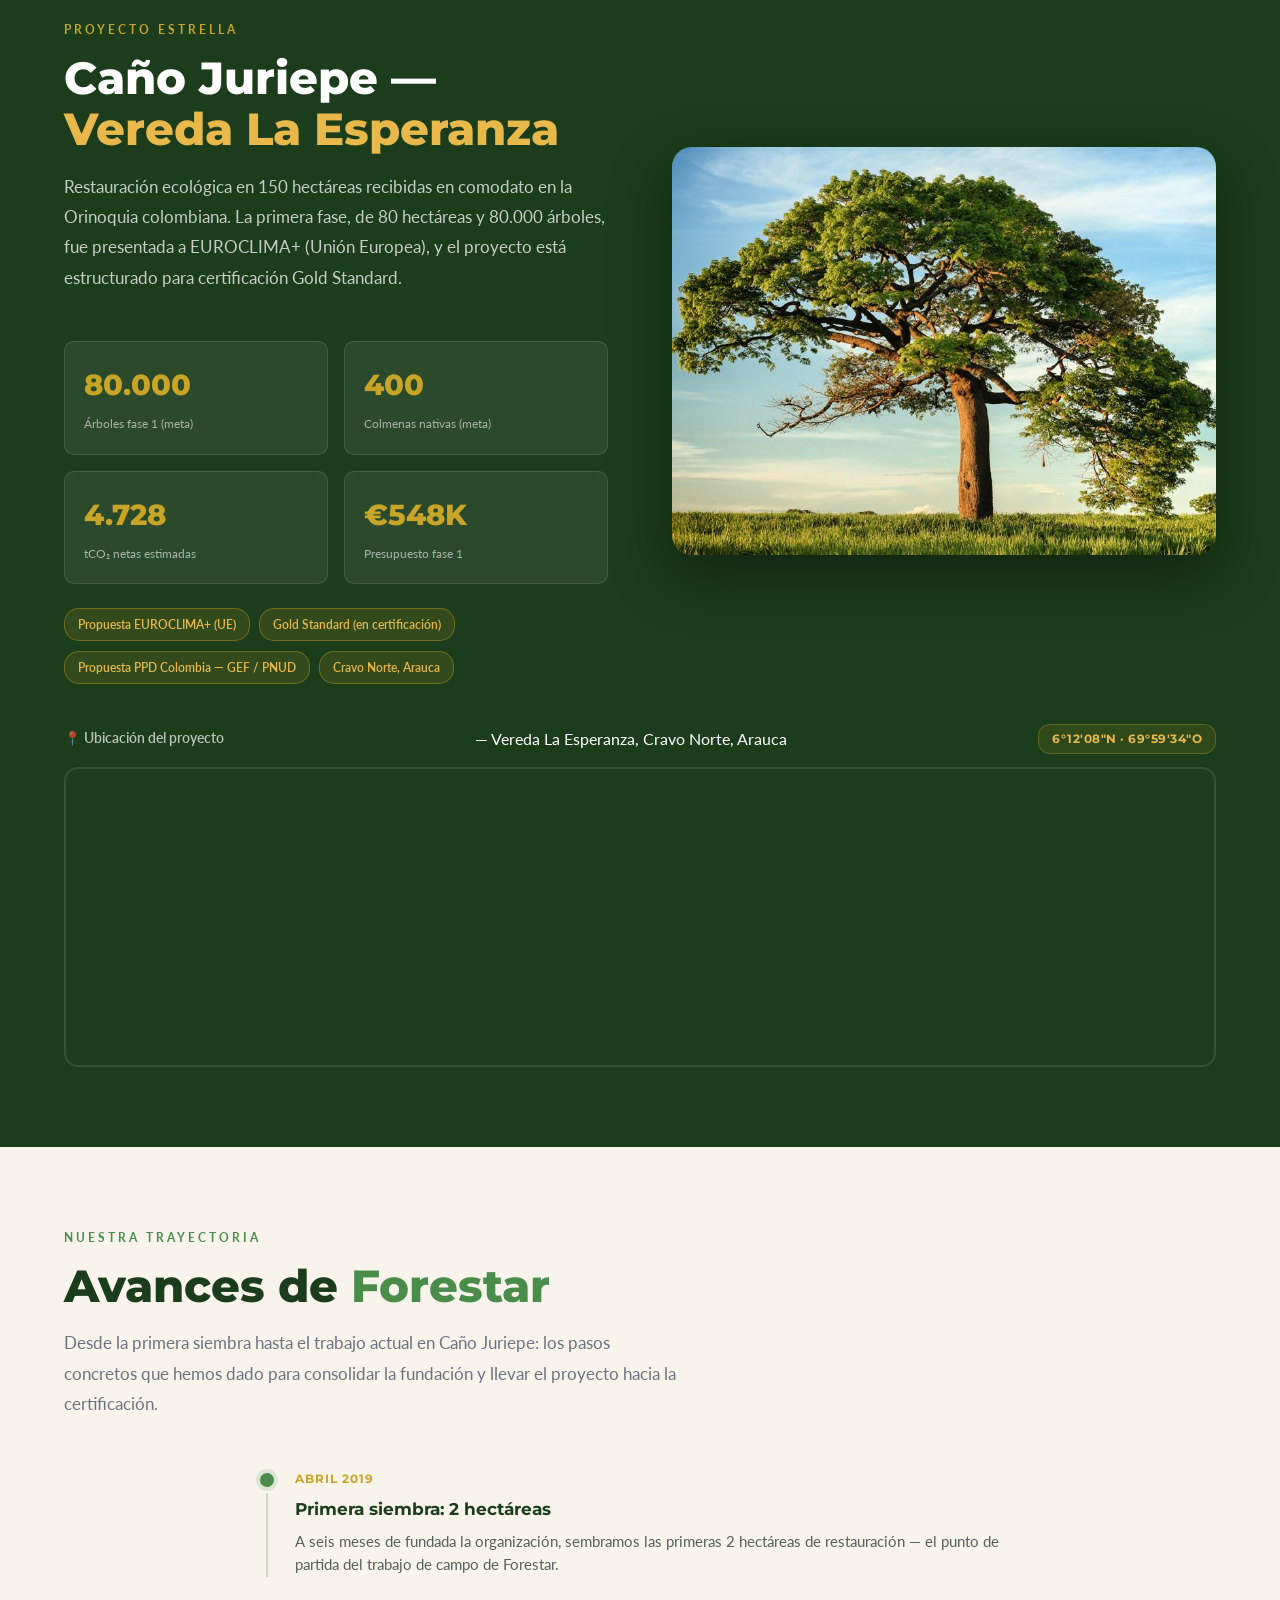
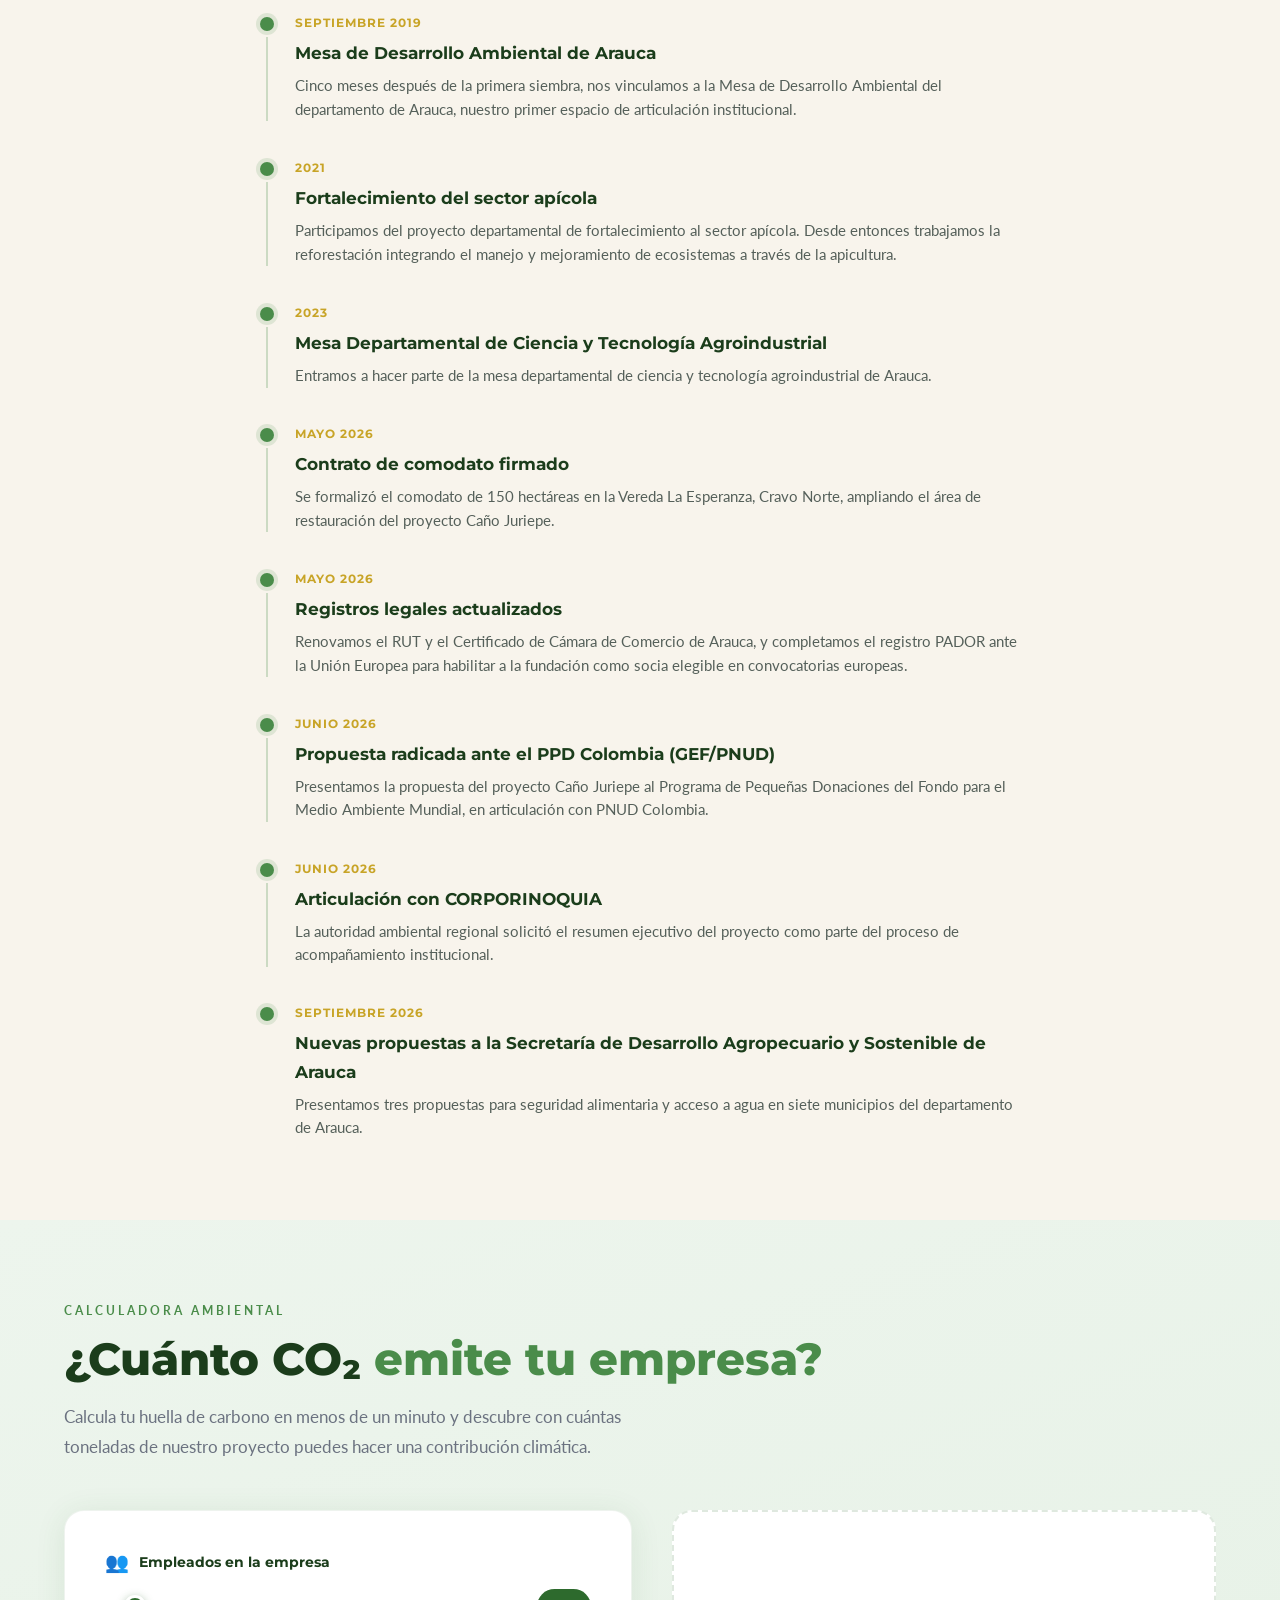
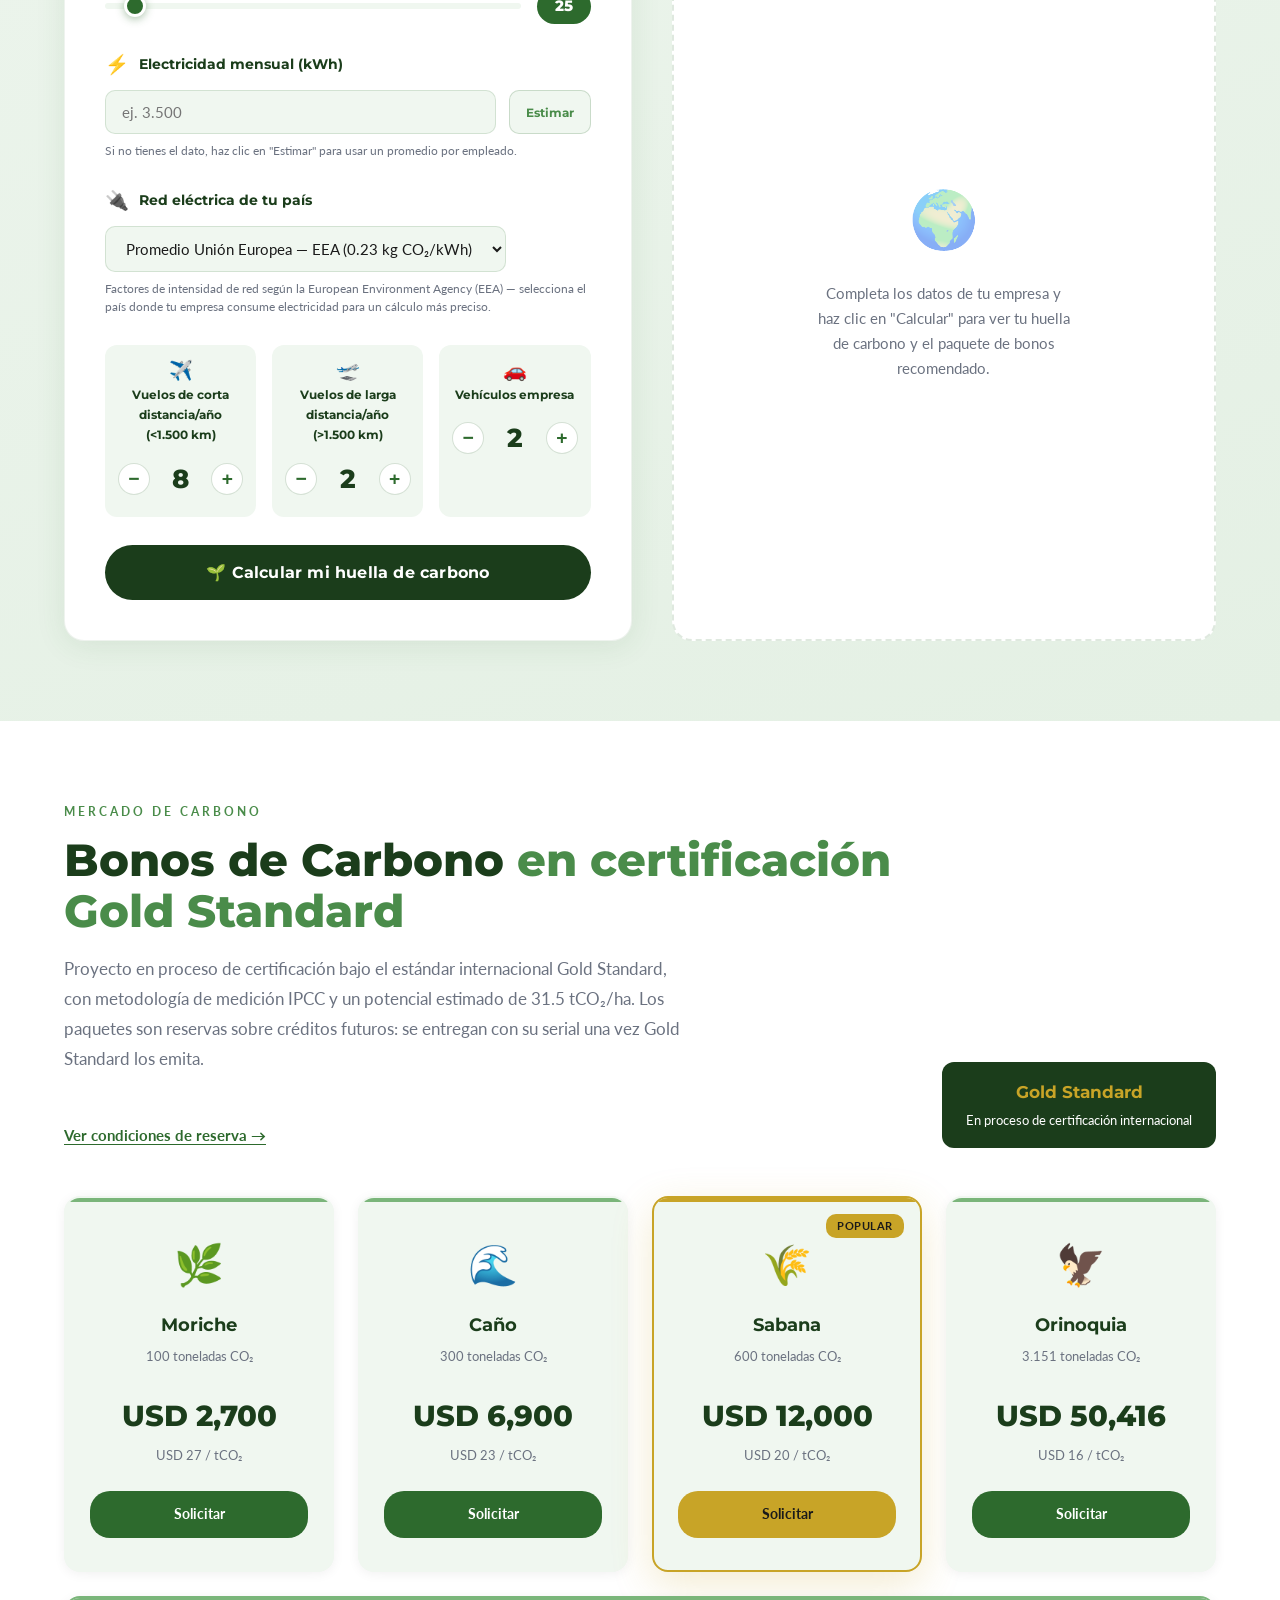
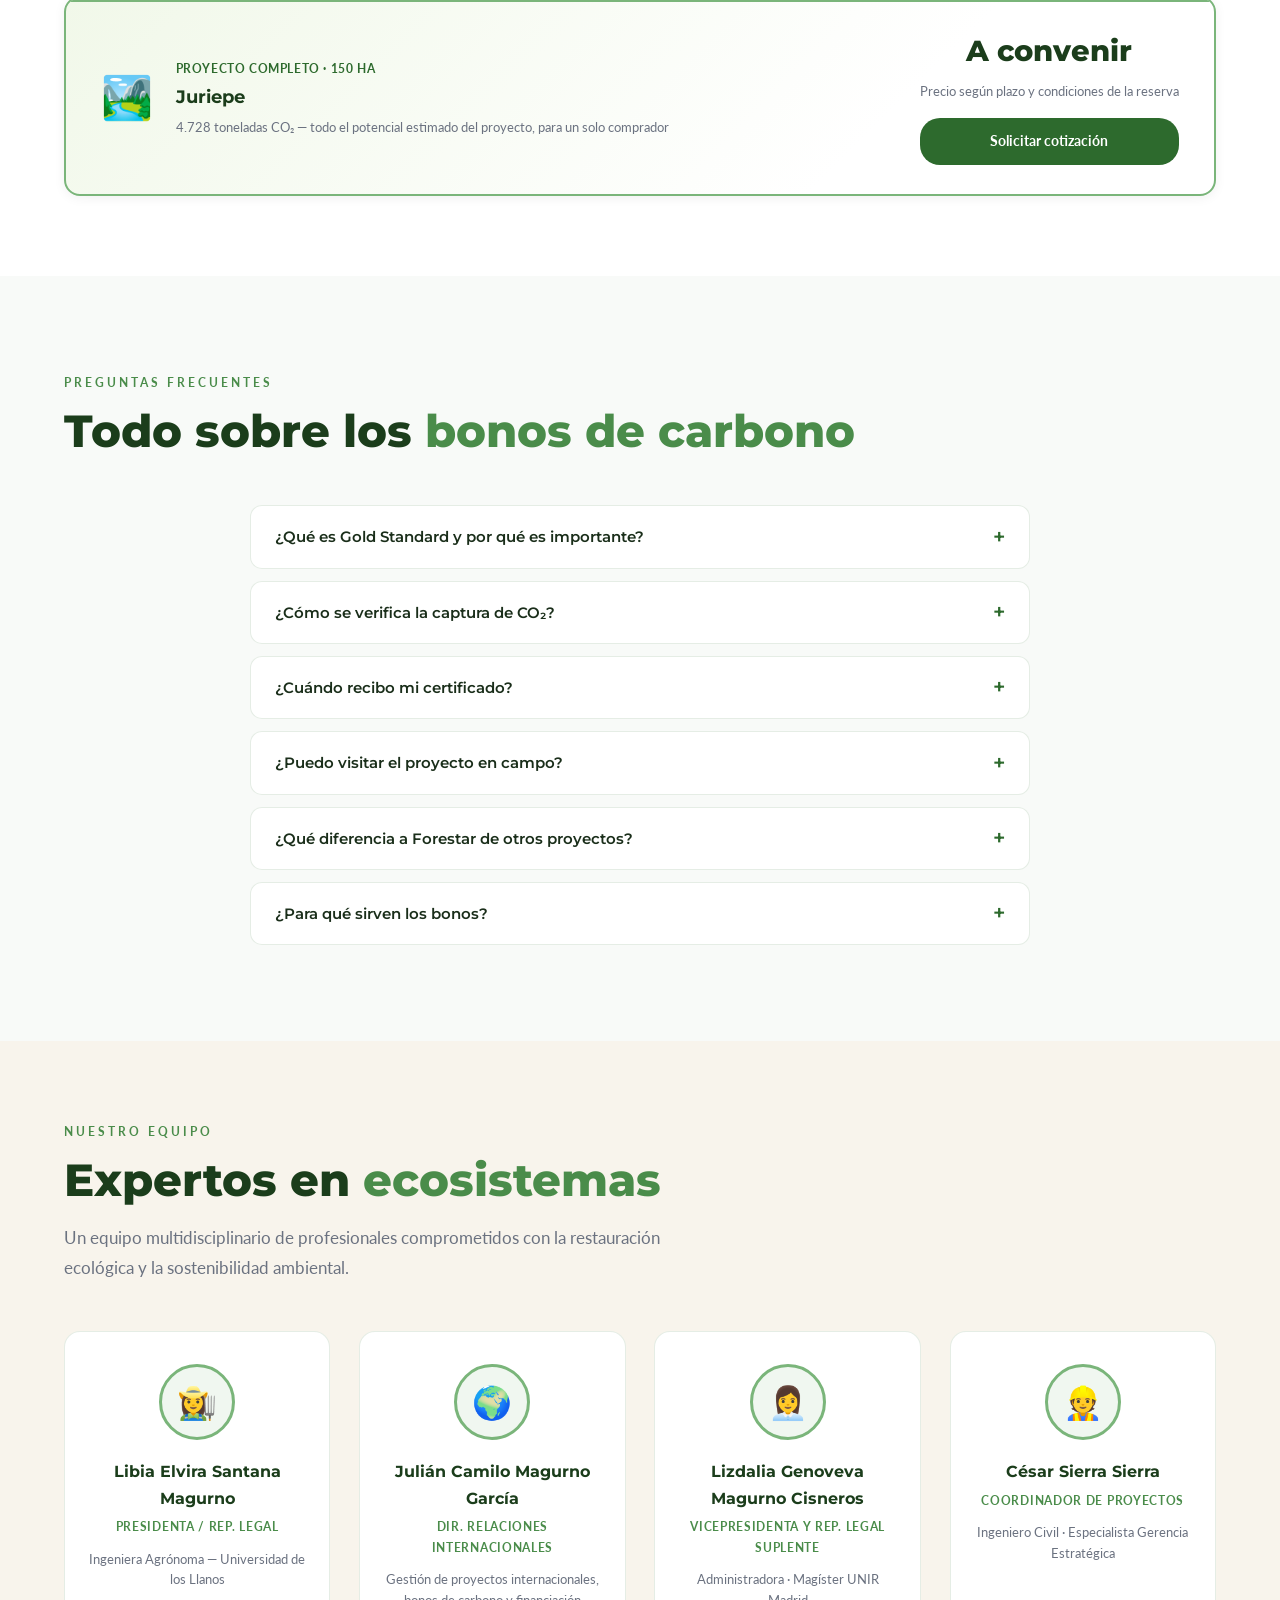
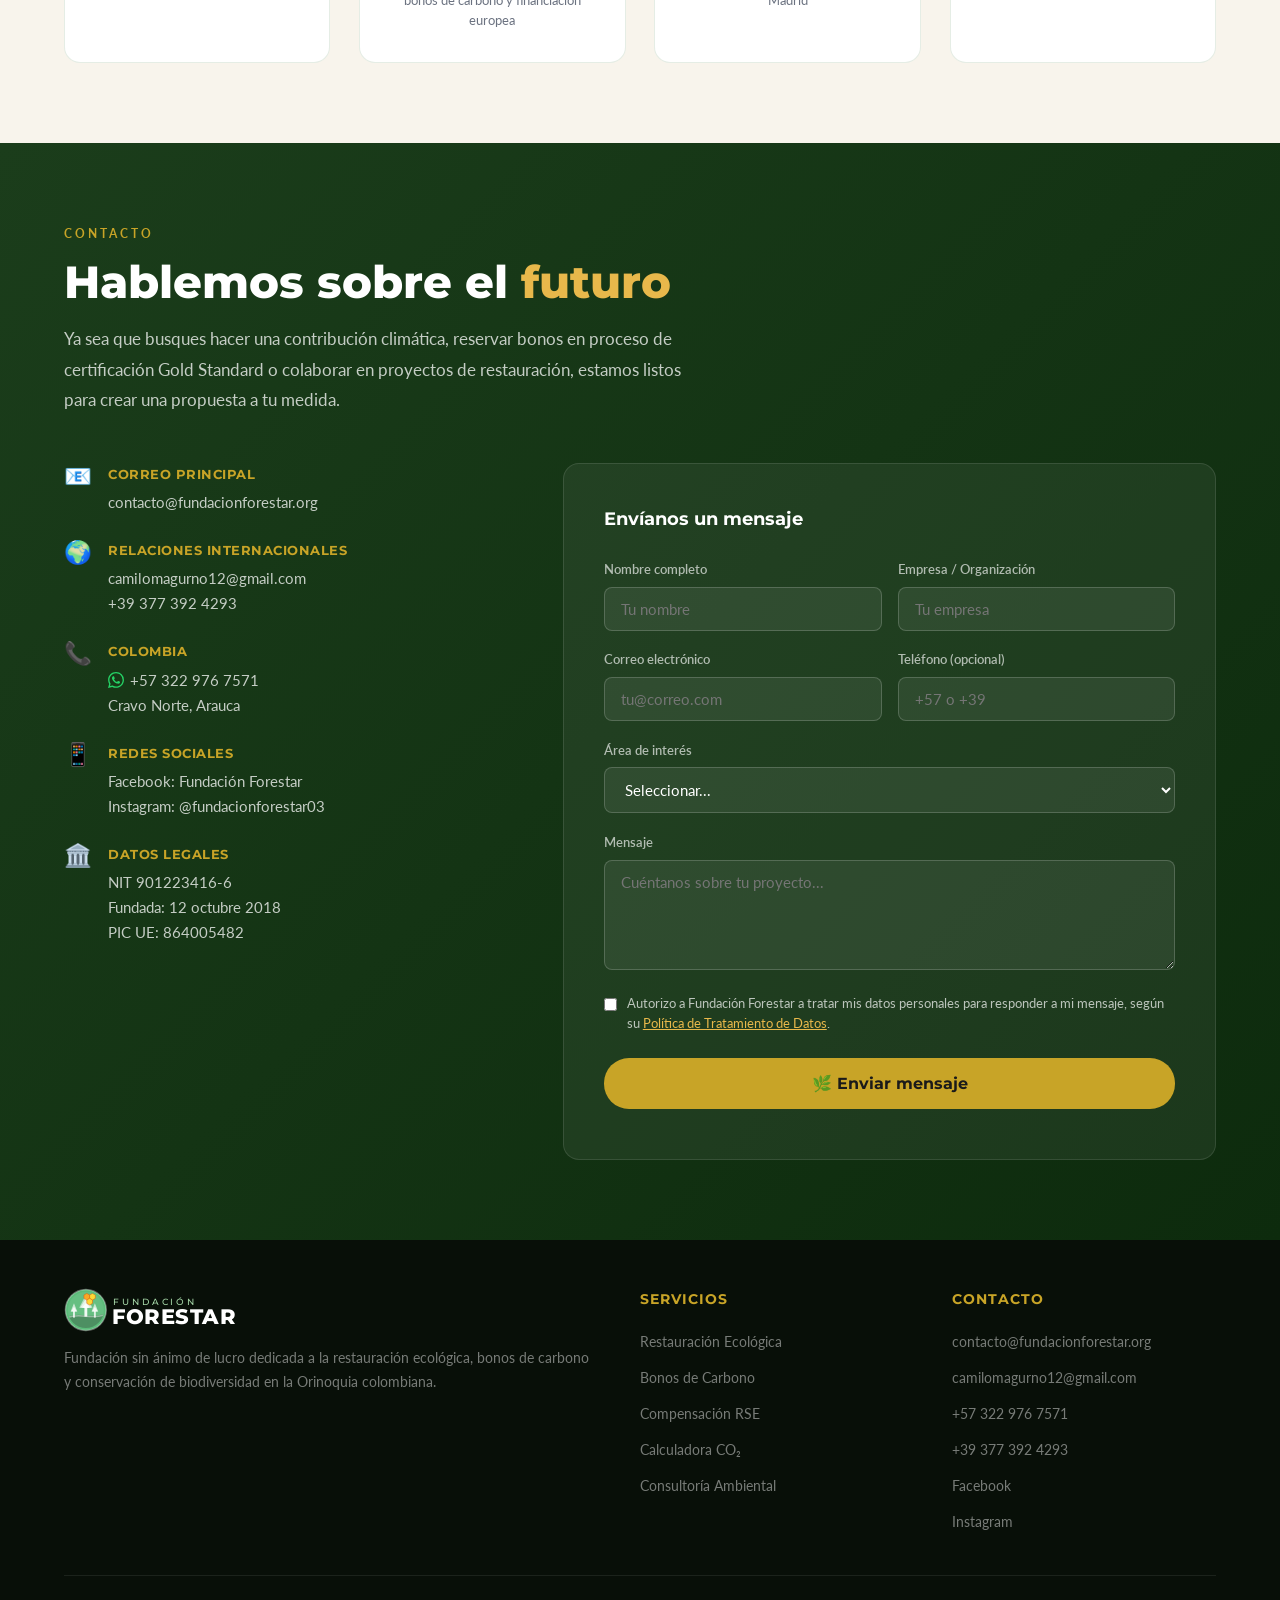
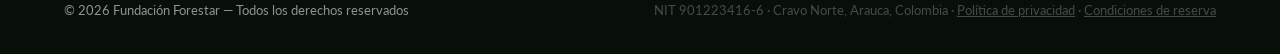
==== commit 2c98cbe5: "Quitar a Héctor Flórez y Daniel Carvajal del equipo y ajustar textos que los mencionaban Co-Authored" ====
--- a/index.html
+++ b/index.html
@@ -477,7 +477,7 @@
             </div>
             <div class="faq-item">
                 <button class="faq-question"><span data-i18n="faq-q5">¿Qué diferencia a Forestar de otros proyectos?</span><span class="faq-icon">+</span></button>
-                <div class="faq-answer"><p data-i18n="faq-a5">Somos una fundación llanera que trabaja en Cravo Norte desde 2018. El proyecto integra 12 especies nativas del Orinoco, meliponicultura con abejas nativas sin aguijón y un equipo técnico con biólogo e ingeniero ambiental con matrícula profesional. Lo hemos presentado a EUROCLIMA+ (Unión Europea) y al PPD Colombia (GEF/PNUD).</p></div>
+                <div class="faq-answer"><p data-i18n="faq-a5">Somos una fundación llanera que trabaja en Cravo Norte desde 2018. El proyecto integra 12 especies nativas del Orinoco, meliponicultura con abejas nativas sin aguijón y un equipo de profesionales de la región. Lo hemos presentado a EUROCLIMA+ (Unión Europea) y al PPD Colombia (GEF/PNUD).</p></div>
             </div>
             <div class="faq-item">
                 <button class="faq-question"><span data-i18n="faq-q6">¿Para qué sirven los bonos?</span><span class="faq-icon">+</span></button>
@@ -497,8 +497,6 @@
             <div class="team-card fade-in"><div class="team-avatar">🌍</div><div class="team-name">Julián Camilo Magurno García</div><div class="team-role" data-i18n="tm2-role">Dir. Relaciones Internacionales</div><div class="team-expertise" data-i18n="tm2-exp">Gestión de proyectos internacionales, bonos de carbono y financiación europea</div></div>
             <div class="team-card fade-in"><div class="team-avatar">👩‍💼</div><div class="team-name">Lizdalia Genoveva Magurno Cisneros</div><div class="team-role" data-i18n="tm3-role">Vicepresidenta y Rep. Legal Suplente</div><div class="team-expertise">Administradora · Magíster UNIR Madrid</div></div>
             <div class="team-card fade-in"><div class="team-avatar">👷</div><div class="team-name">César Sierra Sierra</div><div class="team-role" data-i18n="tm4-role">Coordinador de Proyectos</div><div class="team-expertise">Ingeniero Civil · Especialista Gerencia Estratégica</div></div>
-            <div class="team-card fade-in"><div class="team-avatar">🔬</div><div class="team-name">Héctor Flórez Chamorro</div><div class="team-role" data-i18n="tm5-role">Biólogo Especialista</div><div class="team-expertise" data-i18n="tm5-exp">Biólogo — Universidad de Pamplona · Más de 10 años en estudios ambientales en la Orinoquia</div></div>
-            <div class="team-card fade-in"><div class="team-avatar">🌱</div><div class="team-name">Daniel Hernando Carvajal Speranza</div><div class="team-role" data-i18n="tm6-role">Ingeniero Ambiental</div><div class="team-expertise" data-i18n="tm6-exp">Ingeniero Ambiental · Especialista en Interventoría · Matrícula COPNIA</div></div>
         </div>
     </div>
 </section>
--- a/css/style.css
+++ b/css/style.css
@@ -210,7 +210,7 @@
 .carbon-card.featured .btn-carbon:hover { background: var(--carbon-amber); }
 
 .team-section { background: var(--cream); }
-.team-grid { display: grid; grid-template-columns: repeat(3,1fr); gap: 1.8rem; }
+.team-grid { display: grid; grid-template-columns: repeat(4,1fr); gap: 1.8rem; }
 .team-card { border: 1px solid rgba(45,106,45,0.12); border-radius: 16px; padding: 2rem 1.5rem; text-align: center; transition: var(--t); background: var(--white); }
 .team-card:hover { box-shadow: var(--shadow); border-color: var(--forest-light); transform: translateY(-3px); }
 .team-avatar { width: 76px; height: 76px; border-radius: 50%; background: var(--light-bg); display: flex; align-items: center; justify-content: center; font-size: 2rem; margin: 0 auto 1.2rem; border: 3px solid var(--forest-light); }
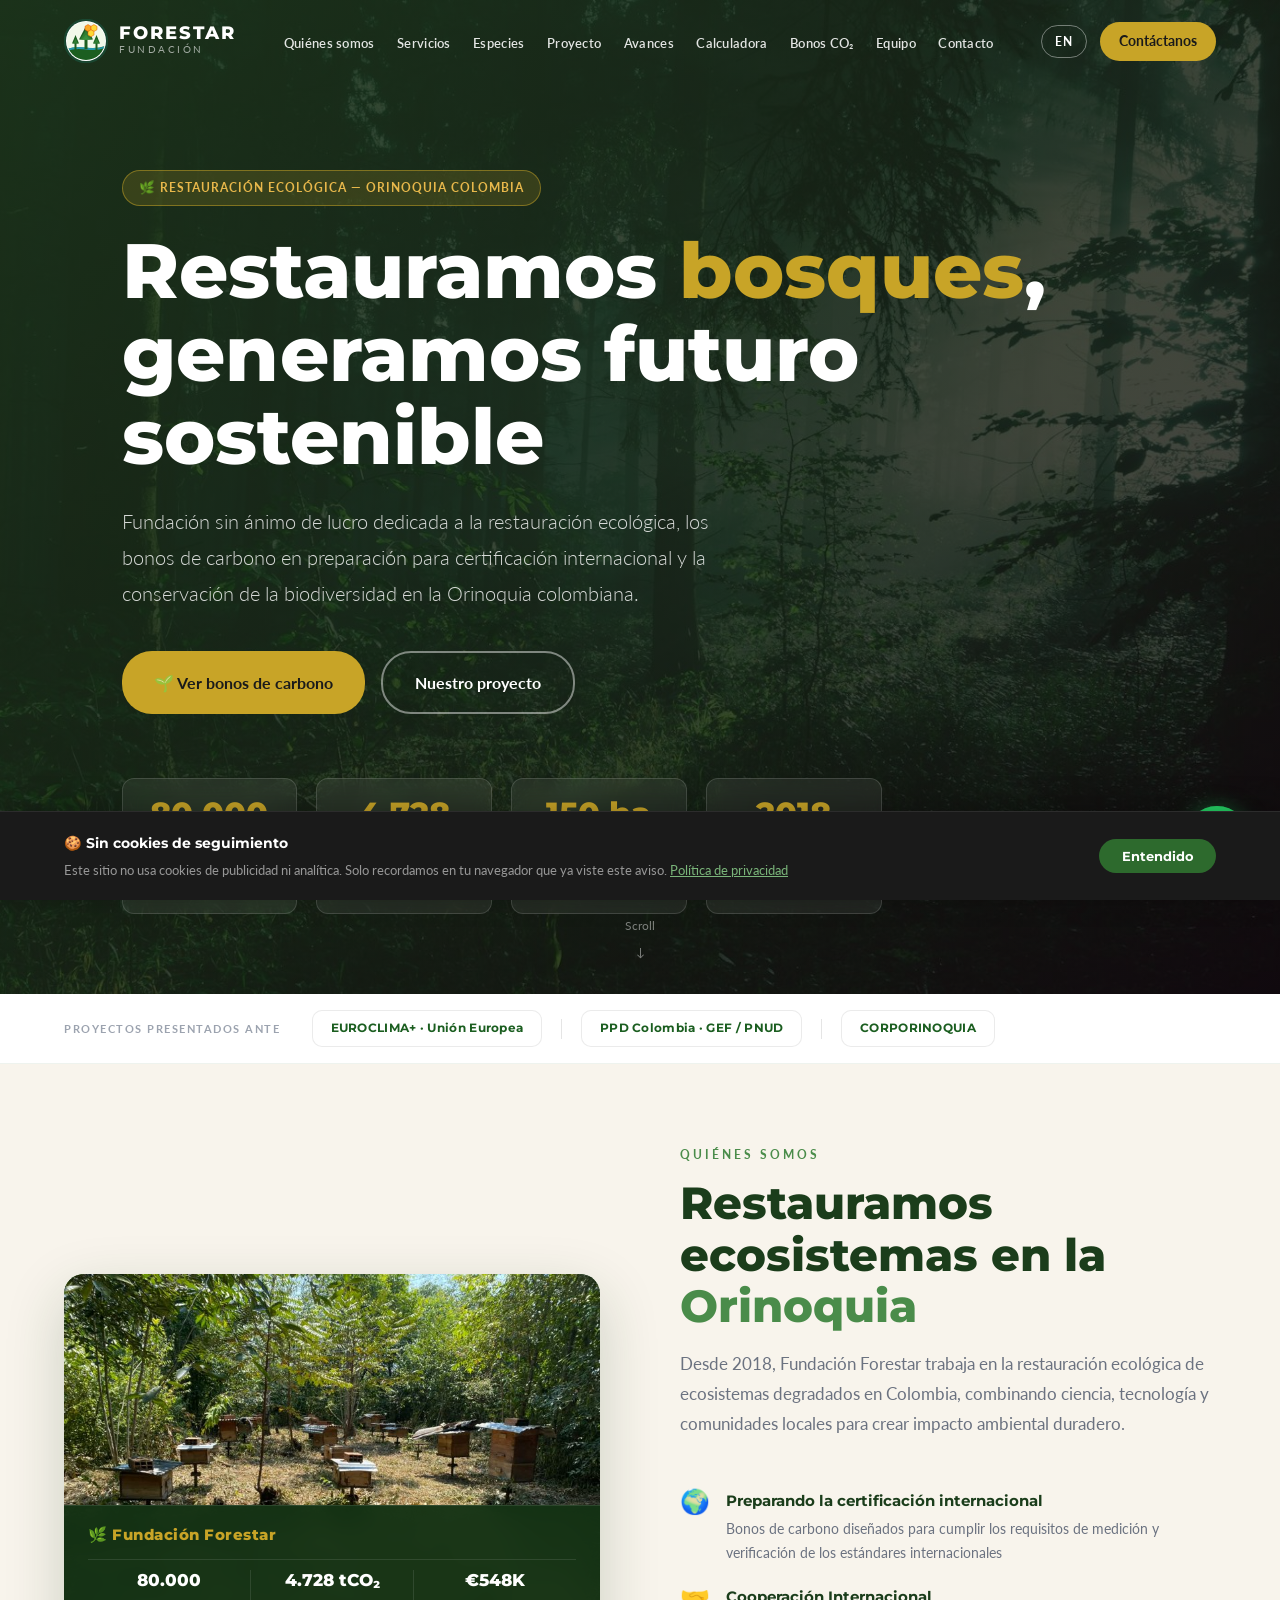
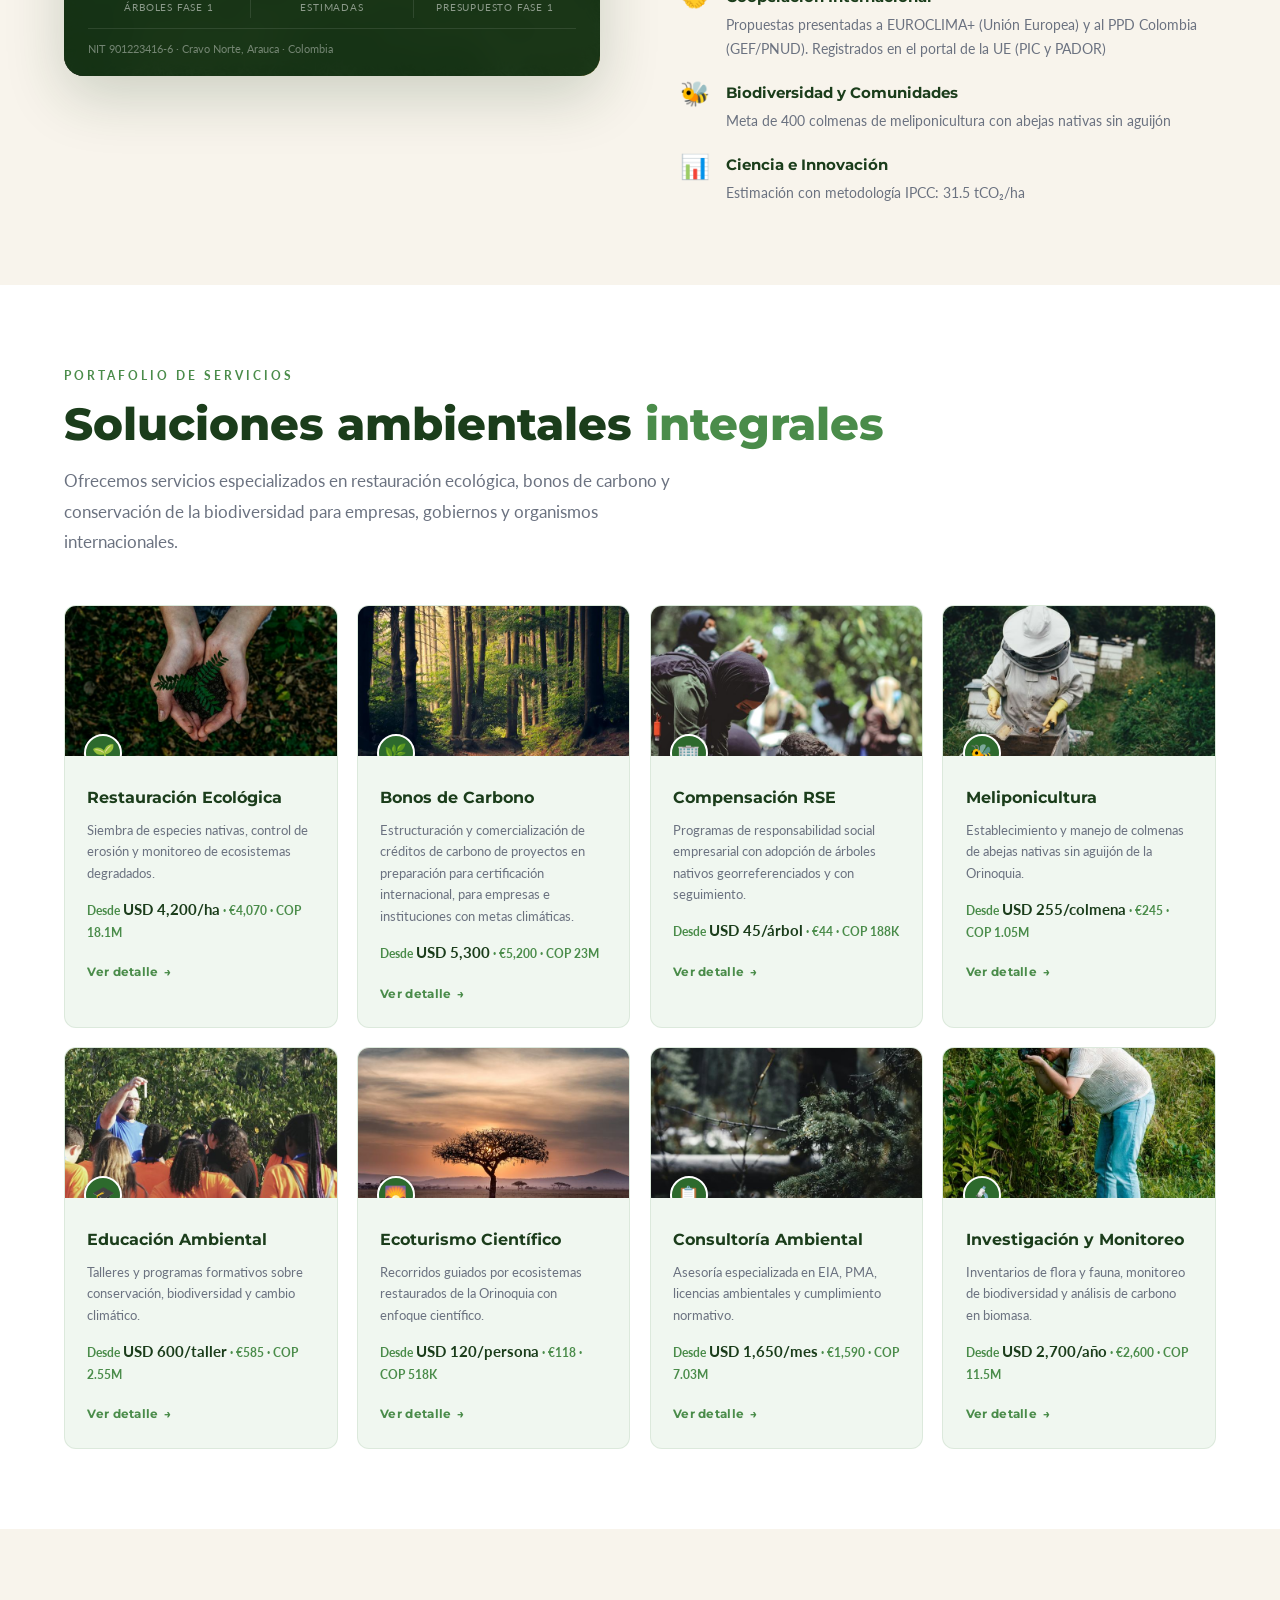
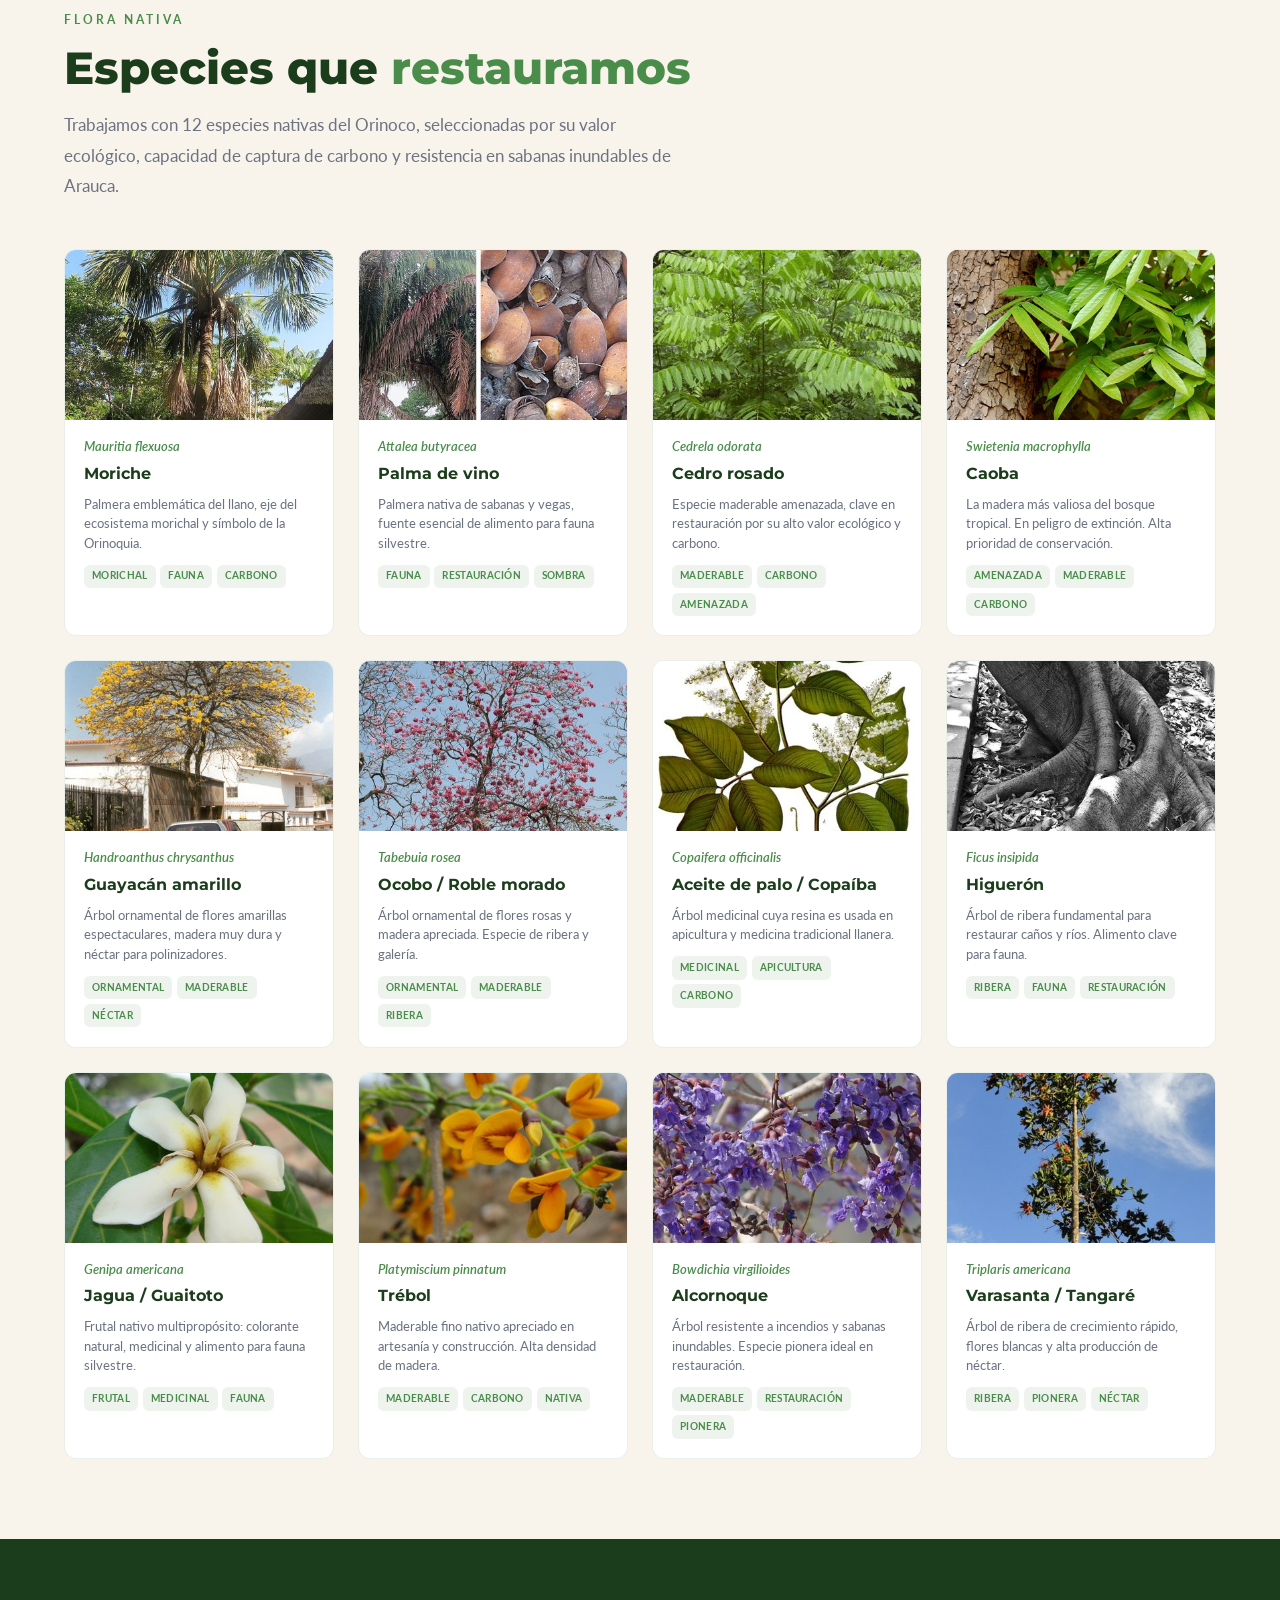
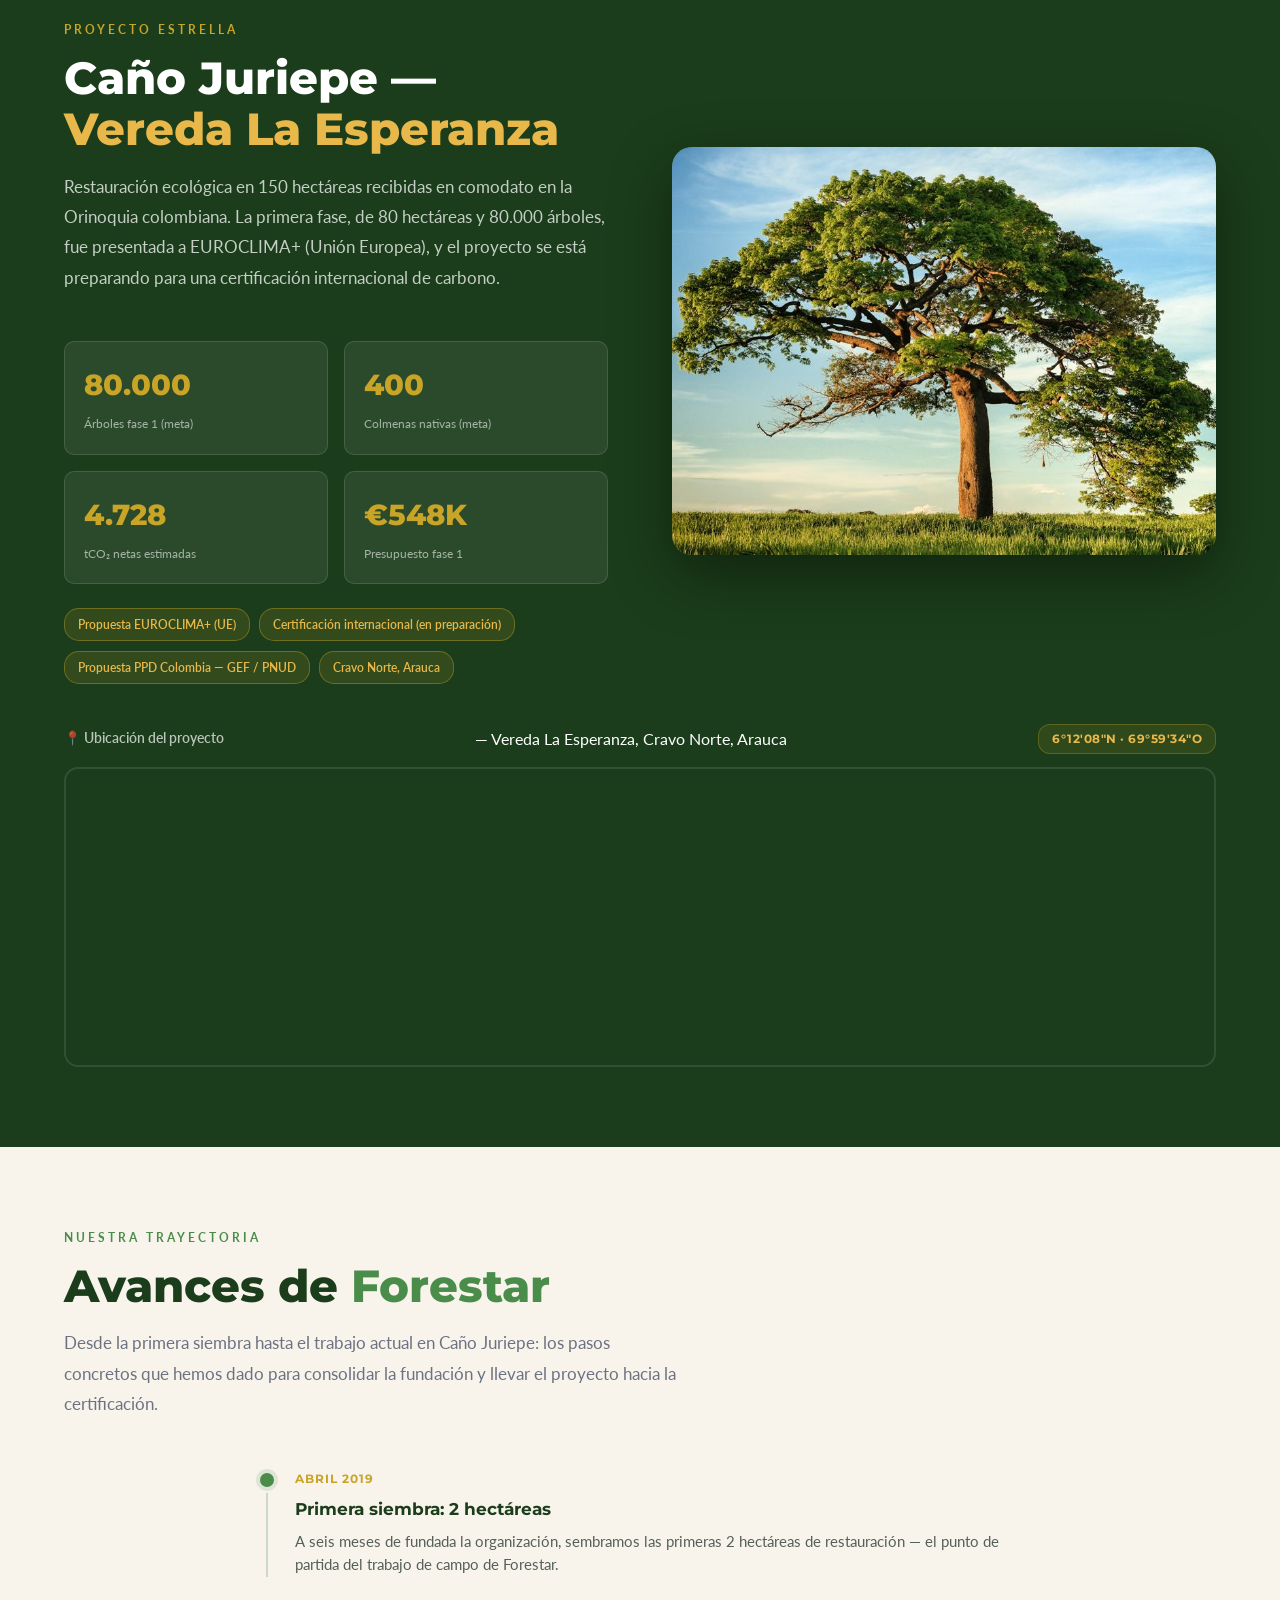
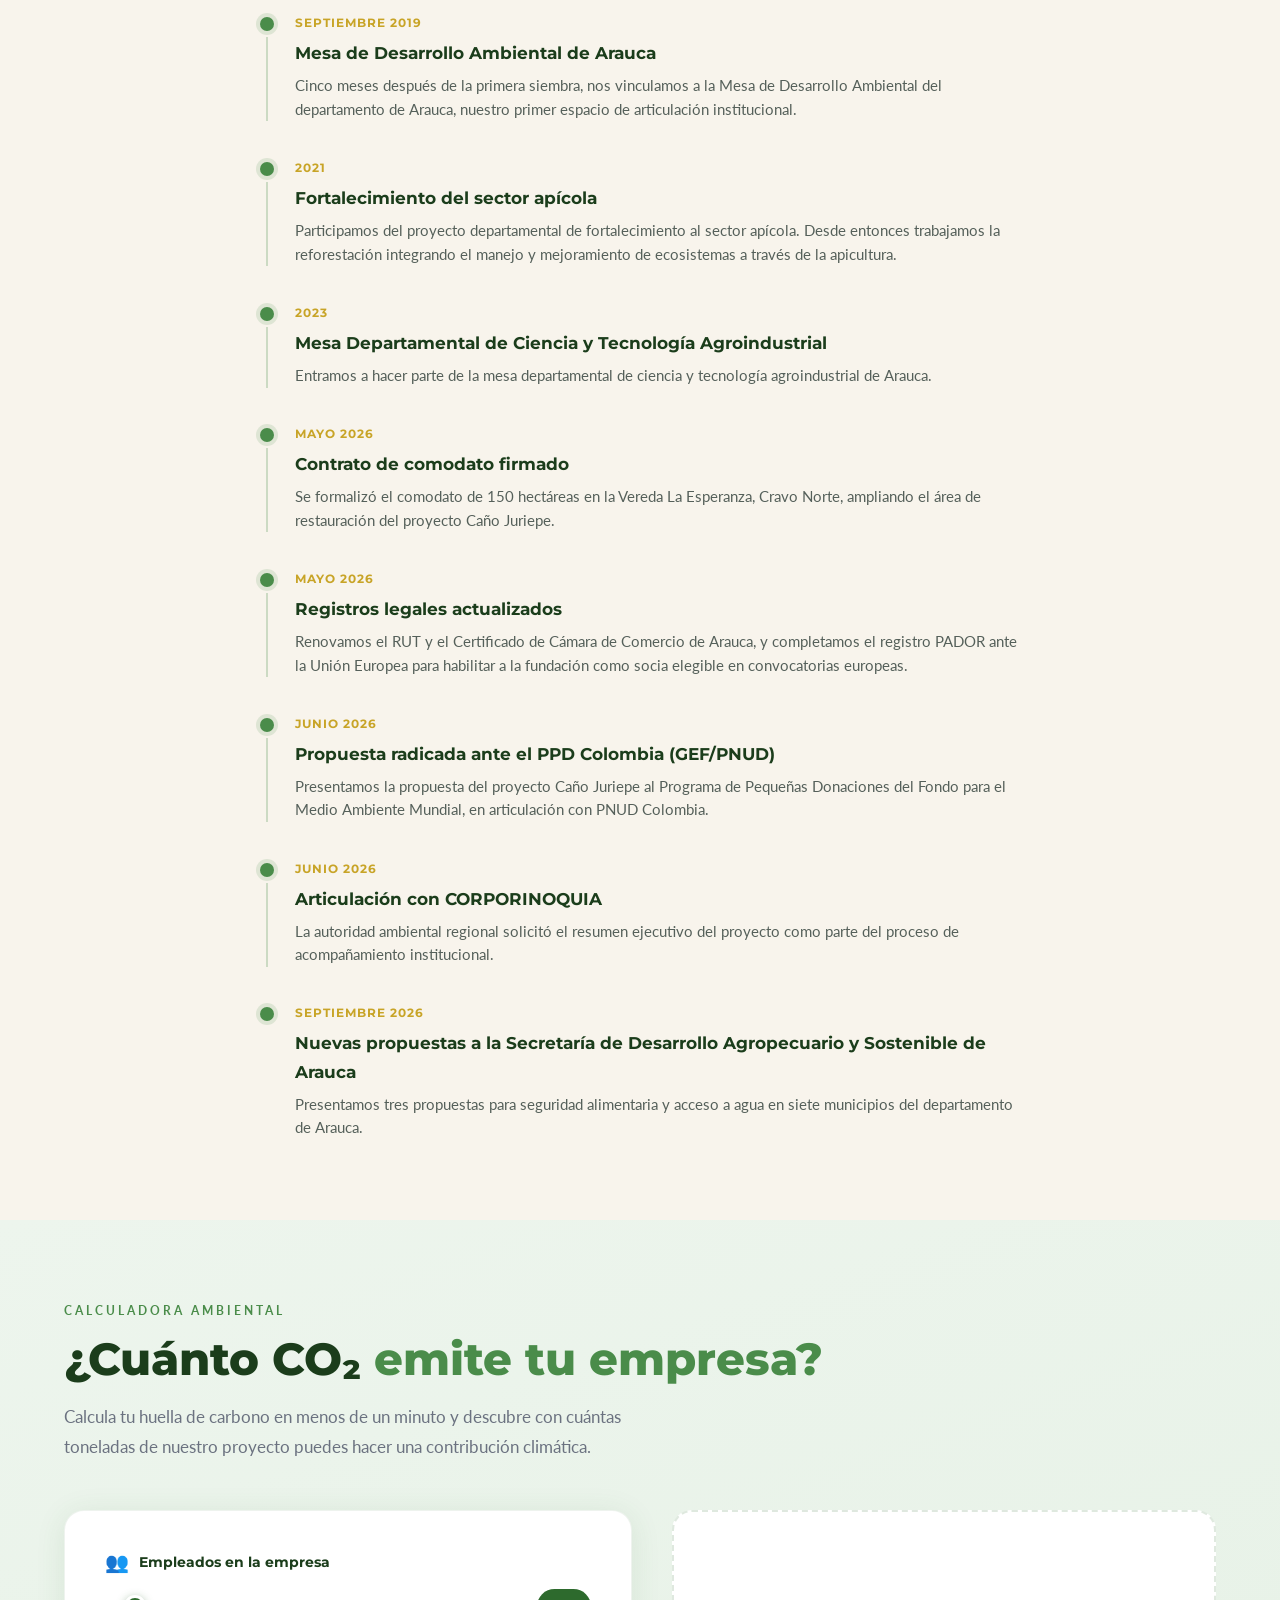
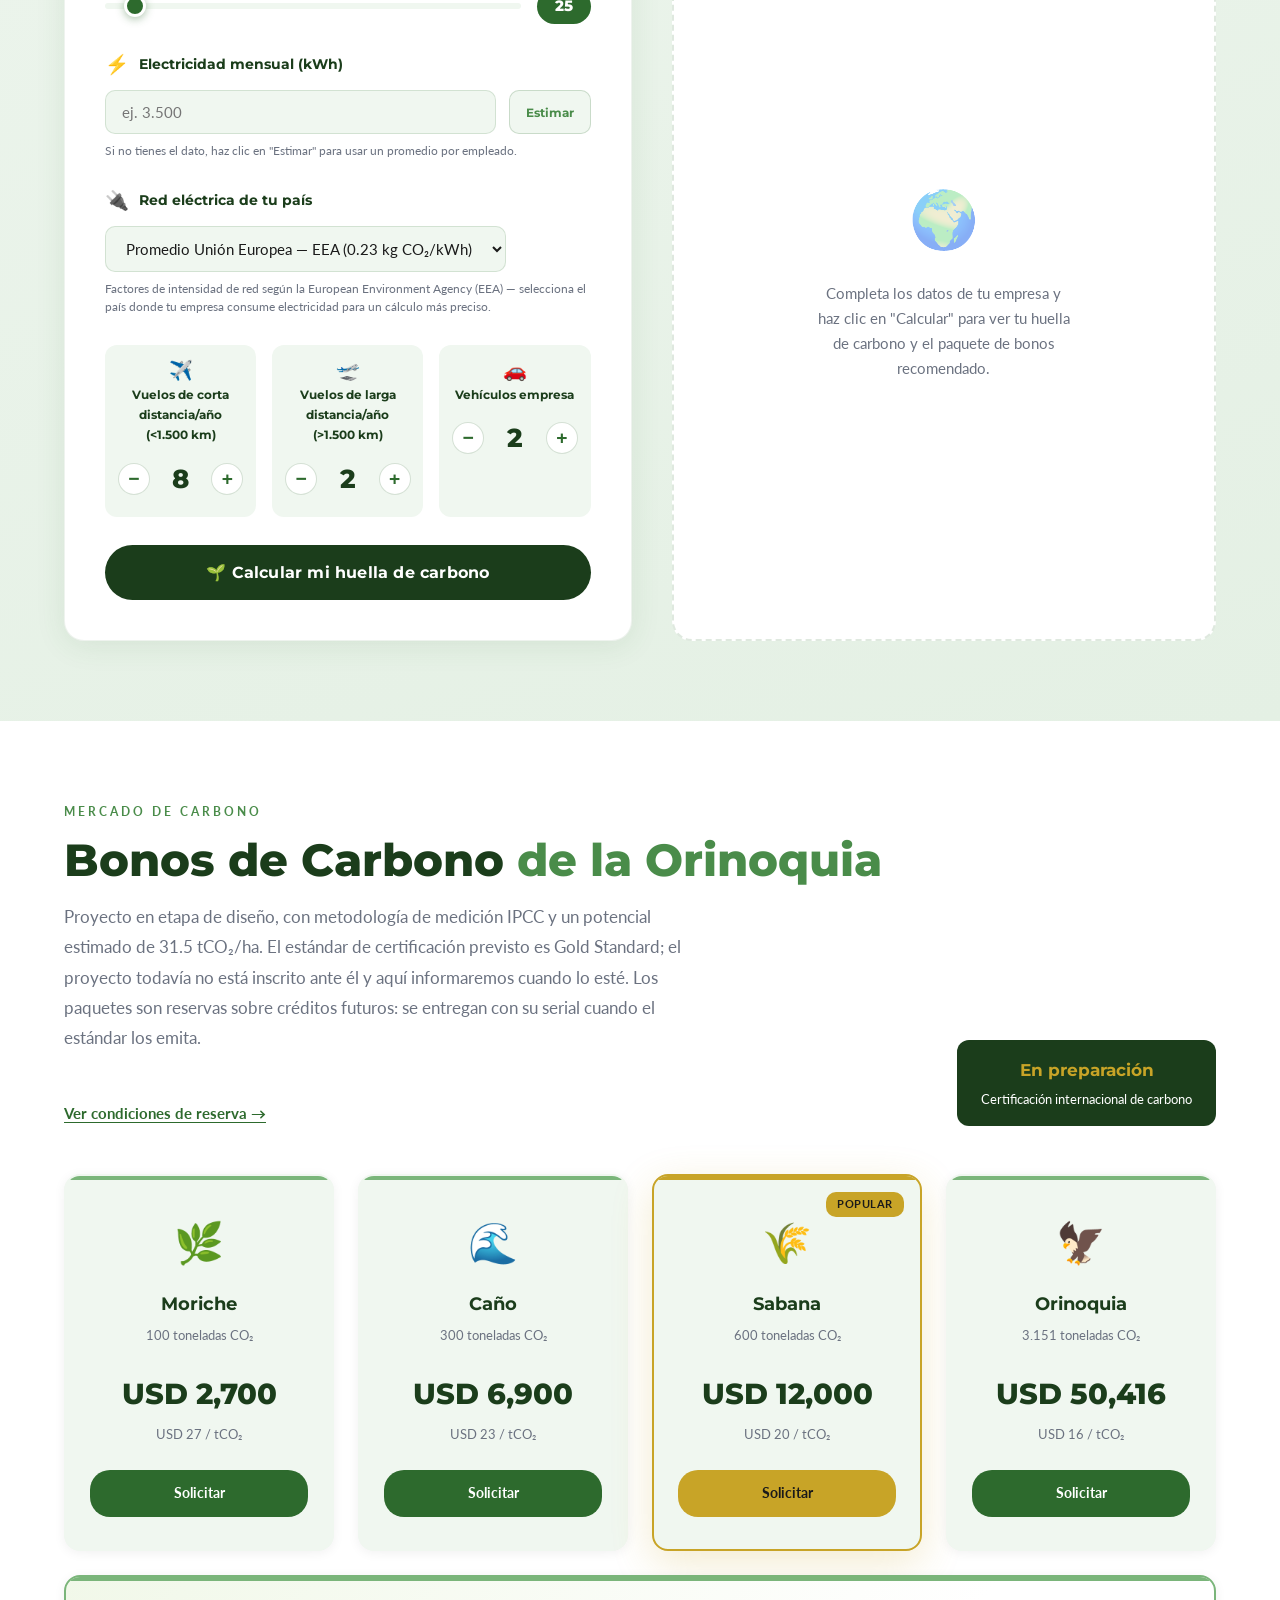
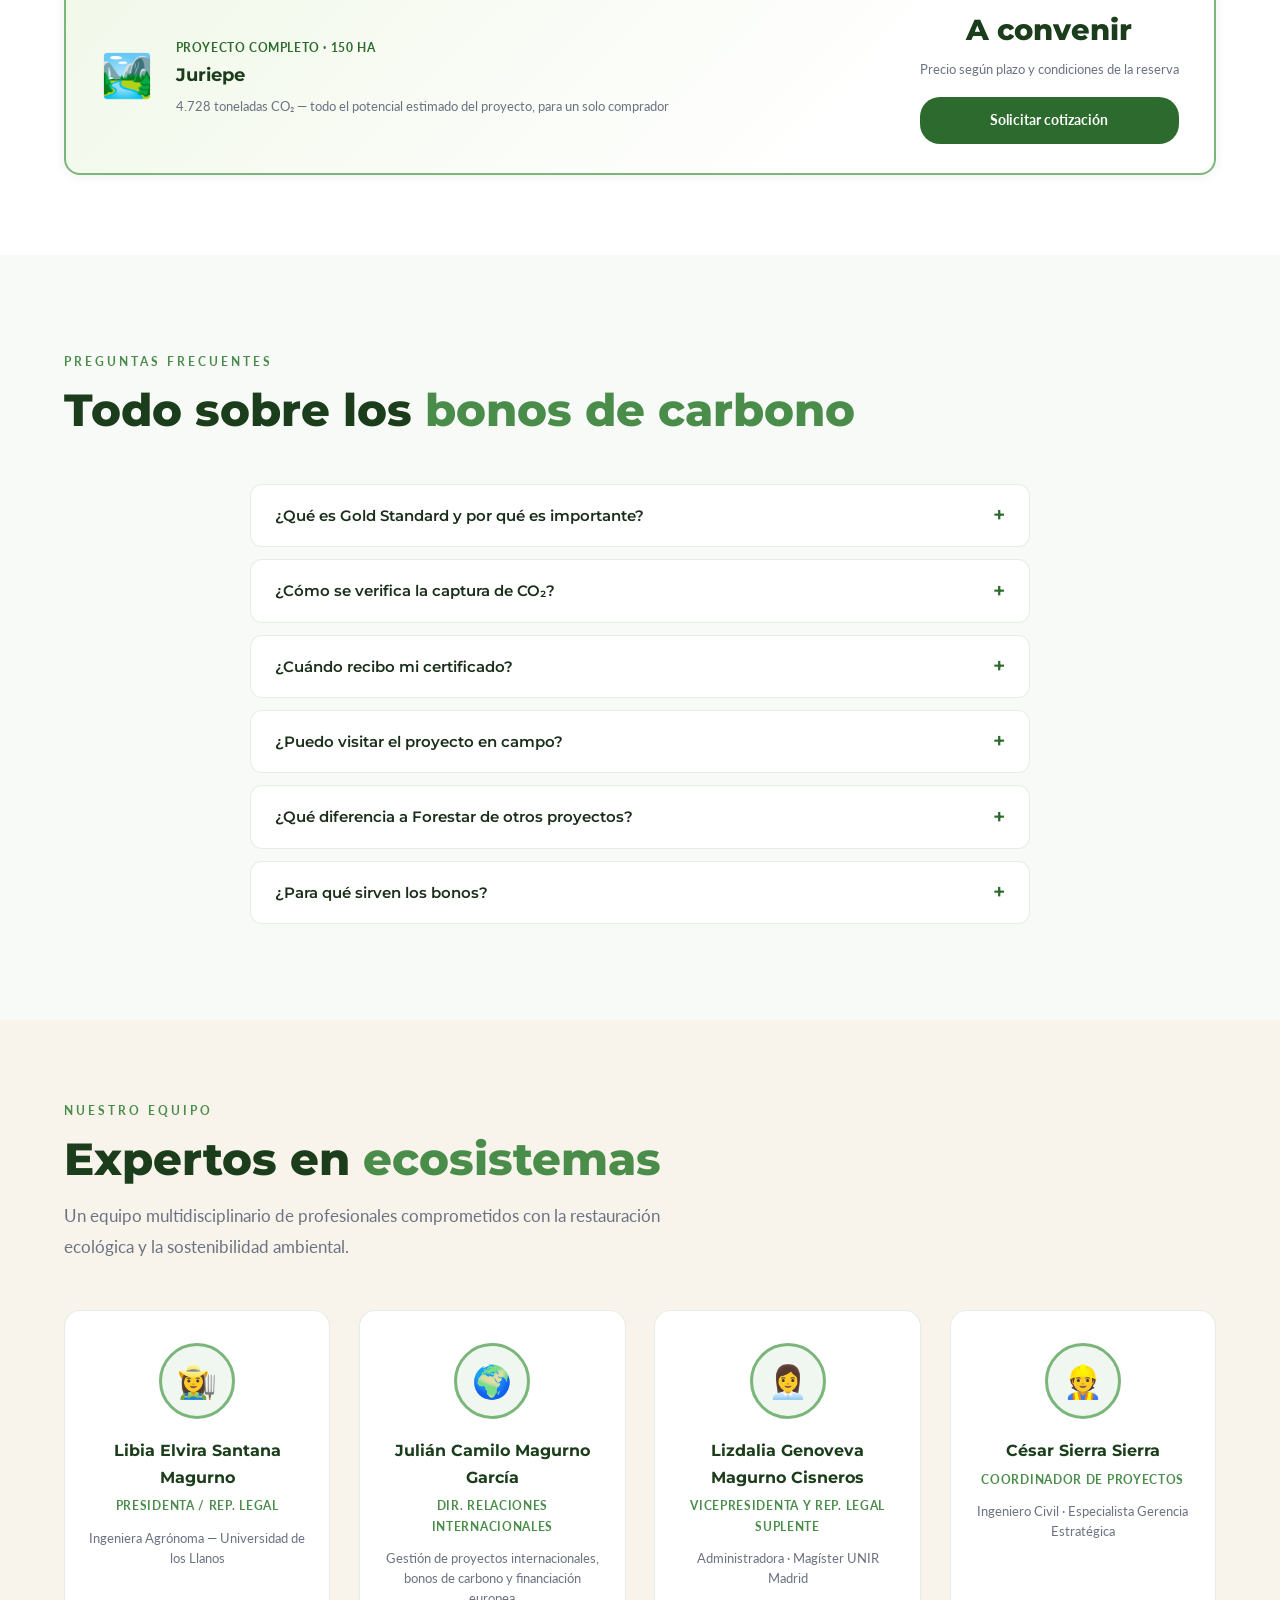
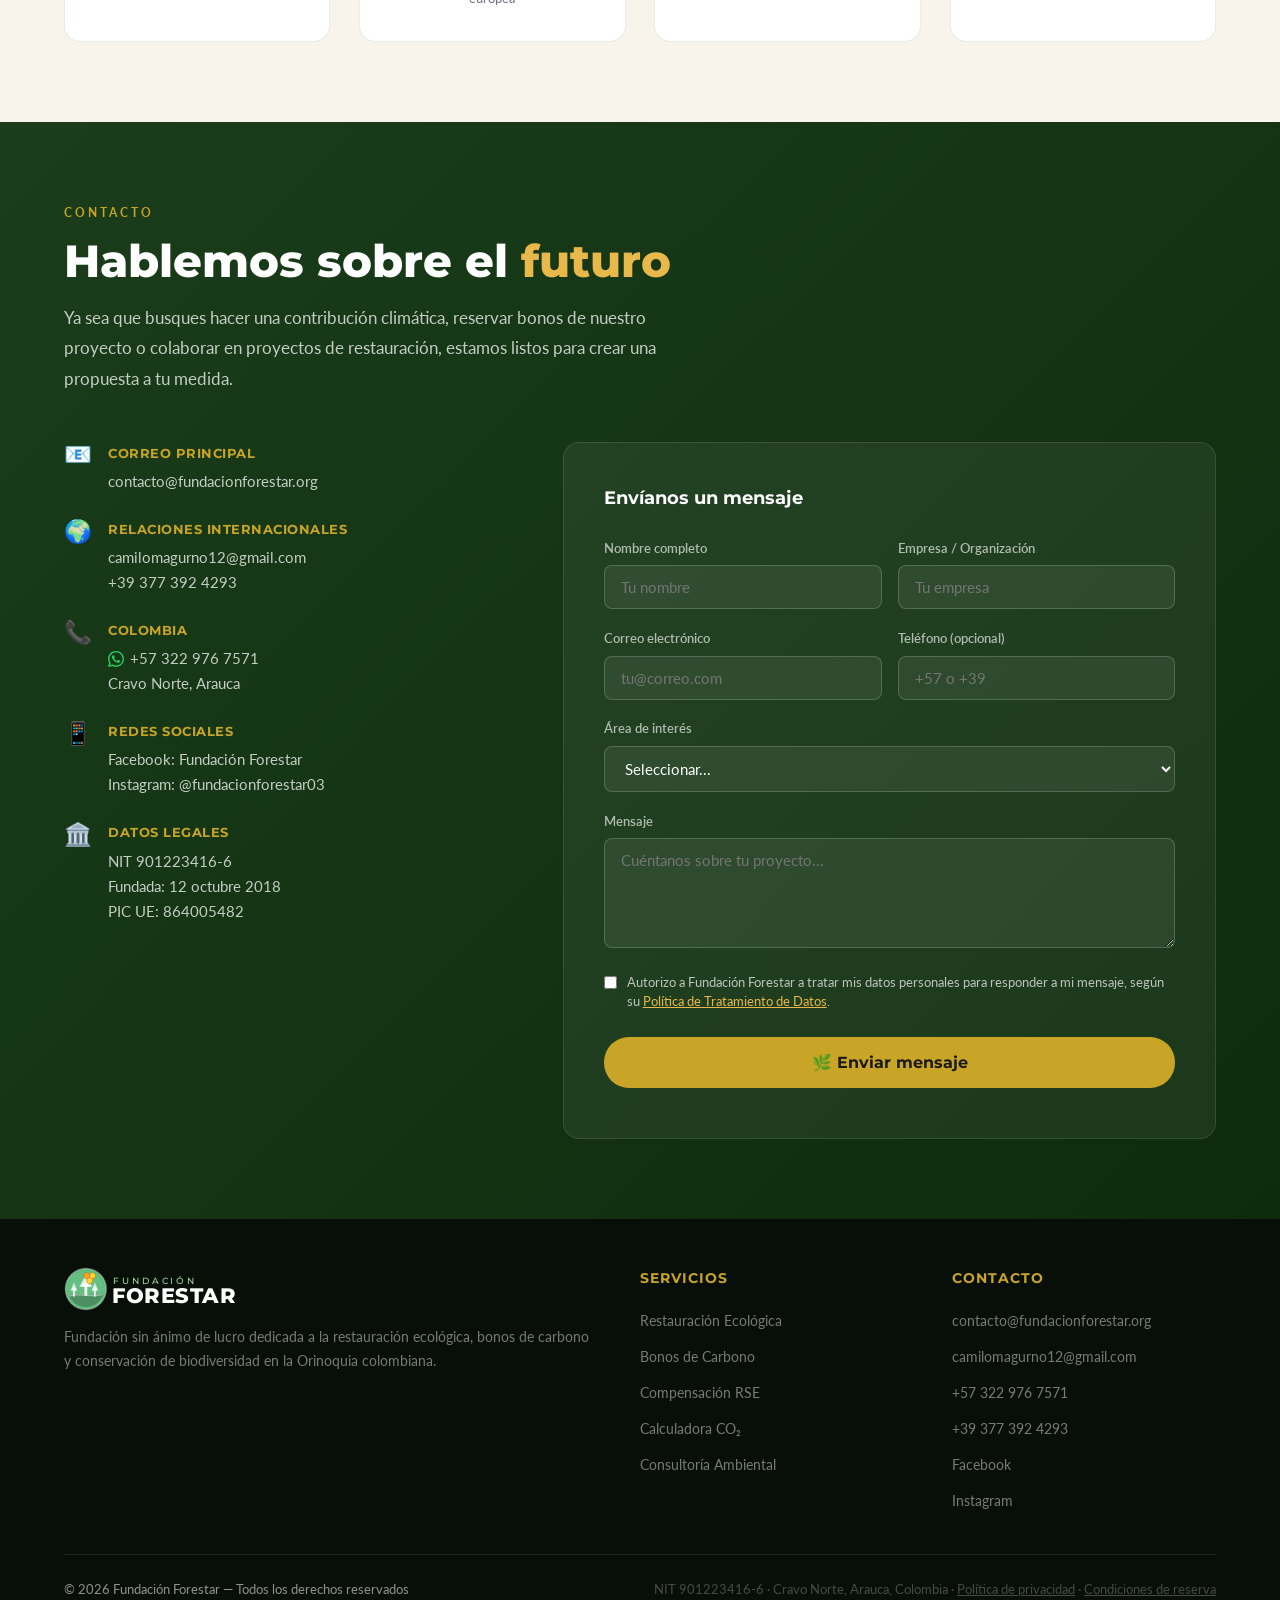
==== commit 9f751ddb: "Retirar afirmaciones de certificación Gold Standard: el proyecto aún no está inscrito Gold Standard " ====
--- a/index.html
+++ b/index.html
@@ -3,9 +3,9 @@
 <head>
     <meta charset="UTF-8">
     <meta name="viewport" content="width=device-width, initial-scale=1.0">
-    <title>Fundación Forestar — Restauración Ecológica & Bonos de Carbono en certificación Gold Standard | Colombia</title>
-    <meta name="description" content="Fundación Forestar: restauración ecológica y bonos de carbono en proceso de certificación Gold Standard, conservación de biodiversidad en la Orinoquia colombiana. 150 hectáreas en comodato para restauración y 4.728 tCO₂ estimadas.">
-    <meta name="keywords" content="bonos de carbono Colombia, restauración ecológica Orinoquia, Gold Standard carbono, compensación CO2 empresas, EUROCLIMA+, conservación biodiversidad">
+    <title>Fundación Forestar — Restauración Ecológica & Bonos de Carbono | Colombia</title>
+    <meta name="description" content="Fundación Forestar: restauración ecológica y bonos de carbono en preparación para certificación internacional, conservación de biodiversidad en la Orinoquia colombiana. 150 hectáreas en comodato para restauración y 4.728 tCO₂ estimadas.">
+    <meta name="keywords" content="bonos de carbono Colombia, restauración ecológica Orinoquia, certificación de carbono, compensación CO2 empresas, EUROCLIMA+, conservación biodiversidad">
     <meta name="robots" content="index, follow">
     <link rel="canonical" href="https://fundacionforestar.org/">
     <link rel="alternate" hreflang="es" href="https://fundacionforestar.org/">
@@ -15,7 +15,7 @@
     <meta property="og:type" content="website">
     <meta property="og:url" content="https://fundacionforestar.org/">
     <meta property="og:title" content="Fundación Forestar — Restauración Ecológica & Bonos de Carbono | Colombia">
-    <meta property="og:description" content="150 hectáreas en restauración y 4.728 tCO₂ estimadas — proyecto en proceso de certificación Gold Standard. Orinoquia colombiana. Acción climática con naturaleza real.">
+    <meta property="og:description" content="150 hectáreas en restauración y 4.728 tCO₂ estimadas — proyecto en preparación para certificación internacional. Orinoquia colombiana. Acción climática con naturaleza real.">
     <meta property="og:image" content="https://fundacionforestar.org/img/og-forestar.jpg">
     <meta property="og:image:width" content="1200">
     <meta property="og:image:height" content="630">
@@ -24,7 +24,7 @@
     <meta property="og:locale:alternate" content="en_US">
     <!-- Twitter Card -->
     <meta name="twitter:card" content="summary_large_image">
-    <meta name="twitter:title" content="Fundación Forestar — Bonos de Carbono en certificación Gold Standard, Colombia">
+    <meta name="twitter:title" content="Fundación Forestar — Bonos de Carbono, Colombia">
     <meta name="twitter:description" content="150 ha en restauración · 4.728 tCO₂ estimadas · Orinoquia colombiana">
     <meta name="twitter:image" content="https://fundacionforestar.org/img/og-forestar.jpg">
     <!-- Structured Data -->
@@ -35,7 +35,7 @@
       "name": "Fundación Forestar",
       "alternateName": "Forestar Foundation",
       "url": "https://fundacionforestar.org",
-      "description": "Fundación sin ánimo de lucro dedicada a la restauración ecológica, bonos de carbono en proceso de certificación Gold Standard y conservación de biodiversidad en la Orinoquia colombiana desde 2018.",
+      "description": "Fundación sin ánimo de lucro dedicada a la restauración ecológica, bonos de carbono en preparación para certificación internacional y conservación de biodiversidad en la Orinoquia colombiana desde 2018.",
       "foundingDate": "2018-10-12",
       "taxID": "901223416-6",
       "address": {
@@ -134,7 +134,7 @@
             <span data-i18n="hero-title-1">Restauramos</span> <span class="highlight" data-i18n="hero-title-2">bosques</span>,<br>
             <span data-i18n="hero-title-3">generamos futuro sostenible</span>
         </h1>
-        <p class="hero-subtitle" data-i18n="hero-subtitle">Fundación sin ánimo de lucro dedicada a la restauración ecológica, los bonos de carbono en proceso de certificación Gold Standard y la conservación de la biodiversidad en la Orinoquia colombiana.</p>
+        <p class="hero-subtitle" data-i18n="hero-subtitle">Fundación sin ánimo de lucro dedicada a la restauración ecológica, los bonos de carbono en preparación para certificación internacional y la conservación de la biodiversidad en la Orinoquia colombiana.</p>
         <div class="hero-actions">
             <a href="#carbono" class="btn-primary" data-i18n="hero-btn1">🌱 Ver bonos de carbono</a>
             <a href="#proyecto" class="btn-secondary" data-i18n="hero-btn2">Nuestro proyecto</a>
@@ -183,7 +183,7 @@
                 <h2 class="section-title"><span data-i18n="about-title-1">Restauramos ecosistemas en la</span> <span class="section-title-accent" data-i18n="about-title-2">Orinoquia</span></h2>
                 <p class="section-desc" data-i18n="about-desc">Desde 2018, Fundación Forestar trabaja en la restauración ecológica de ecosistemas degradados en Colombia, combinando ciencia, tecnología y comunidades locales para crear impacto ambiental duradero.</p>
                 <div class="about-features">
-                    <div class="about-feature"><span class="feature-icon">🌍</span><div class="feature-text"><h4 data-i18n="feat1-title">En proceso de certificación Gold Standard</h4><p data-i18n="feat1-desc">Bonos de carbono estructurados según los requisitos de medición y verificación del estándar Gold Standard</p></div></div>
+                    <div class="about-feature"><span class="feature-icon">🌍</span><div class="feature-text"><h4 data-i18n="feat1-title">Preparando la certificación internacional</h4><p data-i18n="feat1-desc">Bonos de carbono diseñados para cumplir los requisitos de medición y verificación de los estándares internacionales</p></div></div>
                     <div class="about-feature"><span class="feature-icon">🤝</span><div class="feature-text"><h4 data-i18n="feat2-title">Cooperación Internacional</h4><p data-i18n="feat2-desc">Propuestas presentadas a EUROCLIMA+ (Unión Europea) y al PPD Colombia (GEF/PNUD). Registrados en el portal de la UE (PIC y PADOR)</p></div></div>
                     <div class="about-feature"><span class="feature-icon">🐝</span><div class="feature-text"><h4 data-i18n="feat3-title">Biodiversidad y Comunidades</h4><p data-i18n="feat3-desc">Meta de 400 colmenas de meliponicultura con abejas nativas sin aguijón</p></div></div>
                     <div class="about-feature"><span class="feature-icon">📊</span><div class="feature-text"><h4 data-i18n="feat4-title">Ciencia e Innovación</h4><p data-i18n="feat4-desc">Estimación con metodología IPCC: 31.5 tCO₂/ha</p></div></div>
@@ -200,7 +200,7 @@
         <p class="section-desc" data-i18n="services-desc">Ofrecemos servicios especializados en restauración ecológica, bonos de carbono y conservación de la biodiversidad para empresas, gobiernos y organismos internacionales.</p>
         <div class="services-grid">
             <div class="service-card fade-in"><div class="service-img"><img src="img/fotos/servicio-restauracion.jpg" alt="Restauración Ecológica"><div class="service-icon">🌱</div></div><div class="service-body"><div class="service-name" data-i18n="svc1-name">Restauración Ecológica</div><p class="service-desc" data-i18n="svc1-desc">Siembra de especies nativas, control de erosión y monitoreo de ecosistemas degradados.</p><div class="service-price">Desde <span class="price-usd">USD 4,200/ha</span> · €4,070 · COP 18.1M</div><button class="service-more-btn">Ver detalle <span class="arr">→</span></button></div></div>
-            <div class="service-card fade-in"><div class="service-img"><img src="img/fotos/servicio-bonos.jpg" alt="Bonos de Carbono"><div class="service-icon">🌿</div></div><div class="service-body"><div class="service-name" data-i18n="svc2-name">Bonos de Carbono</div><p class="service-desc" data-i18n="svc2-desc">Estructuración y comercialización de créditos de carbono en proceso de certificación bajo el estándar Gold Standard, para empresas e instituciones con metas climáticas.</p><div class="service-price">Desde <span class="price-usd">USD 5,300</span> · €5,200 · COP 23M</div><button class="service-more-btn">Ver detalle <span class="arr">→</span></button></div></div>
+            <div class="service-card fade-in"><div class="service-img"><img src="img/fotos/servicio-bonos.jpg" alt="Bonos de Carbono"><div class="service-icon">🌿</div></div><div class="service-body"><div class="service-name" data-i18n="svc2-name">Bonos de Carbono</div><p class="service-desc" data-i18n="svc2-desc">Estructuración y comercialización de créditos de carbono de proyectos en preparación para certificación internacional, para empresas e instituciones con metas climáticas.</p><div class="service-price">Desde <span class="price-usd">USD 5,300</span> · €5,200 · COP 23M</div><button class="service-more-btn">Ver detalle <span class="arr">→</span></button></div></div>
             <div class="service-card fade-in"><div class="service-img"><img src="img/fotos/servicio-rse.jpg" alt="Compensación RSE"><div class="service-icon">🏢</div></div><div class="service-body"><div class="service-name" data-i18n="svc3-name">Compensación RSE</div><p class="service-desc" data-i18n="svc3-desc">Programas de responsabilidad social empresarial con adopción de árboles nativos georreferenciados y con seguimiento.</p><div class="service-price">Desde <span class="price-usd">USD 45/árbol</span> · €44 · COP 188K</div><button class="service-more-btn">Ver detalle <span class="arr">→</span></button></div></div>
             <div class="service-card fade-in"><div class="service-img"><img src="img/fotos/servicio-meliponicultura.jpg" alt="Meliponicultura"><div class="service-icon">🐝</div></div><div class="service-body"><div class="service-name" data-i18n="svc4-name">Meliponicultura</div><p class="service-desc" data-i18n="svc4-desc">Establecimiento y manejo de colmenas de abejas nativas sin aguijón de la Orinoquia.</p><div class="service-price">Desde <span class="price-usd">USD 255/colmena</span> · €245 · COP 1.05M</div><button class="service-more-btn">Ver detalle <span class="arr">→</span></button></div></div>
             <div class="service-card fade-in"><div class="service-img"><img src="img/fotos/servicio-educacion.jpg" alt="Educación Ambiental"><div class="service-icon">🎓</div></div><div class="service-body"><div class="service-name" data-i18n="svc5-name">Educación Ambiental</div><p class="service-desc" data-i18n="svc5-desc">Talleres y programas formativos sobre conservación, biodiversidad y cambio climático.</p><div class="service-price">Desde <span class="price-usd">USD 600/taller</span> · €585 · COP 2.55M</div><button class="service-more-btn">Ver detalle <span class="arr">→</span></button></div></div>
@@ -239,7 +239,7 @@
             <div class="fade-in">
                 <div class="section-label" data-i18n="project-label">Proyecto Estrella</div>
                 <h2 class="section-title" style="color:#fff"><span data-i18n="project-title-1">Caño Juriepe —</span> <span style="color:#e8b84b" data-i18n="project-title-2">Vereda La Esperanza</span></h2>
-                <p class="section-desc" style="color:rgba(255,255,255,0.75)" data-i18n="project-desc">Restauración ecológica en 150 hectáreas recibidas en comodato en la Orinoquia colombiana. La primera fase, de 80 hectáreas y 80.000 árboles, fue presentada a EUROCLIMA+ (Unión Europea), y el proyecto está estructurado para certificación Gold Standard.</p>
+                <p class="section-desc" style="color:rgba(255,255,255,0.75)" data-i18n="project-desc">Restauración ecológica en 150 hectáreas recibidas en comodato en la Orinoquia colombiana. La primera fase, de 80 hectáreas y 80.000 árboles, fue presentada a EUROCLIMA+ (Unión Europea), y el proyecto se está preparando para una certificación internacional de carbono.</p>
                 <div class="project-stats">
                     <div class="project-stat"><div class="project-stat-num">80.000</div><div class="project-stat-label" data-i18n="pstat1">Árboles fase 1 (meta)</div></div>
                     <div class="project-stat"><div class="project-stat-num">400</div><div class="project-stat-label" data-i18n="pstat2">Colmenas nativas (meta)</div></div>
@@ -247,7 +247,7 @@
                     <div class="project-stat"><div class="project-stat-num">€548K</div><div class="project-stat-label" data-i18n="pstat4">Presupuesto fase 1</div></div>
                 </div>
                 <div class="project-tags">
-                    <span class="project-tag">Propuesta EUROCLIMA+ (UE)</span><span class="project-tag">Gold Standard (en certificación)</span><span class="project-tag">Propuesta PPD Colombia — GEF / PNUD</span><span class="project-tag">Cravo Norte, Arauca</span>
+                    <span class="project-tag">Propuesta EUROCLIMA+ (UE)</span><span class="project-tag">Certificación internacional (en preparación)</span><span class="project-tag">Propuesta PPD Colombia — GEF / PNUD</span><span class="project-tag">Cravo Norte, Arauca</span>
                 </div>
             </div>
             <div class="project-image fade-in">
@@ -437,11 +437,11 @@
         <div class="carbon-intro">
             <div>
                 <div class="section-label" data-i18n="carbon-label">Mercado de Carbono</div>
-                <h2 class="section-title"><span data-i18n="carbon-title-1">Bonos de Carbono</span> <span class="section-title-accent" data-i18n="carbon-title-2">en certificación Gold Standard</span></h2>
-                <p class="section-desc" data-i18n="carbon-desc">Proyecto en proceso de certificación bajo el estándar internacional Gold Standard, con metodología de medición IPCC y un potencial estimado de 31.5 tCO₂/ha. Los paquetes son reservas sobre créditos futuros: se entregan con su serial una vez Gold Standard los emita.</p>
+                <h2 class="section-title"><span data-i18n="carbon-title-1">Bonos de Carbono</span> <span class="section-title-accent" data-i18n="carbon-title-2">de la Orinoquia</span></h2>
+                <p class="section-desc" data-i18n="carbon-desc">Proyecto en etapa de diseño, con metodología de medición IPCC y un potencial estimado de 31.5 tCO₂/ha. El estándar de certificación previsto es Gold Standard; el proyecto todavía no está inscrito ante él y aquí informaremos cuando lo esté. Los paquetes son reservas sobre créditos futuros: se entregan con su serial cuando el estándar los emita.</p>
                 <p class="carbon-terms"><a href="condiciones-reserva.html" data-i18n="carbon-terms">Ver condiciones de reserva →</a></p>
             </div>
-            <div class="carbon-badge"><strong>Gold Standard</strong><span data-i18n="carbon-badge-sub">En proceso de certificación internacional</span></div>
+            <div class="carbon-badge"><strong>En preparación</strong><span data-i18n="carbon-badge-sub">Certificación internacional de carbono</span></div>
         </div>
         <div class="carbon-packages">
             <div class="carbon-card fade-in"><div class="carbon-emoji">🌿</div><div class="carbon-name" data-i18n="pkg1-name">Moriche</div><div class="carbon-tons" data-i18n="pkg1-tons">100 toneladas CO₂</div><div class="carbon-price">USD 2,700</div><div class="carbon-price-per" data-i18n="pkg1-per">USD 27 / tCO₂</div><a href="#contacto" class="btn-carbon" data-i18n="pkg-cta">Solicitar</a></div>
@@ -465,11 +465,11 @@
             </div>
             <div class="faq-item">
                 <button class="faq-question"><span data-i18n="faq-q2">¿Cómo se verifica la captura de CO₂?</span><span class="faq-icon">+</span></button>
-                <div class="faq-answer"><p data-i18n="faq-a2">Usamos la metodología IPCC para medir la biomasa forestal en campo. Antes de que se emita cualquier crédito, un auditor independiente acreditado por Gold Standard debe verificar los cálculos. Nuestra estimación actual es de 31.5 tCO₂/ha.</p></div>
+                <div class="faq-answer"><p data-i18n="faq-a2">Usamos la metodología IPCC para medir la biomasa forestal en campo. Antes de que se emita cualquier crédito, un auditor independiente acreditado por el estándar de certificación debe verificar los cálculos. Nuestra estimación actual es de 31.5 tCO₂/ha.</p></div>
             </div>
             <div class="faq-item">
                 <button class="faq-question"><span data-i18n="faq-q3">¿Cuándo recibo mi certificado?</span><span class="faq-icon">+</span></button>
-                <div class="faq-answer"><p data-i18n="faq-a3">Una vez confirmada tu reserva, te enviamos de inmediato la confirmación con el detalle de tu paquete. El certificado oficial Gold Standard -- con número serial, coordenadas GPS del área y fecha de emisión -- se expide cuando el proyecto complete su proceso de registro y verificación ante Gold Standard. Te mantenemos informado del avance en cada etapa.</p></div>
+                <div class="faq-answer"><p data-i18n="faq-a3">Una vez confirmada tu reserva, te enviamos de inmediato la confirmación con el detalle de tu paquete. El certificado oficial -- con número serial, coordenadas GPS del área y fecha de emisión -- se expide cuando el proyecto complete su proceso de registro y verificación ante el estándar de certificación. Te mantenemos informado del avance en cada etapa.</p></div>
             </div>
             <div class="faq-item">
                 <button class="faq-question"><span data-i18n="faq-q4">¿Puedo visitar el proyecto en campo?</span><span class="faq-icon">+</span></button>
@@ -481,7 +481,7 @@
             </div>
             <div class="faq-item">
                 <button class="faq-question"><span data-i18n="faq-q6">¿Para qué sirven los bonos?</span><span class="faq-icon">+</span></button>
-                <div class="faq-answer"><p data-i18n="faq-a6">Los créditos Gold Standard sirven para metas voluntarias: reportes ESG, contribución climática más allá de la cadena de valor (BVCM de SBTi) y neutralización de emisiones residuales en estrategias net-zero. No reemplazan la reducción de tus propias emisiones, y en la Unión Europea no permiten anunciar un producto como "neutro en carbono" (Directiva 2024/825). Para compensaciones obligatorias ante autoridades colombianas, contáctanos y te orientamos sobre los mecanismos que aplican.</p></div>
+                <div class="faq-answer"><p data-i18n="faq-a6">Los créditos certificados sirven para metas voluntarias: reportes ESG, contribución climática más allá de la cadena de valor (BVCM de SBTi) y neutralización de emisiones residuales en estrategias net-zero. No reemplazan la reducción de tus propias emisiones, y en la Unión Europea no permiten anunciar un producto como "neutro en carbono" (Directiva 2024/825). Para compensaciones obligatorias ante autoridades colombianas, contáctanos y te orientamos sobre los mecanismos que aplican.</p></div>
             </div>
         </div>
     </div>
@@ -505,7 +505,7 @@
     <div class="section-inner">
         <div class="section-label" data-i18n="contact-label">Contacto</div>
         <h2 class="section-title" style="color:#fff"><span data-i18n="contact-title-1">Hablemos sobre el</span> <span style="color:#e8b84b" data-i18n="contact-title-2">futuro</span></h2>
-        <p class="section-desc" style="color:rgba(255,255,255,0.75)" data-i18n="contact-desc">Ya sea que busques hacer una contribución climática, reservar bonos en proceso de certificación Gold Standard o colaborar en proyectos de restauración, estamos listos para crear una propuesta a tu medida.</p>
+        <p class="section-desc" style="color:rgba(255,255,255,0.75)" data-i18n="contact-desc">Ya sea que busques hacer una contribución climática, reservar bonos de nuestro proyecto o colaborar en proyectos de restauración, estamos listos para crear una propuesta a tu medida.</p>
         <div class="contact-grid">
             <div class="contact-info">
                 <div class="contact-item"><span class="contact-icon">📧</span><div class="contact-detail"><h4 data-i18n="ci1-title">Correo principal</h4><a href="mailto:contacto@fundacionforestar.org">contacto@fundacionforestar.org</a></div></div>
